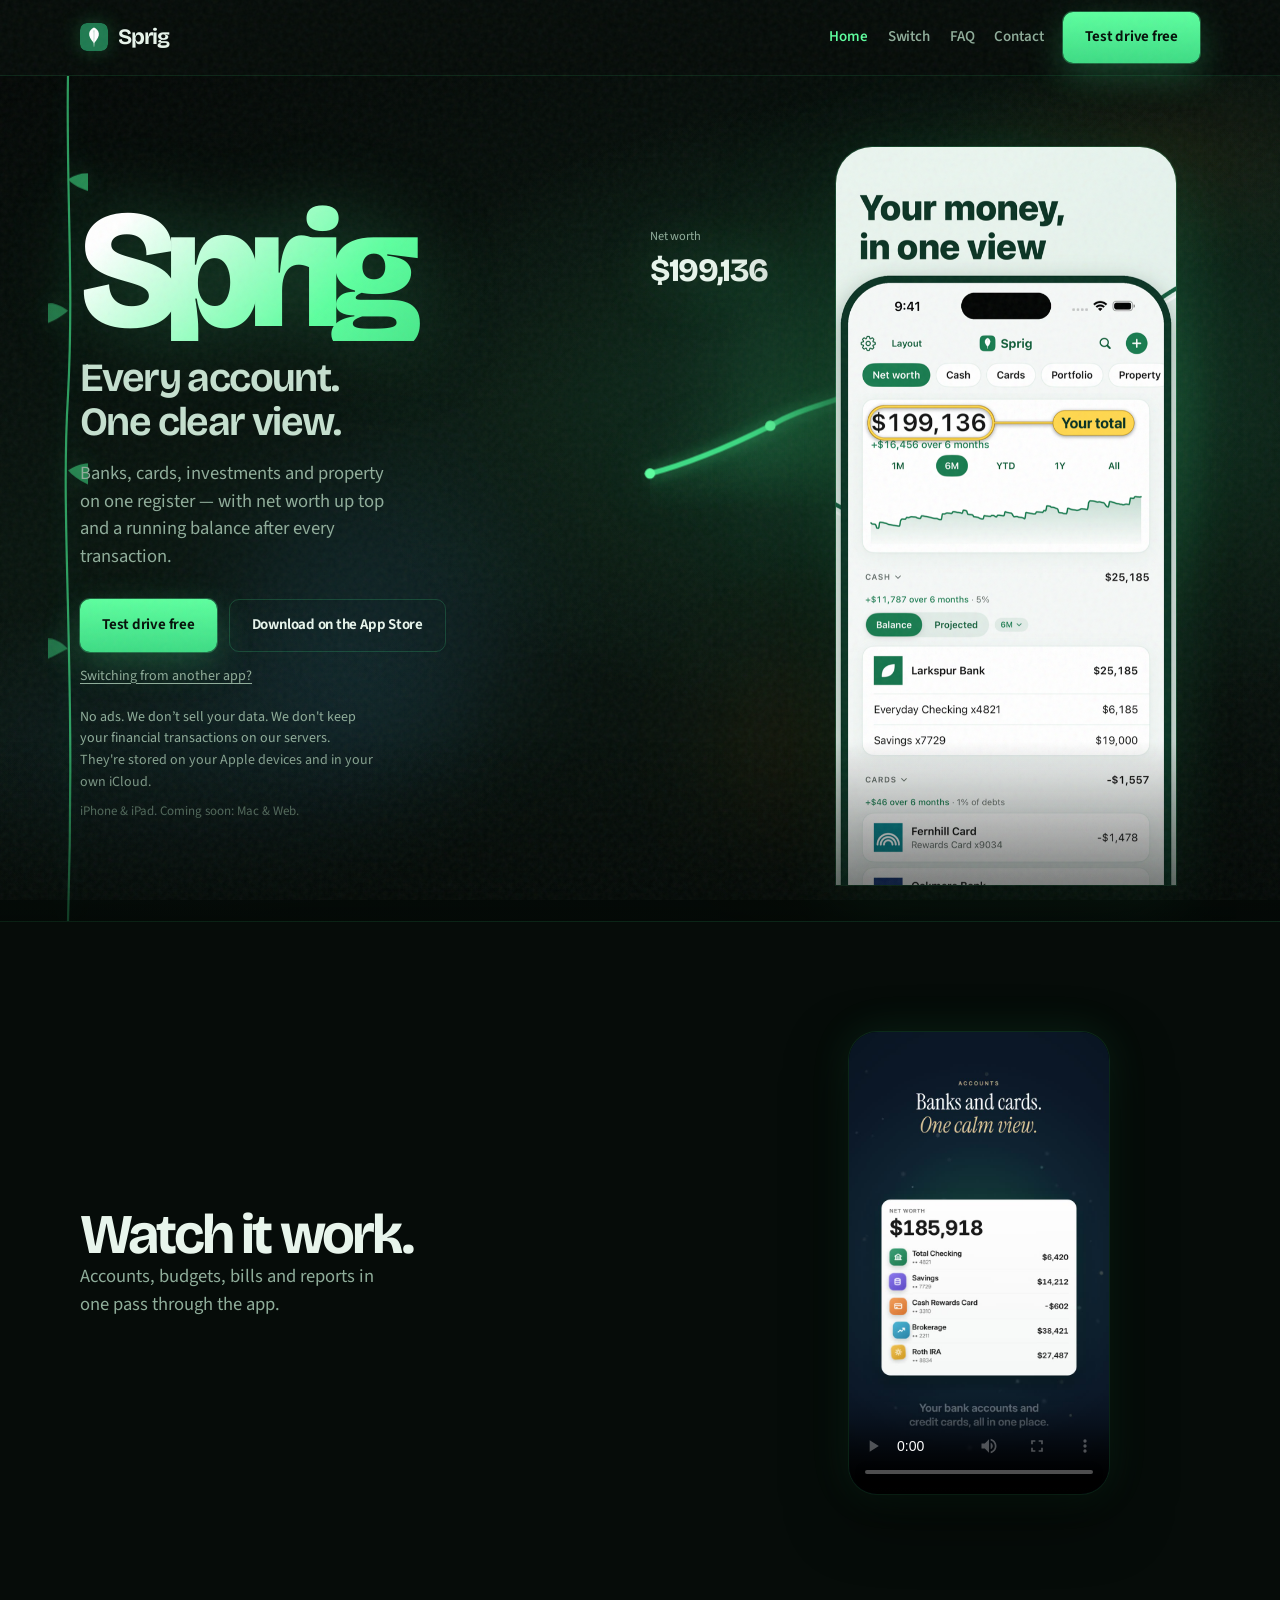
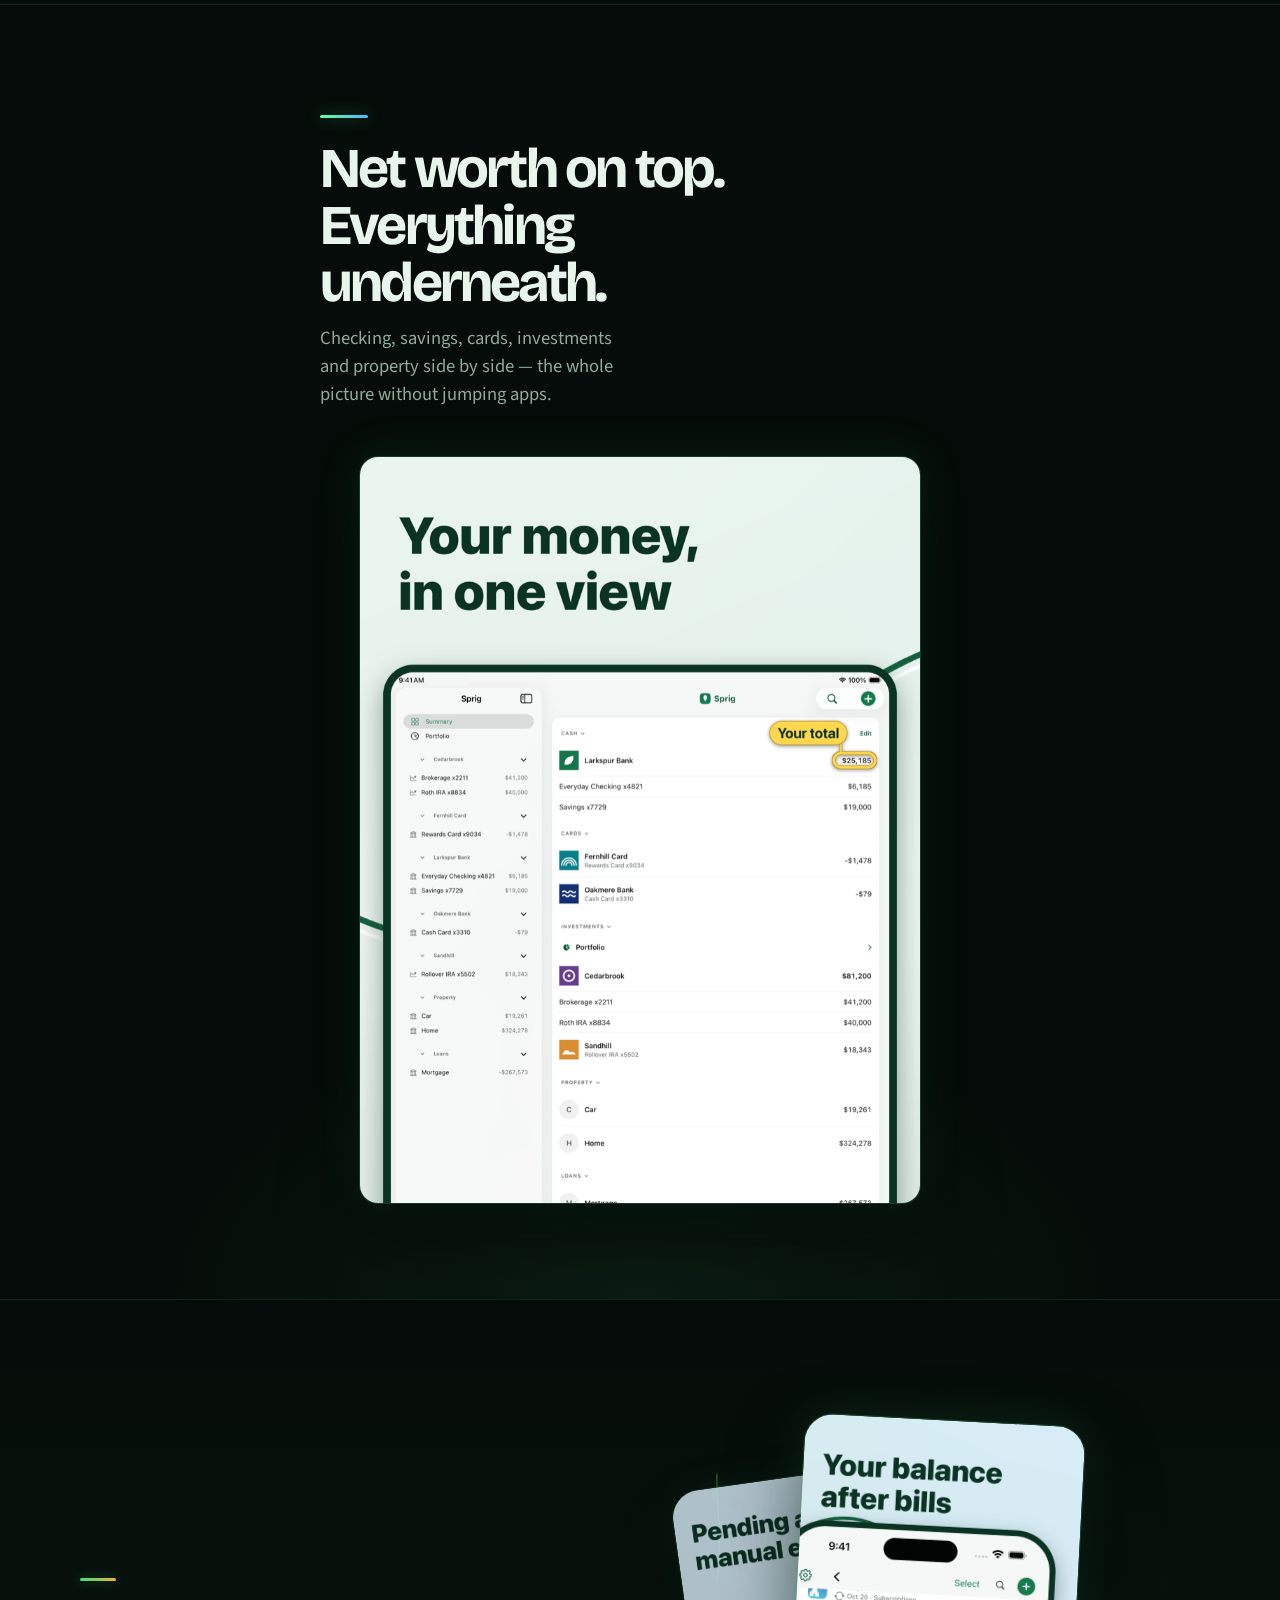
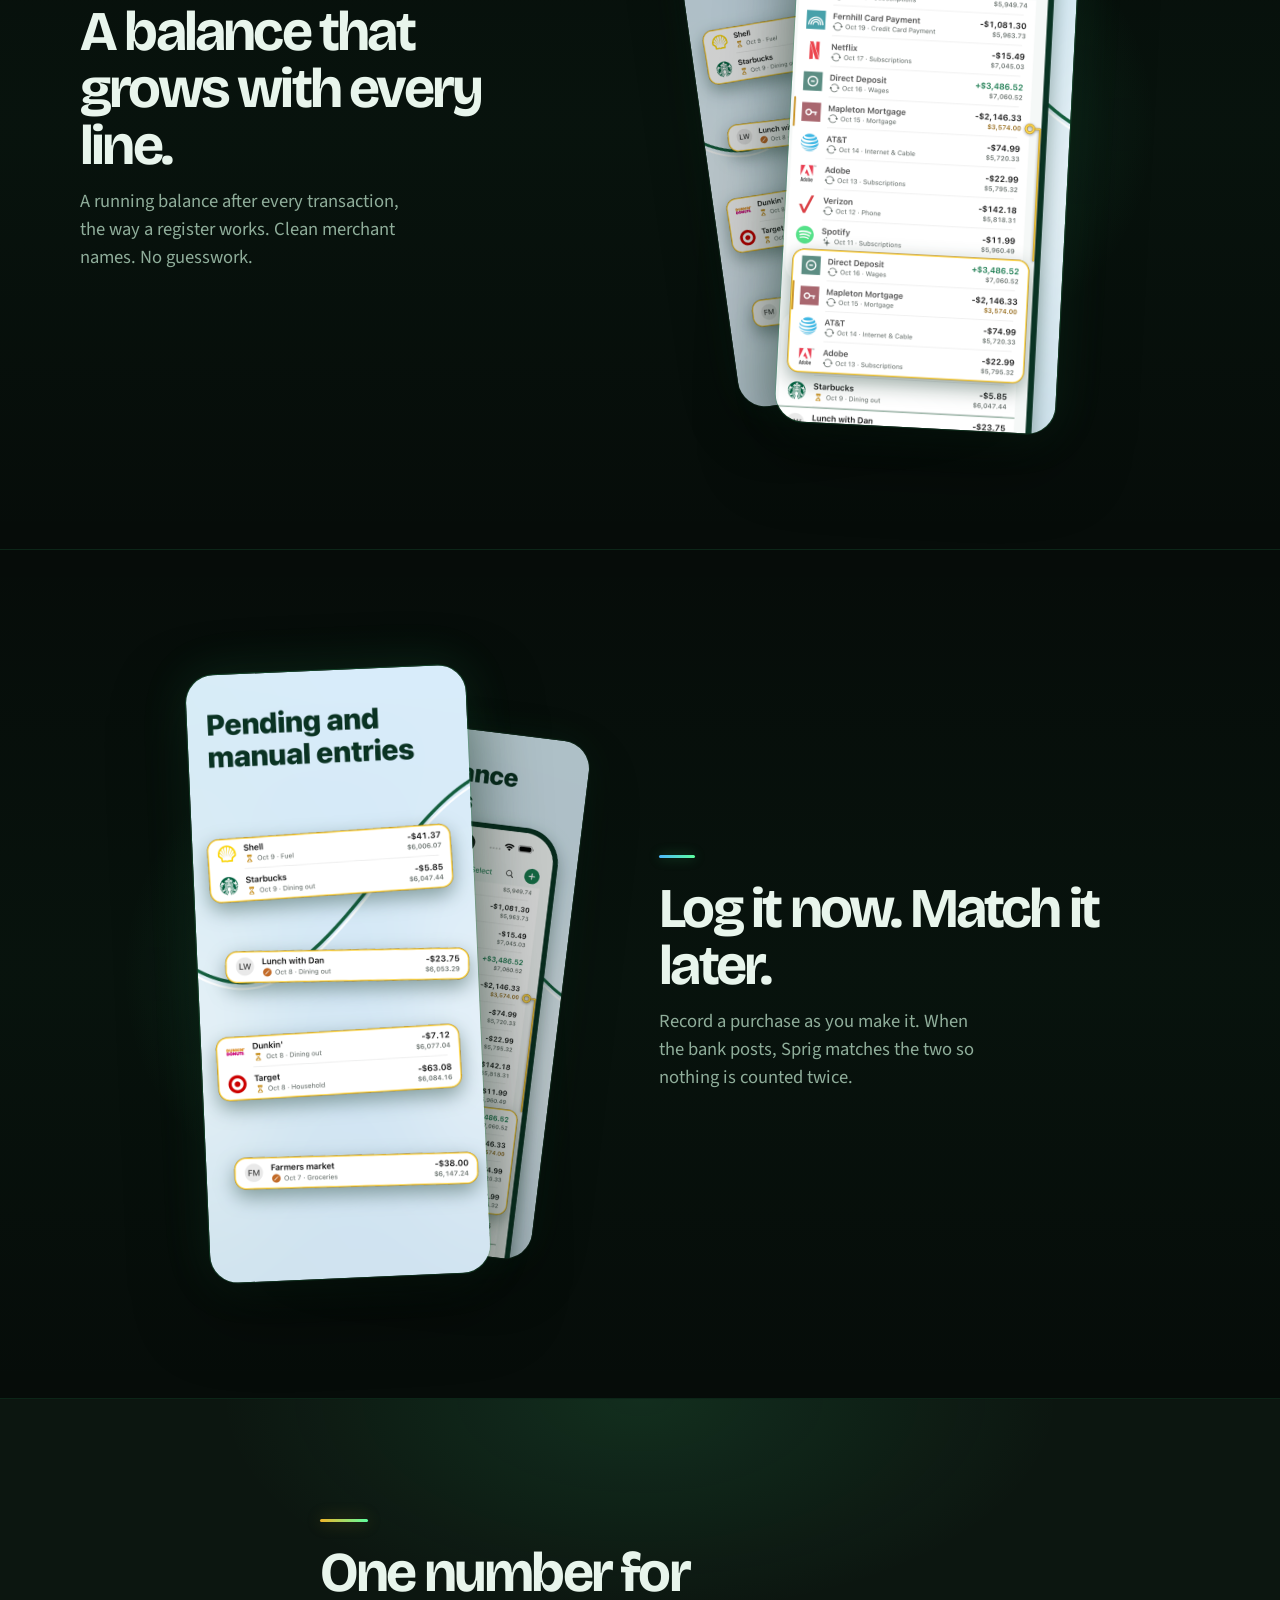
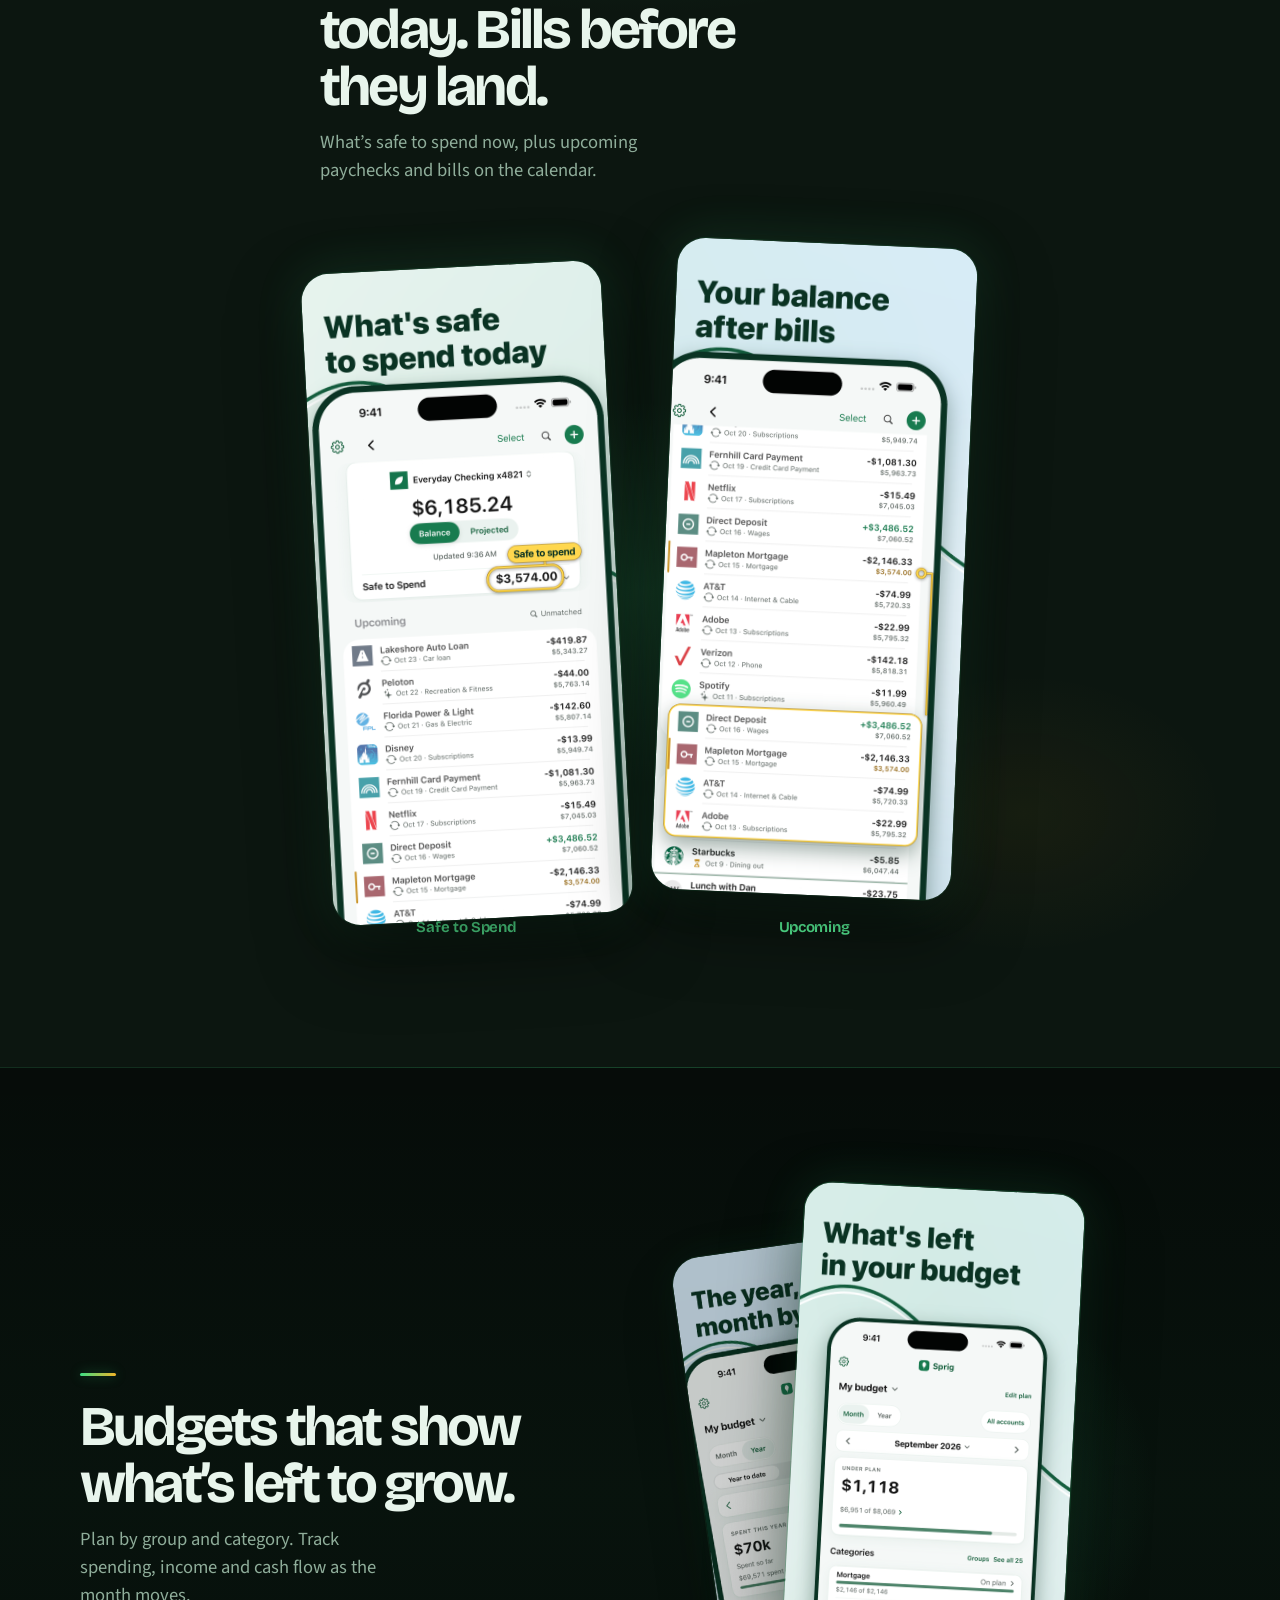
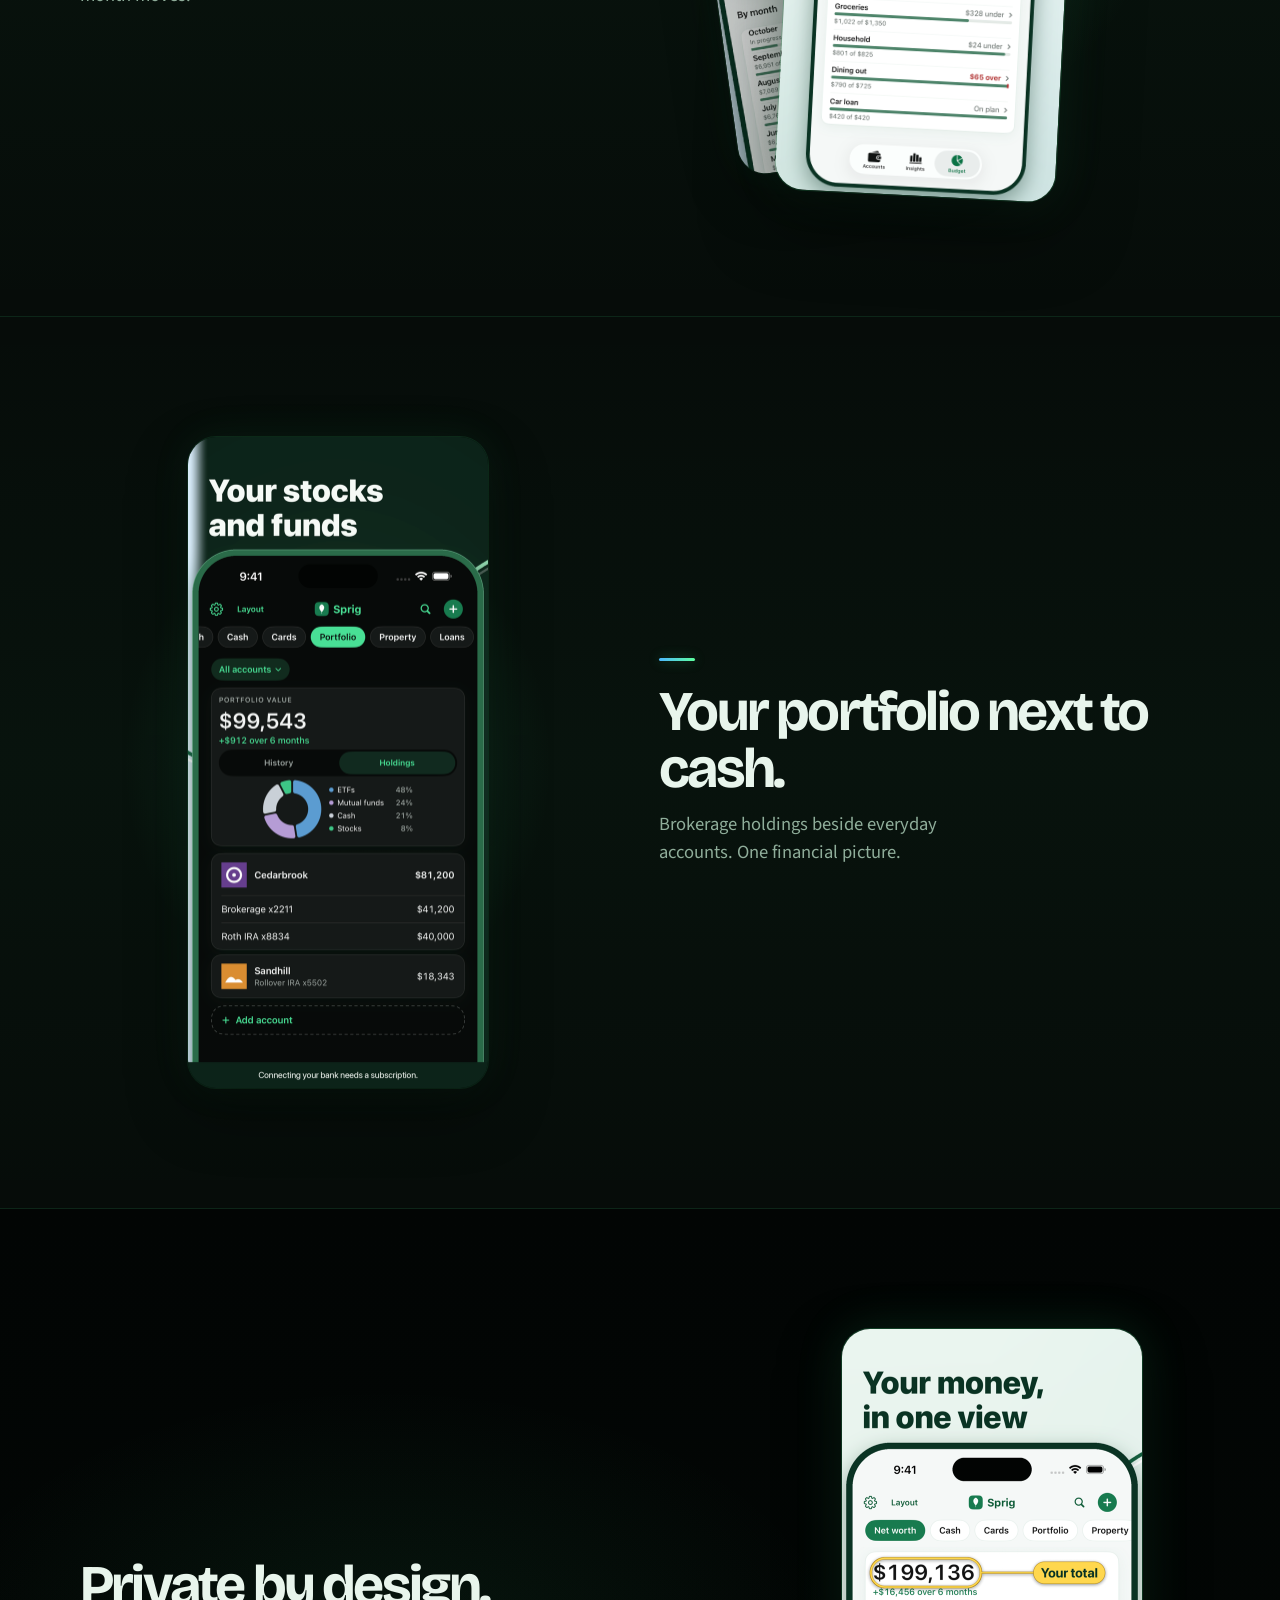
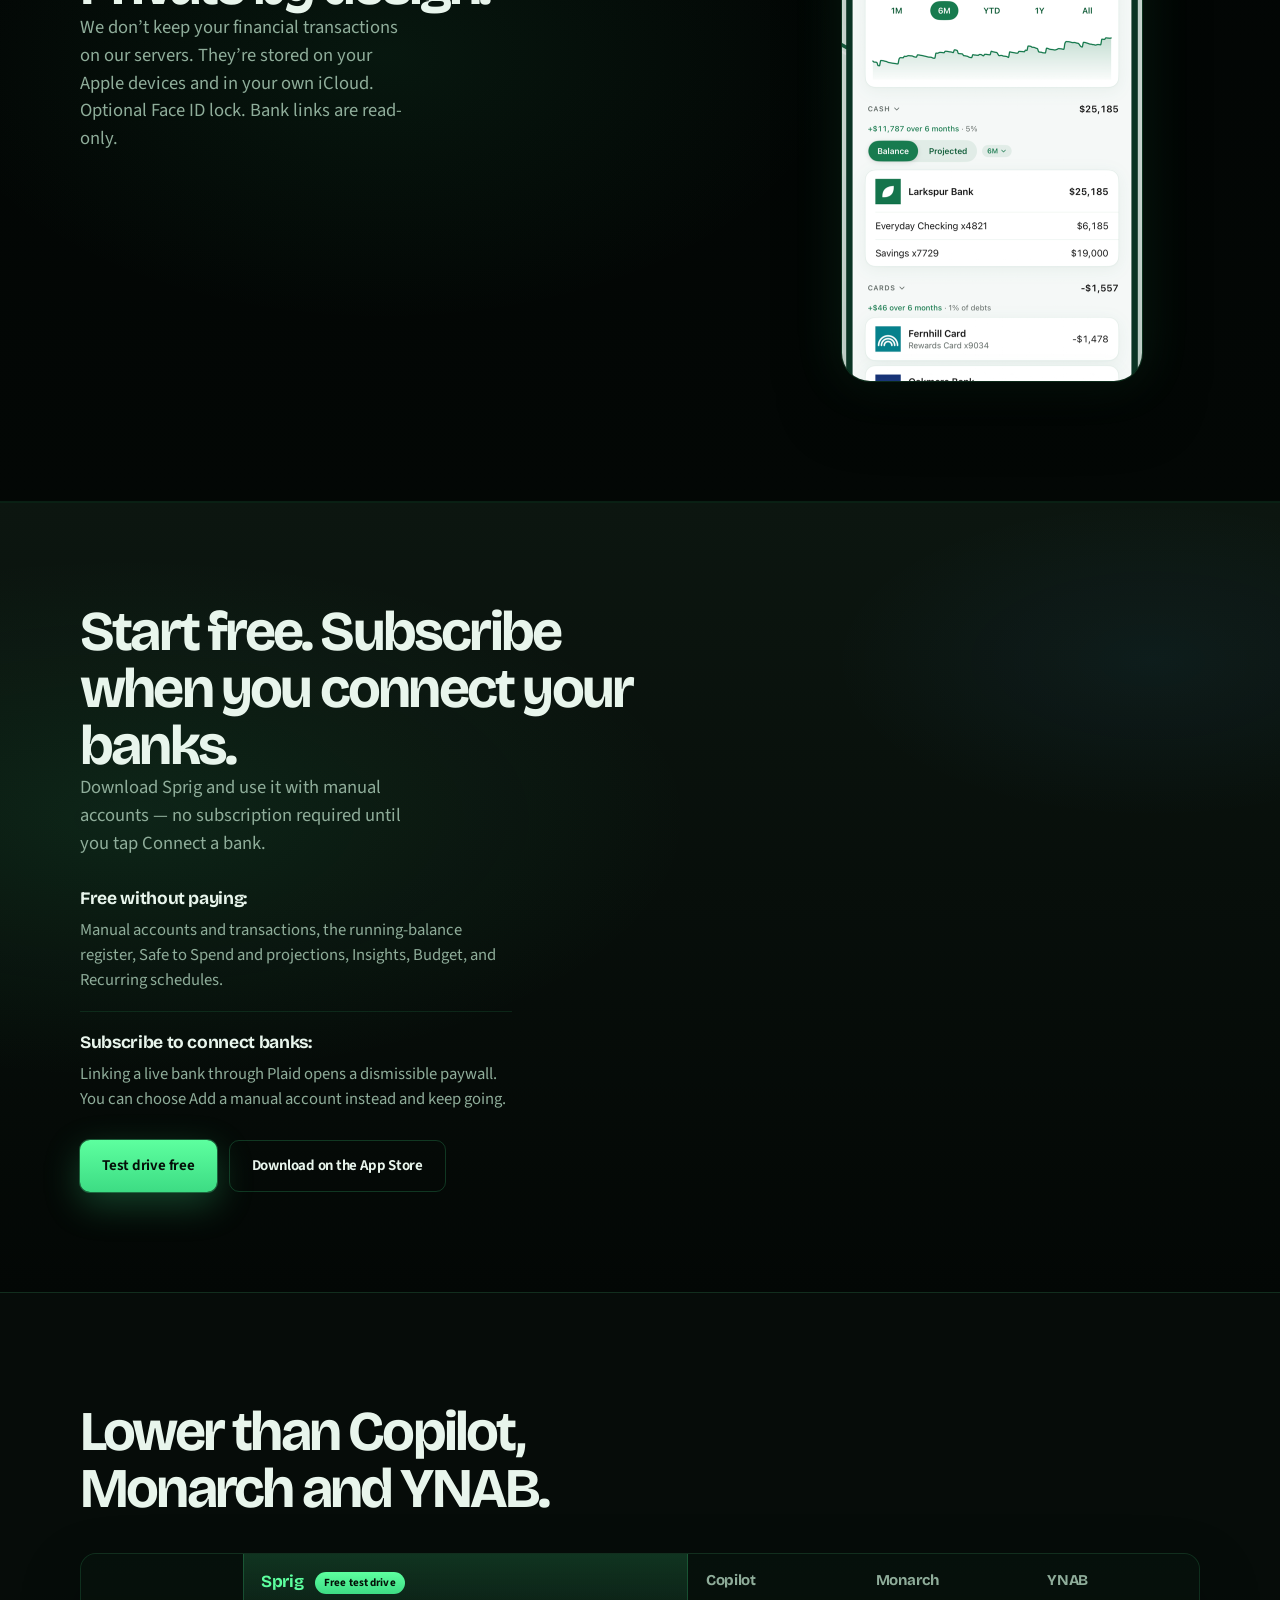
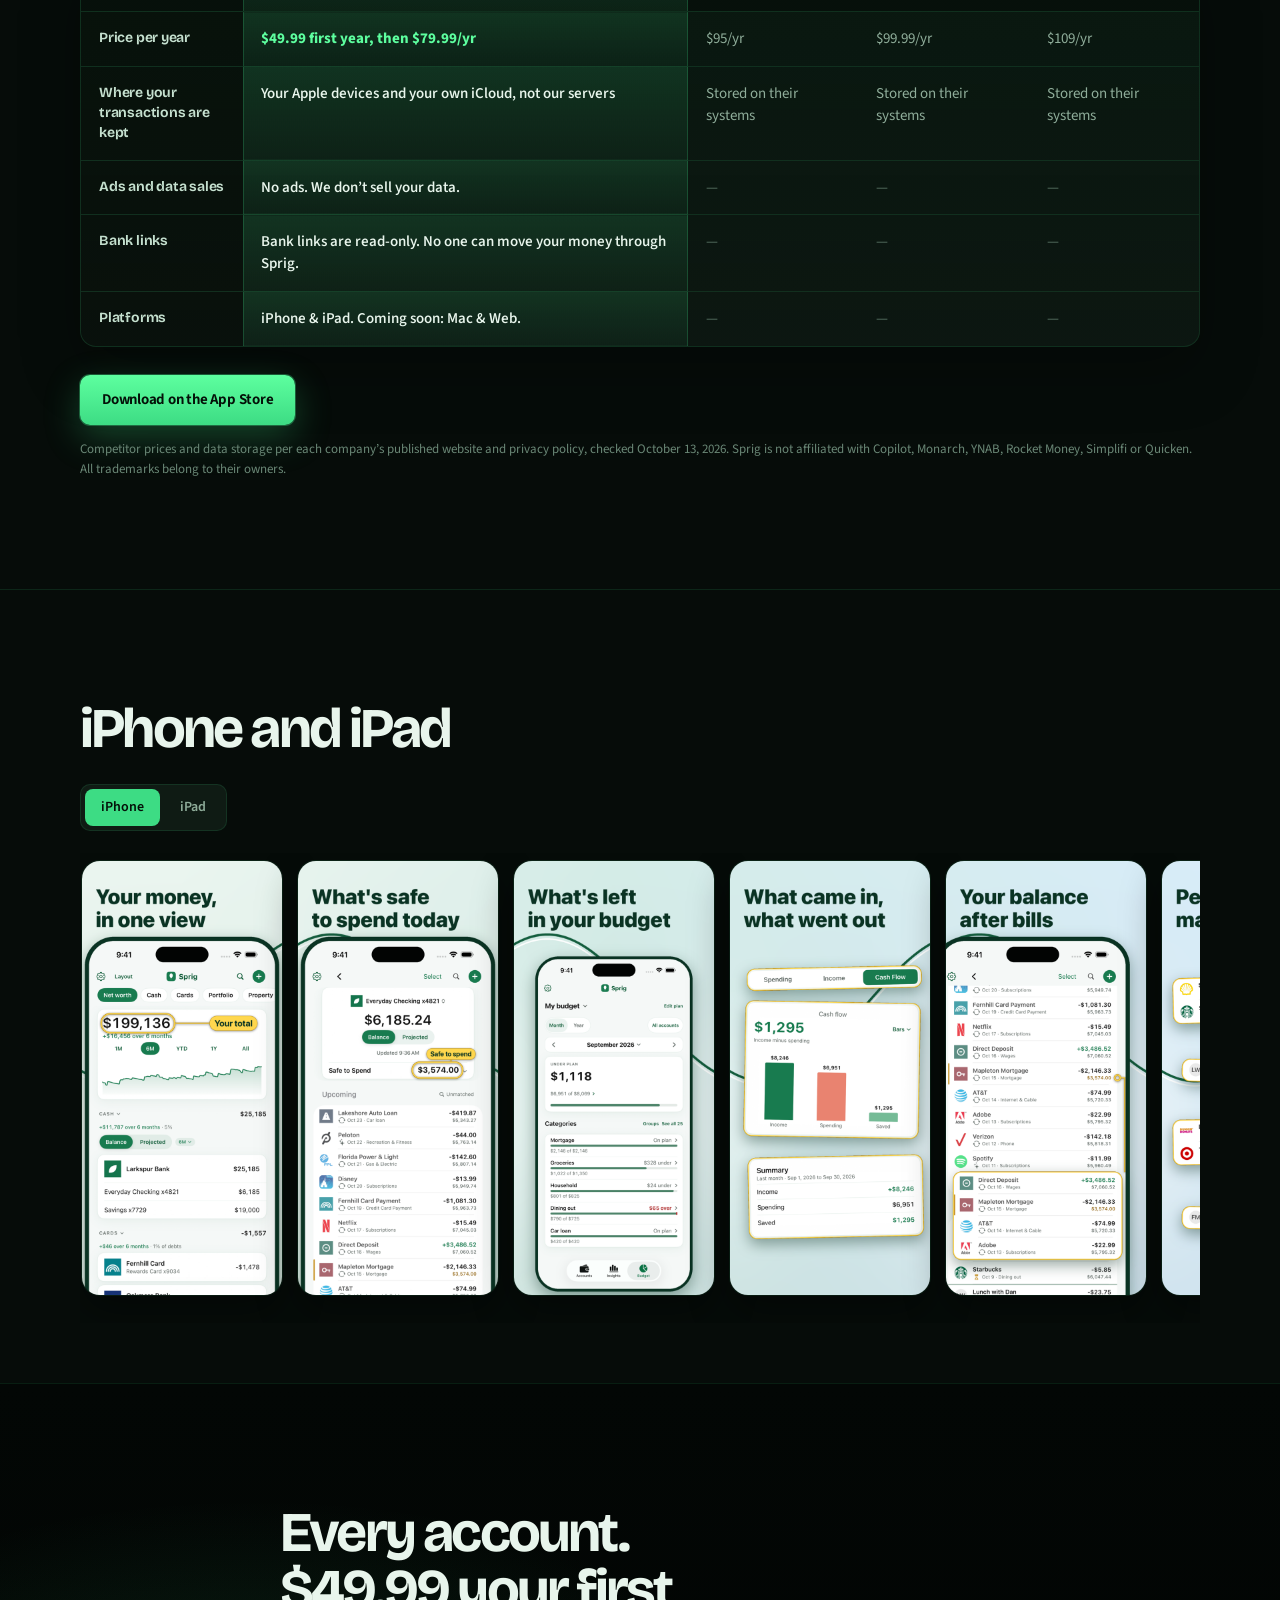
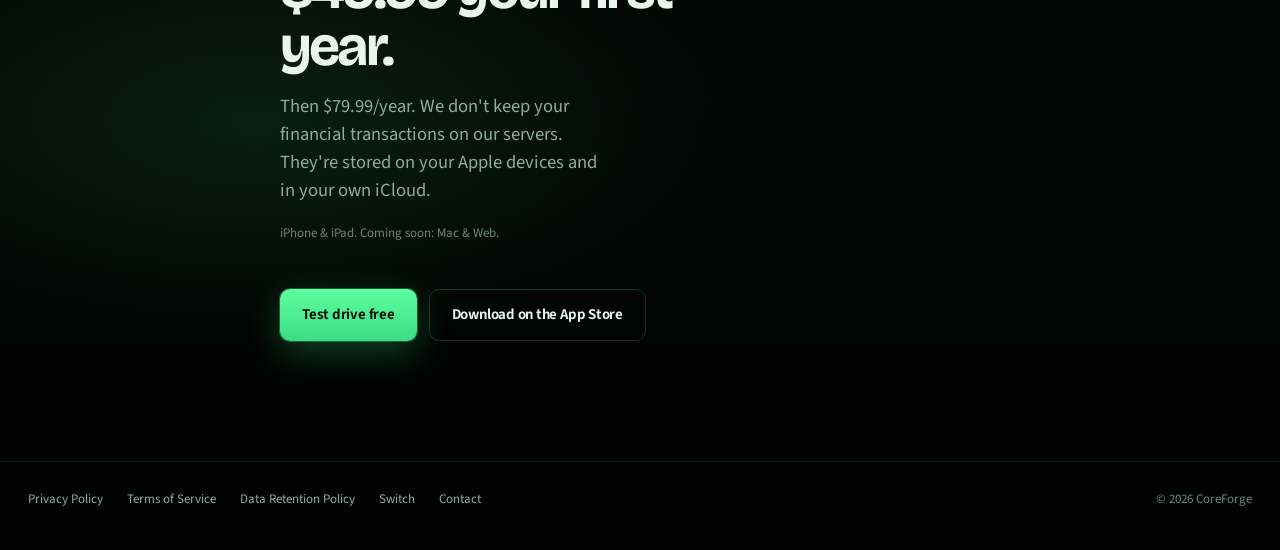
==== index.html @ df00a476 "Remove switch offer code form and sitewide offer CTAs Drop the /switch first-year code section and f" ====
<!DOCTYPE html>
<html lang="en">
<head>
<script>document.documentElement.classList.add("html-js");</script>
<meta charset="UTF-8" />
<meta name="viewport" content="width=device-width, initial-scale=1.0" />
<link rel="icon" type="image/png" href="/favicon.png" />
<title>Sprig: Money &amp; Budget — every account, one clear view</title>
<meta name="description" content="Every bank, card and investment account in one clear view, with a running balance after every transaction. We don't keep your financial transactions on our servers. iPhone &amp; iPad. Coming soon: Mac &amp; Web." />
<link rel="preconnect" href="https://fonts.googleapis.com" />
<link rel="preconnect" href="https://fonts.gstatic.com" crossorigin />
<link href="https://fonts.googleapis.com/css2?family=Bricolage+Grotesque:opsz,wght@12..96,500..800&family=Source+Sans+3:wght@400;500;600;700&display=swap" rel="stylesheet" />
<link rel="stylesheet" href="/css/site.css" />
</head>
<body>
<a class="skip" href="#main">Skip to content</a>

<header class="topbar">
  <div class="wrap topbar-inner">
    <a class="brand" href="/">
      <svg viewBox="0 0 100 100" aria-hidden="true"><rect width="100" height="100" rx="23" fill="#1E7A50"/><g fill="#fff"><path d="M48.6 70 L51.4 70 L50.6 85 L49.4 85 Z"/><path d="M50 16 C69 25 77 44 50 72 C23 44 31 25 50 16 Z"/></g><path d="M49.4 26 L50.6 26 L50.3 68 L49.7 68 Z" fill="#1E7A50"/></svg>
      Sprig
    </a>
    <div class="topbar-right">
      <nav class="nav" aria-label="Primary">
        <a href="/" aria-current="page">Home</a>
        <a href="/switch">Switch</a>
        <a href="/faq">FAQ</a>
        <a href="/contact">Contact</a>
      </nav>
      <a class="btn primary btn-nav" id="nav-cta" href="#testdrive">Test drive free</a>
      <button class="nav-toggle" type="button" aria-expanded="false" aria-controls="nav-panel" aria-label="Open menu">
        <span></span><span></span><span></span>
      </button>
    </div>
  </div>
</header>
<div class="nav-panel" id="nav-panel">
  <a href="/" aria-current="page">Home</a>
  <a href="/switch">Switch</a>
  <a href="/faq">FAQ</a>
  <a href="/contact">Contact</a>
  <a class="btn primary" id="nav-cta-panel" href="#testdrive">Test drive free</a>
  <a class="btn ghost" id="nav-download-panel" href="#gallery">Download on the App Store</a>
</div>

<!-- Growth ledger hero: stem motif + rising register, not a centered dark SaaS hero -->
<section class="grow-hero" aria-label="Sprig">
  <div class="hero-orbs" aria-hidden="true">
    <span class="orb orb-green"></span>
    <span class="orb orb-sky"></span>
    <span class="orb orb-amber"></span>
  </div>
  <div class="stem" aria-hidden="true">
    <svg class="stem-svg" viewBox="0 0 40 900" preserveAspectRatio="none">
      <path class="stem-path" d="M20 0 C18 120, 26 220, 20 340 C12 480, 28 620, 20 900" fill="none" stroke="#3ddc84" stroke-width="2.2"/>
      <g class="stem-leaves" fill="#3ddc84">
        <path d="M20 110 C42 95, 58 108, 62 128 C40 124, 26 118, 20 110Z" opacity=".85"/>
        <path d="M20 250 C-2 232, -16 248, -18 270 C2 264, 14 256, 20 250Z" opacity=".7"/>
        <path d="M20 420 C44 402, 68 418, 72 448 C46 440, 28 430, 20 420Z" opacity=".8"/>
        <path d="M20 610 C0 588, -22 602, -24 632 C0 622, 12 614, 20 610Z" opacity=".65"/>
      </g>
    </svg>
  </div>

  <div class="wrap grow-hero-grid">
    <div class="grow-copy">
      <h1 class="grow-brand">Sprig</h1>
      <p class="grow-line">Every account.<br>One clear view.</p>
      <p class="lead">Banks, cards, investments and property on one register — with net worth up top and a running balance after every transaction.</p>
      <div class="hero-actions">
        <a class="btn primary" id="cta-link" href="#testdrive">Test drive free</a>
        <a class="btn ghost" id="cta-download" href="#gallery">Download on the App Store</a>
      </div>
      <p class="hero-meta-switch"><a href="/switch">Switching from another app?</a></p>
      <p class="hero-meta">No ads. We don’t sell your data. We don't keep your financial transactions on our servers. They're stored on your Apple devices and in your own iCloud.
        <span class="plat">iPhone &amp; iPad. Coming soon: Mac &amp; Web.</span>
      </p>
    </div>

    <div class="growth-viz" aria-hidden="true">
      <svg class="growth-chart" viewBox="0 0 420 360" role="img">
        <defs>
          <linearGradient id="leafFill" x1="0" y1="0" x2="0" y2="1">
            <stop offset="0%" stop-color="#3ddc84" stop-opacity=".45"/>
            <stop offset="100%" stop-color="#3ddc84" stop-opacity="0"/>
          </linearGradient>
        </defs>
        <text x="24" y="36" class="gv-label">Net worth</text>
        <text x="24" y="78" class="gv-value">$199,136</text>
        <path class="gv-area" d="M24 280 C70 268, 110 250, 150 230 C200 200, 240 210, 280 160 C320 110, 360 95, 396 70 L396 320 L24 320 Z" fill="url(#leafFill)"/>
        <path class="gv-line" d="M24 280 C70 268, 110 250, 150 230 C200 200, 240 210, 280 160 C320 110, 360 95, 396 70" fill="none" stroke="#3ddc84" stroke-width="5.5" stroke-linecap="round"/>
        <g class="gv-nodes" fill="#5dff9f">
          <circle cx="24" cy="280" r="5.5"/>
          <circle cx="150" cy="230" r="5.5"/>
          <circle cx="280" cy="160" r="5.5"/>
          <circle cx="396" cy="70" r="7" fill="#3ddc84"/>
        </g>
        <g class="gv-sprig" fill="#5dff9f">
          <path d="M396 70 C410 52, 424 58, 428 74 C414 72, 402 70, 396 70Z"/>
        </g>
      </svg>
      <div class="growth-phone">
        <img src="/screenshots/iphone/1.png" alt="" loading="eager">
      </div>
    </div>
  </div>
</section>

<main id="main">
  <!-- Section order: Video → Register → Match → Safe → Budgets → Portfolio → Private → Price → Gallery -->
  <section class="video-band" id="video">
    <div class="wrap video-shell">
      <div class="reveal">
        <h2>Watch it work.</h2>
        <p class="lead">Accounts, budgets, bills and reports in one pass through the app.</p>
      </div>
      <div class="reveal">
        <div class="video-phone">
          <video controls playsinline preload="metadata" poster="/video/sprig-promo-poster.jpg" aria-label="Sprig promo video">
            <source src="/video/sprig-promo.mp4" type="video/mp4">
            Your browser can’t play this video.
          </video>
        </div>
      </div>
    </div>
  </section>

  <section class="ledger" id="accounts">
    <div class="wrap ledger-head reveal">
      <h2>Net worth on top. Everything underneath.</h2>
      <p class="lead">Checking, savings, cards, investments and property side by side — the whole picture without jumping apps.</p>
    </div>
    <div class="ledger-device reveal">
      <img class="shot ipad" src="/screenshots/ipad/1.png" alt="Sprig accounts and net worth on iPad" loading="lazy">
    </div>
  </section>

  <section class="frond">
    <div class="wrap frond-grid">
      <div class="frond-copy reveal">
        <h2>A balance that grows with every line.</h2>
        <p class="lead">A running balance after every transaction, the way a register works. Clean merchant names. No guesswork.</p>
      </div>
      <div class="frond-visual reveal frond-pair">
        <svg class="frond-mark" viewBox="0 0 120 200" aria-hidden="true">
          <path d="M60 8 C58 60, 70 100, 60 190" fill="none" stroke="currentColor" stroke-width="2"/>
          <path d="M60 48 C88 36, 108 48, 112 72 C84 68, 68 58, 60 48Z"/>
          <path d="M60 96 C32 82, 12 96, 10 122 C36 116, 52 106, 60 96Z"/>
          <path d="M60 148 C90 134, 112 148, 114 176 C86 168, 68 156, 60 148Z"/>
        </svg>
        <img class="shot phone phone-back" src="/screenshots/iphone/7.png" alt="" loading="lazy" aria-hidden="true">
        <img class="shot phone phone-front" src="/screenshots/iphone/6.png" alt="Sprig running balance register on iPhone" loading="lazy">
      </div>
    </div>
  </section>

  <section class="frond invert">
    <div class="wrap frond-grid">
      <div class="frond-copy reveal">
        <h2>Log it now. Match it later.</h2>
        <p class="lead">Record a purchase as you make it. When the bank posts, Sprig matches the two so nothing is counted twice.</p>
      </div>
      <div class="frond-visual reveal frond-pair">
        <img class="shot phone phone-back" src="/screenshots/iphone/6.png" alt="" loading="lazy" aria-hidden="true">
        <img class="shot phone phone-front" src="/screenshots/iphone/7.png" alt="Sprig manual and pending transactions on iPhone" loading="lazy">
      </div>
    </div>
  </section>

  <section class="canopy">
    <div class="wrap canopy-copy reveal">
      <h2>One number for today. Bills before they land.</h2>
      <p class="lead">What’s safe to spend now, plus upcoming paychecks and bills on the calendar.</p>
    </div>
    <div class="canopy-row reveal">
      <figure>
        <img src="/screenshots/iphone/2.png" alt="Sprig Safe to Spend on iPhone" loading="lazy">
        <figcaption>Safe to Spend</figcaption>
      </figure>
      <figure>
        <img src="/screenshots/iphone/6.png" alt="Sprig upcoming bills on the register" loading="lazy">
        <figcaption>Upcoming</figcaption>
      </figure>
    </div>
  </section>

  <section class="frond">
    <div class="wrap frond-grid">
      <div class="frond-copy reveal">
        <h2>Budgets that show what’s left to grow.</h2>
        <p class="lead">Plan by group and category. Track spending, income and cash flow as the month moves.</p>
      </div>
      <div class="frond-visual reveal frond-pair">
        <img class="shot phone phone-back" src="/screenshots/iphone/8.png" alt="" loading="lazy" aria-hidden="true">
        <img class="shot phone phone-front" src="/screenshots/iphone/4.png" alt="Sprig monthly budget on iPhone" loading="lazy">
      </div>
    </div>
  </section>

  <section class="frond invert">
    <div class="wrap frond-grid">
      <div class="frond-copy reveal">
        <h2>Your portfolio next to cash.</h2>
        <p class="lead">Brokerage holdings beside everyday accounts. One financial picture.</p>
      </div>
      <div class="frond-visual reveal">
        <img class="shot phone" src="/screenshots/iphone/9.png" alt="Sprig investment portfolio on iPhone" loading="lazy">
      </div>
    </div>
  </section>

  <section class="soil" id="security">
    <div class="wrap soil-grid reveal">
      <div>
        <h2>Private by design.</h2>
        <p class="lead">We don’t keep your financial transactions on our servers. They’re stored on your Apple devices and in your own iCloud. Optional Face ID lock. Bank links are read-only.</p>
      </div>
      <img class="shot phone" src="/screenshots/iphone/1.png" alt="Sprig accounts on your Apple devices" loading="lazy">
    </div>
  </section>

  <section class="testdrive-band" id="testdrive">
    <div class="wrap reveal">
      <h2>Start free. Subscribe when you connect your banks.</h2>
      <p class="lead">Download Sprig and use it with manual accounts — no subscription required until you tap Connect a bank.</p>
      <ul class="testdrive-list">
        <li><strong>Free without paying:</strong> Manual accounts and transactions, the running-balance register, Safe to Spend and projections, Insights, Budget, and Recurring schedules.</li>
        <li><strong>Subscribe to connect banks:</strong> Linking a live bank through Plaid opens a dismissible paywall. You can choose Add a manual account instead and keep going.</li>
      </ul>
      <div class="hero-actions" style="margin-top:28px">
        <a class="btn primary" id="cta-testdrive" href="#gallery">Test drive free</a>
        <a class="btn ghost" id="cta-download-2" href="#gallery">Download on the App Store</a>
      </div>
    </div>
  </section>

  <section class="price-band" id="compare">
    <div class="wrap reveal">
      <h2>Lower than Copilot, Monarch and YNAB.</h2>
      <div class="compare-scroll" role="region" aria-label="Price and privacy comparison" tabindex="0">
        <table class="compare-table">
          <thead>
            <tr>
              <th scope="col"><span class="sr-only">Feature</span></th>
              <th scope="col" class="col-sprig">Sprig <span class="badge-free">Free test drive</span></th>
              <th scope="col">Copilot</th>
              <th scope="col">Monarch</th>
              <th scope="col">YNAB</th>
            </tr>
          </thead>
          <tbody>
            <tr>
              <th scope="row">Price per year</th>
              <td class="col-sprig"><strong>$49.99 first year, then $79.99/yr</strong></td>
              <td>$95/yr</td>
              <td>$99.99/yr</td>
              <td>$109/yr</td>
            </tr>
            <tr>
              <th scope="row">Where your transactions are kept</th>
              <td class="col-sprig">Your Apple devices and your own iCloud, not our servers</td>
              <td>Stored on their systems</td>
              <td>Stored on their systems</td>
              <td>Stored on their systems</td>
            </tr>
            <tr>
              <th scope="row">Ads and data sales</th>
              <td class="col-sprig">No ads. We don’t sell your data.</td>
              <td class="dash" aria-label="Not compared">—</td>
              <td class="dash" aria-label="Not compared">—</td>
              <td class="dash" aria-label="Not compared">—</td>
            </tr>
            <tr>
              <th scope="row">Bank links</th>
              <td class="col-sprig">Bank links are read-only. No one can move your money through Sprig.</td>
              <td class="dash" aria-label="Not compared">—</td>
              <td class="dash" aria-label="Not compared">—</td>
              <td class="dash" aria-label="Not compared">—</td>
            </tr>
            <tr>
              <th scope="row">Platforms</th>
              <td class="col-sprig">iPhone &amp; iPad. Coming soon: Mac &amp; Web.</td>
              <td class="dash" aria-label="Not compared">—</td>
              <td class="dash" aria-label="Not compared">—</td>
              <td class="dash" aria-label="Not compared">—</td>
            </tr>
          </tbody>
        </table>
      </div>
      <div class="hero-actions" style="margin-top:28px">
        <a class="btn primary" href="#gallery">Download on the App Store</a>
      </div>
      <p class="fine">Competitor prices and data storage per each company’s published website and privacy policy, checked October 13, 2026. Sprig is not affiliated with Copilot, Monarch, YNAB, Rocket Money, Simplifi or Quicken. All trademarks belong to their owners.</p>
    </div>
  </section>

  <section class="gallery-band" id="gallery">
    <div class="wrap">
      <div class="reveal">
        <h2>iPhone and iPad</h2>
      </div>
      <div class="tabs" id="tabs" role="tablist" aria-label="Device screenshots"></div>
      <div class="shot-row" id="row"></div>
    </div>
  </section>
</main>

<section class="closing">
  <div class="wrap">
    <h2>Every account. $49.99 your first year.</h2>
    <p class="lead">Then $79.99/year. We don't keep your financial transactions on our servers. They're stored on your Apple devices and in your own iCloud.</p>
    <p class="fine">iPhone &amp; iPad. Coming soon: Mac &amp; Web.</p>
    <div class="hero-actions">
      <a class="btn primary" id="cta2" href="#testdrive">Test drive free</a>
      <a class="btn ghost" id="cta2-download" href="#gallery">Download on the App Store</a>
    </div>
  </div>
</section>

<footer class="site-footer">
  <a href="/privacy">Privacy Policy</a>
  <a href="/terms">Terms of Service</a>
  <a href="/data-retention">Data Retention Policy</a>
  <a href="/switch">Switch</a>
  <a href="/contact">Contact</a>
  <span>© 2026 CoreForge</span>
</footer>

<script>
var APP_STORE_URL = "";
var SHOTS = {
  iPhone:{dir:"/screenshots/iphone/",cls:"iphone",files:["1.png","2.png","4.png","5.png","6.png","7.png","8.png","9.png"],alt:"Sprig on iPhone"},
  iPad:{dir:"/screenshots/ipad/",cls:"ipad",files:["1.png","2.png","3.png","4.png","5.png","6.png","7.png","8.png"],alt:"Sprig on iPad"},
  Mac:{dir:"/screenshots/mac/",cls:"mac",files:[],alt:"Sprig on Mac"}
};
(function(){
  var names=Object.keys(SHOTS).filter(function(k){return SHOTS[k].files.length});
  var tabs=document.getElementById("tabs"),row=document.getElementById("row");
  function show(n){
    row.innerHTML="";
    row.setAttribute("data-device", n);
    SHOTS[n].files.forEach(function(f,i){
      var card=document.createElement("div");
      card.className="shot-card shot-card--"+SHOTS[n].cls;
      var im=new Image();
      im.src=SHOTS[n].dir+f;
      im.alt=SHOTS[n].alt+" "+(i+1);
      im.loading="lazy";
      im.decoding="async";
      card.appendChild(im);
      row.appendChild(card);
    });
    Array.prototype.forEach.call(tabs.children,function(b){b.setAttribute("aria-selected",b.textContent===n)});
  }
  names.forEach(function(n){
    var b=document.createElement("button");
    b.type="button";b.textContent=n;b.setAttribute("role","tab");
    b.onclick=function(){show(n)};
    tabs.appendChild(b);
  });
  if(names.length) show(names[0]);
})();
if(APP_STORE_URL){
  ["cta-download","cta-download-2","cta2-download","nav-download-panel"].forEach(function(id){
    var l=document.getElementById(id);
    if(!l) return;
    l.href=APP_STORE_URL;
    l.textContent="Download on the App Store";
  });
  ["cta-testdrive","cta-link","cta2","nav-cta","nav-cta-panel"].forEach(function(id){
    var l=document.getElementById(id);
    if(!l) return;
    l.href=APP_STORE_URL;
  });
}
(function(){
  var nodes=document.querySelectorAll(".reveal");
  if(!nodes.length) return;
  if(window.matchMedia("(prefers-reduced-motion: reduce)").matches){
    document.documentElement.classList.remove("html-js");
    return;
  }
  if(!("IntersectionObserver" in window)){
    nodes.forEach(function(n){n.classList.add("in")});
    return;
  }
  var io=new IntersectionObserver(function(entries){
    entries.forEach(function(e){
      if(e.isIntersecting){e.target.classList.add("in");io.unobserve(e.target)}
    });
  },{rootMargin:"0px 0px -10% 0px",threshold:0.1});
  nodes.forEach(function(n){io.observe(n)});
})();
</script>
<script src="/js/nav.js"></script>
</body>
</html>
---- css/site.css ----
/* Sprig — dark growth-ledger identity (near-black + vivid green, not Copilot) */
*,*::before,*::after{box-sizing:border-box;margin:0;padding:0}
:root{
  --bg:#060c09;
  --bg-deep:#030705;
  --bg-lift:#0c1610;
  --ink:#e8f5ec;
  --ink-soft:#c5e0cf;
  --mute:#8fad9a;
  --mute-2:#6a8776;
  --line:rgba(61,220,132,.12);
  --line-2:rgba(61,220,132,.22);
  --green:#3ddc84;
  --green-deep:#1e9e58;
  --green-bright:#5dff9f;
  --leaf:#2ecc71;
  --amber:#f0b429;
  --sky:#4db8ff;
  --coral:#ff7a6e;
  --mint:#0f2a1c;
  --surface:#0e1a13;
  --surface-2:#122018;
  --glow:rgba(61,220,132,.18);
  --wrap:1120px;
  --pad:28px;
  --display:"Bricolage Grotesque","Avenir Next",Arial,sans-serif;
  --body:"Source Sans 3","Segoe UI",Helvetica,Arial,sans-serif;
  --focus:0 0 0 3px rgba(61,220,132,.4);
}
html{scroll-behavior:smooth;overflow-x:clip}
body{
  font-family:var(--body);
  background:var(--bg);
  color:var(--ink);
  -webkit-font-smoothing:antialiased;
  font-size:17px;line-height:1.5;
  min-height:100vh;overflow-x:clip;
}
/* Soft vignette grain on dark soil */
body::before{
  content:"";position:fixed;inset:0;pointer-events:none;z-index:9999;opacity:.055;
  background-image:url("data:image/svg+xml,%3Csvg viewBox='0 0 200 200' xmlns='http://www.w3.org/2000/svg'%3E%3Cfilter id='n'%3E%3CfeTurbulence type='fractalNoise' baseFrequency='0.9' numOctaves='4' stitchTiles='stitch'/%3E%3C/filter%3E%3Crect width='100%25' height='100%25' filter='url(%23n)'/%3E%3C/svg%3E");
}
a{color:inherit}
img,svg,video{display:block;max-width:100%;height:auto}
img{object-fit:contain}
button,input,select,textarea{font:inherit}
:focus-visible{outline:none;box-shadow:var(--focus);border-radius:6px}

.skip{position:absolute;left:-9999px}
.skip:focus{left:16px;top:16px;z-index:100;padding:10px 14px;background:var(--green);color:#041008;border-radius:8px;font-weight:600}

.wrap{width:min(100% - (var(--pad) * 2),var(--wrap));margin-inline:auto}

/* Sticky nav */
.topbar{
  position:sticky;top:0;z-index:50;
  background:rgba(6,12,9,.88);
  backdrop-filter:blur(16px) saturate(140%);
  -webkit-backdrop-filter:blur(16px) saturate(140%);
  border-bottom:1px solid var(--line);
}
.topbar-inner{
  display:flex;align-items:center;justify-content:space-between;gap:16px;
  min-height:64px;padding:12px 0;
}
.brand{
  display:inline-flex;align-items:center;gap:10px;
  font-family:var(--display);font-weight:700;font-size:22px;
  letter-spacing:-.04em;text-decoration:none;flex:none;color:var(--ink);
}
.brand svg{width:28px;height:28px;border-radius:7px;box-shadow:0 0 20px rgba(61,220,132,.25)}
.topbar-right{display:flex;align-items:center;gap:8px 20px;justify-content:flex-end}
.nav{display:flex;align-items:center;gap:4px 20px}
.nav a{
  color:var(--mute);text-decoration:none;font-size:15px;font-weight:560;
  letter-spacing:-.01em;transition:color .15s;white-space:nowrap;
}
.nav a:hover,.nav a[aria-current="page"]{color:var(--green-bright)}
.btn-nav{padding:11px 18px;font-size:14px;white-space:nowrap}
.nav-toggle{
  display:none;width:44px;height:44px;border:1px solid var(--line);border-radius:10px;
  background:rgba(18,32,24,.7);cursor:pointer;place-items:center;padding:0;position:relative;z-index:60;
}
.nav-toggle span{
  display:block;width:18px;height:1.5px;background:var(--ink);border-radius:2px;
  transition:transform .28s ease,opacity .2s ease;position:absolute;left:13px;
}
.nav-toggle span:nth-child(1){top:16px}
.nav-toggle span:nth-child(2){top:21px}
.nav-toggle span:nth-child(3){top:26px}
.nav-toggle[aria-expanded="true"] span:nth-child(1){transform:translateY(5px) rotate(45deg)}
.nav-toggle[aria-expanded="true"] span:nth-child(2){opacity:0}
.nav-toggle[aria-expanded="true"] span:nth-child(3){transform:translateY(-5px) rotate(-45deg)}
.nav-panel{display:none}
html.nav-open{overflow:hidden}

.btn{
  display:inline-flex;align-items:center;justify-content:center;gap:8px;
  padding:14px 22px;border-radius:10px;font-weight:650;font-size:15px;
  letter-spacing:-.015em;text-decoration:none;border:0;cursor:pointer;
  transition:transform .18s ease,background .18s ease,box-shadow .18s ease;
}
.btn:hover{transform:translateY(-1px)}
.btn.primary{
  background:linear-gradient(180deg,var(--green-bright),var(--green));
  color:#041008;
  box-shadow:0 0 0 1px rgba(61,220,132,.35),0 12px 36px rgba(61,220,132,.28);
}
.btn.primary:hover{background:linear-gradient(180deg,#7dffb0,var(--green-bright));box-shadow:0 0 0 1px rgba(93,255,159,.45),0 14px 40px rgba(61,220,132,.38)}
.btn.ghost{background:transparent;border:1px solid var(--line-2);color:var(--ink)}
.btn.ghost:hover{background:rgba(61,220,132,.08);border-color:var(--green)}
.btn.full{width:100%}

h1,h2,h3{font-family:var(--display);font-weight:700;letter-spacing:-.045em;line-height:1.02;color:var(--ink)}
h1{font-size:clamp(48px,7.5vw,92px);font-weight:780;letter-spacing:-.055em}
h2{font-size:clamp(34px,4.8vw,56px);max-width:14ch;letter-spacing:-.05em}
h3{font-size:clamp(22px,2.4vw,30px);letter-spacing:-.03em}
.lead{color:var(--mute);font-size:clamp(17px,1.45vw,20px);line-height:1.5;max-width:36ch}
.fine{color:var(--mute-2);font-size:13px;line-height:1.55;margin-top:14px}
.hero-actions{display:flex;flex-wrap:wrap;gap:12px;margin-top:28px}
.hero-meta{margin-top:20px;color:var(--mute);font-size:14px;max-width:42ch;line-height:1.55}
.hero-meta .plat{display:block;margin-top:8px;color:var(--mute-2);font-size:13px}
.hero-meta-switch{margin-top:14px;font-size:14px}
.hero-meta-switch a{color:var(--mute);text-decoration:underline;text-underline-offset:3px}
.hero-meta-switch a:hover{color:var(--green-bright)}

/* Test drive band */
.testdrive-band{
  padding:clamp(64px,9vw,100px) 0;
  background:
    radial-gradient(ellipse 80% 60% at 10% 40%,rgba(61,220,132,.1),transparent 55%),
    radial-gradient(ellipse 50% 40% at 90% 20%,rgba(77,184,255,.06),transparent 50%),
    linear-gradient(180deg,var(--bg-lift),var(--bg-deep));
  border-block:1px solid var(--line);
}
.testdrive-band h2{max-width:16ch}
.testdrive-list{
  list-style:none;margin-top:28px;display:grid;gap:18px;max-width:54ch;
}
.testdrive-list li{
  padding:18px 0 0;border-top:1px solid var(--line);
  color:var(--mute);font-size:clamp(16px,1.3vw,18px);line-height:1.5;
}
.testdrive-list li:first-child{border-top:0;padding-top:0}
.testdrive-list strong{display:block;color:var(--ink);font-family:var(--display);font-weight:700;letter-spacing:-.02em;margin-bottom:6px;font-size:1.05em}

/* ========== GROWTH LEDGER HERO ========== */
.grow-hero{
  position:relative;overflow:clip;
  border-bottom:1px solid var(--line);
  background:
    radial-gradient(ellipse 90% 70% at 75% 40%,rgba(61,220,132,.16),transparent 55%),
    radial-gradient(ellipse 50% 40% at 15% 80%,rgba(77,184,255,.07),transparent 50%),
    radial-gradient(ellipse 40% 30% at 90% 10%,rgba(240,180,41,.06),transparent 45%),
    linear-gradient(165deg,var(--bg-deep) 0%,#08140e 40%,var(--bg) 100%);
  min-height:min(94vh,980px);
  padding:36px 0 0;
}
.grow-hero::after{
  content:"";position:absolute;inset:auto 0 0;height:180px;pointer-events:none;
  background:linear-gradient(180deg,transparent,rgba(3,7,5,.65));
  z-index:2;
}
.hero-orbs{position:absolute;inset:0;pointer-events:none;z-index:0;overflow:hidden}
.orb{position:absolute;border-radius:50%;filter:blur(60px);opacity:.55;animation:orbDrift 12s ease-in-out infinite}
.orb-green{width:420px;height:420px;right:8%;top:12%;background:rgba(61,220,132,.35)}
.orb-sky{width:280px;height:280px;left:18%;bottom:18%;background:rgba(77,184,255,.18);animation-delay:-4s}
.orb-amber{width:200px;height:200px;right:28%;bottom:8%;background:rgba(240,180,41,.14);animation-delay:-7s}
@keyframes orbDrift{
  0%,100%{transform:translate(0,0) scale(1)}
  50%{transform:translate(12px,-18px) scale(1.06)}
}
.stem{
  position:absolute;left:clamp(12px,4vw,48px);top:0;bottom:0;width:40px;
  pointer-events:none;z-index:0;opacity:.7;
  filter:drop-shadow(0 0 12px rgba(61,220,132,.35));
}
.stem-svg{width:40px;height:100%}
.stem-path{
  stroke-dasharray:1200;stroke-dashoffset:1200;
  animation:drawStem 1.6s cubic-bezier(.22,1,.36,1) .15s forwards;
}
.stem-leaves{opacity:0;animation:leafIn .8s ease .9s forwards}
@keyframes drawStem{to{stroke-dashoffset:0}}
@keyframes leafIn{to{opacity:1}}

.grow-hero-grid{
  position:relative;z-index:1;
  display:grid;grid-template-columns:minmax(0,1fr) minmax(0,1.15fr);
  gap:clamp(20px,4vw,48px);align-items:end;
  min-height:min(86vh,900px);
}
.grow-copy{padding:24px 0 64px;text-align:left}
.grow-brand{
  font-size:clamp(84px,14vw,168px);font-weight:800;letter-spacing:-.075em;
  line-height:.84;margin:0 0 16px;
  background:linear-gradient(135deg,#fff 10%,var(--green-bright) 55%,var(--leaf) 100%);
  -webkit-background-clip:text;background-clip:text;color:transparent;
  filter:drop-shadow(0 0 40px rgba(61,220,132,.25));
  animation:riseSoft .85s .05s both;
}
.grow-line{
  font-family:var(--display);font-size:clamp(26px,3.2vw,40px);
  font-weight:650;letter-spacing:-.04em;line-height:1.08;
  color:var(--ink-soft);margin:0 0 16px;
  animation:riseSoft .85s .1s both;
}
.grow-copy .lead{animation:riseSoft .85s .16s both}
.grow-copy .hero-actions{animation:riseSoft .85s .22s both}
.grow-copy .hero-meta,.grow-copy .hero-meta-switch{animation:riseSoft .85s .28s both}
@keyframes riseSoft{
  from{opacity:0;transform:translateY(16px)}
  to{opacity:1;transform:none}
}

/* Green-forward growth chart + rising phone */
.growth-viz{
  position:relative;display:grid;align-items:end;justify-items:end;
  min-height:min(78vh,820px);padding-bottom:0;
}
.growth-chart{
  position:absolute;left:0;top:8%;width:min(420px,70%);
  z-index:1;opacity:.92;
  filter:drop-shadow(0 0 28px rgba(61,220,132,.28));
  animation:riseSoft 1s .2s both;
  mix-blend-mode:screen;
}
.gv-label{fill:var(--mute);font-size:13px;font-family:var(--body)}
.gv-value{fill:var(--ink);font-size:34px;font-weight:750;font-family:var(--display);letter-spacing:-.04em}
.gv-line{
  stroke-dasharray:700;stroke-dashoffset:700;
  animation:drawStem 1.4s cubic-bezier(.22,1,.36,1) .4s forwards;
  filter:drop-shadow(0 0 8px rgba(61,220,132,.6));
}
.gv-area{opacity:0;animation:leafIn .9s ease .9s forwards}
.gv-nodes,.gv-sprig{opacity:0;animation:leafIn .6s ease 1.1s forwards}
.growth-phone{
  position:relative;z-index:2;
  width:min(340px,78%);
  margin-right:clamp(0px,2vw,24px);
  animation:sproutUp 1.1s cubic-bezier(.22,1,.36,1) .25s both;
}
.growth-phone::before{
  content:"";position:absolute;inset:-8% -18% 10%;z-index:-1;border-radius:50%;
  background:radial-gradient(ellipse at center,rgba(61,220,132,.28),transparent 65%);
  animation:pulseGlow 4.5s ease-in-out infinite;
}
.growth-phone img{
  width:100%;height:auto;object-fit:contain;
  border-radius:36px 36px 0 0;
  box-shadow:
    0 0 0 1px rgba(61,220,132,.2),
    -28px 8px 80px rgba(0,0,0,.55),
    0 24px 64px rgba(61,220,132,.18);
}
@keyframes sproutUp{
  from{opacity:0;transform:translateY(64px) scale(.96)}
  to{opacity:1;transform:none}
}
@keyframes pulseGlow{
  0%,100%{opacity:.7;transform:scale(1)}
  50%{opacity:1;transform:scale(1.05)}
}
@media (prefers-reduced-motion:no-preference){
  .growth-phone{animation:sproutUp 1.1s cubic-bezier(.22,1,.36,1) .25s both, sway 8s 1.4s ease-in-out infinite}
}
@keyframes sway{
  0%,100%{transform:translateY(0)}
  50%{transform:translateY(-7px)}
}

/* Ledger strip */
.ledger{
  padding:clamp(64px,9vw,110px) 0 0;border-bottom:1px solid var(--line);
  background:
    radial-gradient(ellipse 70% 40% at 50% 100%,rgba(61,220,132,.08),transparent 55%),
    transparent;
}
.ledger-head{max-width:640px;margin-bottom:36px;position:relative}
.ledger-head::before{
  content:"";display:block;width:48px;height:3px;border-radius:2px;margin-bottom:22px;
  background:linear-gradient(90deg,var(--green-bright),var(--sky));
  box-shadow:0 0 16px rgba(61,220,132,.45);
}
.ledger-head .lead{margin-top:14px}
.ledger-device{
  display:flex;justify-content:center;align-items:flex-start;
  padding:12px 0 clamp(56px,8vw,96px);
  background:transparent;
}
.ledger-device img,
.shot.ipad{
  width:min(560px,86vw);
  max-width:100%;
  height:auto;
  object-fit:contain;
  border-radius:18px;
  background:transparent;
  box-shadow:
    0 0 0 1px rgba(61,220,132,.22),
    0 28px 70px rgba(0,0,0,.55),
    0 0 48px rgba(61,220,132,.12);
}

/* Frond chapters */
.frond{
  padding:clamp(72px,10vw,120px) 0;
  border-bottom:1px solid var(--line);
  background:linear-gradient(180deg,transparent,rgba(61,220,132,.03) 50%,transparent);
}
.frond-grid{
  display:grid;grid-template-columns:1fr 1.05fr;gap:clamp(28px,5vw,64px);
  align-items:center;
}
.frond.invert .frond-copy{order:2}
.frond.invert .frond-visual{order:1}
.frond-copy{position:relative}
.frond-copy::before{
  content:"";display:block;width:36px;height:3px;border-radius:2px;margin-bottom:22px;
  background:linear-gradient(90deg,var(--green),var(--amber));
  box-shadow:0 0 12px rgba(61,220,132,.35);
}
.frond.invert .frond-copy::before{background:linear-gradient(90deg,var(--sky),var(--green-bright))}
.frond-copy .lead{margin-top:14px}
.frond-visual{position:relative;display:grid;place-items:center}
.frond-visual::after{
  content:"";position:absolute;inset:12% 8%;z-index:-1;border-radius:40%;
  background:radial-gradient(ellipse at center,rgba(61,220,132,.16),transparent 70%);
  pointer-events:none;
}
.frond-mark{
  position:absolute;left:4%;top:8%;width:72px;height:auto;
  color:var(--green);opacity:.45;pointer-events:none;
  filter:drop-shadow(0 0 10px rgba(61,220,132,.4));
}
.shot{
  width:auto;max-width:100%;height:auto;object-fit:contain;
  border-radius:18px;background:transparent;
  box-shadow:0 24px 60px rgba(0,0,0,.4),0 0 0 1px var(--line),0 0 40px rgba(61,220,132,.08);
}
.shot.phone{
  width:min(300px,72%);height:auto;
  margin-inline:auto;border-radius:28px;object-fit:contain;
}
.shot.wide,
.shot.ipad{
  width:min(560px,100%);height:auto;
  margin-inline:auto;border-radius:18px;object-fit:contain;
}
.frond-pair{
  min-height:min(520px,70vw);width:100%;
  place-items:center;
}
.frond-pair .phone-back{
  position:absolute;width:min(240px,58%);height:auto;object-fit:contain;
  left:8%;top:6%;
  transform:rotate(-8deg) translateY(18px);opacity:.88;z-index:1;
  filter:brightness(.92);
}
.frond-pair .phone-front{
  position:relative;z-index:2;width:min(280px,66%);height:auto;object-fit:contain;
  transform:rotate(3deg);
  box-shadow:0 28px 70px rgba(0,0,0,.55),0 0 0 1px rgba(61,220,132,.25),0 0 48px rgba(61,220,132,.14);
}
.frond.invert .frond-pair .phone-back{left:auto;right:6%;transform:rotate(7deg) translateY(22px)}
.frond.invert .frond-pair .phone-front{transform:rotate(-2.5deg)}

/* Canopy */
.canopy{
  padding:clamp(72px,10vw,120px) 0;
  border-bottom:1px solid var(--line);
  background:
    radial-gradient(700px 360px at 50% 0%,rgba(61,220,132,.12),transparent 60%),
    radial-gradient(400px 280px at 80% 80%,rgba(240,180,41,.05),transparent 50%),
    var(--bg-lift);
}
.canopy-copy{max-width:640px;margin-bottom:40px;position:relative}
.canopy-copy::before{
  content:"";display:block;width:48px;height:3px;border-radius:2px;margin-bottom:22px;
  background:linear-gradient(90deg,var(--amber),var(--green-bright));
  box-shadow:0 0 16px rgba(240,180,41,.35);
}
.canopy-copy .lead{margin-top:14px}
.canopy-row{
  display:flex;justify-content:center;align-items:flex-end;
  gap:clamp(20px,4vw,48px);padding:24px var(--pad) 8px;
  position:relative;
}
.canopy-row::before{
  content:"";position:absolute;left:50%;top:40%;width:min(640px,90%);height:55%;
  transform:translate(-50%,-30%);border-radius:50%;pointer-events:none;
  background:radial-gradient(ellipse at center,rgba(61,220,132,.14),transparent 68%);
}
.canopy-row figure{margin:0;text-align:center;position:relative;z-index:1}
.canopy-row img{
  width:min(300px,44vw);height:auto;object-fit:contain;
  border-radius:28px;
  box-shadow:0 28px 70px rgba(0,0,0,.55),0 0 0 1px var(--line),0 0 48px rgba(61,220,132,.16);
  background:transparent;
}
.canopy-row figure:first-child img{transform:rotate(-3deg) translateY(18px)}
.canopy-row figure:last-child img{transform:rotate(2.5deg) translateY(-6px)}
.canopy-row figcaption{
  margin-top:16px;font-family:var(--display);font-size:15px;font-weight:650;
  letter-spacing:-.02em;color:var(--green-bright);
}

/* Soil / privacy — deeper black-green */
.soil{
  padding:clamp(72px,10vw,120px) 0;
  border-bottom:1px solid var(--line);
  background:
    radial-gradient(ellipse 60% 50% at 30% 50%,rgba(61,220,132,.08),transparent 60%),
    linear-gradient(180deg,#020504,var(--bg-deep));
  color:var(--ink);
}
.soil h2{color:var(--ink)}
.soil .lead{color:var(--mute)}
.soil-grid{display:grid;grid-template-columns:1.1fr .7fr;gap:48px;align-items:center}
.soil .shot.phone{box-shadow:0 24px 60px rgba(0,0,0,.55),0 0 0 1px rgba(61,220,132,.25),0 0 48px rgba(61,220,132,.15)}

.video-band{padding:clamp(72px,10vw,110px) 0;border-bottom:1px solid var(--line)}
.video-shell{display:grid;grid-template-columns:1fr .7fr;gap:48px;align-items:center}
.video-phone{
  width:min(260px,70vw);margin-inline:auto;aspect-ratio:9/16;border-radius:28px;
  overflow:hidden;background:#020504;
  box-shadow:0 24px 60px rgba(0,0,0,.5),0 0 0 1px var(--line),0 0 40px rgba(61,220,132,.12);
}

.price-band{padding:clamp(72px,10vw,110px) 0;border-bottom:1px solid var(--line)}
.price-band h2{max-width:18ch}
.price-band .lead{margin-top:16px;max-width:42ch}
.price-line{
  margin-top:28px;display:flex;flex-wrap:wrap;gap:12px 28px;align-items:baseline;
  font-family:var(--display);font-size:clamp(22px,3vw,32px);letter-spacing:-.03em;
  color:var(--green-bright);
}
.price-line span{color:var(--mute);font-family:var(--body);font-size:15px;letter-spacing:0}

.sr-only{
  position:absolute;width:1px;height:1px;padding:0;margin:-1px;overflow:hidden;
  clip:rect(0,0,0,0);white-space:nowrap;border:0;
}
.compare-scroll{
  margin-top:36px;overflow-x:auto;-webkit-overflow-scrolling:touch;
  border:1px solid var(--line);border-radius:16px;
  background:linear-gradient(180deg,rgba(61,220,132,.06),rgba(18,32,24,.55));
  box-shadow:0 24px 60px rgba(0,0,0,.28);
}
.compare-table{
  width:100%;min-width:720px;border-collapse:collapse;font-size:15px;line-height:1.45;
}
.compare-table th,.compare-table td{
  padding:16px 18px;text-align:left;vertical-align:top;
  border-bottom:1px solid var(--line);
}
.compare-table thead th{
  font-family:var(--display);font-size:15px;font-weight:700;letter-spacing:-.02em;
  color:var(--mute);background:rgba(3,7,5,.45);
  position:sticky;top:0;z-index:1;
}
.compare-table thead th.col-sprig,
.compare-table td.col-sprig{
  background:linear-gradient(180deg,rgba(61,220,132,.14),rgba(61,220,132,.05));
  color:var(--ink);
  box-shadow:inset 1px 0 0 rgba(61,220,132,.22),inset -1px 0 0 rgba(61,220,132,.22);
}
.compare-table thead th.col-sprig{
  color:var(--green-bright);font-size:17px;
}
.compare-table tbody th[scope="row"]{
  font-family:var(--display);font-weight:650;font-size:14px;letter-spacing:-.015em;
  color:var(--ink-soft);width:18ch;min-width:9.5rem;
  background:rgba(3,7,5,.35);
  position:sticky;left:0;z-index:2;
}
.compare-table tbody td{color:var(--mute)}
.compare-table tbody td.col-sprig{color:var(--ink);font-weight:560}
.compare-table tbody td.col-sprig strong{color:var(--green-bright);font-weight:750}
.compare-table .dash{color:var(--mute-2);opacity:.7;font-weight:500}
.compare-table tbody tr:last-child th,
.compare-table tbody tr:last-child td{border-bottom:0}
.badge-free{
  display:inline-block;margin-left:8px;padding:3px 9px;border-radius:999px;
  font-family:var(--body);font-size:11px;font-weight:700;letter-spacing:.01em;
  color:#041008;background:linear-gradient(180deg,var(--green-bright),var(--green));
  vertical-align:middle;white-space:nowrap;
}
@media (max-width:700px){
  .compare-scroll{margin-top:28px;border-radius:14px}
  .compare-table{min-width:640px;font-size:14px}
  .compare-table th,.compare-table td{padding:14px 12px}
  .compare-table tbody th[scope="row"]{width:7.5rem;min-width:7.5rem;font-size:13px}
  .badge-free{display:block;margin:8px 0 0;width:fit-content}
}

.gallery-band{padding:clamp(72px,10vw,110px) 0 60px}
.gallery-band .reveal h2{margin-bottom:0}
.tabs{
  display:inline-flex;gap:4px;padding:4px;margin:26px 0 22px;border-radius:10px;
  background:rgba(18,32,24,.8);border:1px solid var(--line);
}
.tabs button{
  font:inherit;font-size:14px;font-weight:600;color:var(--mute);background:none;border:0;
  border-radius:8px;padding:8px 16px;cursor:pointer;
}
.tabs button[aria-selected="true"]{background:var(--green);color:#041008}
.shot-row{
  display:flex;gap:16px;overflow-x:auto;padding:8px 2px 28px;
  scroll-snap-type:x mandatory;scroll-padding-inline:2px;
  -webkit-overflow-scrolling:touch;align-items:stretch;
}
.shot-card{
  flex:0 0 auto;scroll-snap-align:center;scroll-snap-stop:normal;
  border-radius:18px;overflow:hidden;
  background:#0a120e;
  box-shadow:0 16px 40px rgba(0,0,0,.4),0 0 0 1px var(--line);
  transition:transform .2s ease,box-shadow .2s ease;
}
.shot-card:hover{
  transform:translateY(-3px);
  box-shadow:0 20px 48px rgba(0,0,0,.5),0 0 24px rgba(61,220,132,.15);
}
.shot-card img{
  display:block;width:100%;height:100%;
  object-fit:cover;object-position:center top;
  border-radius:0;box-shadow:none;background:#0a120e;
}
.shot-card--iphone{
  width:200px;aspect-ratio:600/1303;
}
.shot-card--ipad{
  width:min(300px,78vw);aspect-ratio:800/1067;
}
.shot-card--mac{
  width:min(520px,85vw);aspect-ratio:16/10;
}

.closing{
  padding:clamp(80px,12vw,120px) 24px;text-align:left;
  background:
    radial-gradient(ellipse 70% 60% at 20% 50%,rgba(61,220,132,.12),transparent 55%),
    linear-gradient(180deg,var(--bg-deep),#010302);
  color:var(--ink);
  border-top:1px solid var(--line);
}
.closing .wrap{display:grid;gap:18px;max-width:720px}
.closing h2{color:var(--ink);max-width:14ch}
.closing .lead{color:var(--mute)}
.closing .fine{color:var(--mute-2);margin-top:0}
.closing .btn.ghost{border-color:var(--line-2);color:var(--ink)}

.site-footer{
  display:flex;flex-wrap:wrap;gap:14px 24px;justify-content:flex-start;align-items:center;
  padding:28px var(--pad) 40px;font-size:13px;color:var(--mute);
  background:#010302;border-top:1px solid var(--line);
}
.site-footer a{text-decoration:none;color:var(--mute)}
.site-footer a:hover{color:var(--green-bright)}
.site-footer span{color:var(--mute-2);margin-left:auto}

.html-js .reveal{opacity:0;transform:translateY(22px);transition:opacity .75s cubic-bezier(.22,1,.36,1),transform .75s cubic-bezier(.22,1,.36,1)}
.html-js .reveal.in{opacity:1;transform:none}

/* FAQ + inner pages */
.faq-page{padding:48px 0 96px;max-width:760px}
.faq-page h1{font-size:clamp(40px,6vw,64px);margin-bottom:12px}
.faq-page .lead{color:var(--mute);font-size:18px;line-height:1.5;max-width:42ch}
.faq-section{margin-top:44px}
.faq-section h2{
  font-size:1.15rem;font-weight:700;letter-spacing:-.02em;
  max-width:none;margin:0 0 4px;padding-bottom:12px;border-bottom:1px solid var(--line);
  color:var(--green-bright);font-family:var(--display);
}
.faq-list{margin-top:0}
.faq-list details{border-bottom:1px solid var(--line)}
.faq-list summary{
  list-style:none;cursor:pointer;padding:20px 36px 20px 0;font-size:18px;font-weight:650;
  letter-spacing:-.025em;position:relative;line-height:1.3;font-family:var(--display);
}
.faq-list summary::-webkit-details-marker{display:none}
.faq-list summary::after{
  content:"";position:absolute;right:4px;top:50%;width:10px;height:10px;
  border-right:2px solid var(--mute);border-bottom:2px solid var(--mute);
  transform:translateY(-70%) rotate(45deg);transition:transform .2s ease;
}
.faq-list details[open] summary::after{transform:translateY(-30%) rotate(225deg)}
.faq-list .ans{color:var(--mute);font-size:16px;line-height:1.55;padding:0 8px 20px 0;max-width:58ch}
.faq-list .ans a{color:var(--green-bright);text-decoration:none}
.faq-list .ans a:hover{text-decoration:underline}

.page-hero{padding:48px 0 12px}
.page-hero .lead{margin-top:8px}
.prose{max-width:720px;padding:12px 0 72px}
.prose h2{font-size:1.15rem;margin:2.1rem 0 .7rem;max-width:none;letter-spacing:-.025em}
.prose p,.prose li{color:var(--mute);font-size:15.5px;line-height:1.75;margin-bottom:.75rem}
.prose ul{padding-left:1.25rem;margin-bottom:.75rem}
.prose a{color:var(--green-bright);text-decoration:none}
.prose a:hover{text-decoration:underline}
.prose .updated{color:var(--mute-2);font-size:13px;margin-bottom:2rem}
.prose table{width:100%;border-collapse:collapse;margin:1rem 0 1.5rem;font-size:14px}
.prose th,.prose td{text-align:left;padding:.75rem .8rem;border-bottom:1px solid var(--line);vertical-align:top}
.prose th{color:var(--green-bright);font-weight:600;font-size:13px;letter-spacing:-.01em}

.form-card{
  background:var(--surface);border:1px solid var(--line);border-radius:14px;
  padding:26px;display:grid;gap:14px;box-shadow:0 16px 40px rgba(0,0,0,.35),0 0 32px rgba(61,220,132,.06);
}
.form-card label{display:grid;gap:7px;font-size:12.5px;color:var(--mute);font-weight:600}
.form-card input,.form-card select,.form-card textarea{
  width:100%;color:var(--ink);background:var(--bg-deep);border:1px solid var(--line-2);
  border-radius:10px;padding:12px 14px;
}
.form-card input:focus,.form-card select:focus,.form-card textarea:focus{outline:none;border-color:var(--green);box-shadow:var(--focus)}
.form-card textarea{min-height:130px;resize:vertical;line-height:1.5}
.form-card option{background:var(--bg-deep);color:var(--ink)}
.checkbox-row{display:flex;align-items:center;gap:8px;font-size:14px;color:var(--mute);font-weight:400}
.checkbox-row input{width:16px;height:16px}
.status{font-size:14px;color:var(--mute);min-height:20px}
.status.success{color:var(--green-bright);font-weight:600}
.status.error{color:var(--coral)}
.cards{display:grid;grid-template-columns:repeat(4,1fr);gap:12px;margin-top:28px}
.card{background:var(--surface);border:1px solid var(--line);border-radius:12px;padding:18px}
.card.me{border-color:rgba(61,220,132,.4);background:linear-gradient(180deg,rgba(61,220,132,.12),var(--surface));box-shadow:0 0 32px rgba(61,220,132,.08)}
.card.me h3{color:var(--green-bright)}
.card dl{margin:0}
.card dt{color:var(--mute);font-size:12px;margin-top:10px}
.card dd{margin:0;font-size:14.5px;font-weight:600;color:var(--ink)}
.hero-center{text-align:left;padding:40px 0 20px}
.hero-center h1{max-width:14ch}
.hero-center em{font-style:normal;color:var(--green-bright)}
.hero-band{
  background:
    radial-gradient(800px 420px at 90% -10%,rgba(61,220,132,.16),transparent 55%),
    radial-gradient(500px 300px at 10% 80%,rgba(77,184,255,.06),transparent 50%),
    transparent;
  border-bottom:1px solid var(--line);
}
.pill-row{display:flex;flex-wrap:wrap;gap:10px;margin-top:26px}
.pill{
  background:rgba(18,32,24,.85);border:1px solid var(--line);padding:9px 14px;border-radius:8px;font-size:13px;color:var(--mute);
}
.pill b{color:var(--green-bright)}
.site-header{display:flex;align-items:center;justify-content:space-between;gap:16px;padding:18px 0}
.sub{color:var(--mute);font-size:clamp(17px,1.4vw,19px);line-height:1.55;max-width:42ch}

/* Legacy .kicker hidden — Kevin banned uppercase eyebrows */
.kicker,.grow-kicker,.chapter-kicker{display:none!important}

[hidden]{display:none!important}

@media (max-width:980px){
  .grow-hero-grid,.frond-grid,.video-shell,.soil-grid{grid-template-columns:1fr}
  .frond.invert .frond-copy,.frond.invert .frond-visual{order:unset}
  .grow-hero{min-height:0;padding-top:12px}
  .grow-hero-grid{
    min-height:0;display:flex;flex-direction:column;gap:8px;align-items:stretch;
  }
  /* Brand first, then product phone in first viewport, then supporting copy */
  .grow-copy{display:contents;padding:0}
  .grow-brand{order:1;margin-bottom:4px}
  .growth-viz{order:2;min-height:0;justify-items:center;margin:4px 0 8px}
  .grow-line{order:3}
  .grow-copy .lead{order:4;max-width:42ch}
  .grow-copy .hero-actions{order:5;margin-top:18px}
  .grow-copy .hero-meta-switch{order:6}
  .grow-copy .hero-meta{order:7;margin-top:12px}
  .growth-chart{
    position:absolute;width:min(300px,78%);top:4%;left:4%;margin:0;opacity:.75;z-index:0;
  }
  .growth-phone{width:min(260px,68%);margin-right:0;z-index:2}
  .growth-phone img{border-radius:28px;box-shadow:0 0 0 1px rgba(61,220,132,.25),0 20px 50px rgba(0,0,0,.55),0 0 40px rgba(61,220,132,.2)}
  .stem{opacity:.35}
  .canopy-row{gap:16px}
  .canopy-row img{width:min(220px,46vw);border-radius:22px}
  .cards{grid-template-columns:1fr 1fr}
}
@media (max-width:800px){
  .nav-toggle{display:grid}
  .topbar-right .nav,
  .topbar-right .btn-nav{display:none}
  .nav-panel{
    display:flex;flex-direction:column;gap:8px;
    position:fixed;inset:0;z-index:55;padding:88px 24px 40px;
    background:rgba(6,12,9,.97);
    backdrop-filter:blur(20px);
    opacity:0;visibility:hidden;pointer-events:none;
    transform:translateY(-8px);
    transition:opacity .28s ease,transform .28s ease,visibility .28s;
  }
  .nav-panel.is-open{opacity:1;visibility:visible;pointer-events:auto;transform:none}
  .nav-panel a{
    color:var(--ink);text-decoration:none;font-family:var(--display);
    font-size:28px;font-weight:700;letter-spacing:-.035em;padding:10px 0;
    border-bottom:1px solid var(--line);
  }
  .nav-panel a.btn{
    margin-top:18px;font-size:15px;font-family:var(--body);letter-spacing:-.015em;
    border-bottom:0;justify-content:center;width:100%;
  }
}
@media (max-width:700px){
  :root{--pad:18px}
  .topbar-inner{min-height:56px}
  .grow-brand{font-size:clamp(72px,20vw,96px)}
  .growth-viz{min-height:380px}
  .shot.phone{width:min(240px,72vw);height:auto}
  .shot.ipad,.ledger-device img{width:min(320px,82vw);height:auto}
  .cards{grid-template-columns:1fr}
  .btn{width:100%;max-width:360px}
  .hero-actions{flex-direction:column;align-items:flex-start}
  .shot-card--iphone{width:180px}
  .shot-card--ipad{width:min(260px,82vw)}
  .site-footer span{margin-left:0;width:100%}
}
@media (prefers-reduced-motion:reduce){
  html{scroll-behavior:auto}
  .btn,.shot-card,.stem-path,.gv-line,.growth-phone,.growth-phone::before,.orb{transition:none;animation:none!important}
  .stem-leaves,.gv-area,.gv-nodes,.gv-sprig{opacity:1;animation:none!important}
  .btn:hover,.shot-card:hover{transform:none}
  .html-js .reveal{opacity:1;transform:none;transition:none}
  .canopy-row figure:first-child img,.canopy-row figure:last-child img{transform:none}
}
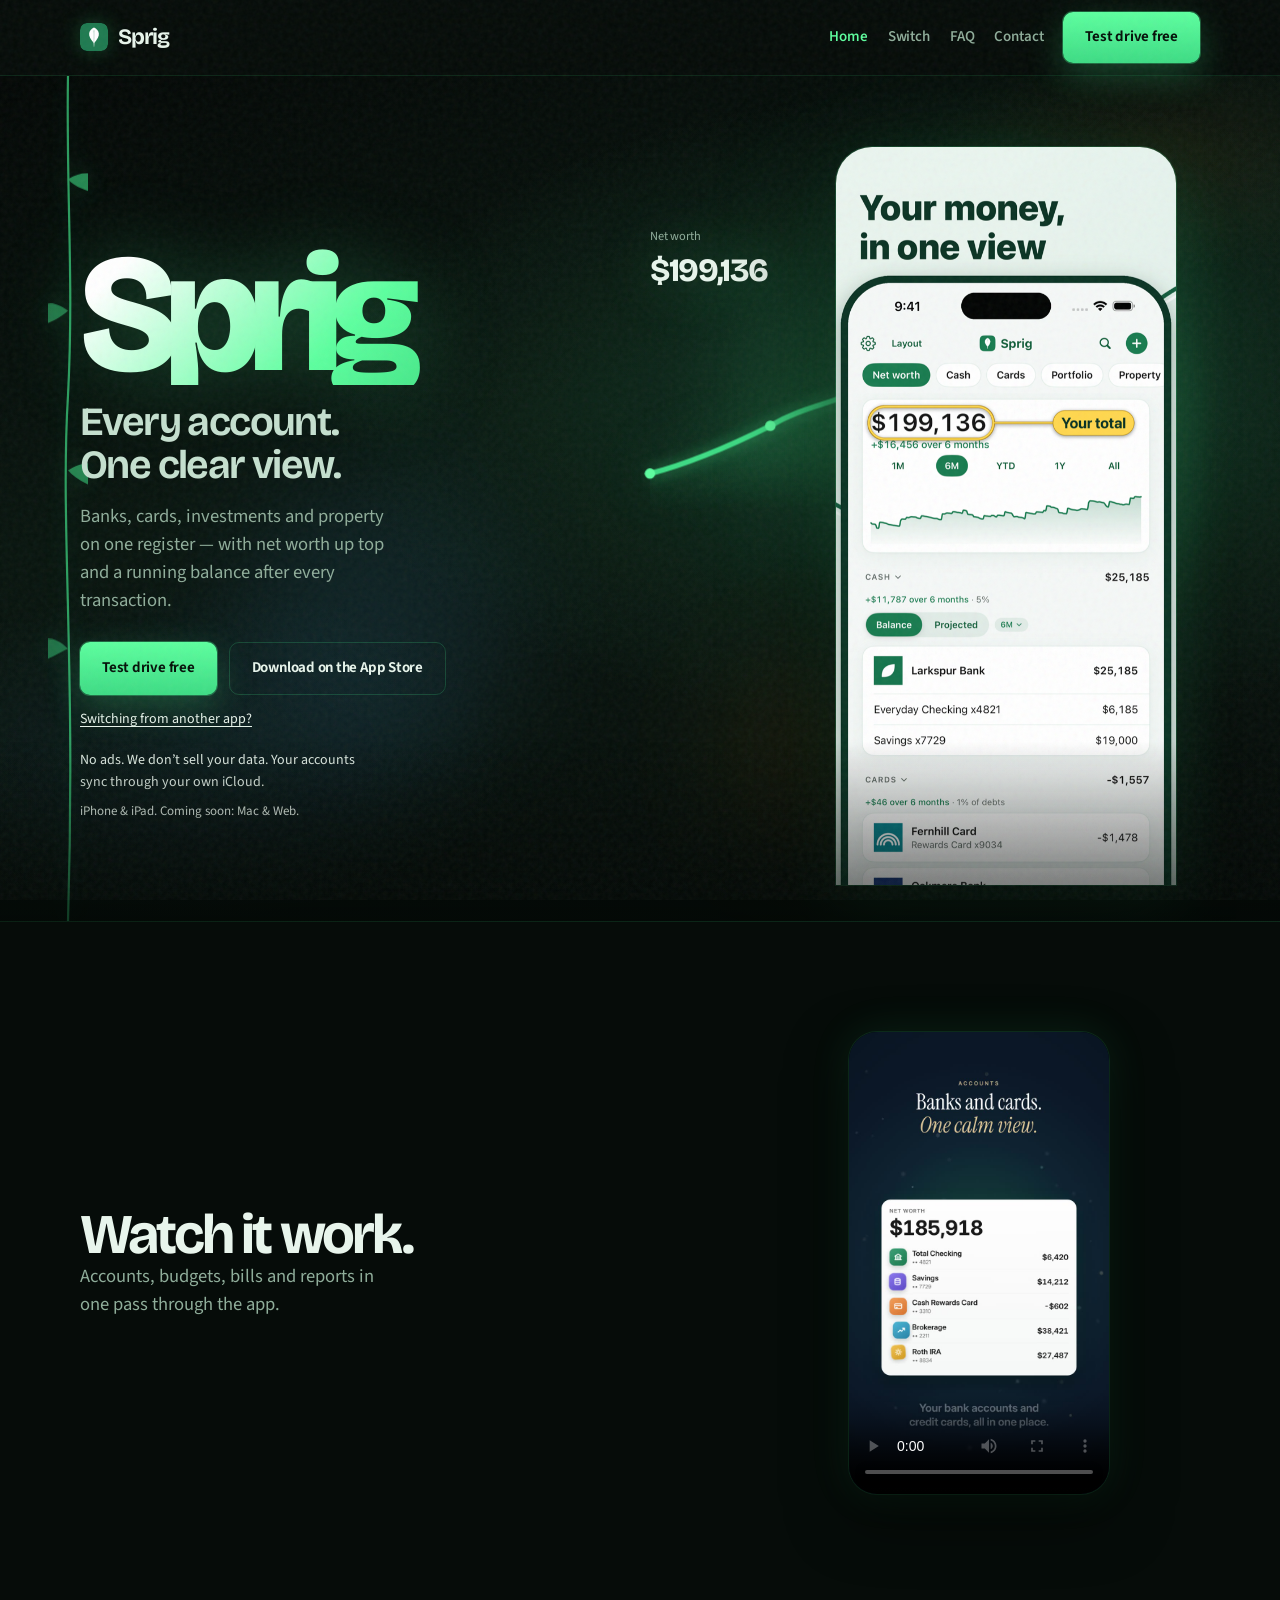
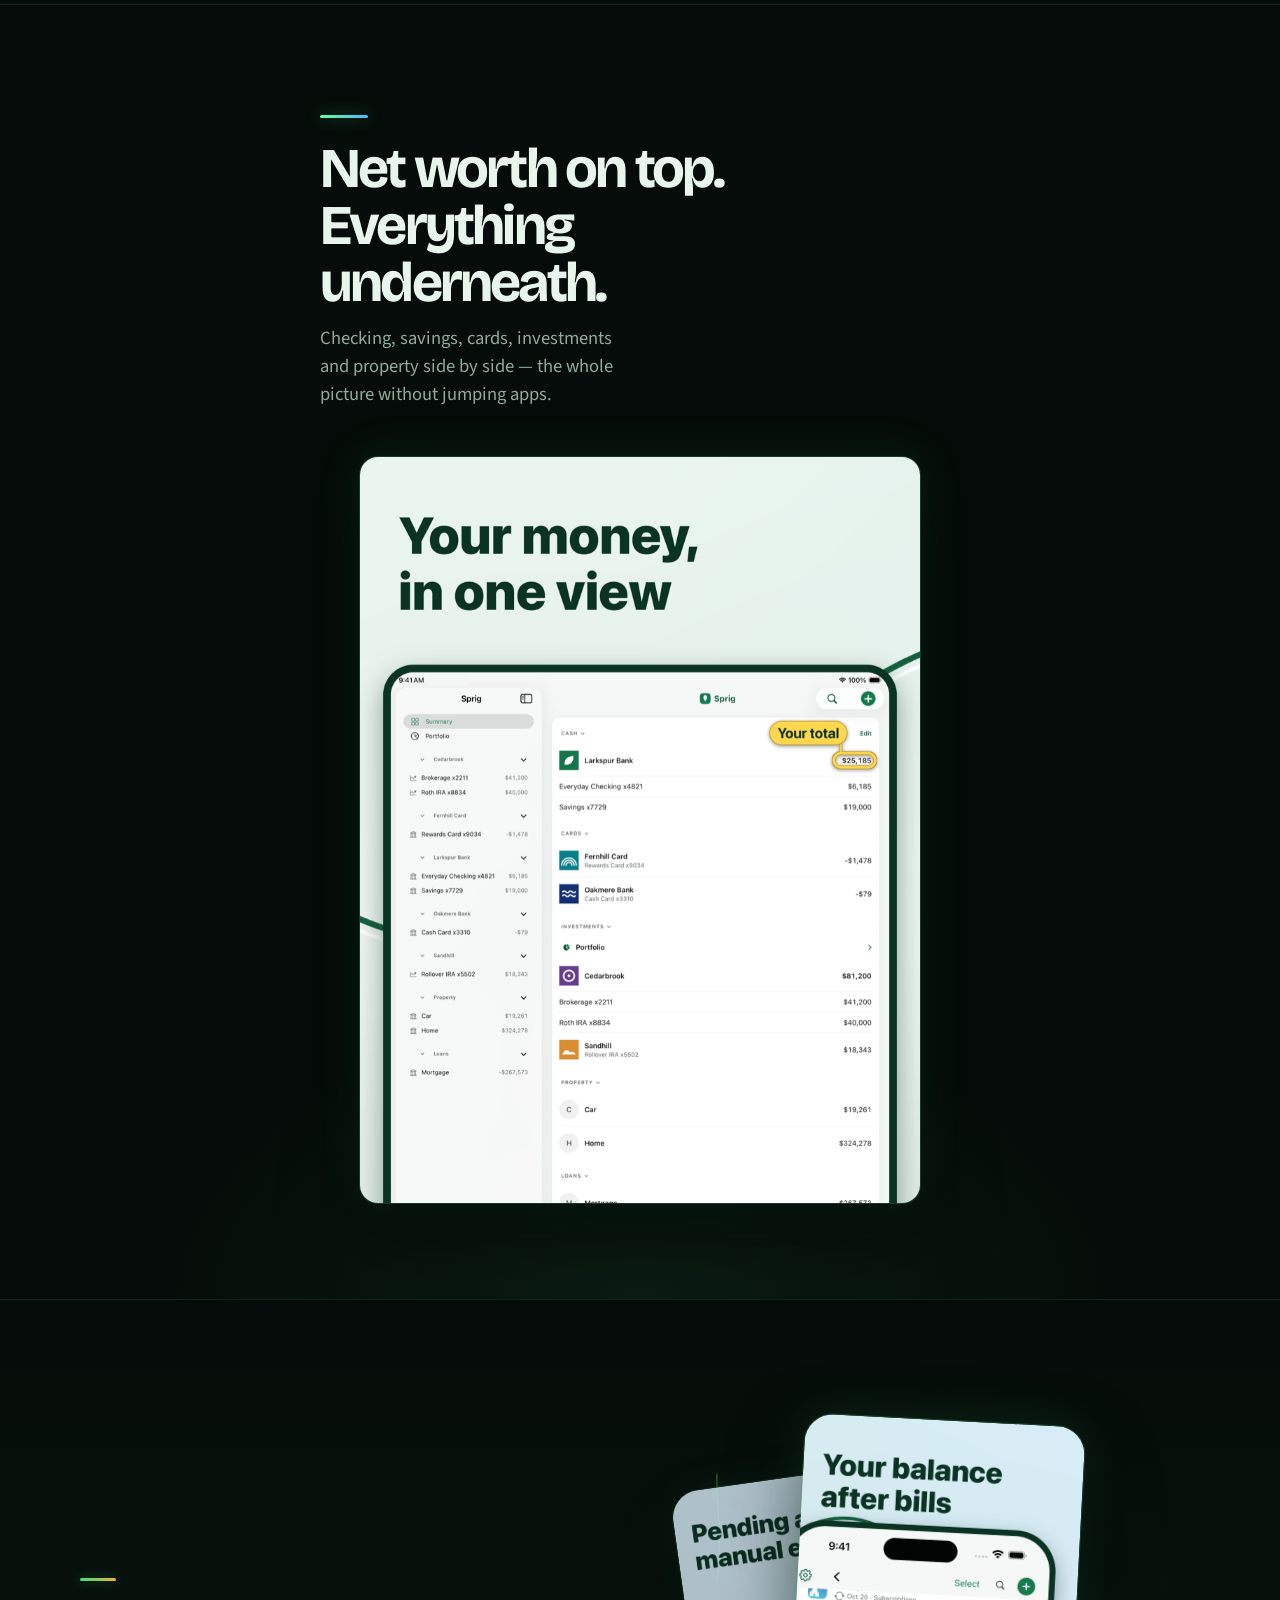
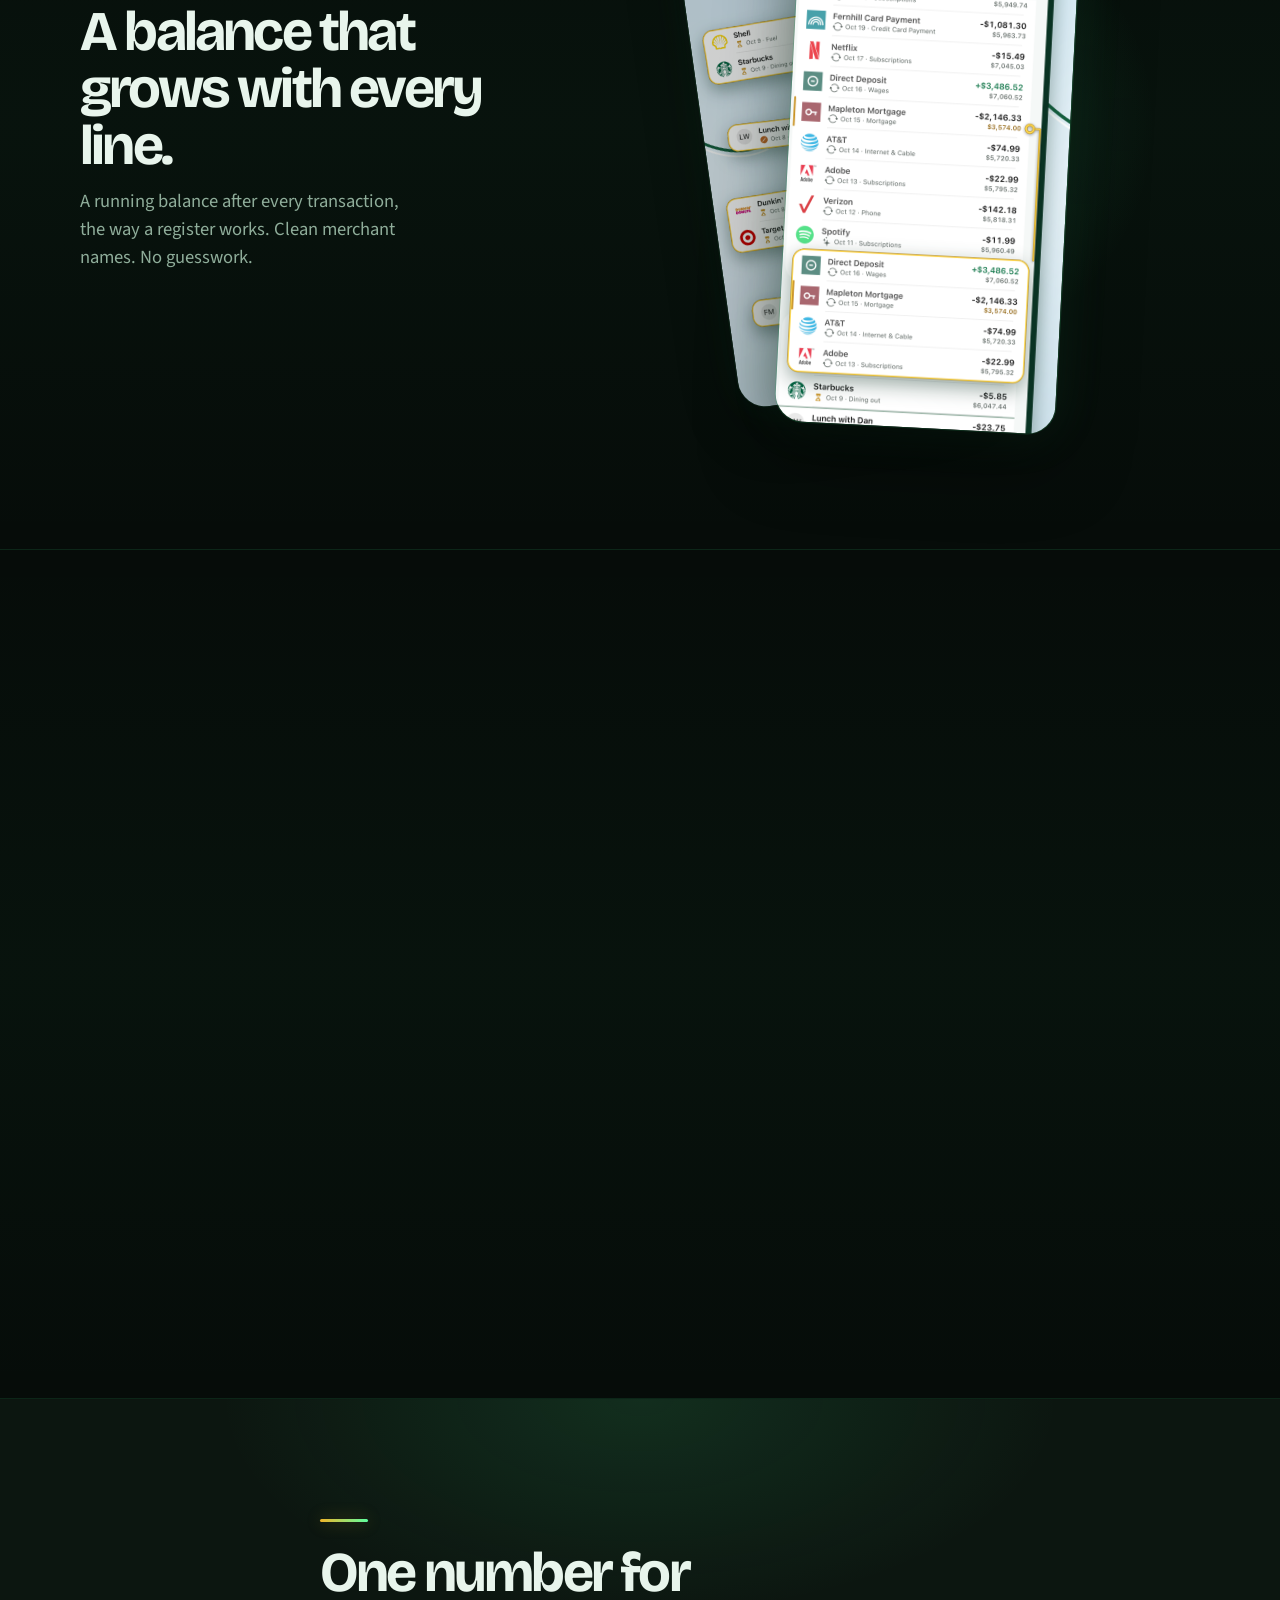
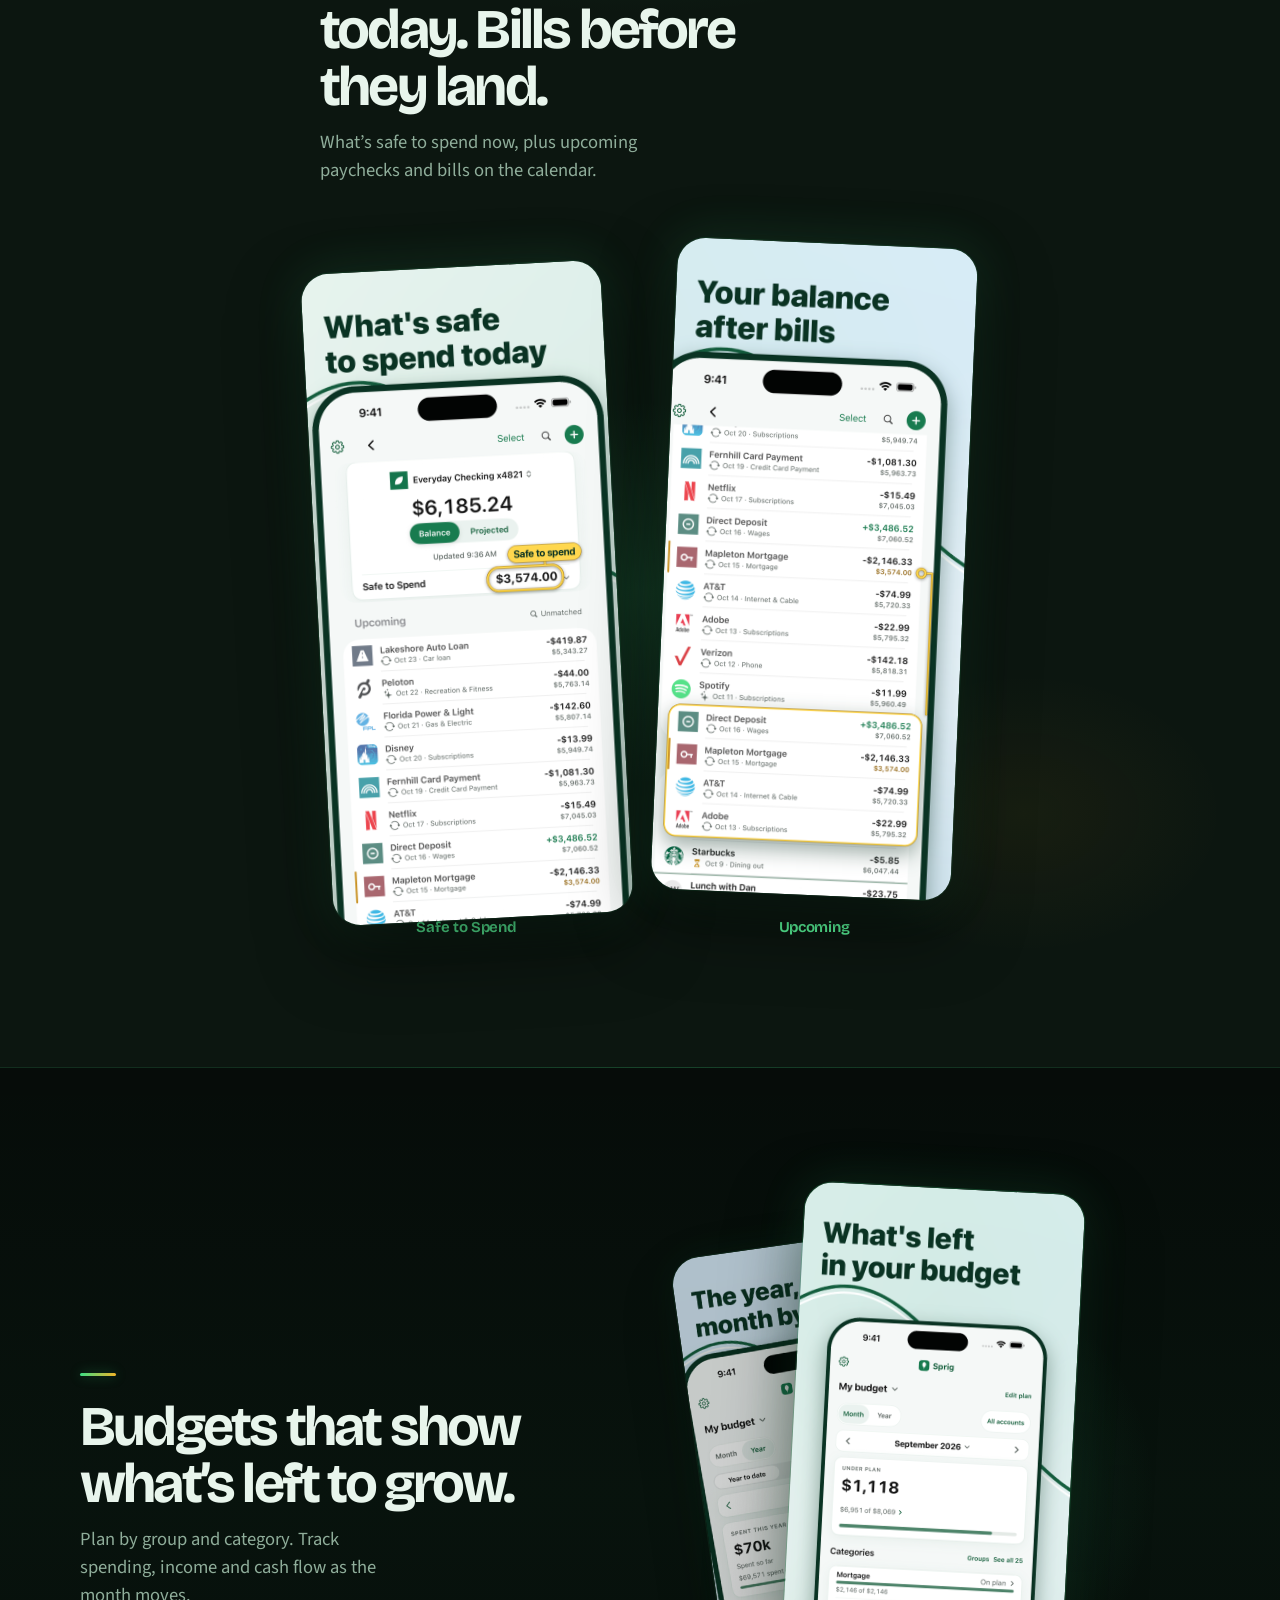
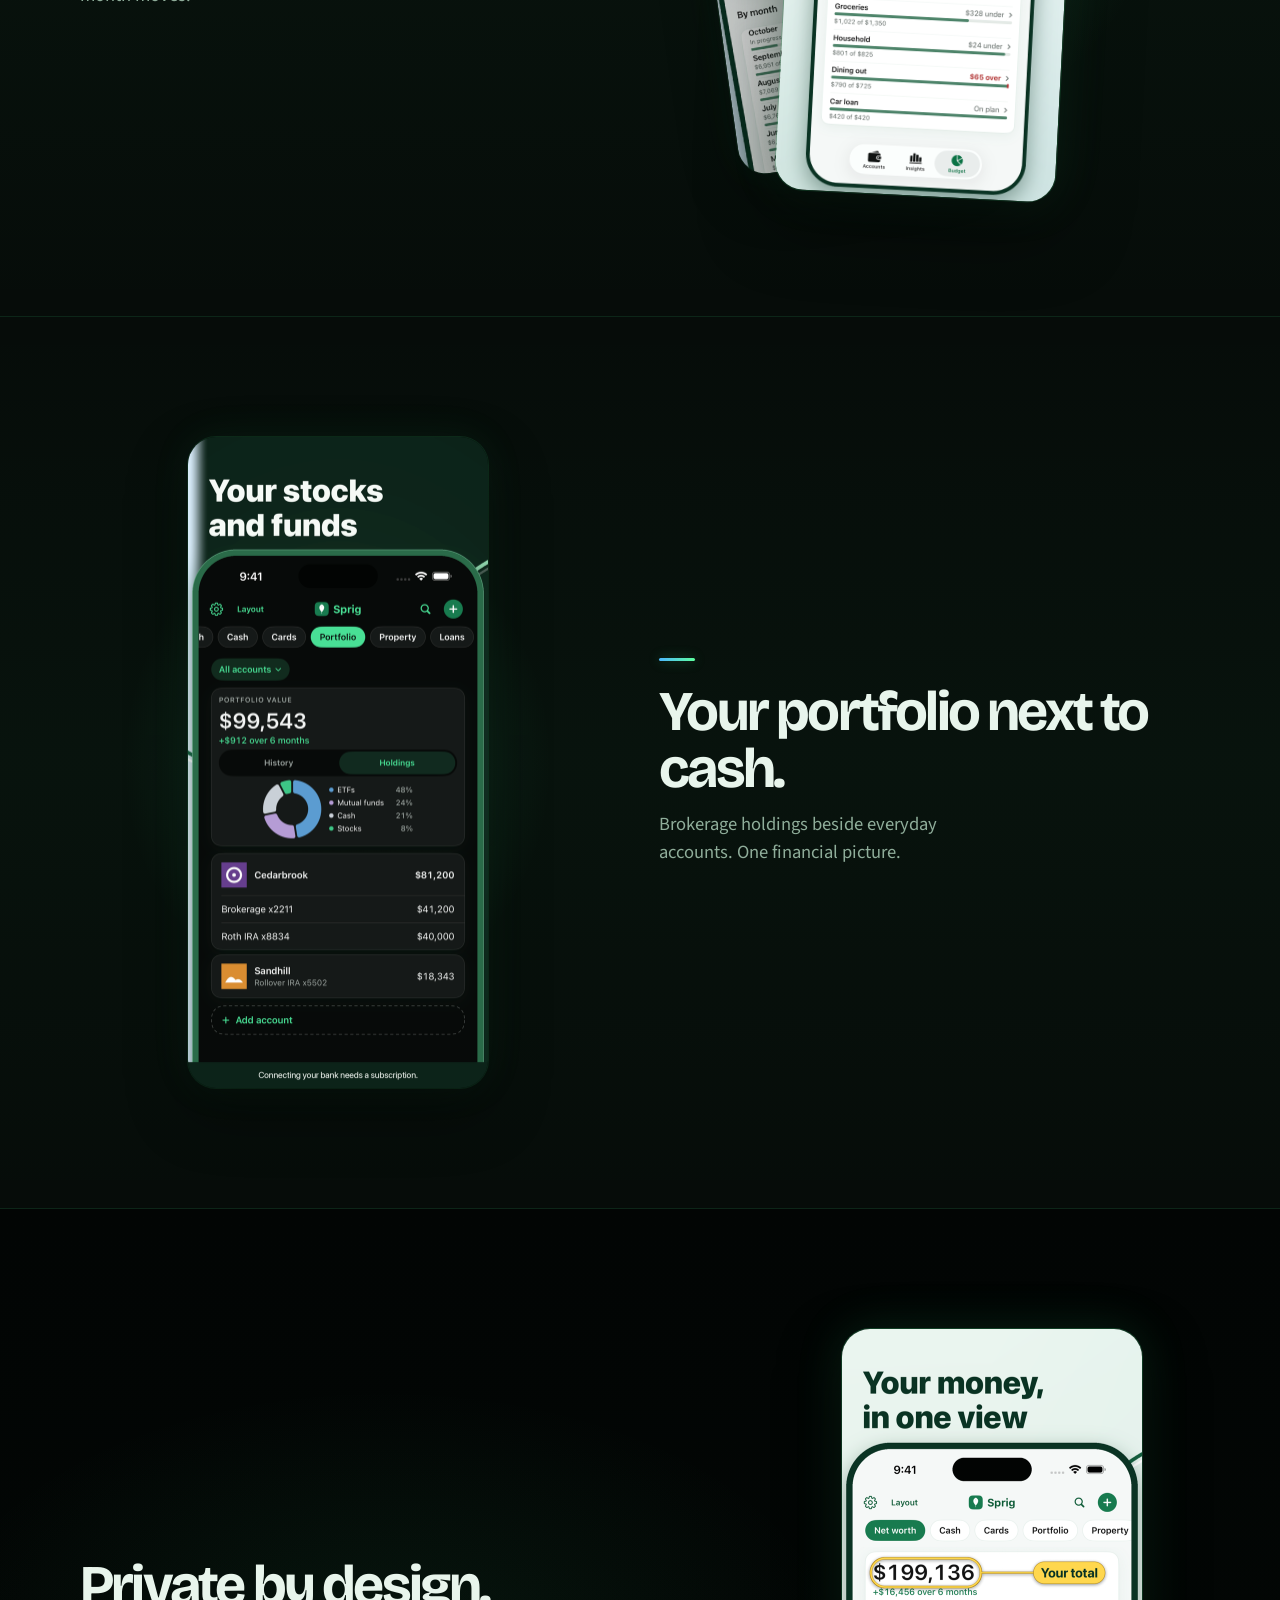
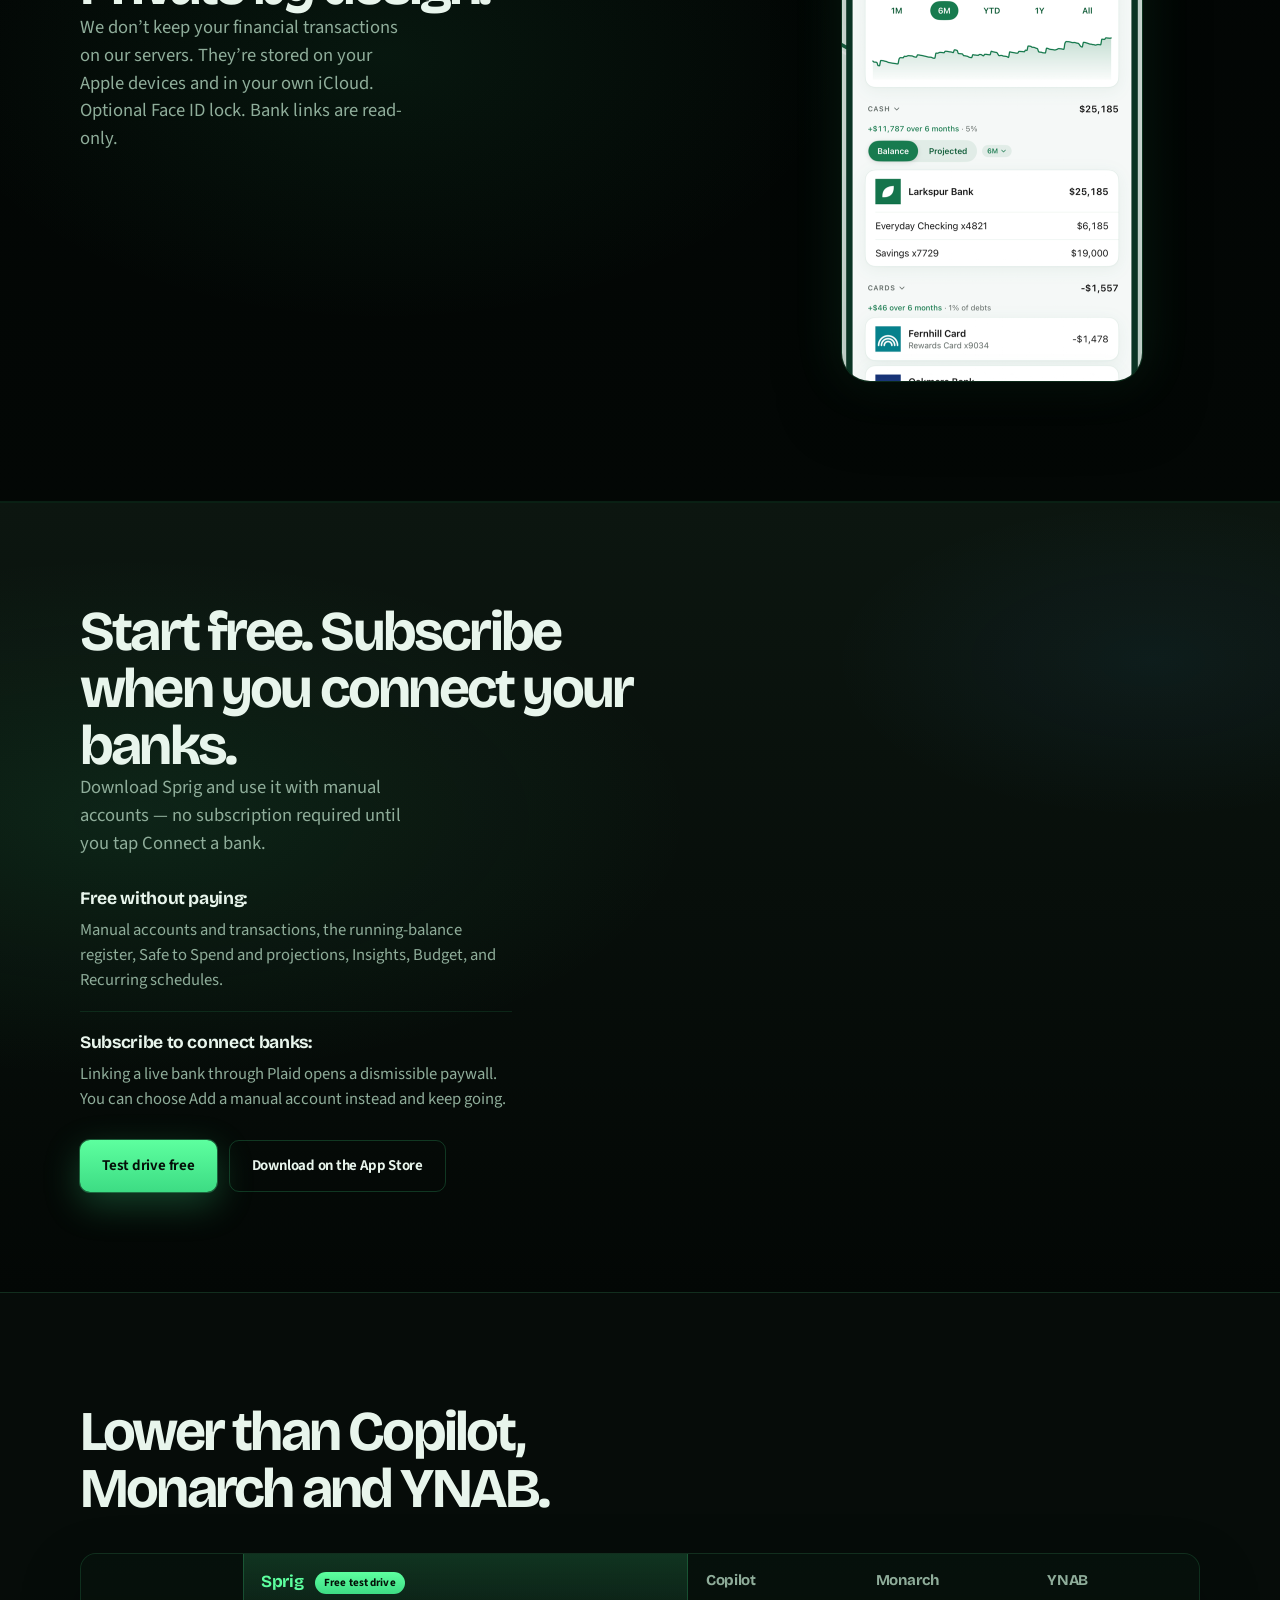
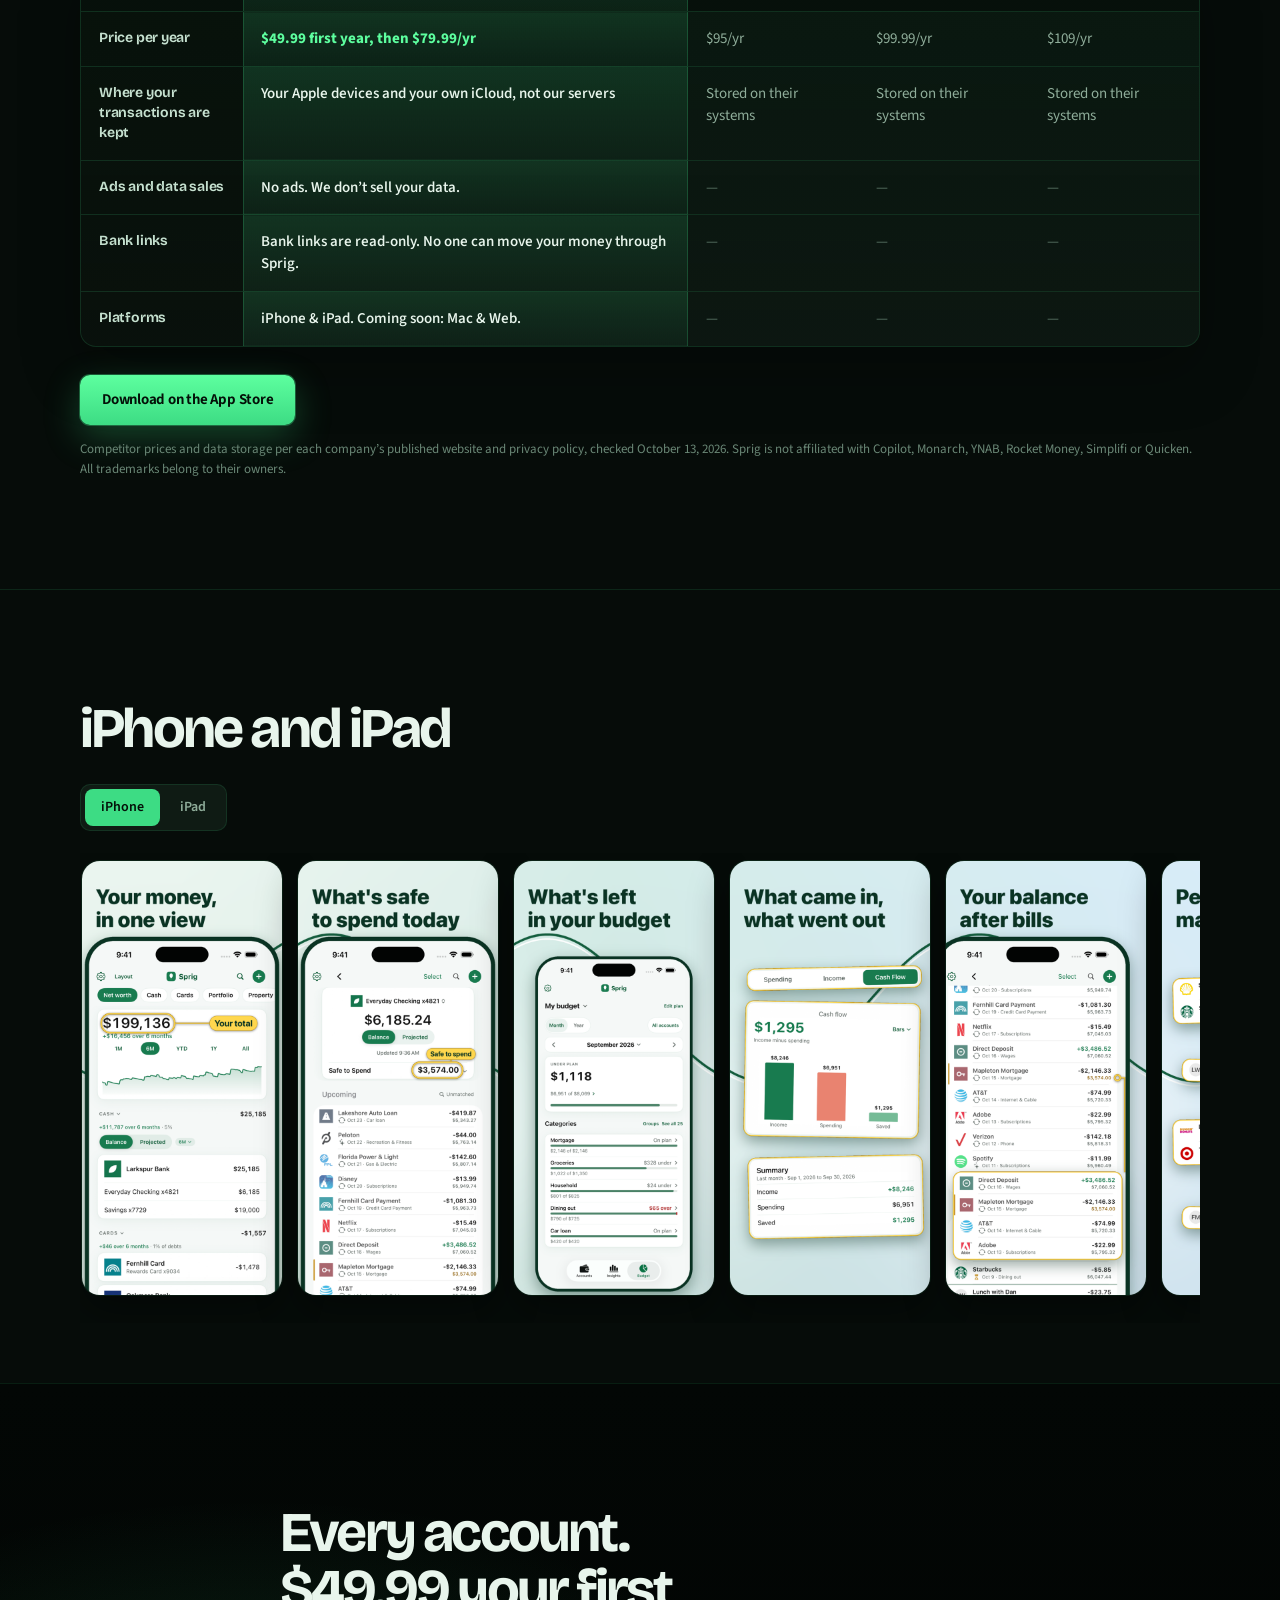
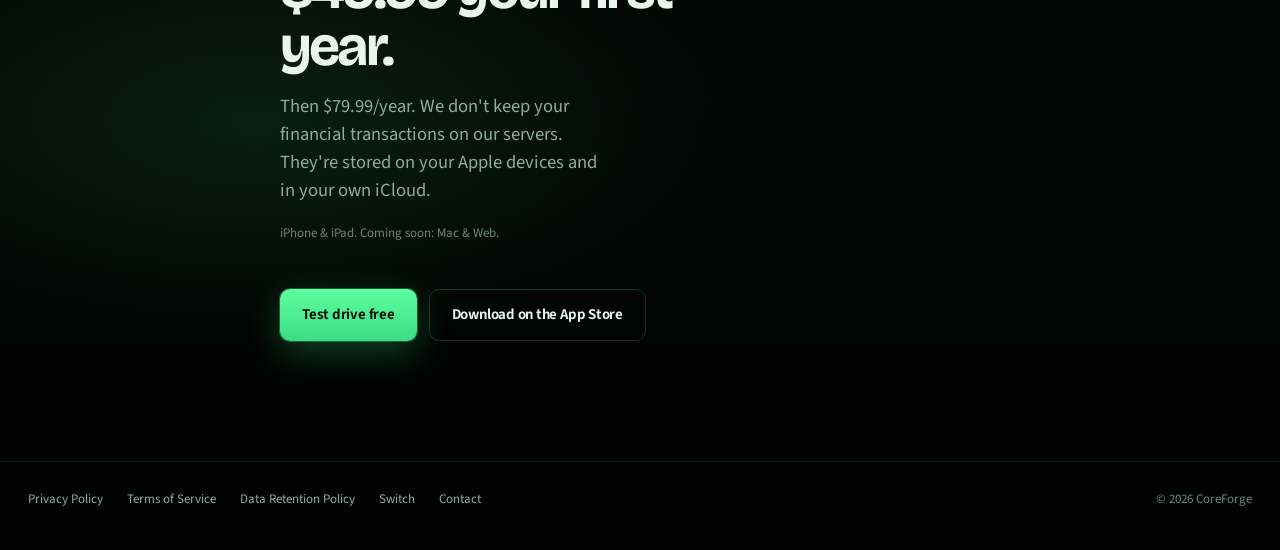
==== commit 28288ac6: "Homepage hero: drop the servers claim Co-Authored-By: Claude Sonnet 5.5 <noreply@anthropic.com>" ====
--- a/index.html
+++ b/index.html
@@ -73,7 +73,7 @@
         <a class="btn ghost" id="cta-download" href="#gallery">Download on the App Store</a>
       </div>
       <p class="hero-meta-switch"><a href="/switch">Switching from another app?</a></p>
-      <p class="hero-meta">No ads. We don’t sell your data. We don't keep your financial transactions on our servers. They're stored on your Apple devices and in your own iCloud.
+      <p class="hero-meta">No ads. We don’t sell your data. Your accounts sync through your own iCloud.
         <span class="plat">iPhone &amp; iPad. Coming soon: Mac &amp; Web.</span>
       </p>
     </div>
--- a/css/site.css
+++ b/css/site.css
@@ -119,10 +119,10 @@
 .lead{color:var(--mute);font-size:clamp(17px,1.45vw,20px);line-height:1.5;max-width:36ch}
 .fine{color:var(--mute-2);font-size:13px;line-height:1.55;margin-top:14px}
 .hero-actions{display:flex;flex-wrap:wrap;gap:12px;margin-top:28px}
-.hero-meta{margin-top:20px;color:var(--mute);font-size:14px;max-width:42ch;line-height:1.55}
-.hero-meta .plat{display:block;margin-top:8px;color:var(--mute-2);font-size:13px}
-.hero-meta-switch{margin-top:14px;font-size:14px}
-.hero-meta-switch a{color:var(--mute);text-decoration:underline;text-underline-offset:3px}
+.hero-meta{position:relative;z-index:2;margin-top:20px;color:var(--ink);font-size:14px;max-width:42ch;line-height:1.55}
+.hero-meta .plat{display:block;margin-top:8px;color:var(--ink);font-size:13px}
+.hero-meta-switch{position:relative;z-index:2;margin-top:14px;font-size:14px}
+.hero-meta-switch a{color:var(--ink);text-decoration:underline;text-underline-offset:3px}
 .hero-meta-switch a:hover{color:var(--green-bright)}
 
 /* Test drive band */
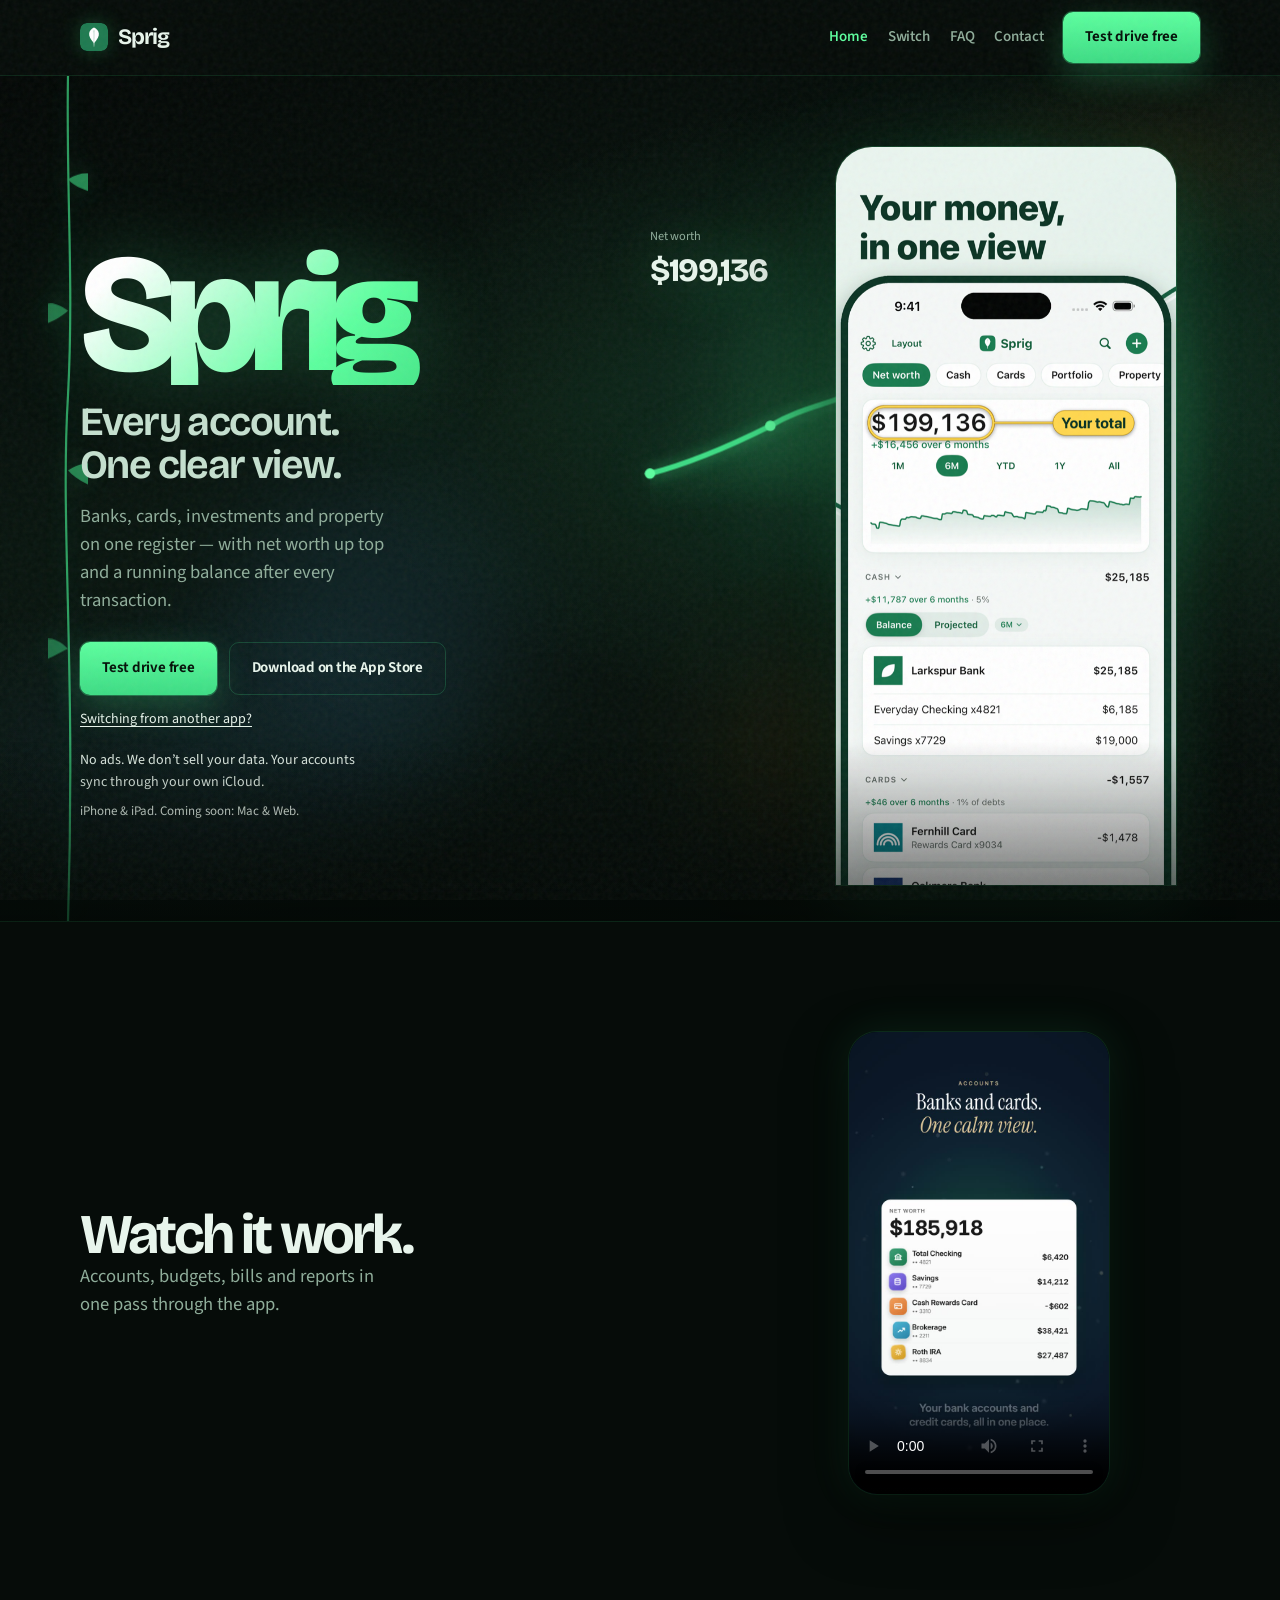
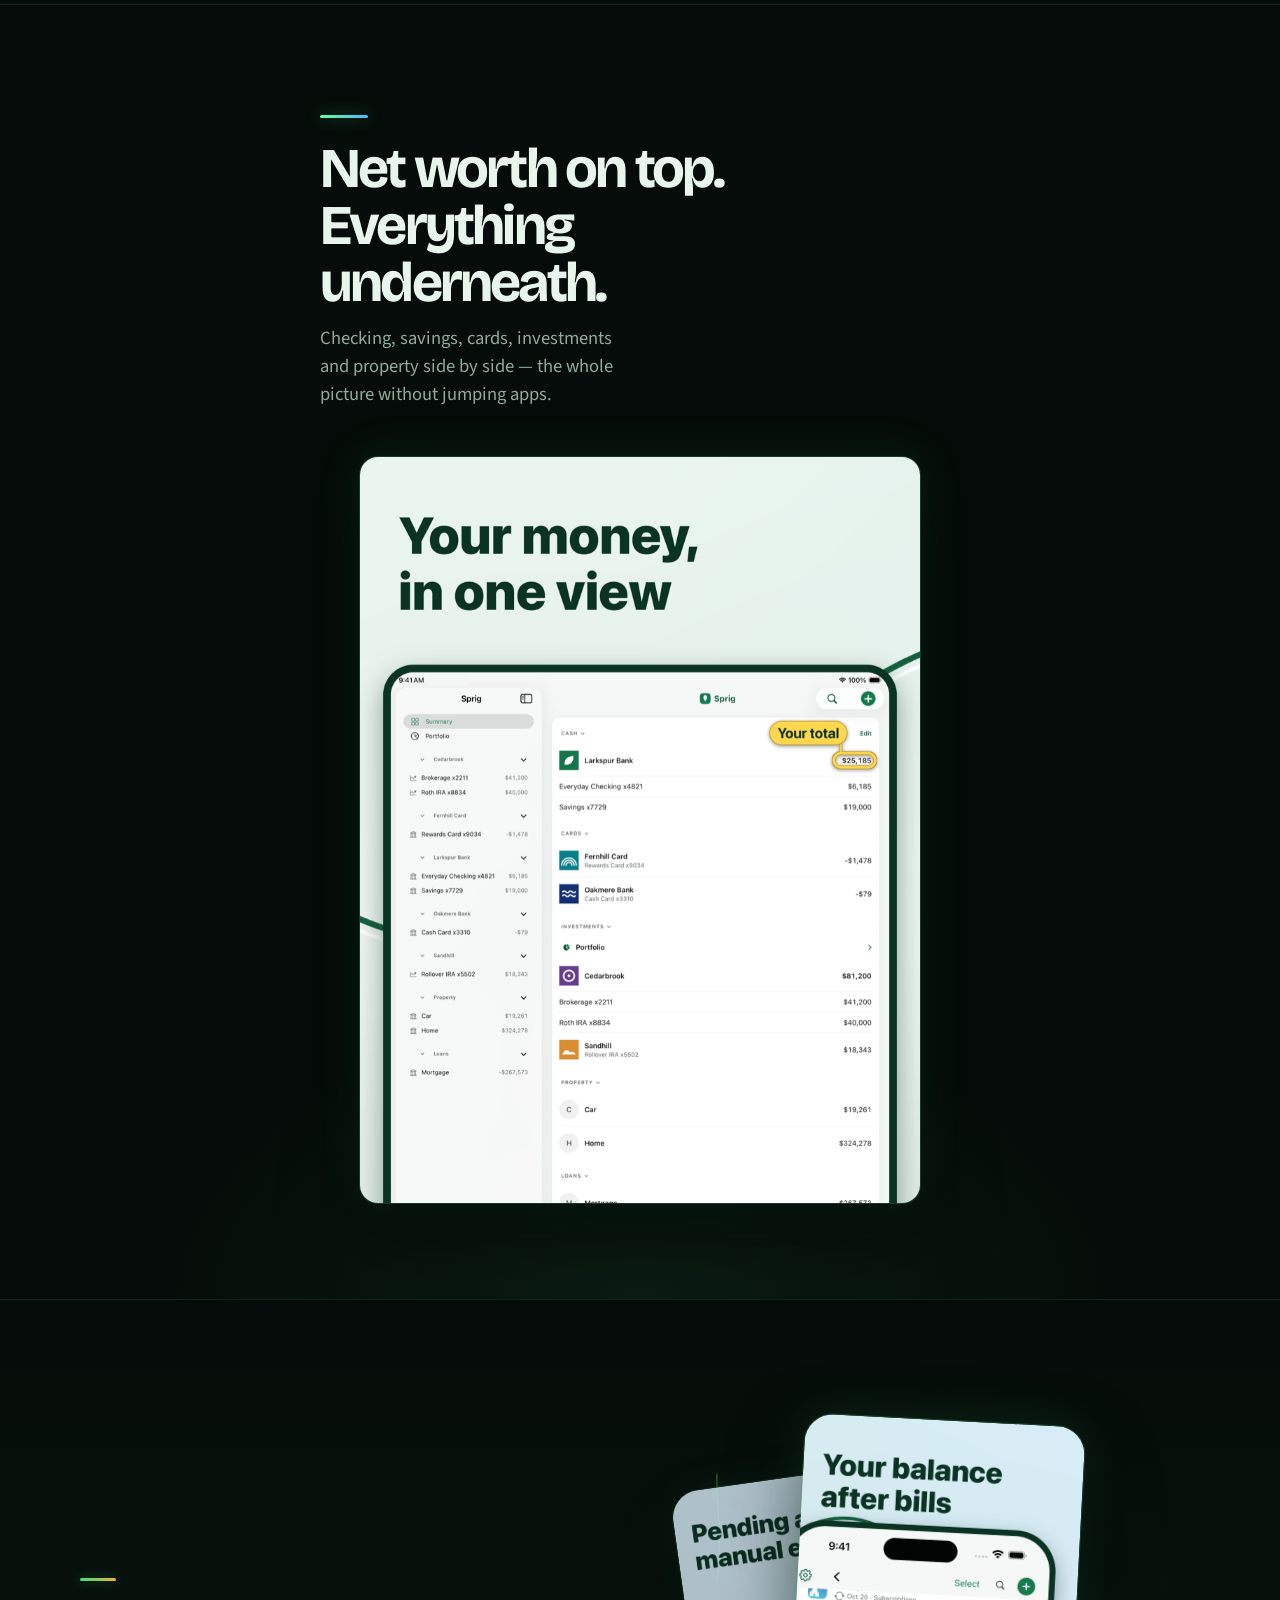
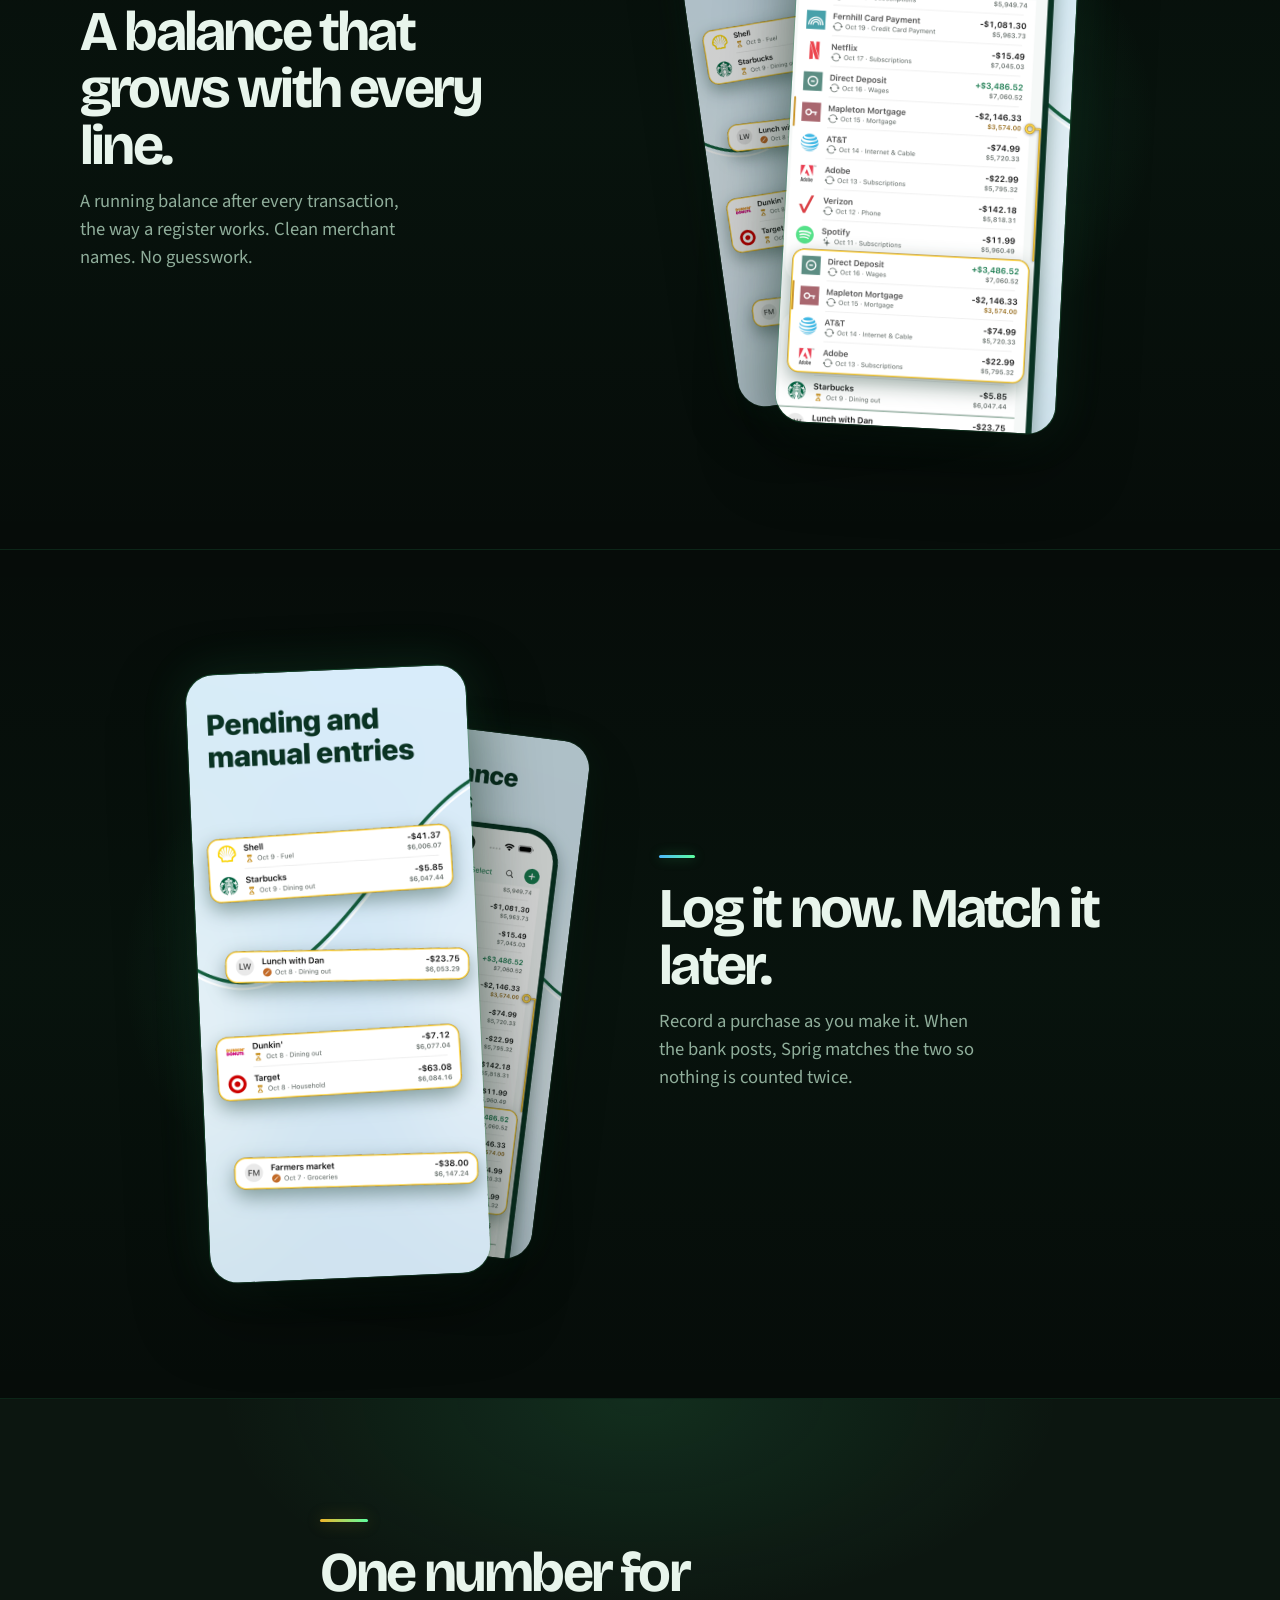
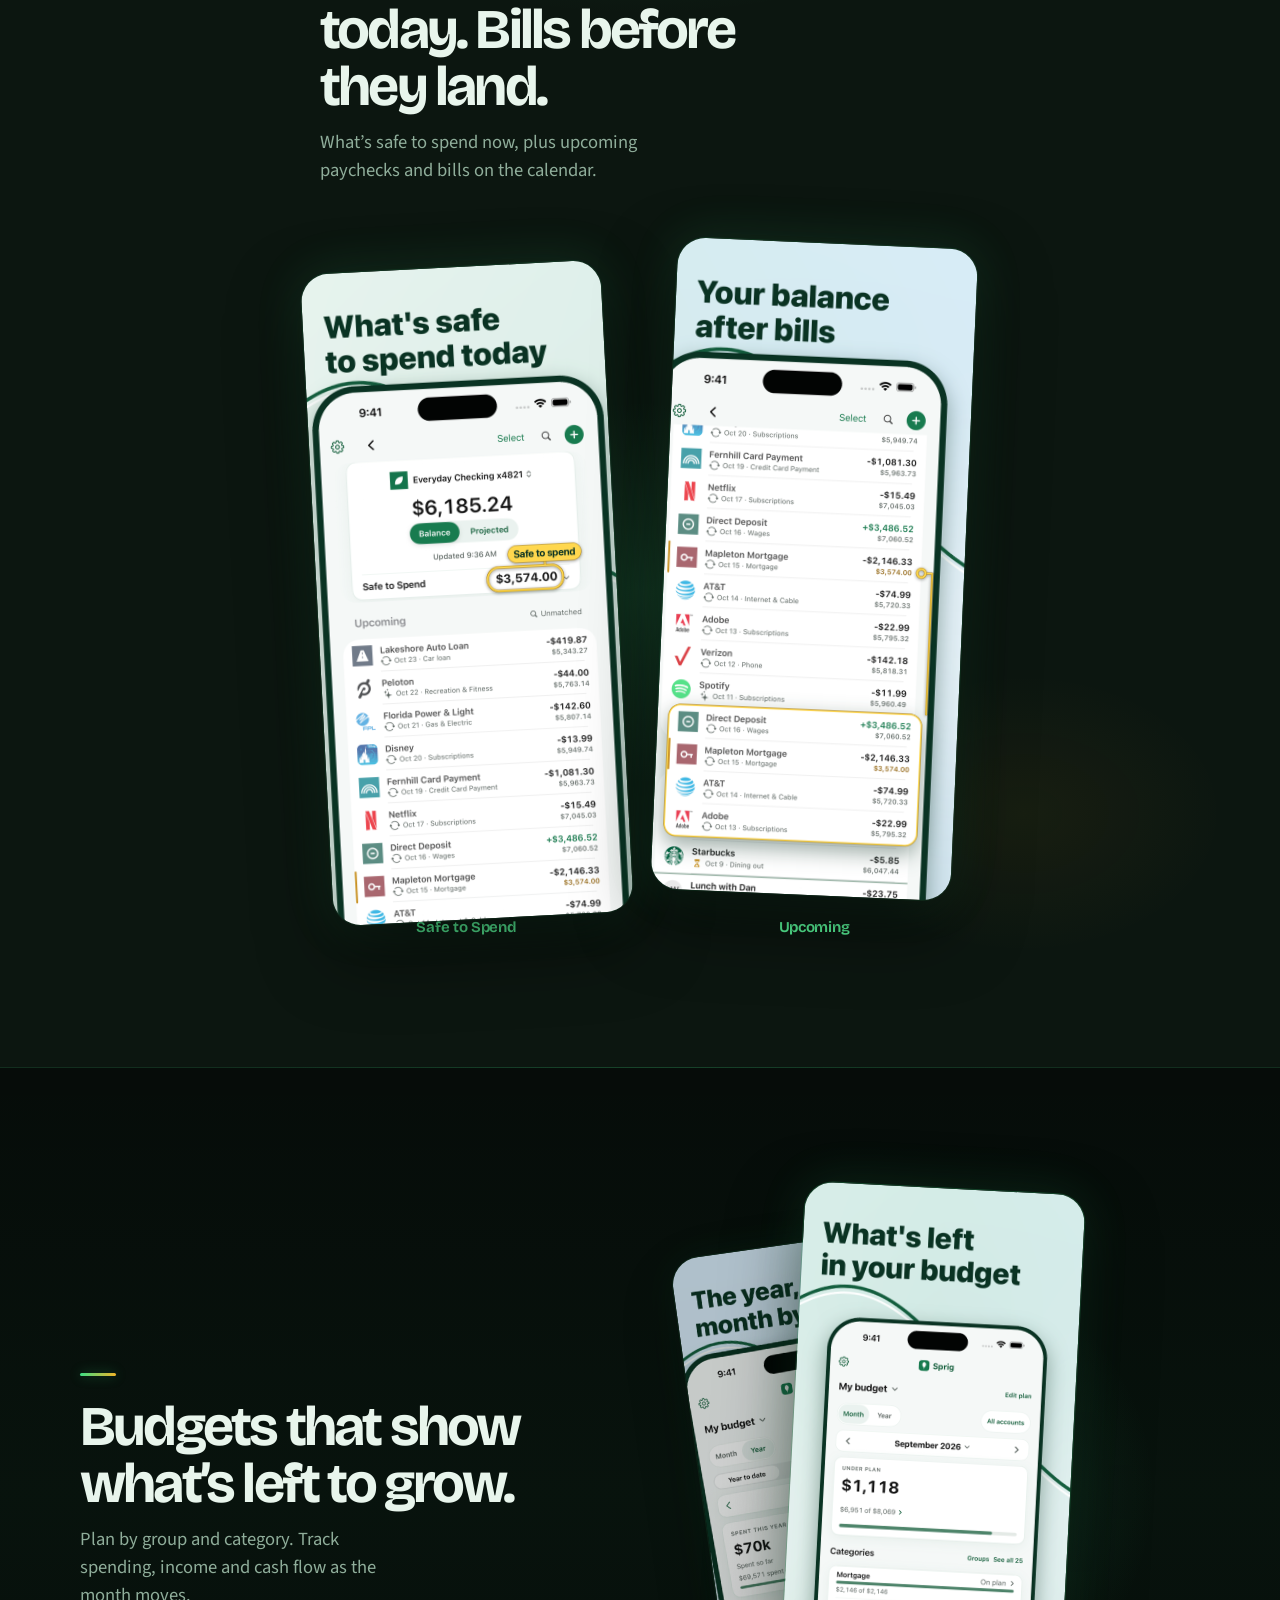
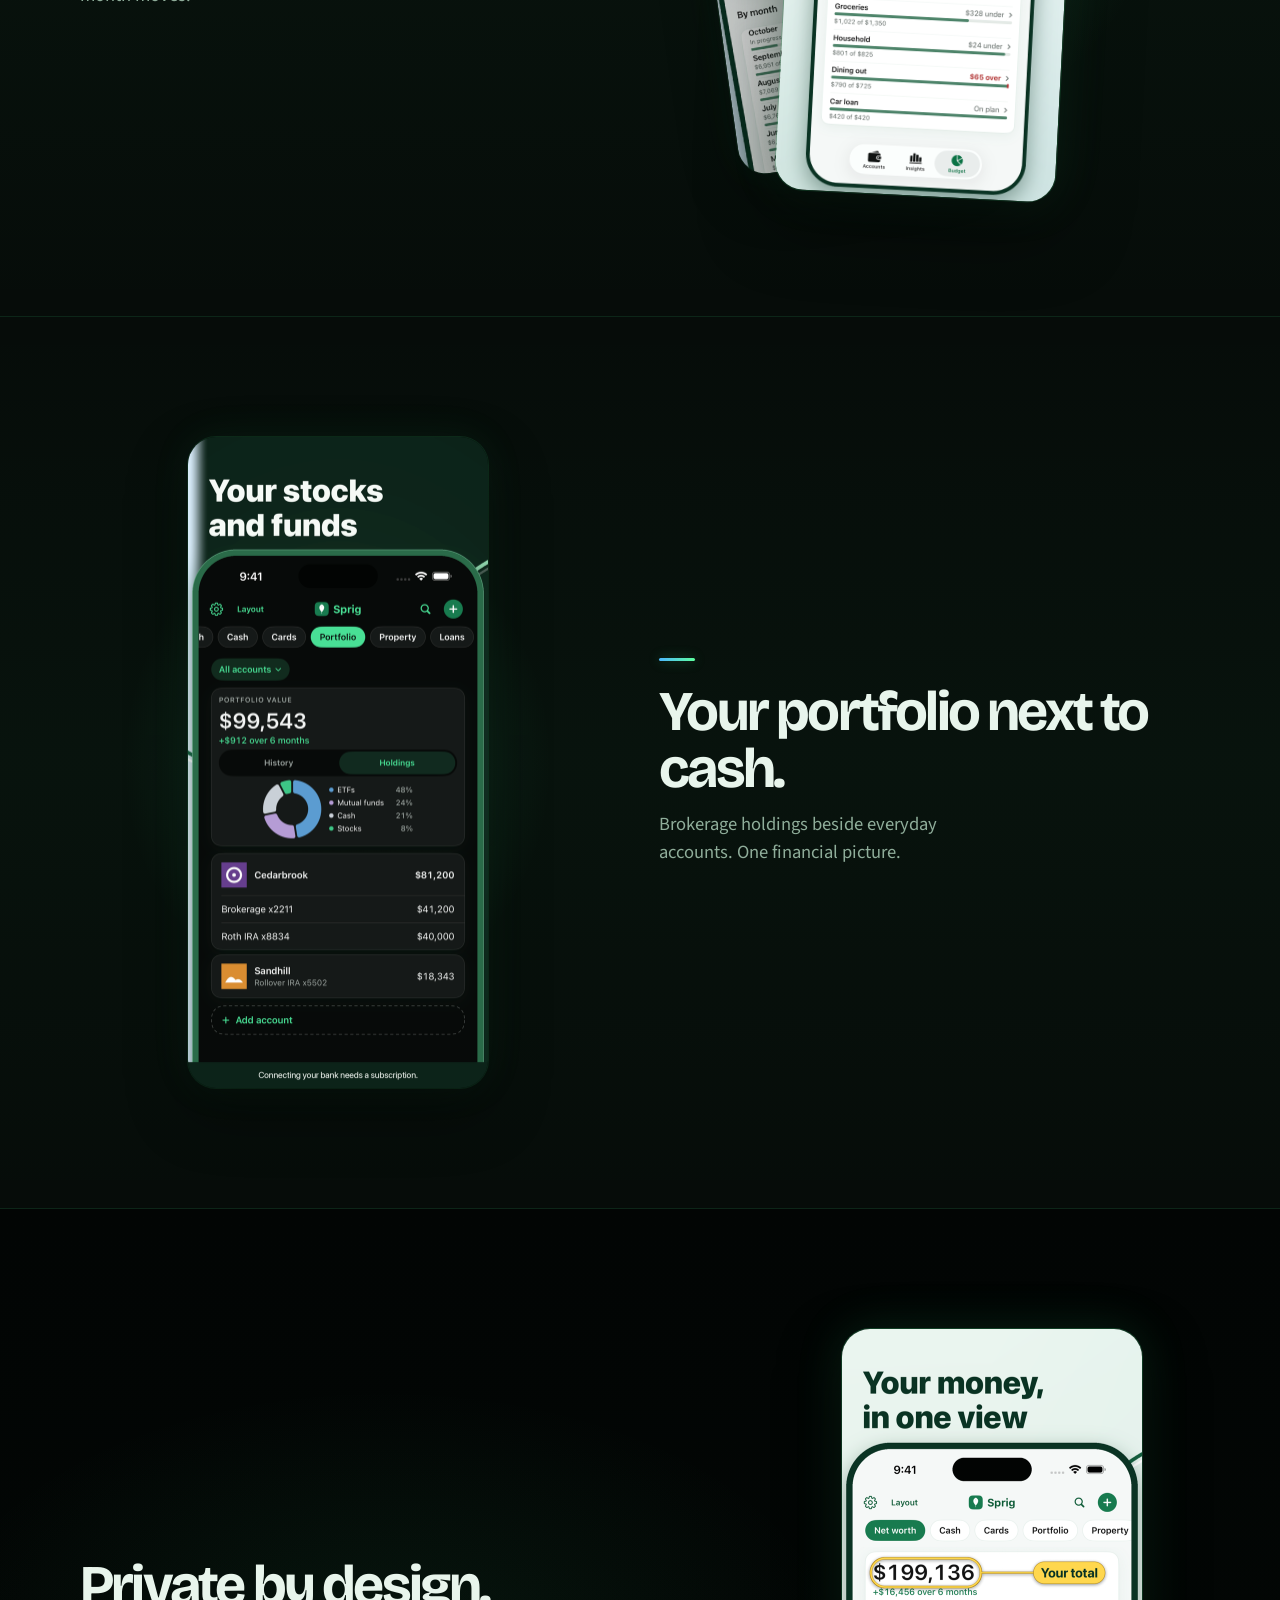
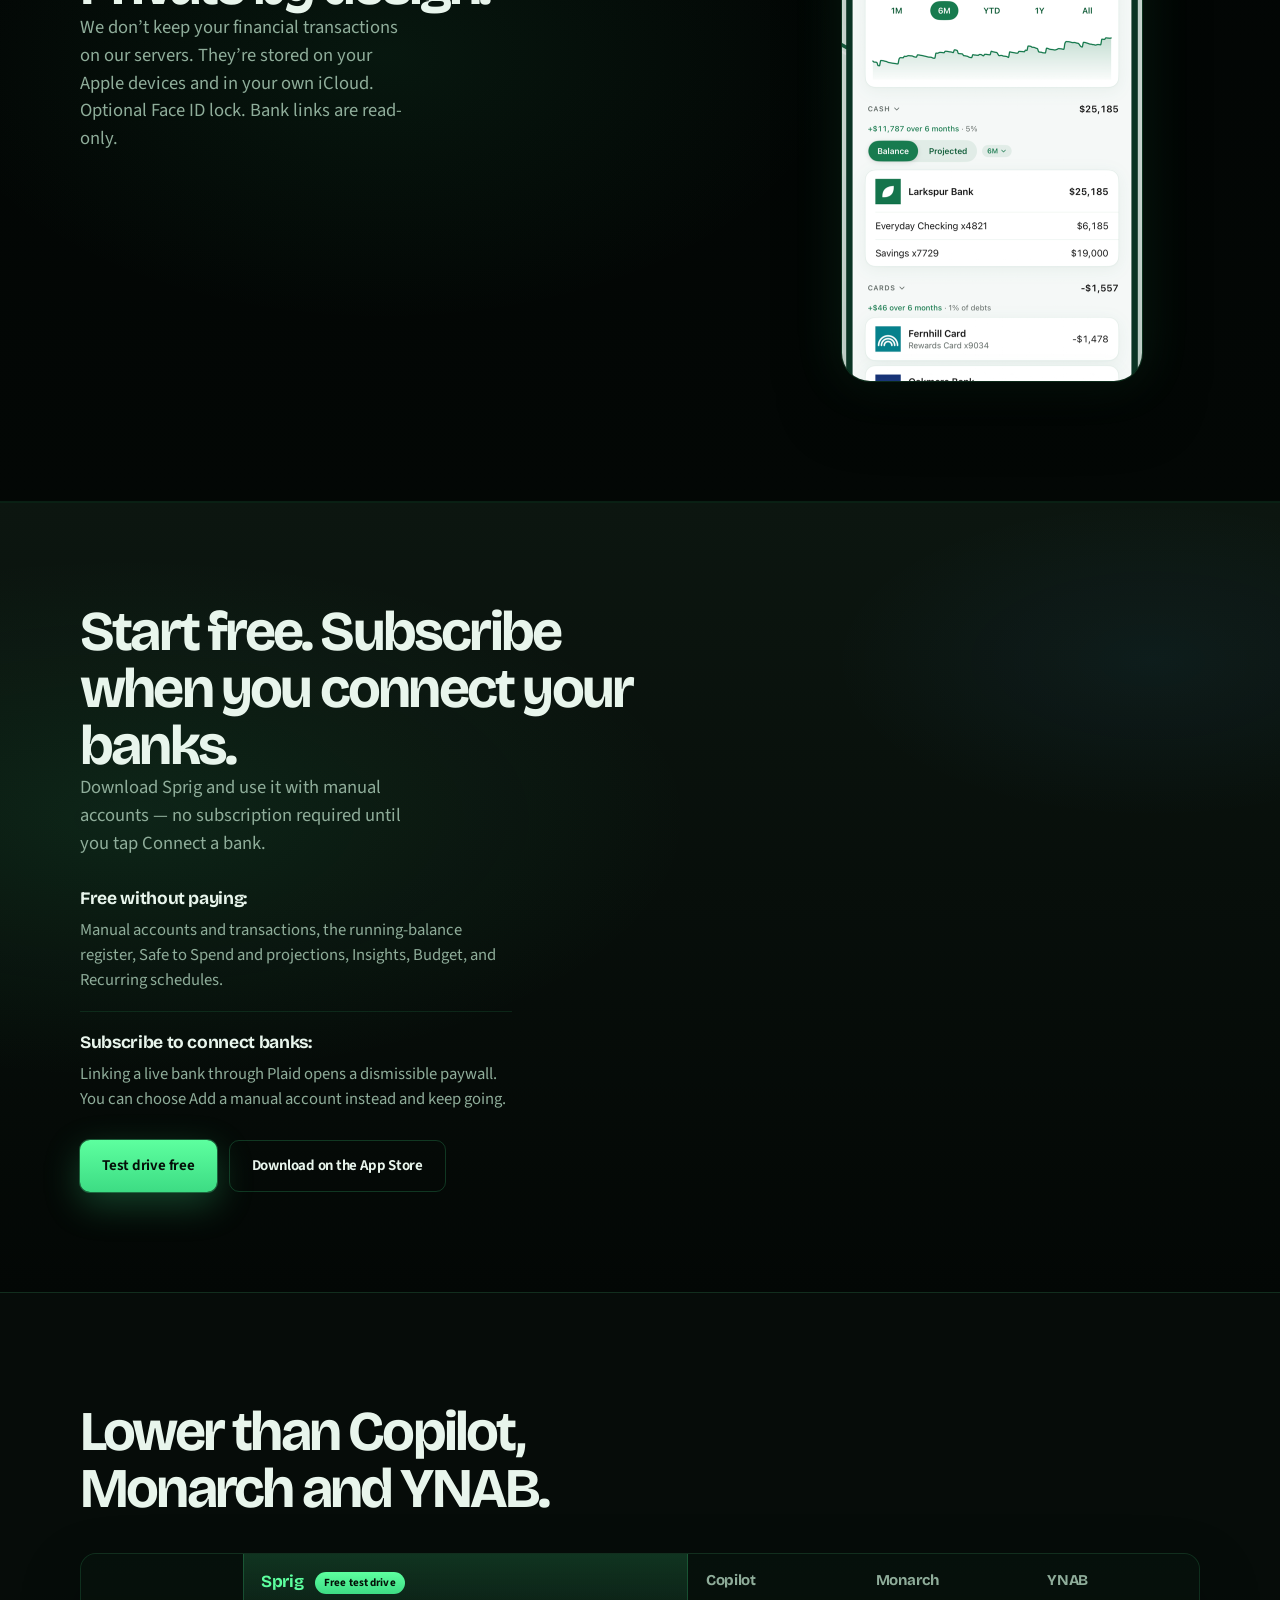
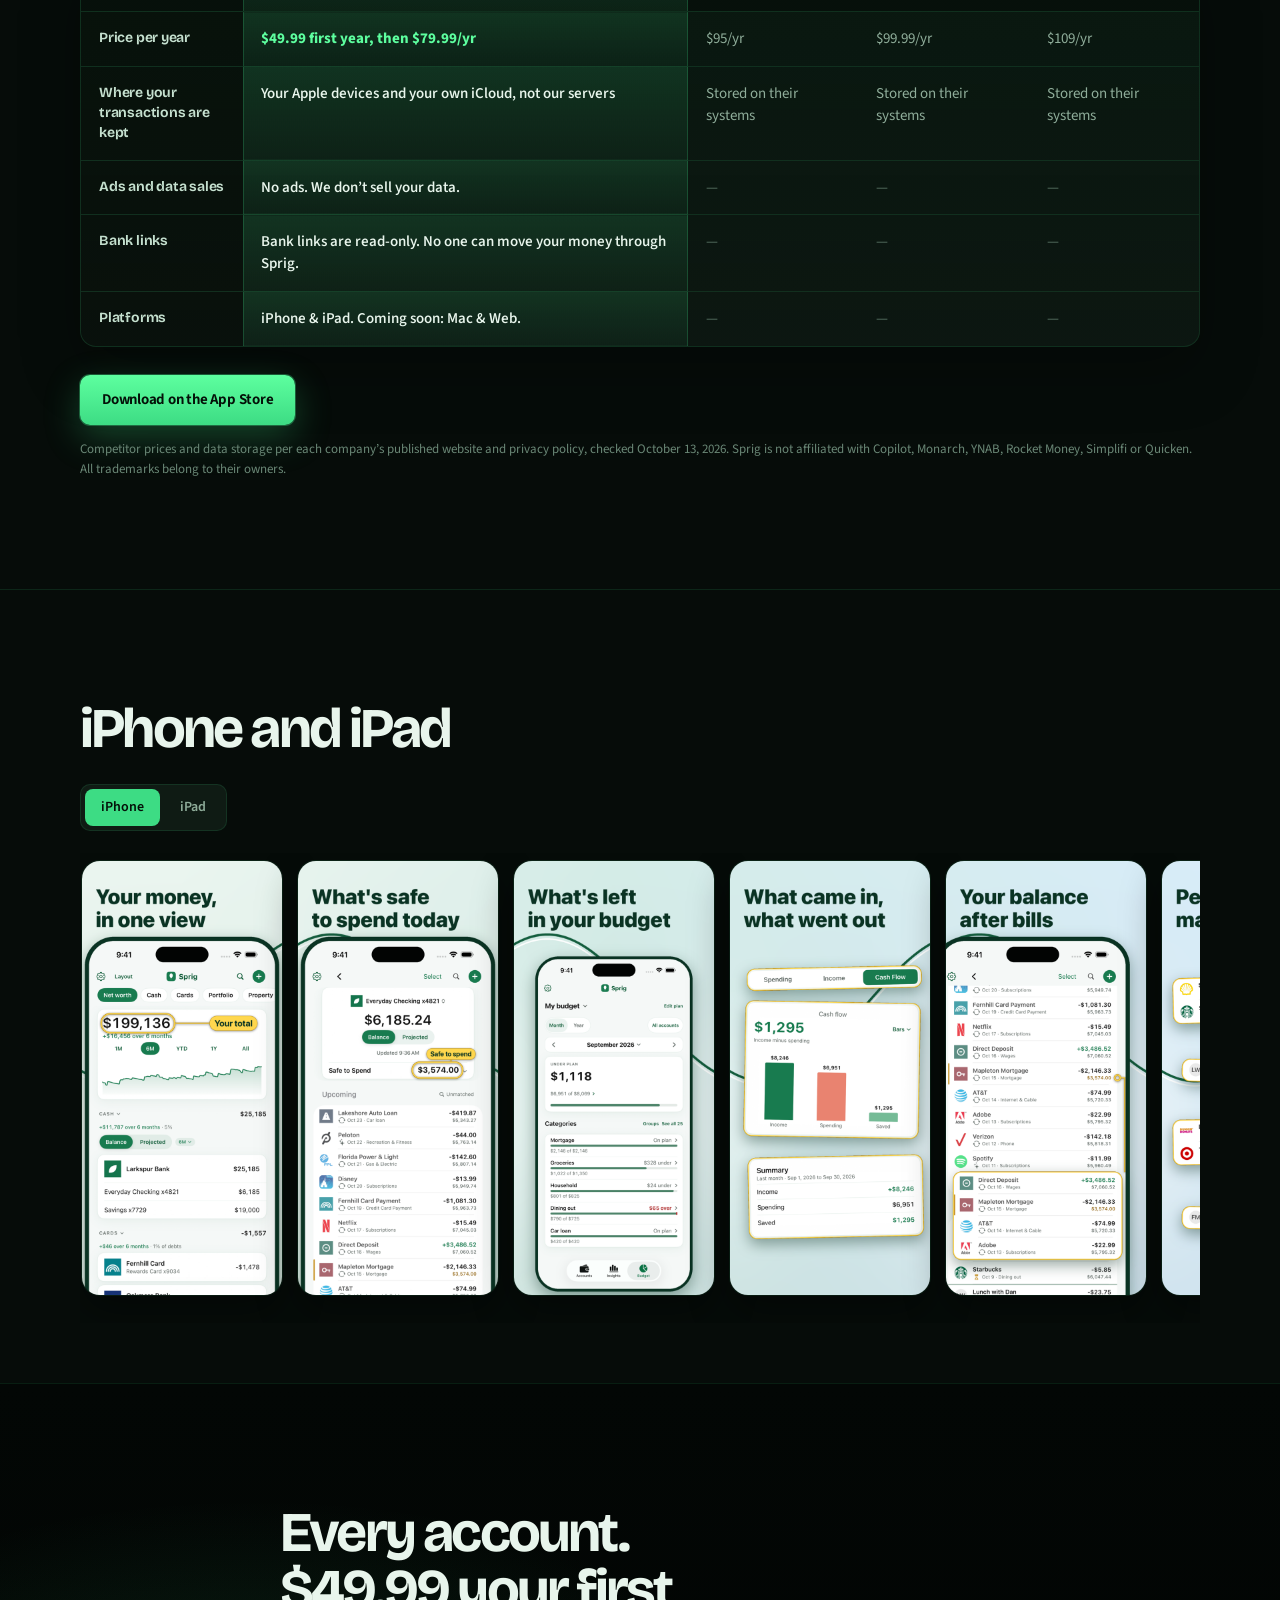
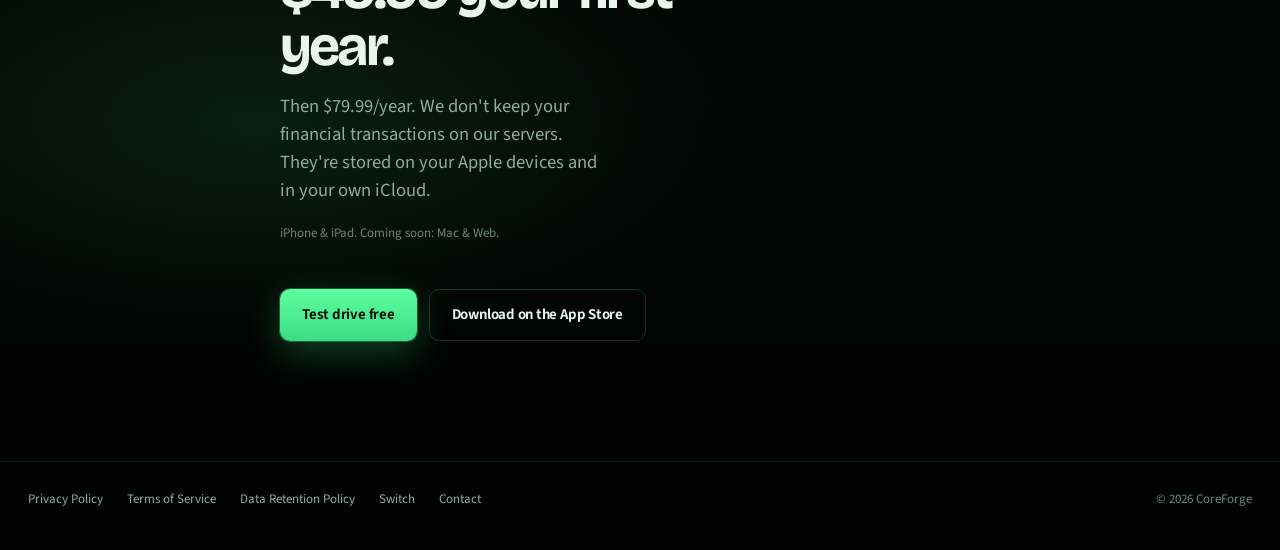
==== commit 942c7292: "Homepage hero fine print: lift it above the bottom fade, slightly larger Co-Authored-By: Claude Sonn" ====
--- a/index.html
+++ b/index.html
@@ -10,7 +10,7 @@
 <link rel="preconnect" href="https://fonts.googleapis.com" />
 <link rel="preconnect" href="https://fonts.gstatic.com" crossorigin />
 <link href="https://fonts.googleapis.com/css2?family=Bricolage+Grotesque:opsz,wght@12..96,500..800&family=Source+Sans+3:wght@400;500;600;700&display=swap" rel="stylesheet" />
-<link rel="stylesheet" href="/css/site.css" />
+<link rel="stylesheet" href="/css/site.css?v=20261013b" />
 </head>
 <body>
 <a class="skip" href="#main">Skip to content</a>
--- a/css/site.css
+++ b/css/site.css
@@ -654,6 +654,10 @@
   .grow-hero-grid,.frond-grid,.video-shell,.soil-grid{grid-template-columns:1fr}
   .frond.invert .frond-copy,.frond.invert .frond-visual{order:unset}
   .grow-hero{min-height:0;padding-top:12px}
+  .grow-hero::after{z-index:0}
+  .grow-copy .hero-meta-switch{font-size:16px}
+  .grow-copy .hero-meta{font-size:15px;line-height:1.6;margin-bottom:22px}
+  .grow-copy .hero-meta .plat{font-size:14px;color:var(--ink-soft)}
   .grow-hero-grid{
     min-height:0;display:flex;flex-direction:column;gap:8px;align-items:stretch;
   }
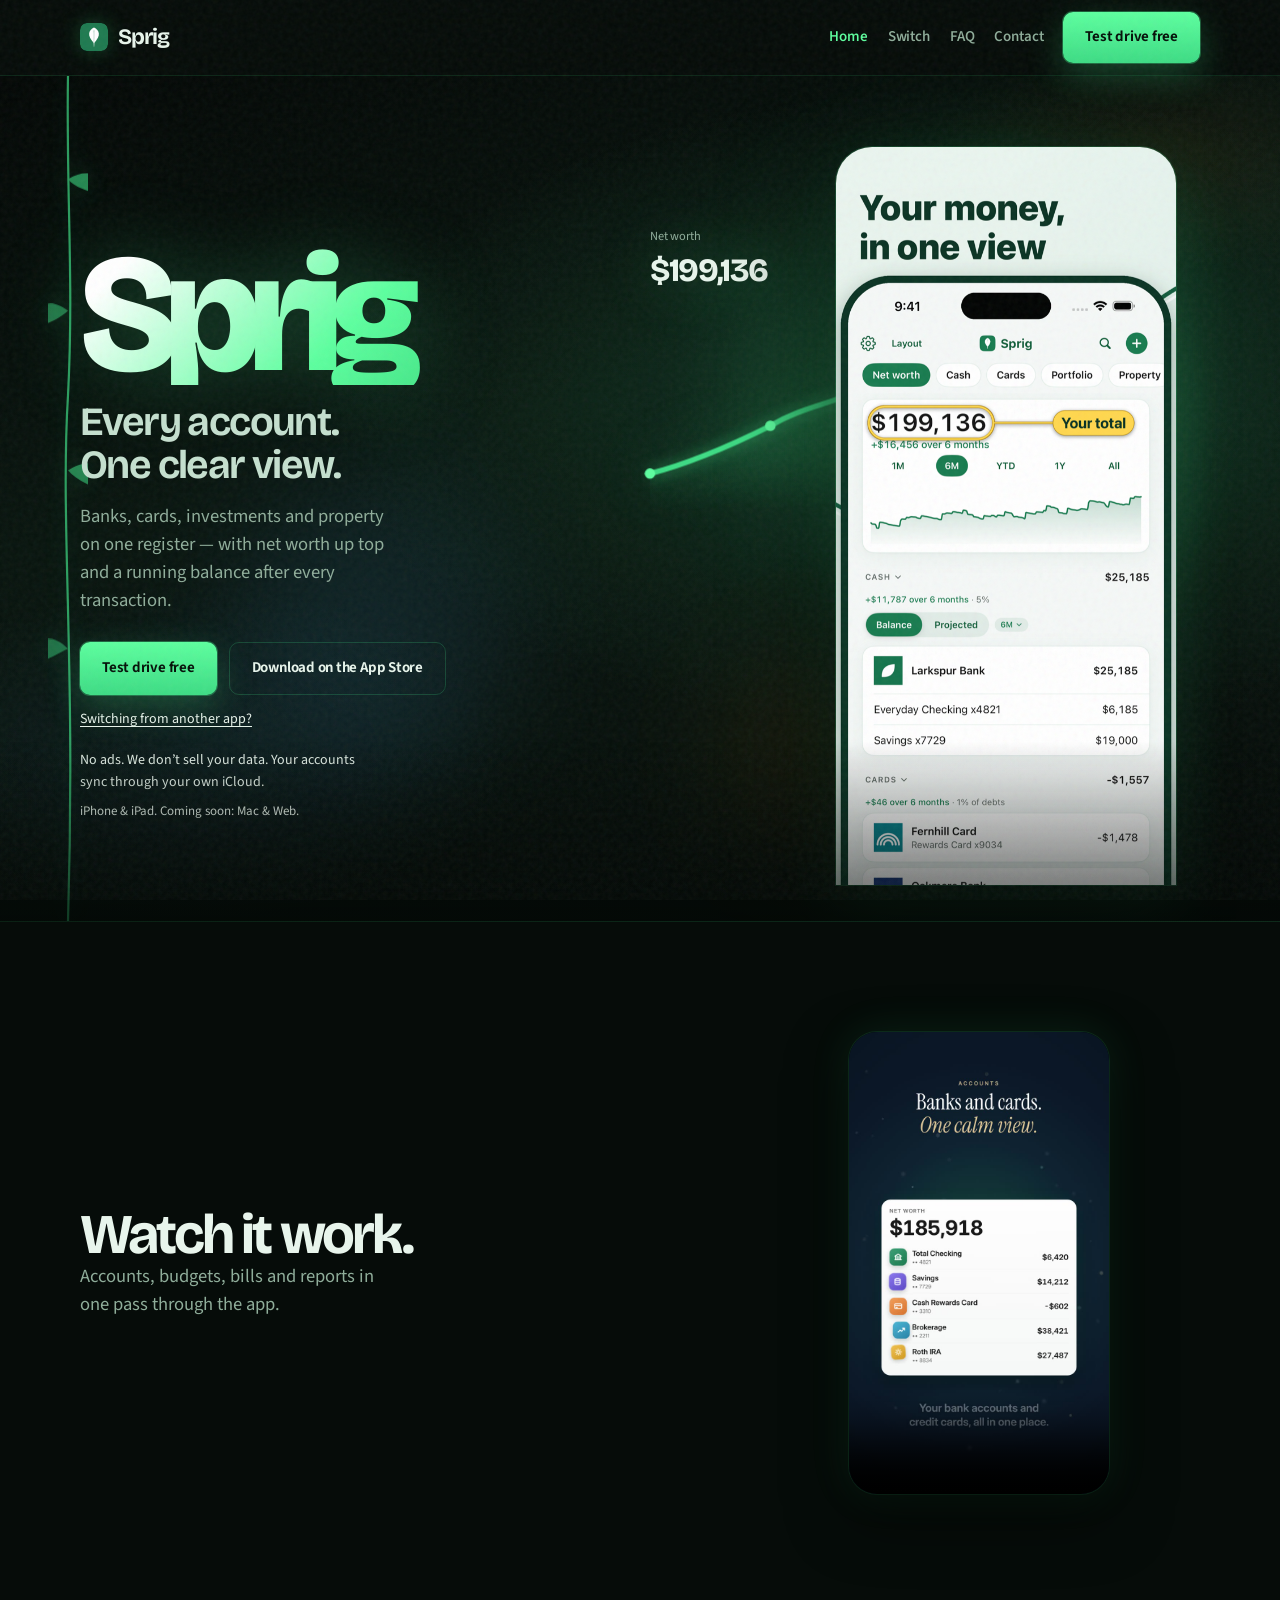
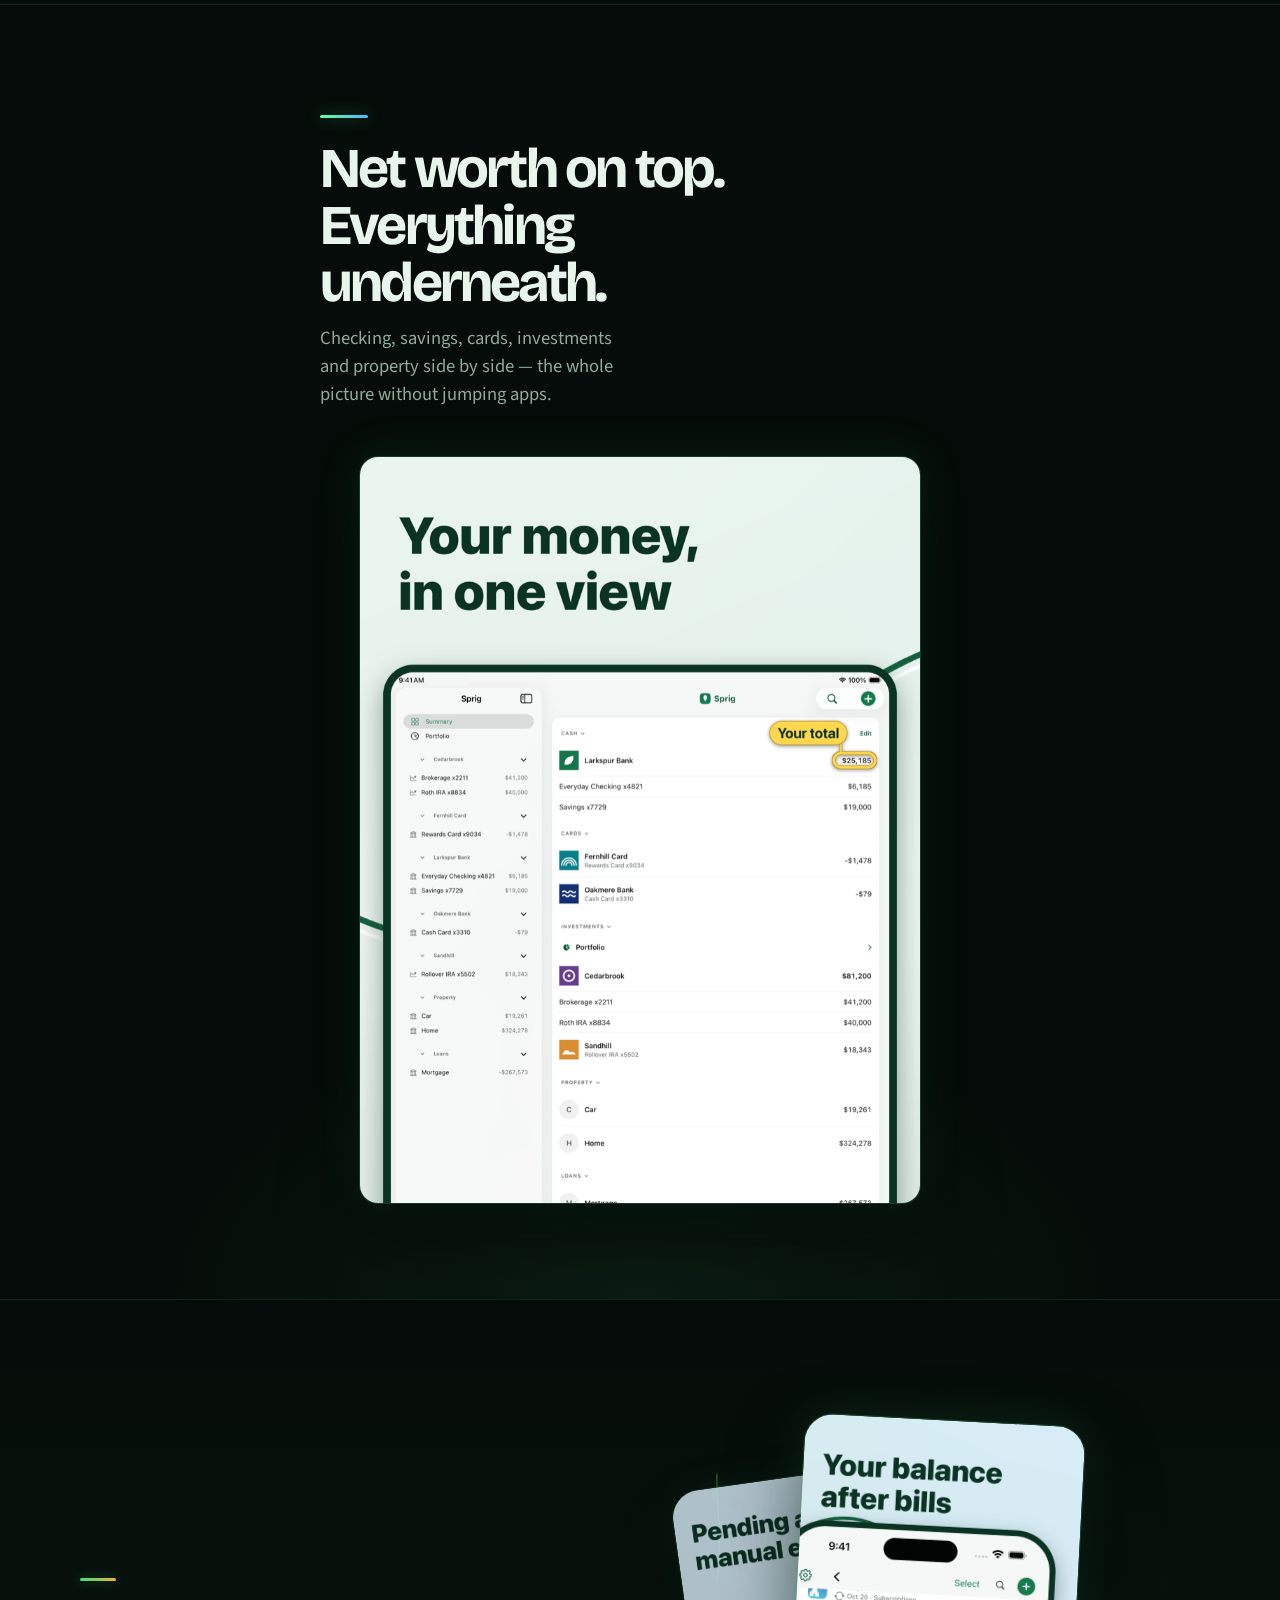
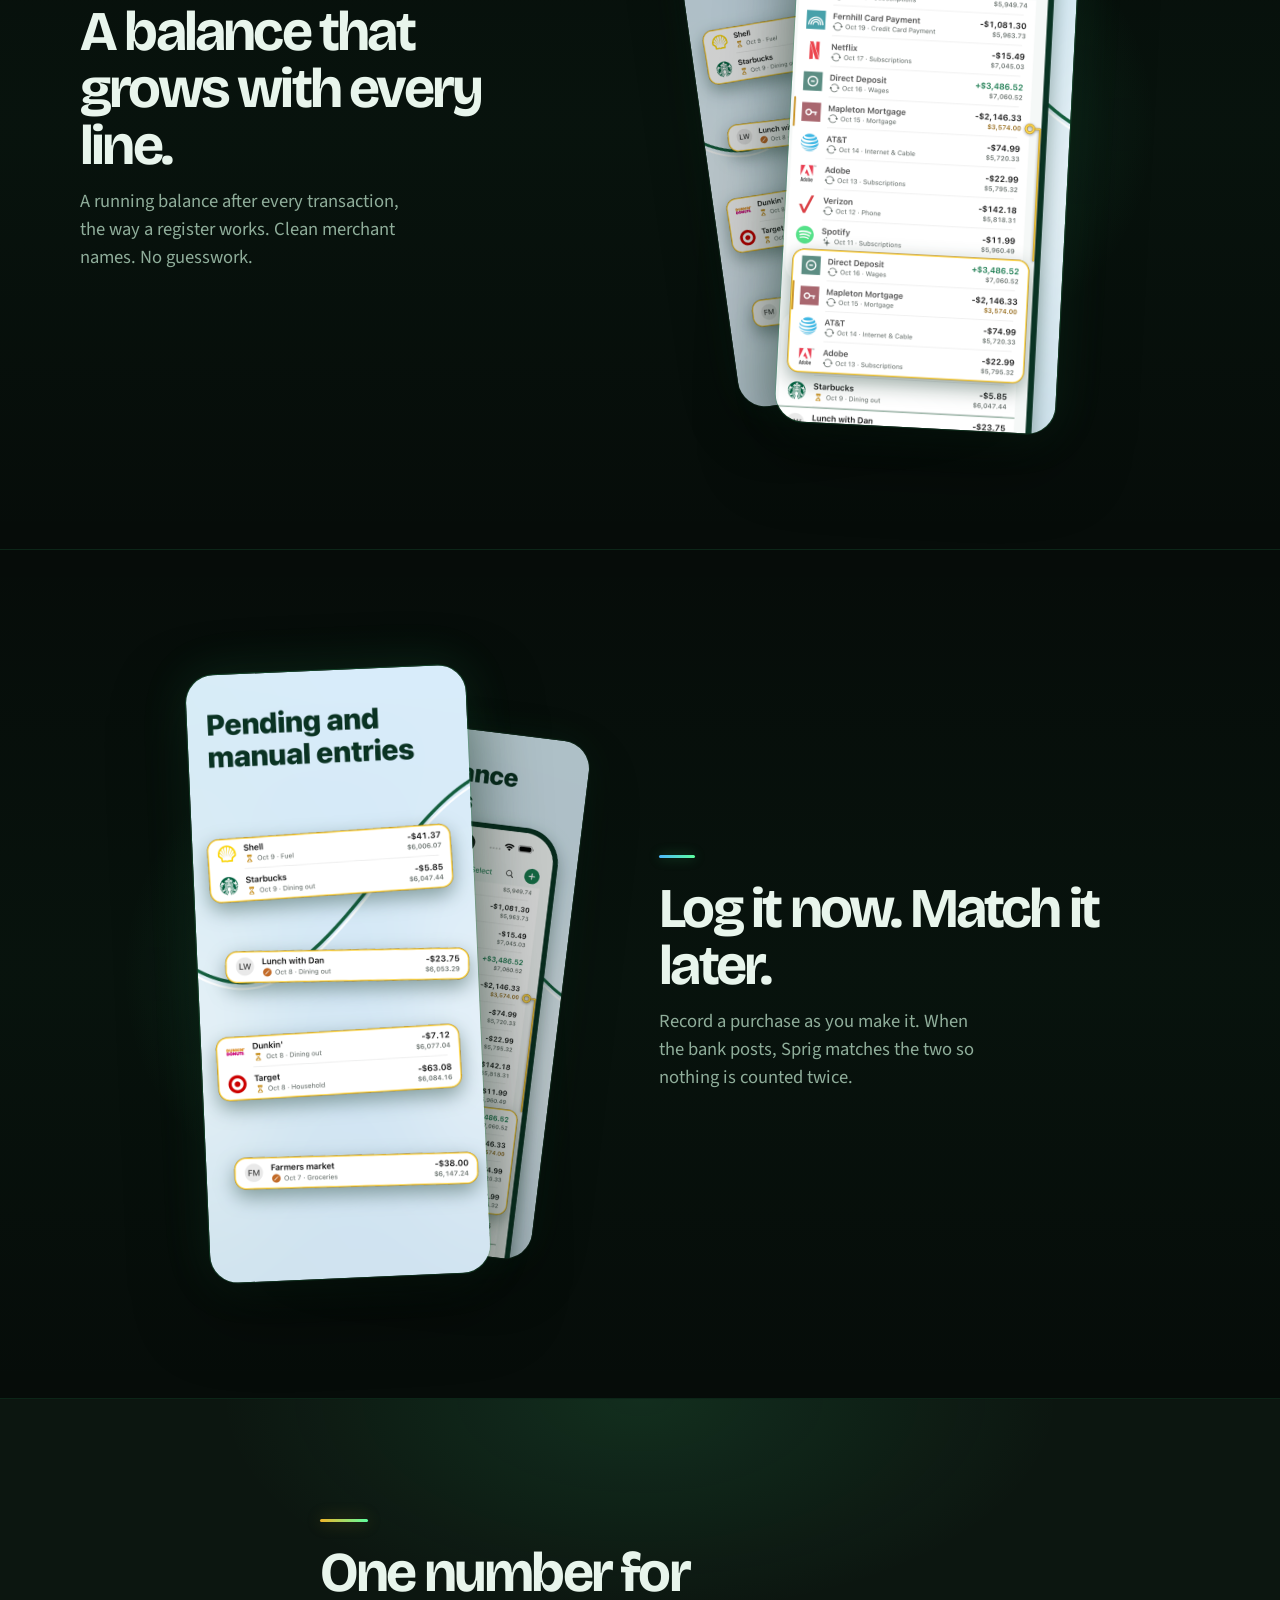
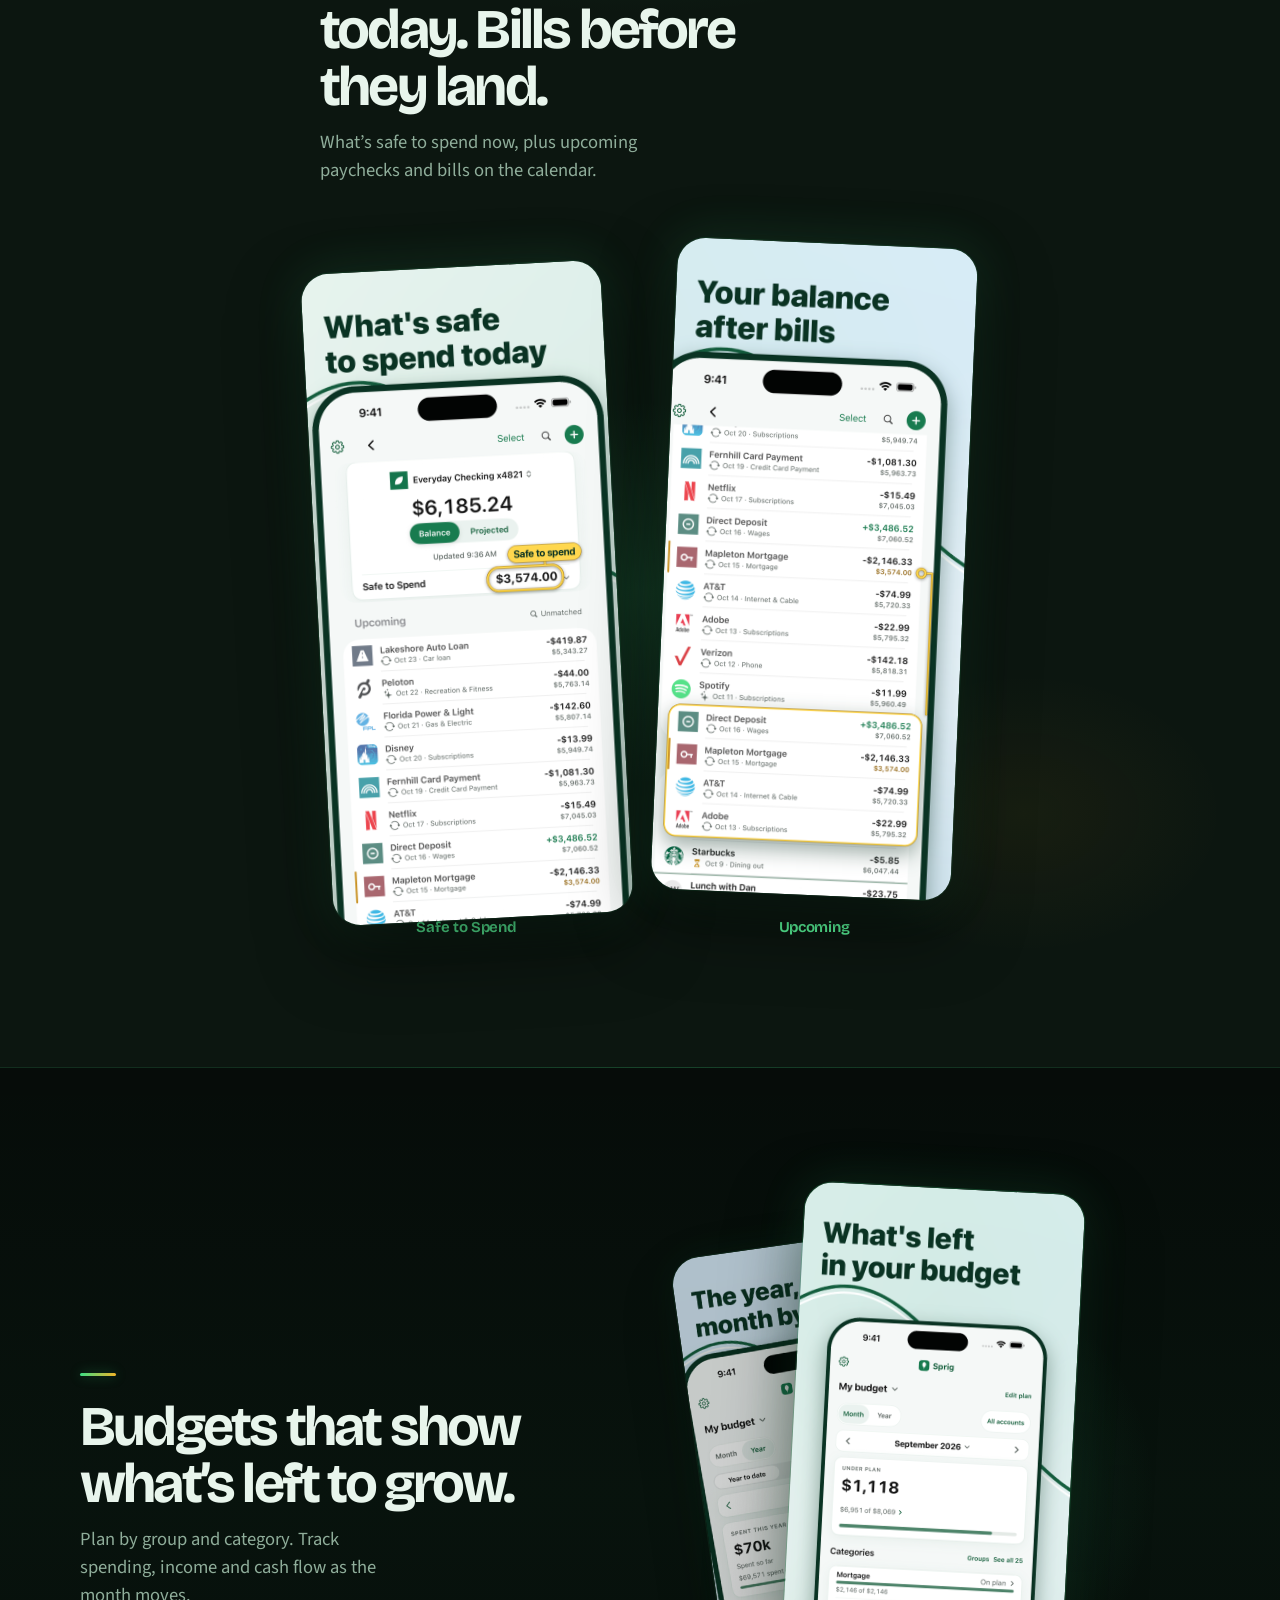
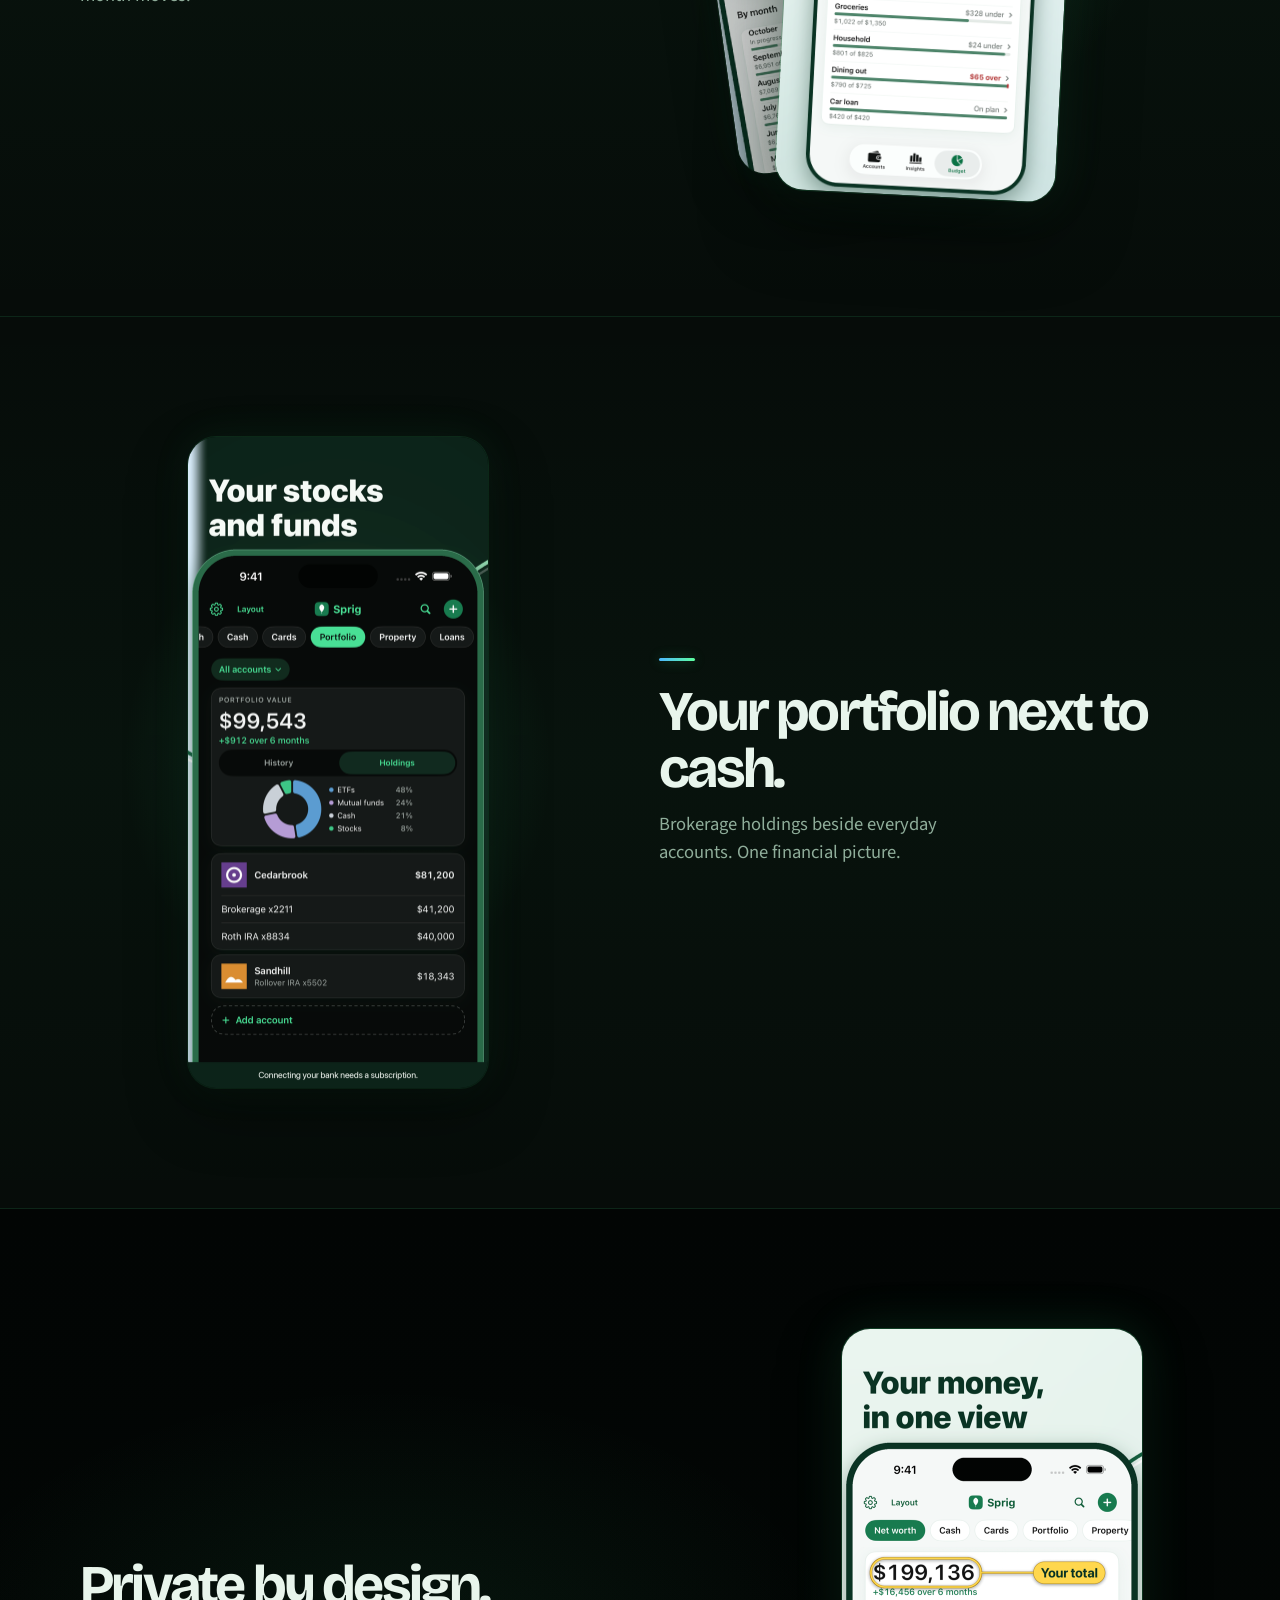
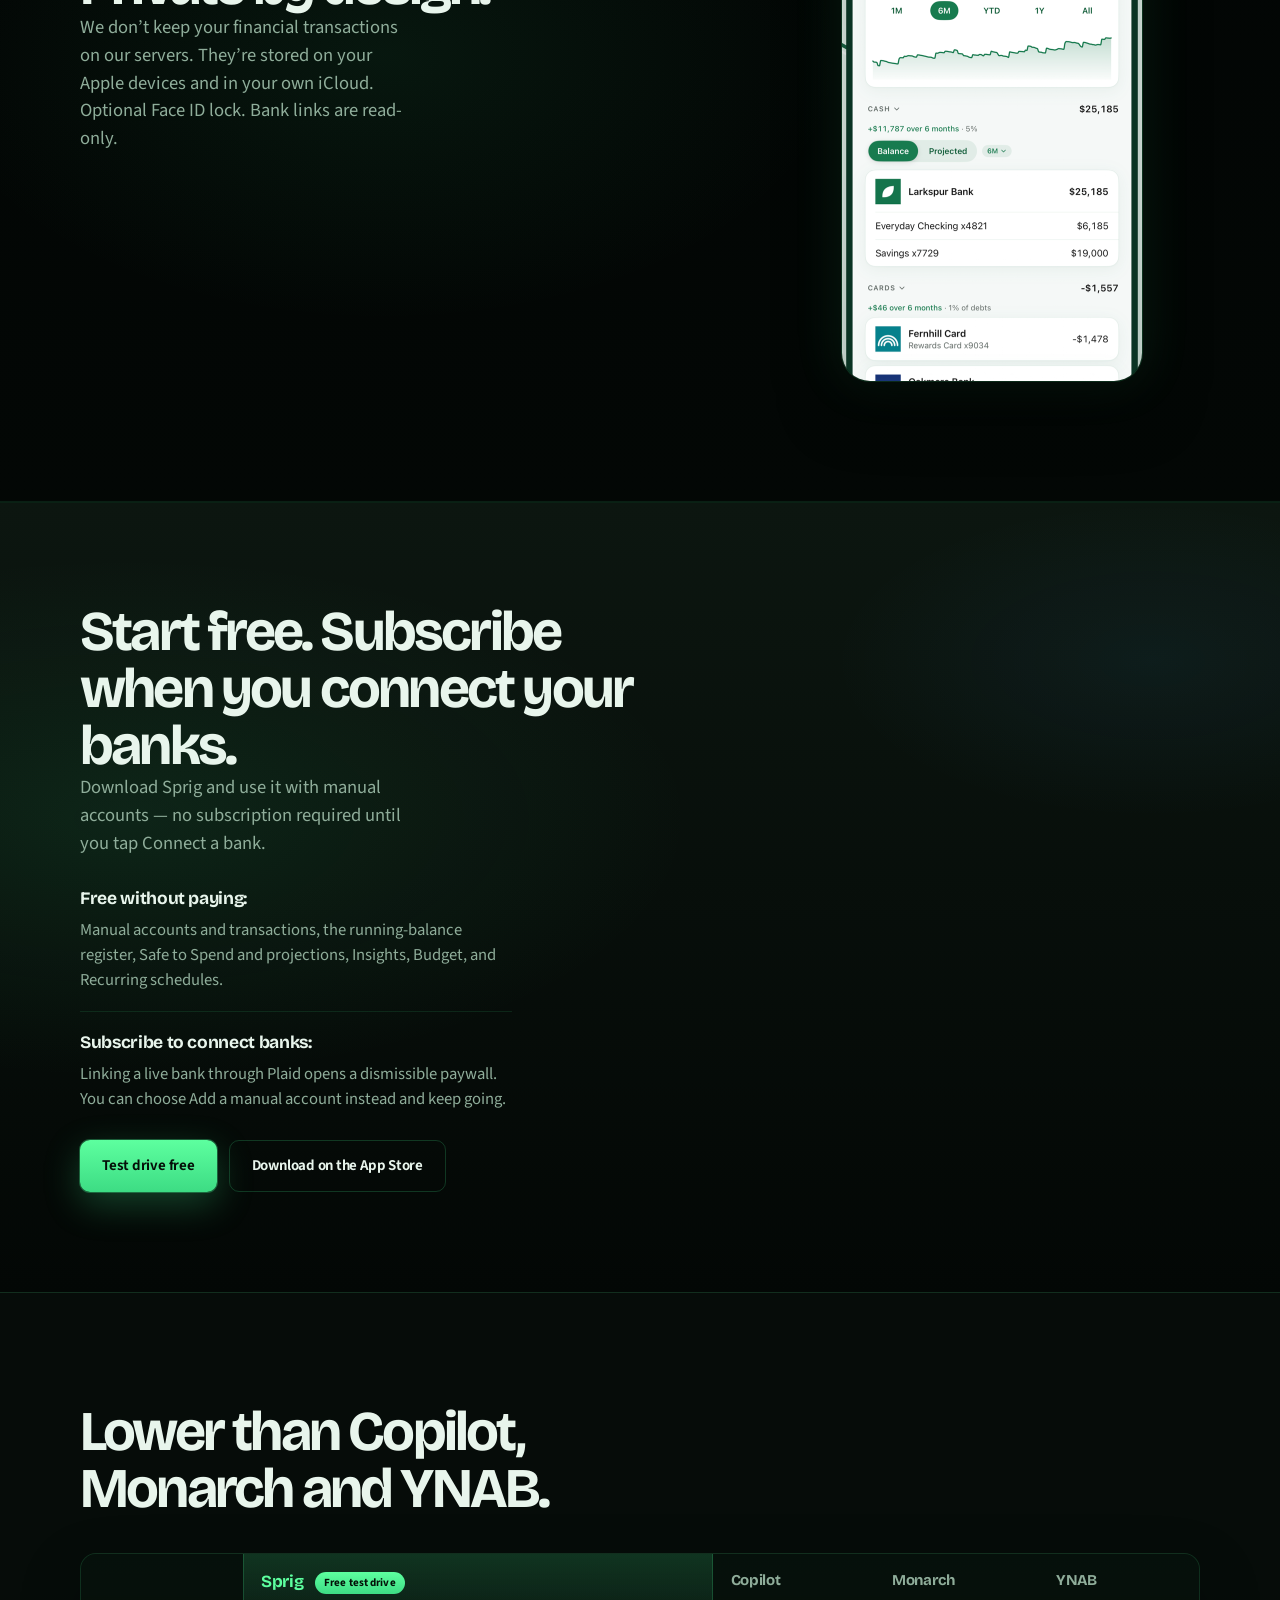
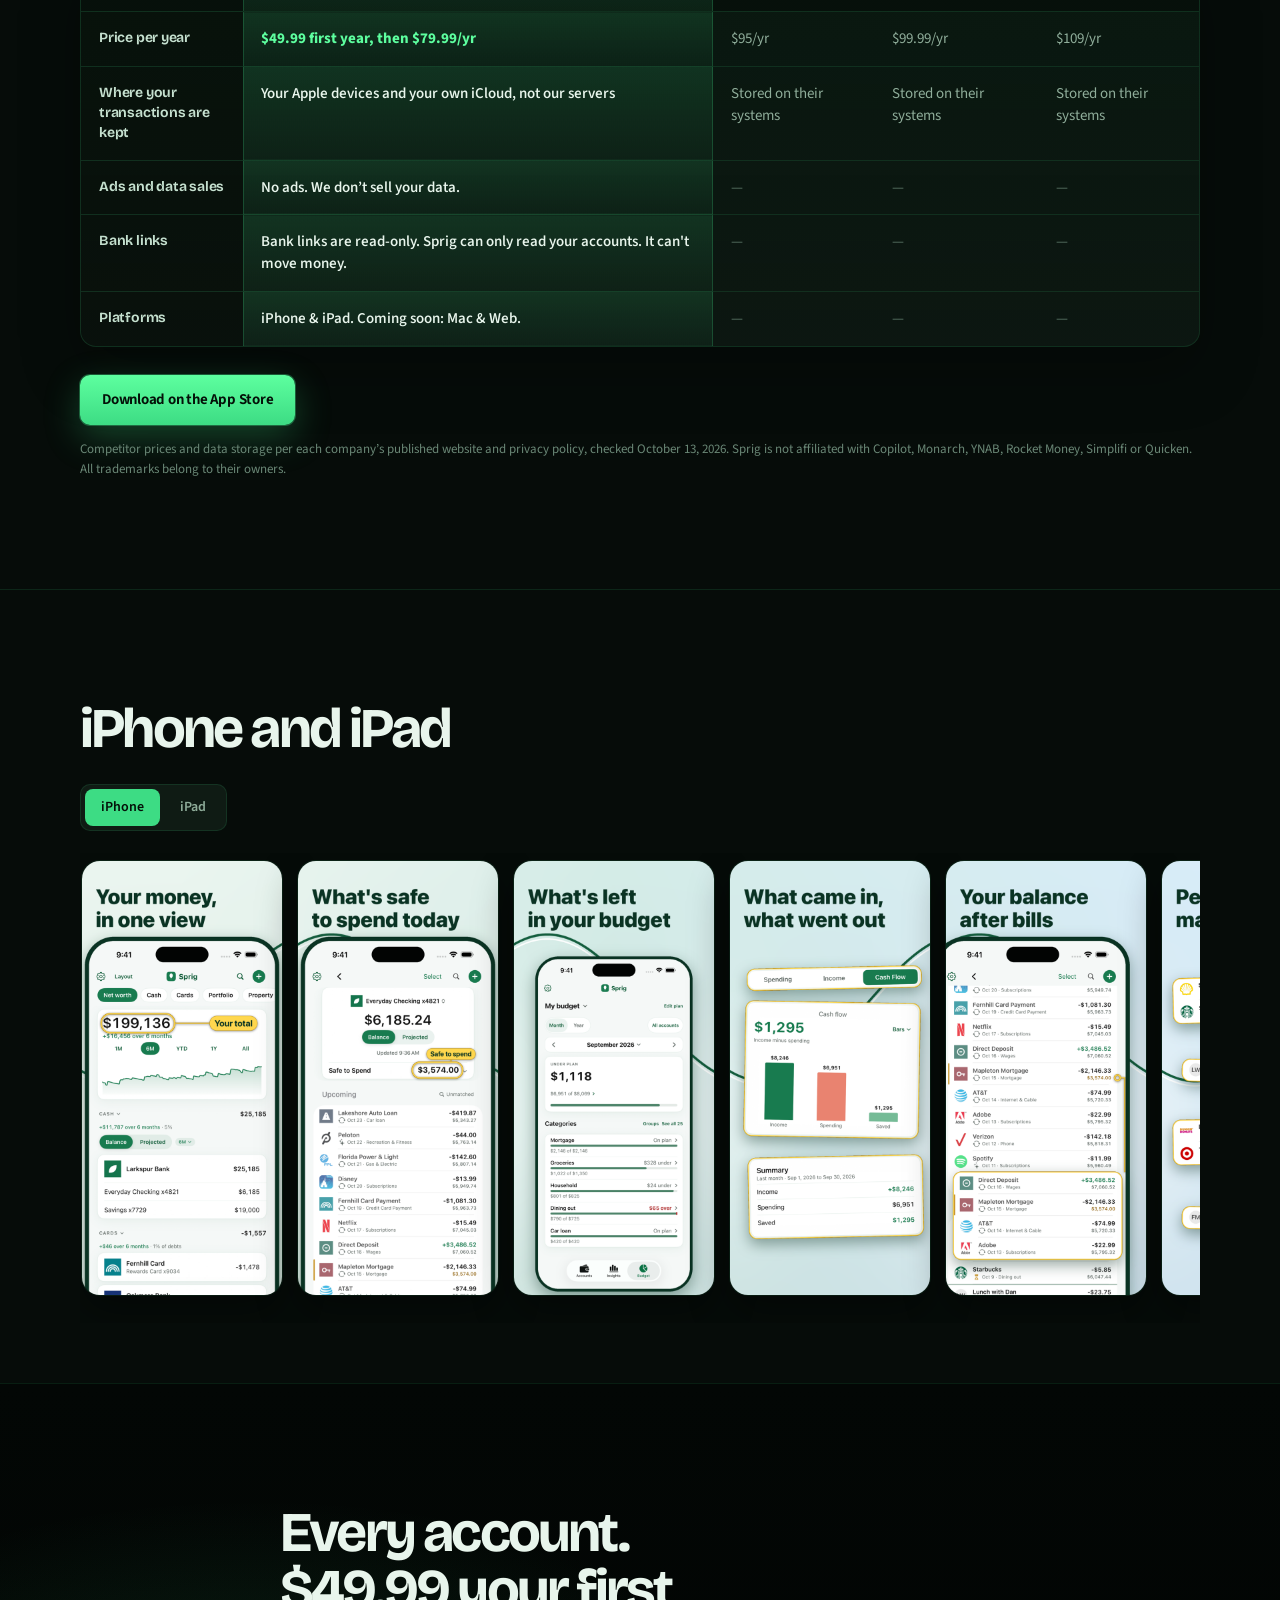
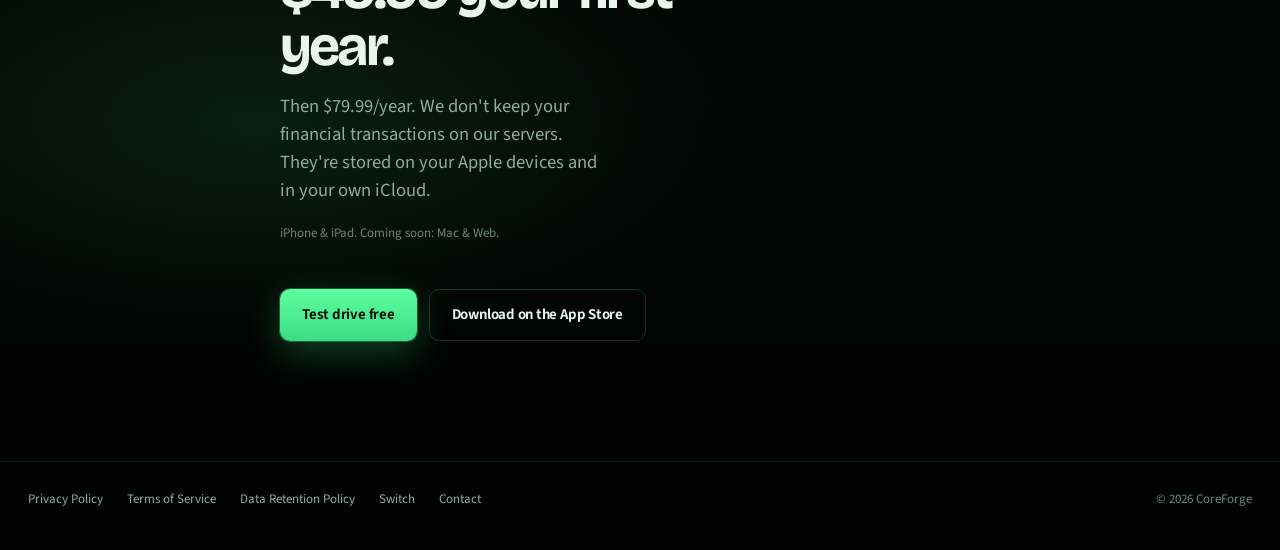
==== commit 988dacdc: "Clarify bank links can only read, not move money Replace the No one can move your money through Spri" ====
--- a/index.html
+++ b/index.html
@@ -273,7 +273,7 @@
             </tr>
             <tr>
               <th scope="row">Bank links</th>
-              <td class="col-sprig">Bank links are read-only. No one can move your money through Sprig.</td>
+              <td class="col-sprig">Bank links are read-only. Sprig can only read your accounts. It can't move money.</td>
               <td class="dash" aria-label="Not compared">—</td>
               <td class="dash" aria-label="Not compared">—</td>
               <td class="dash" aria-label="Not compared">—</td>
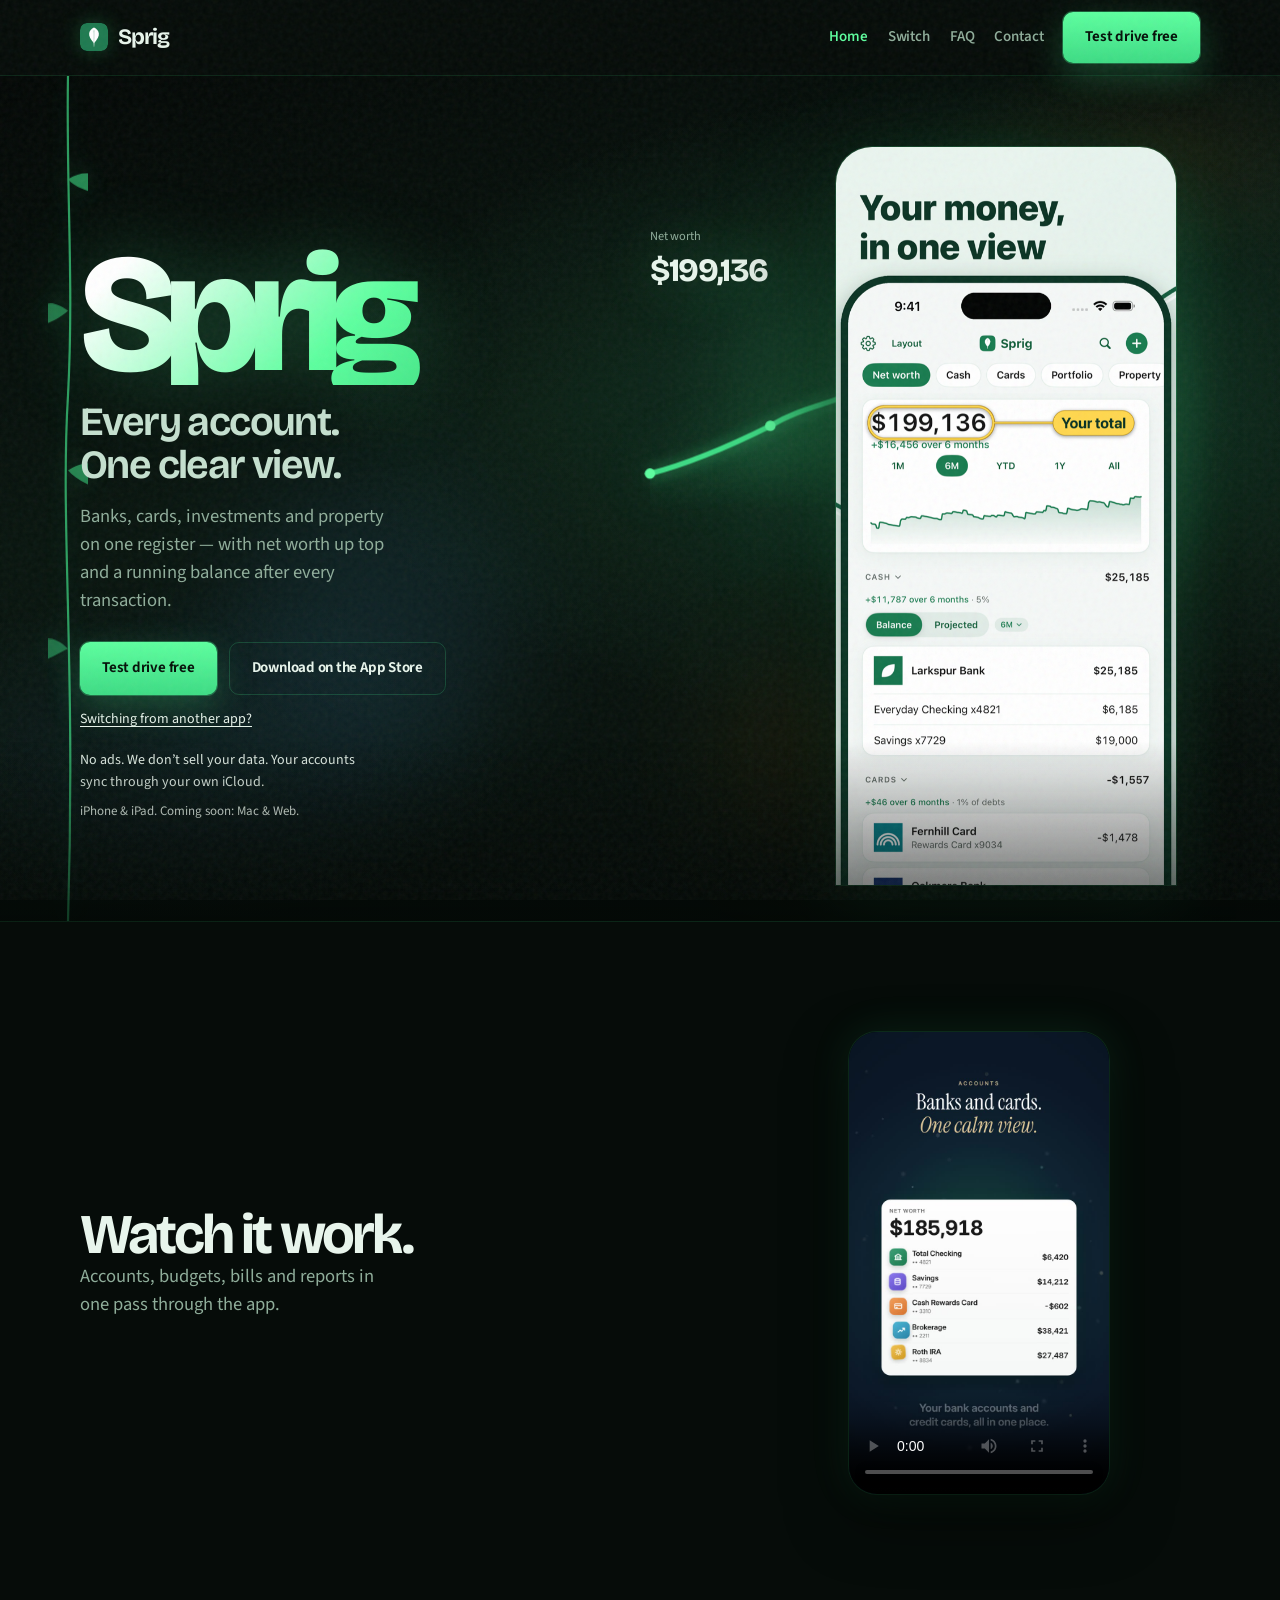
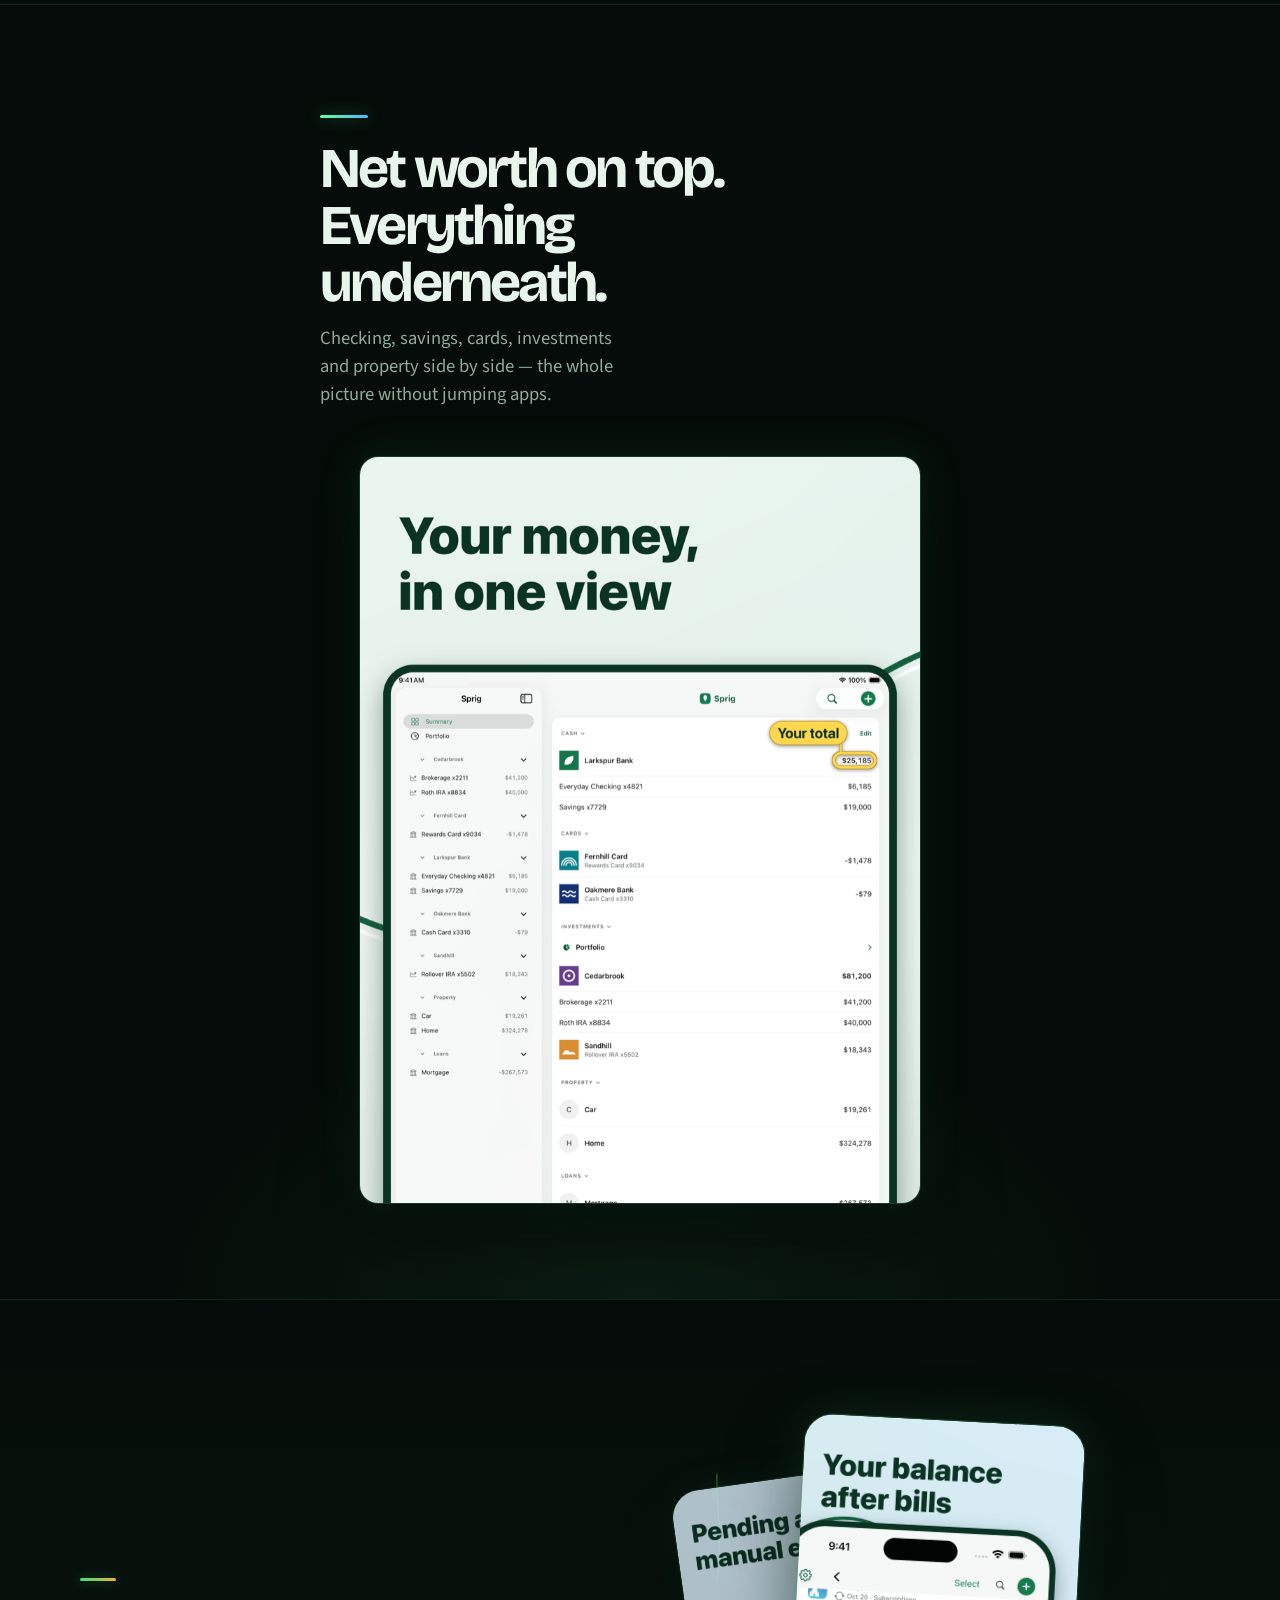
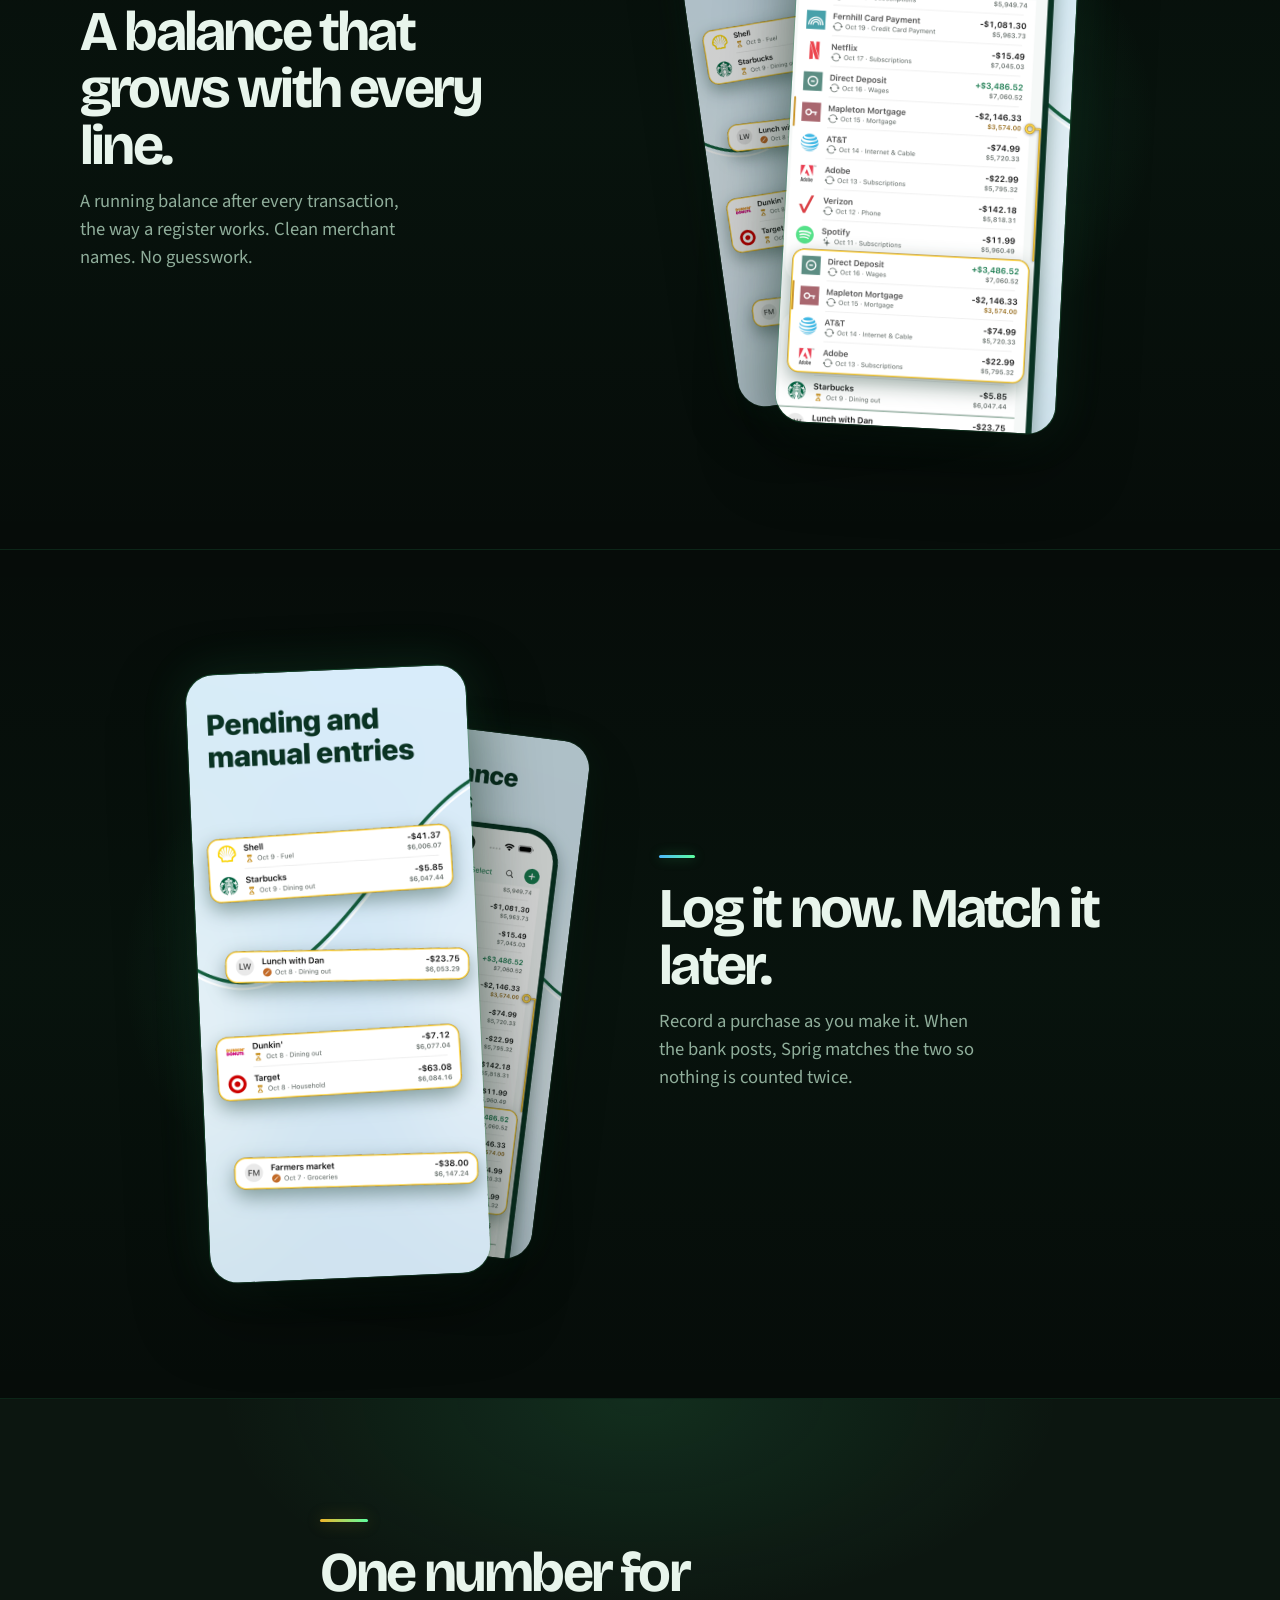
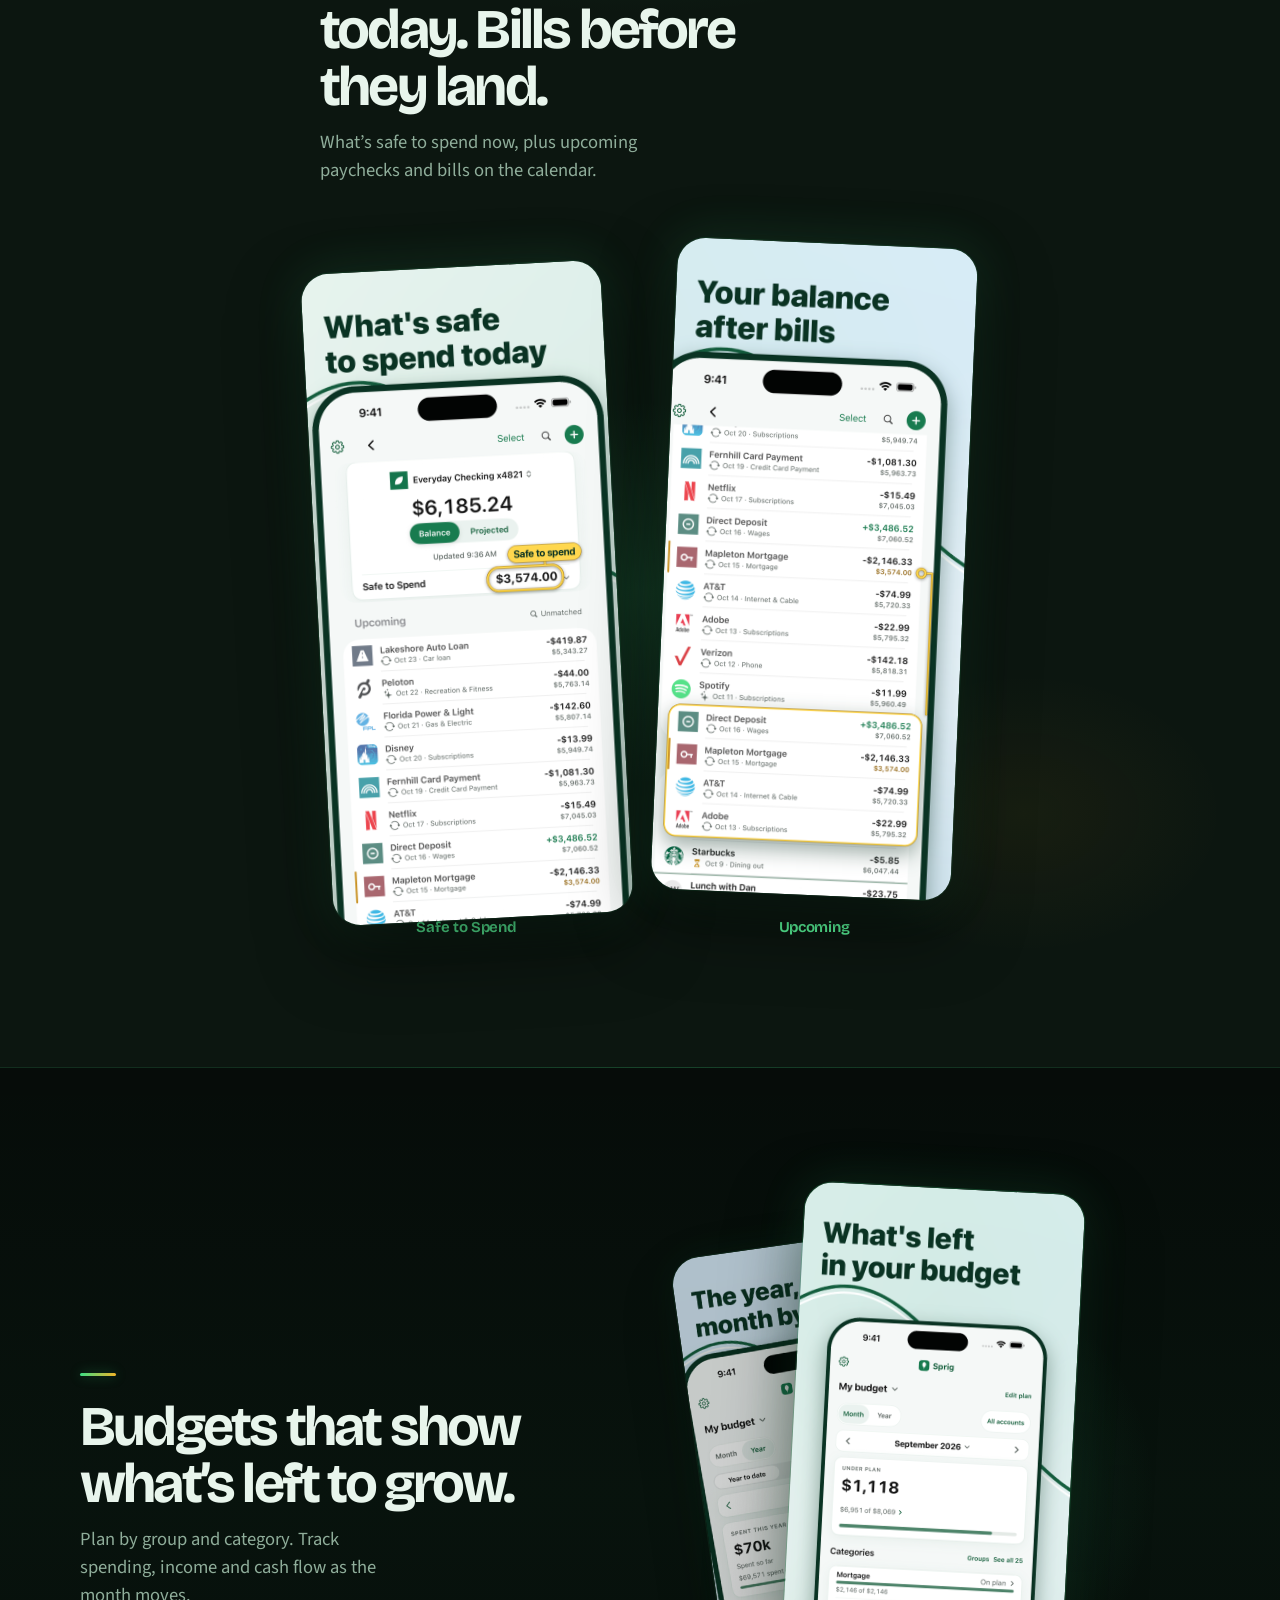
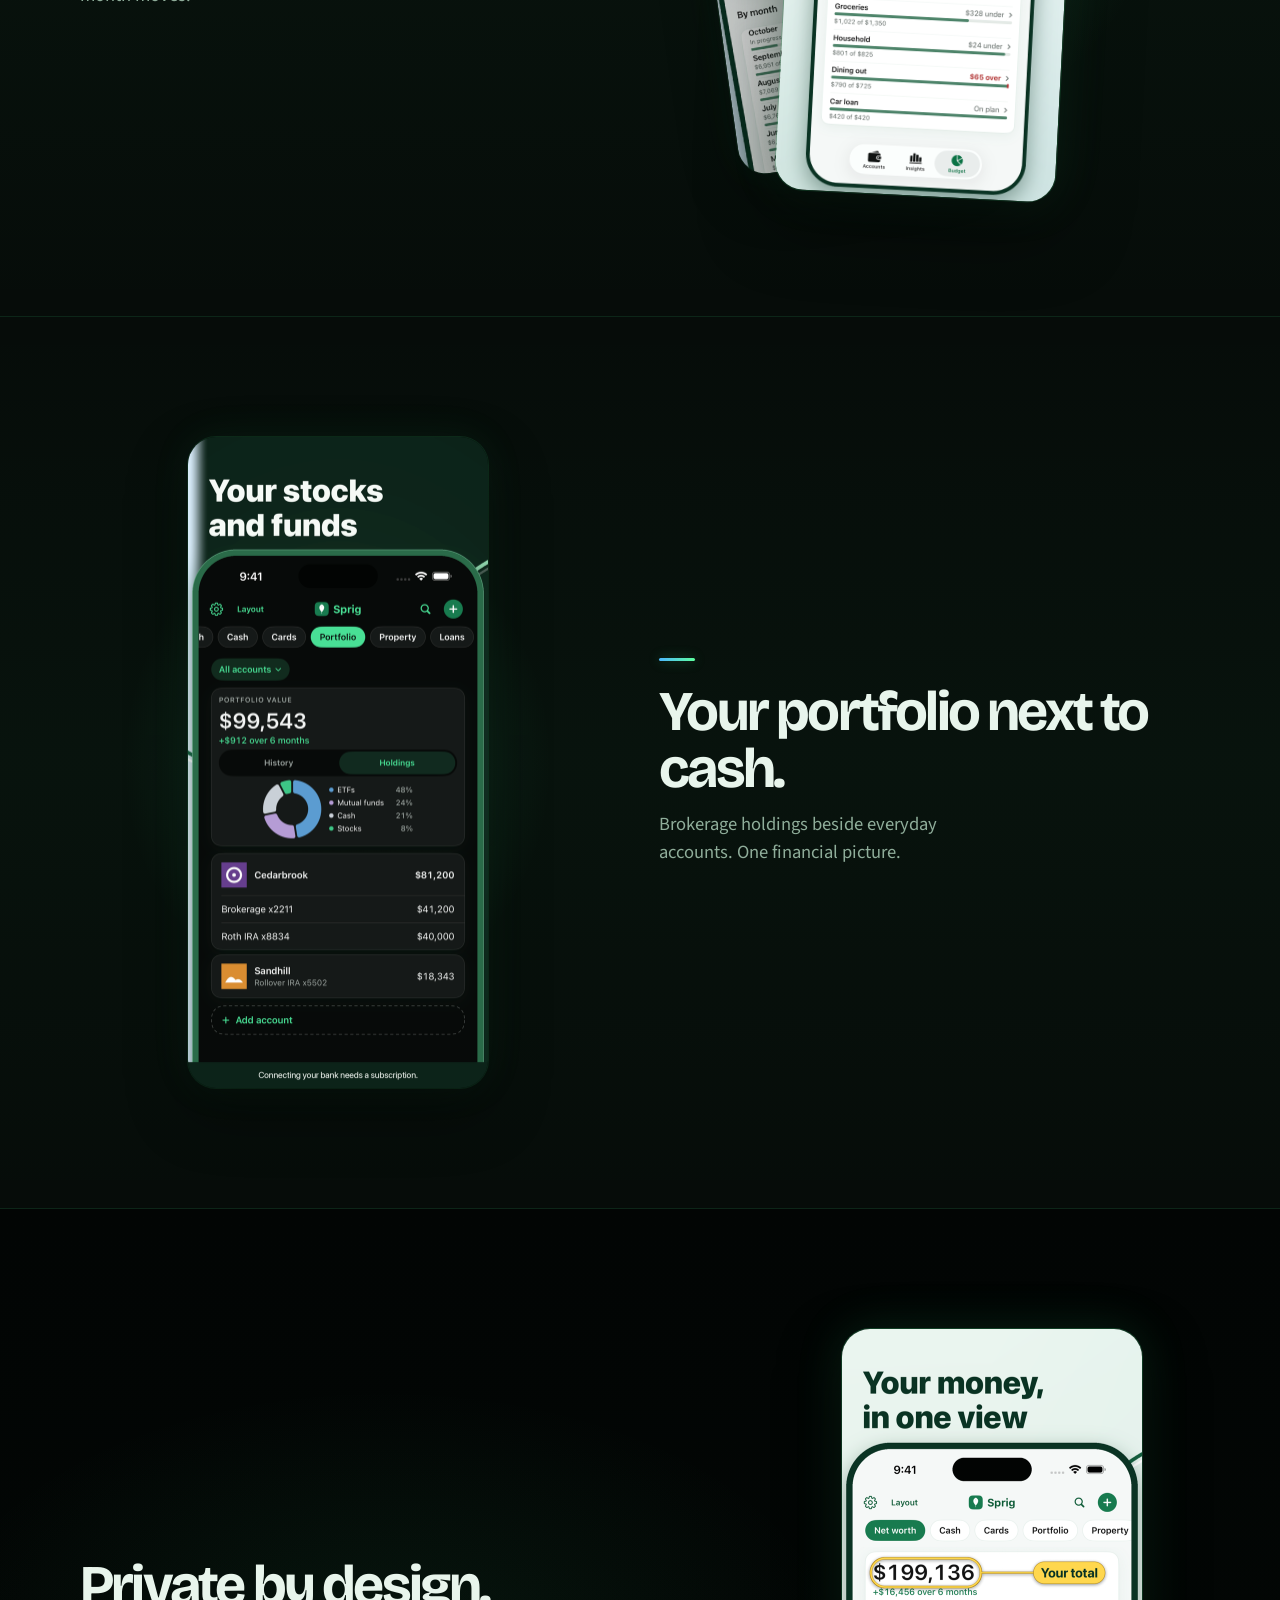
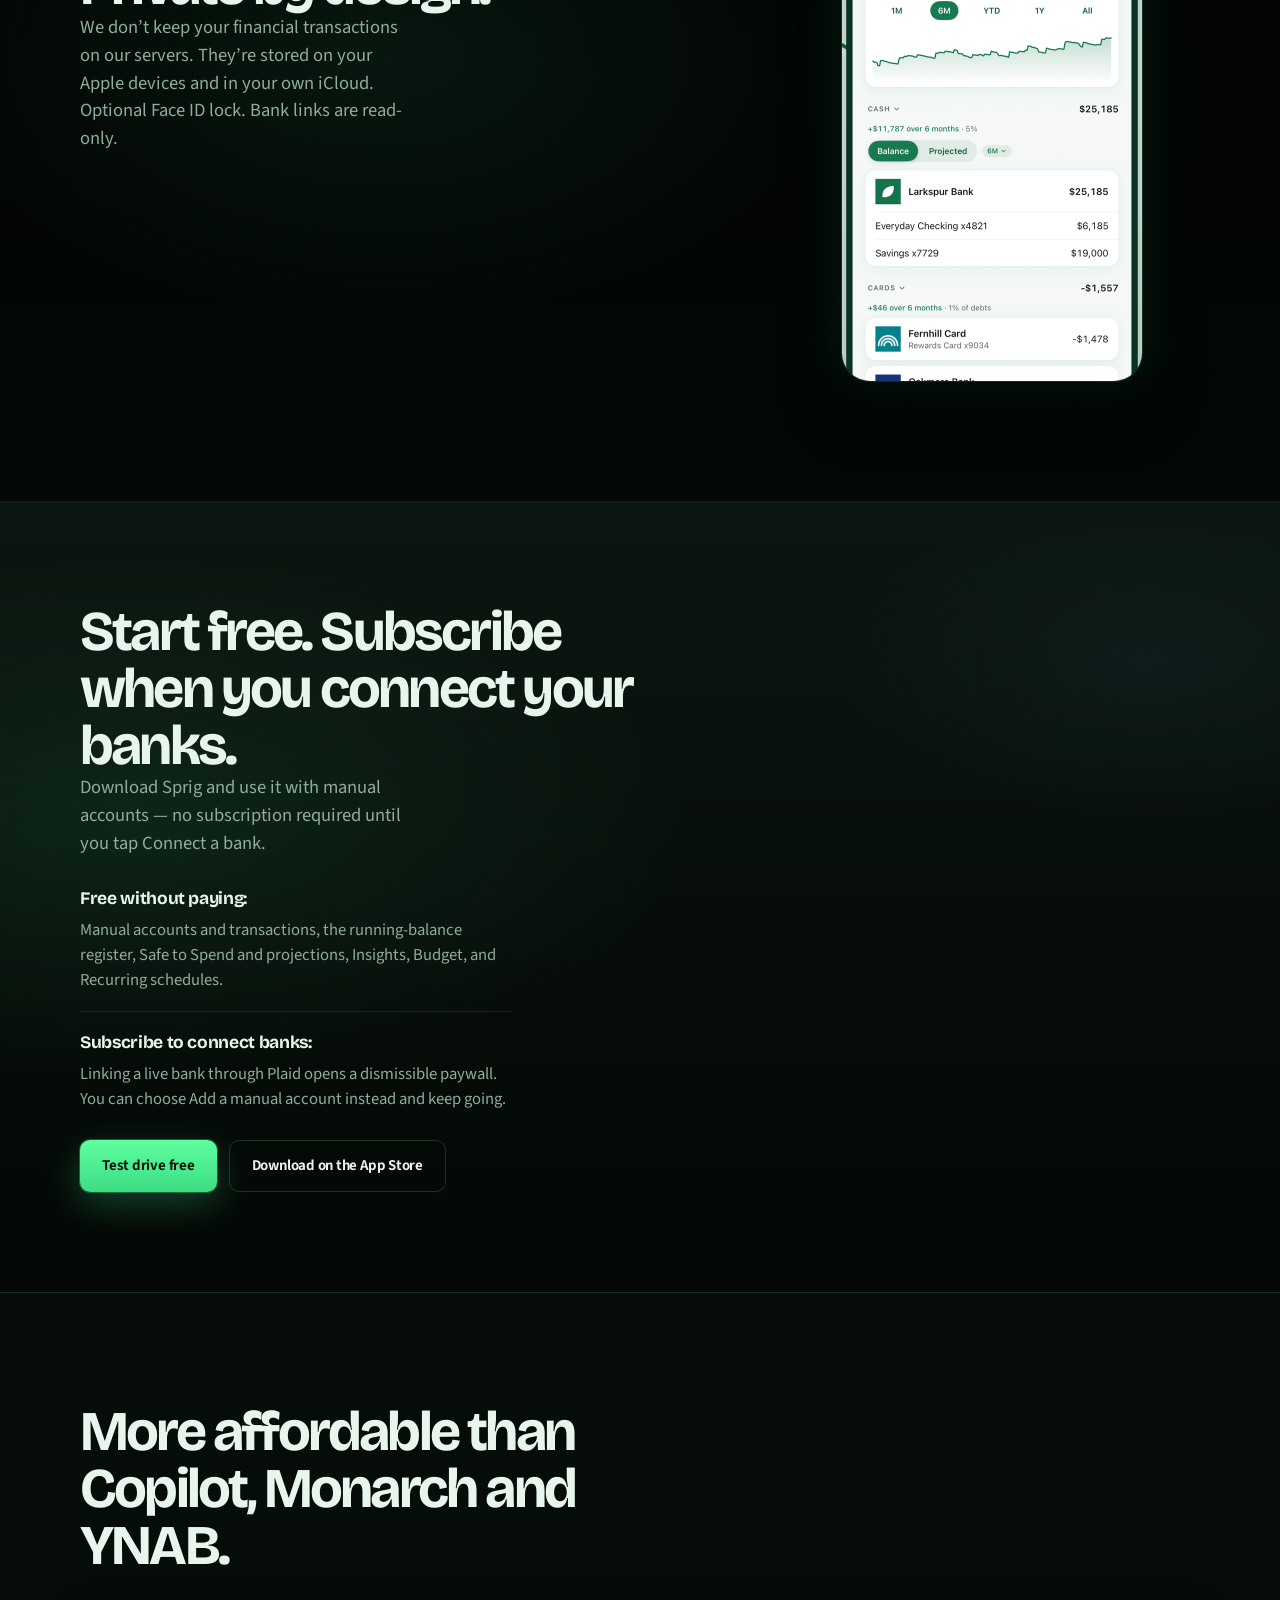
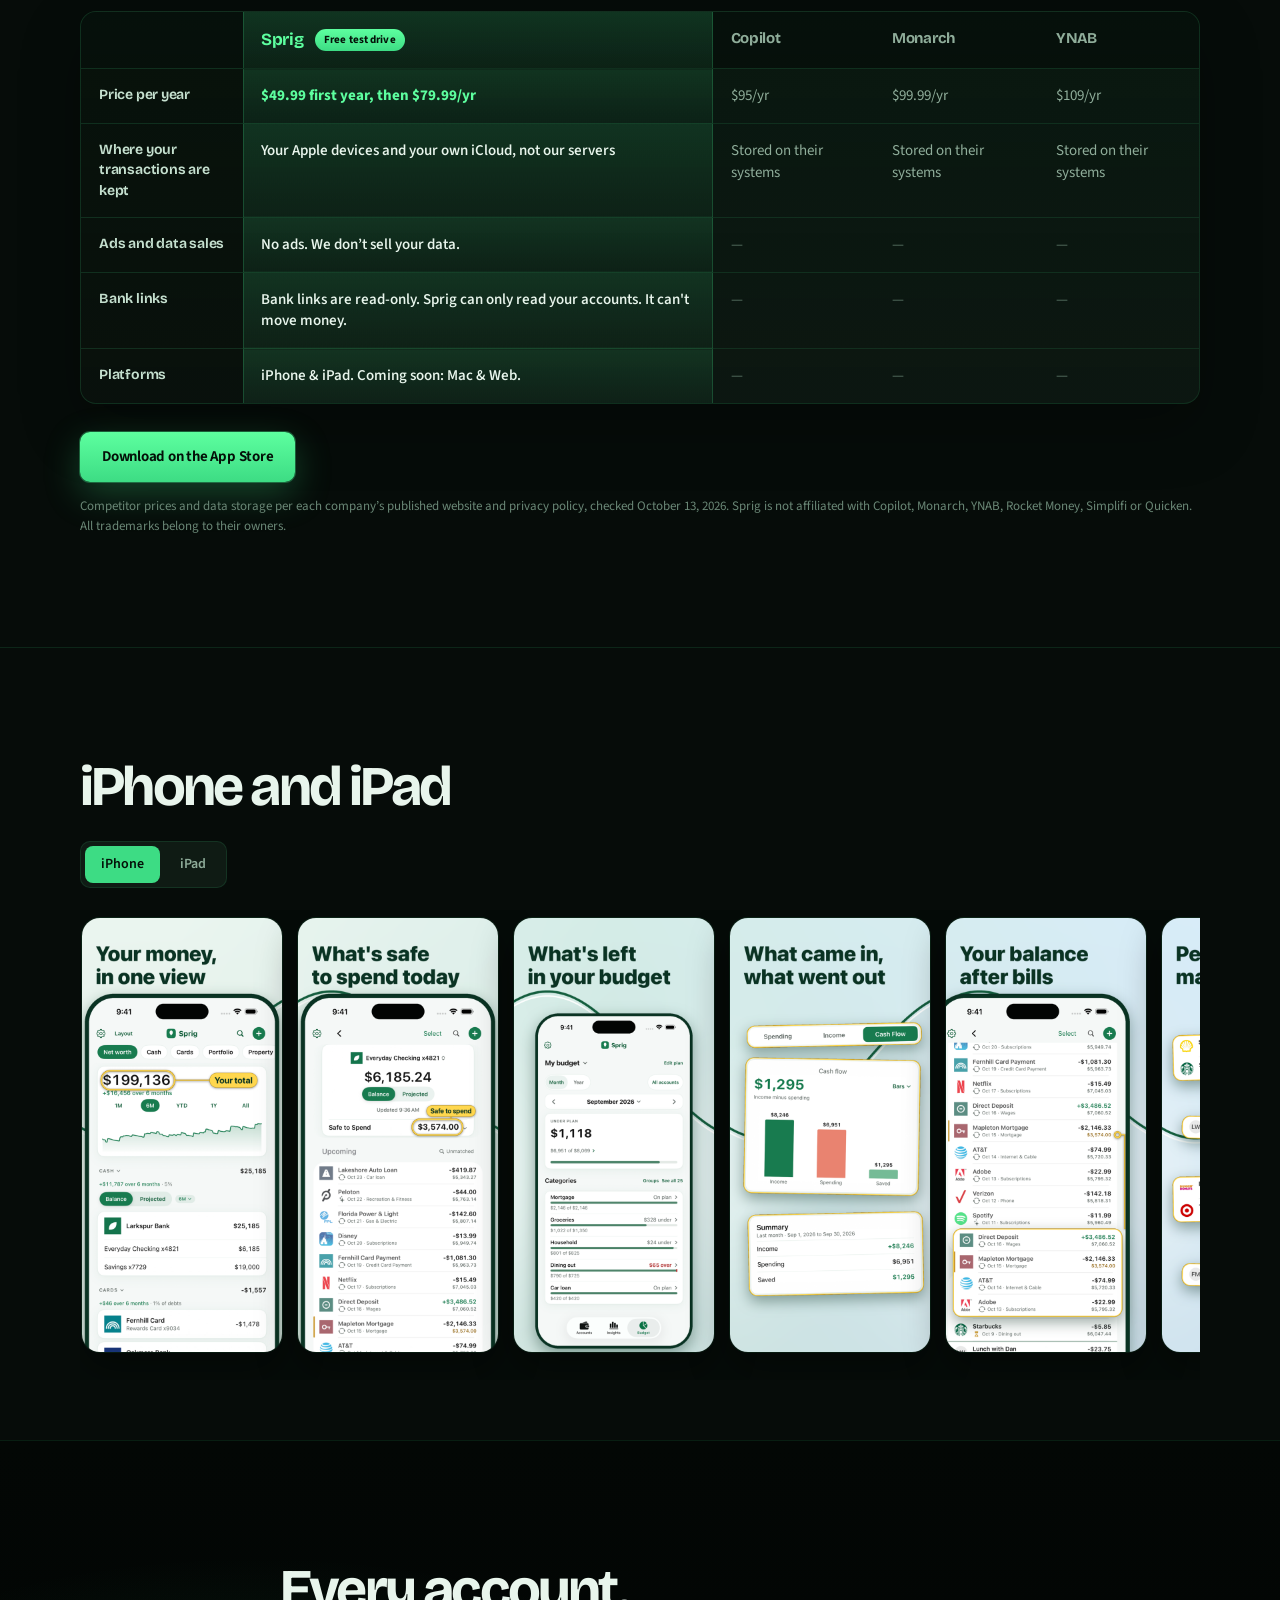
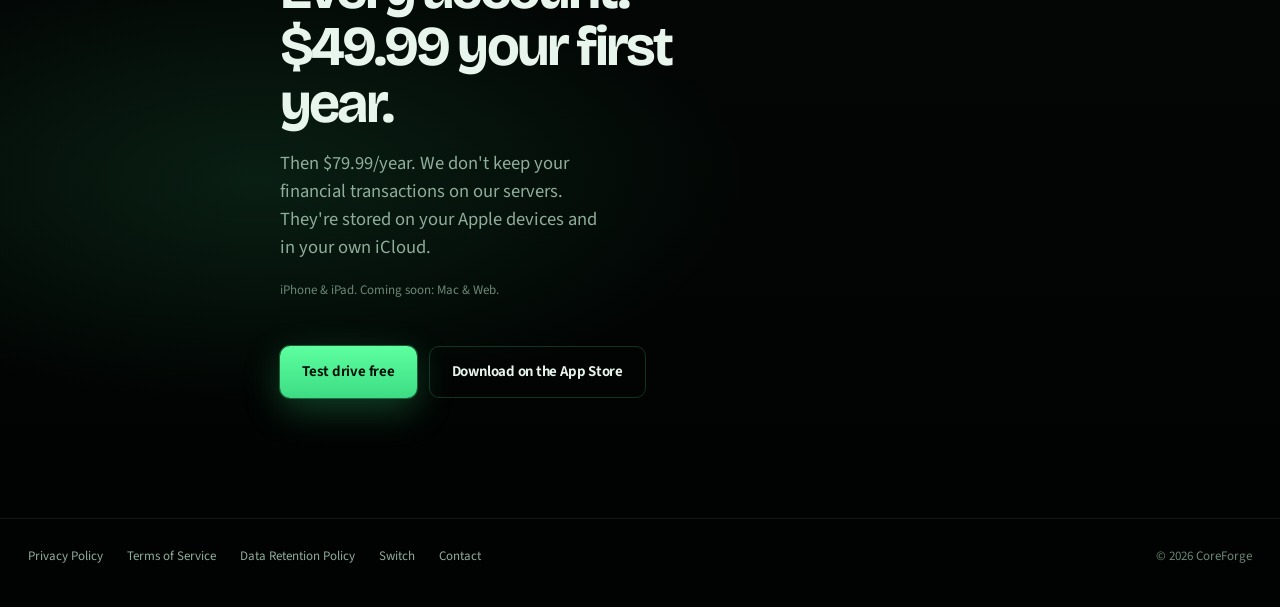
==== commit a501bd7f: "Legal-approved pricing copy: More affordable than Copilot, Monarch and YNAB Co-authored-by: topshopn" ====
--- a/index.html
+++ b/index.html
@@ -237,7 +237,7 @@
 
   <section class="price-band" id="compare">
     <div class="wrap reveal">
-      <h2>Lower than Copilot, Monarch and YNAB.</h2>
+      <h2>More affordable than Copilot, Monarch and YNAB.</h2>
       <div class="compare-scroll" role="region" aria-label="Price and privacy comparison" tabindex="0">
         <table class="compare-table">
           <thead>
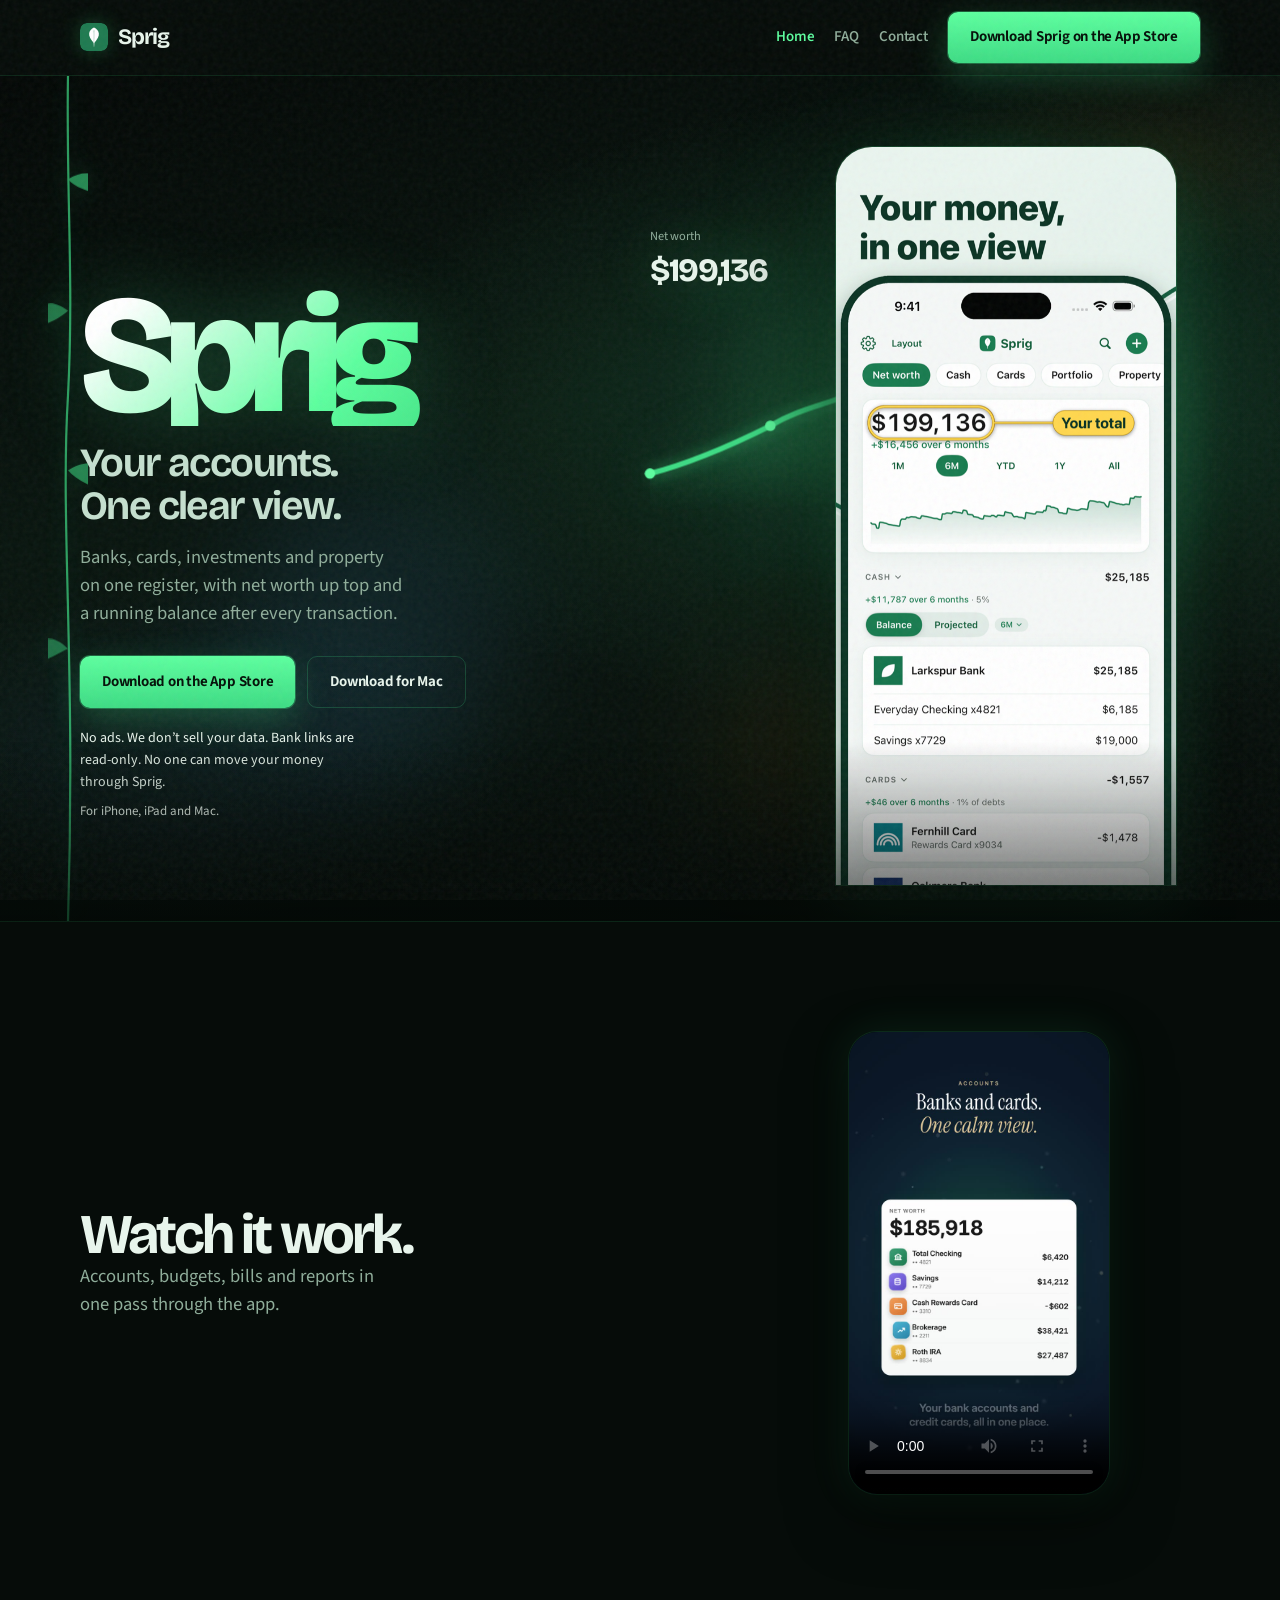
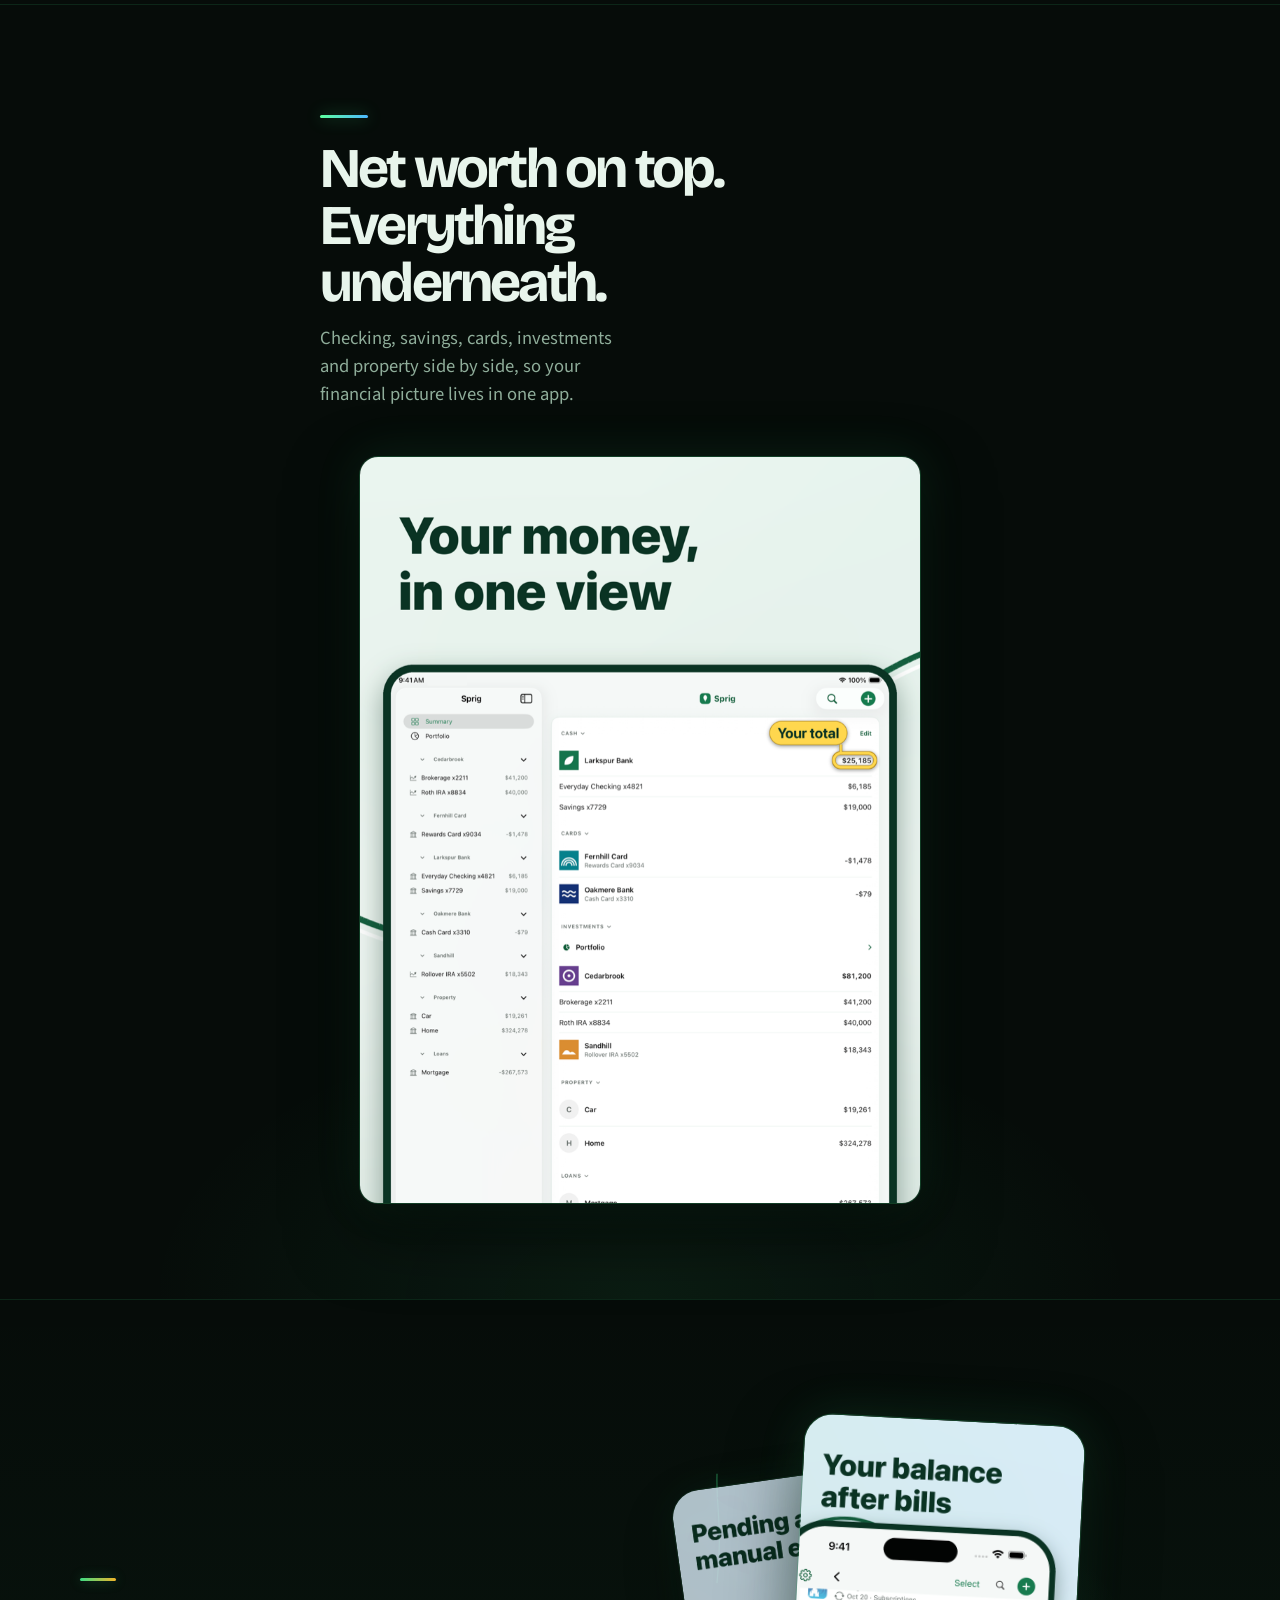
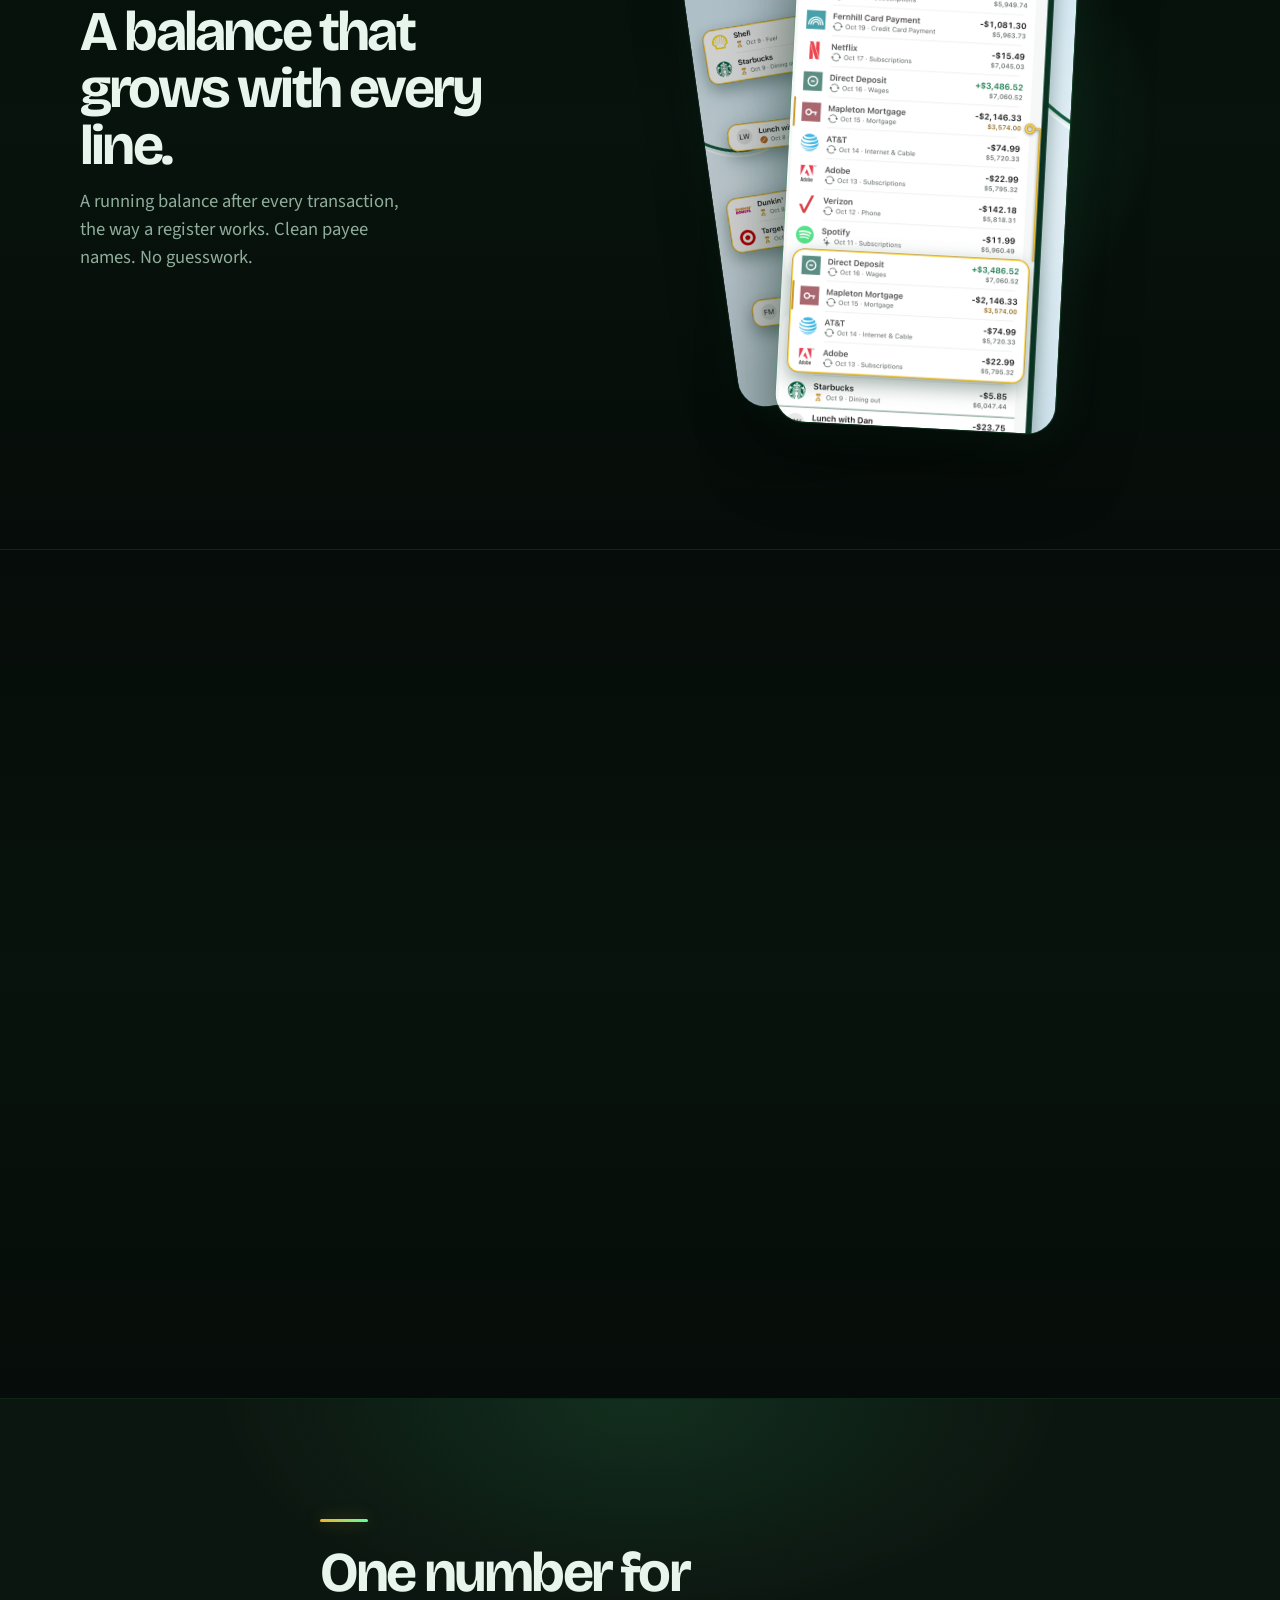
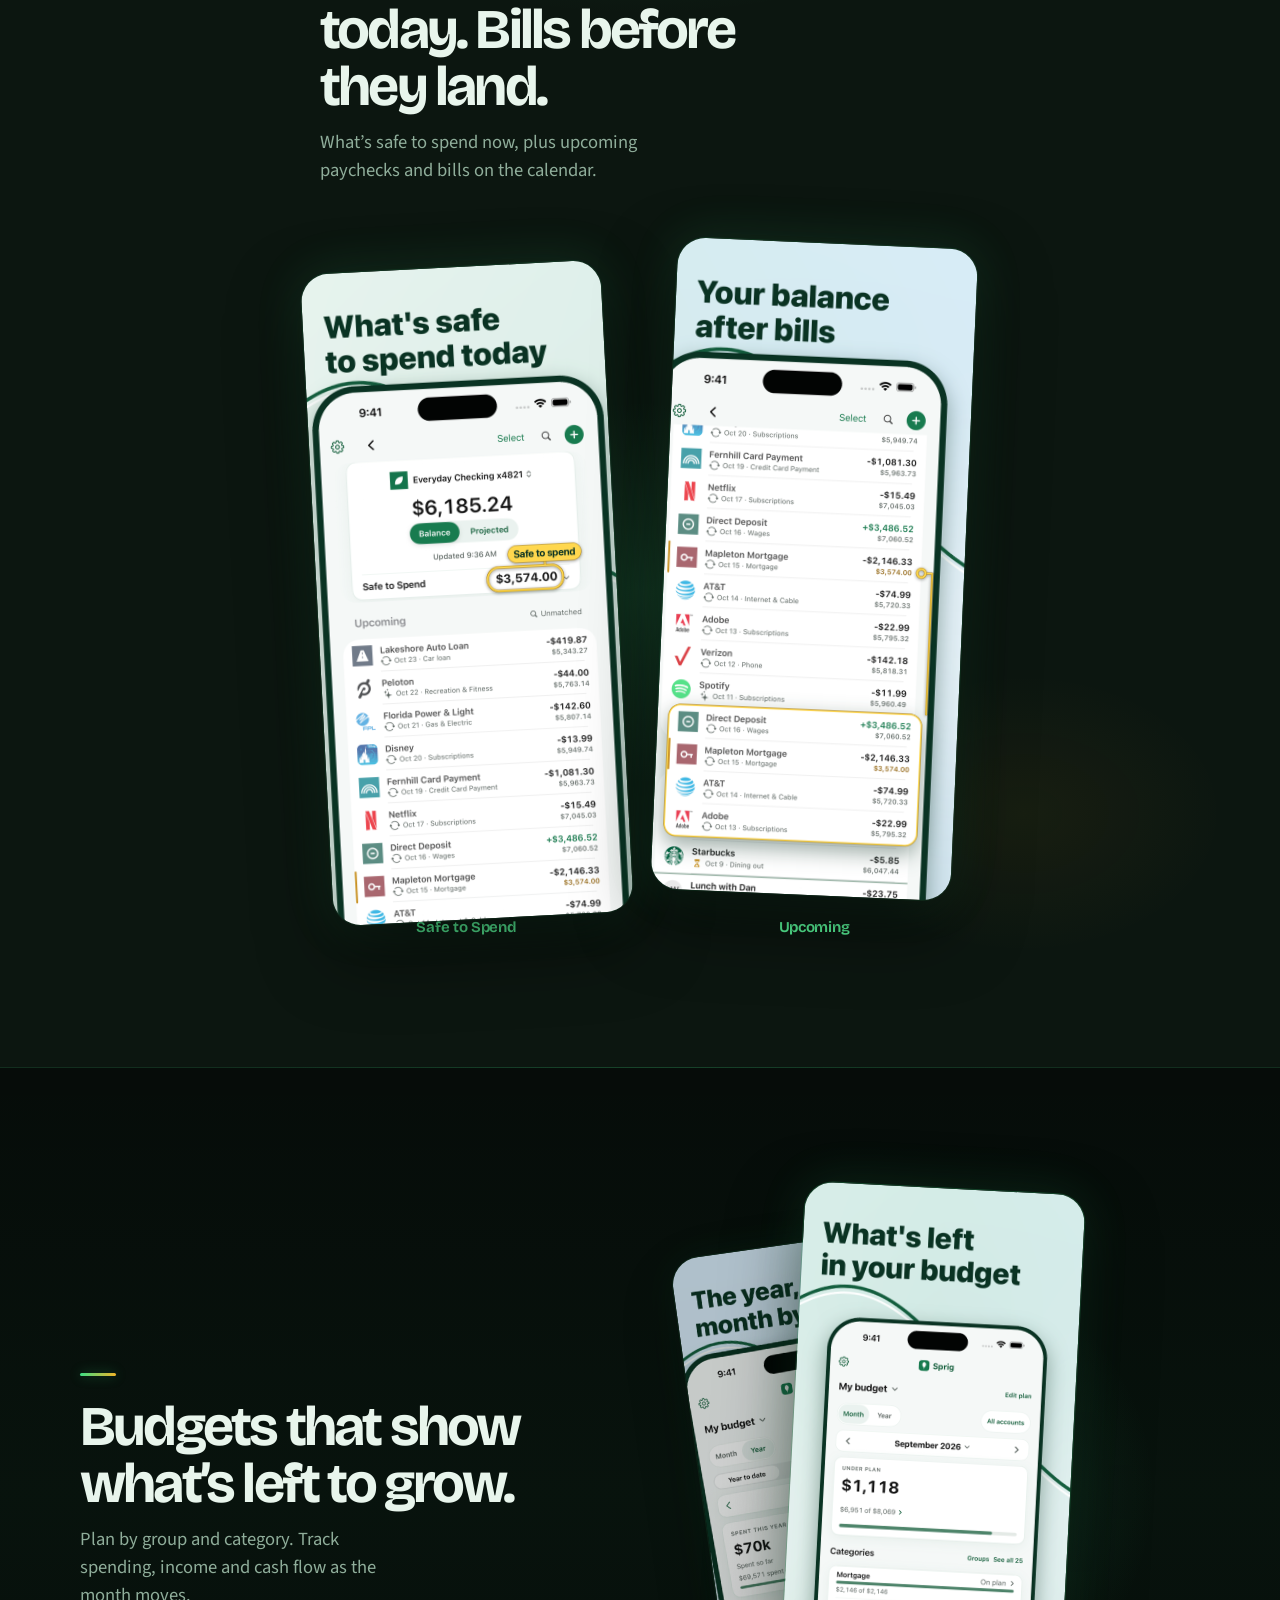
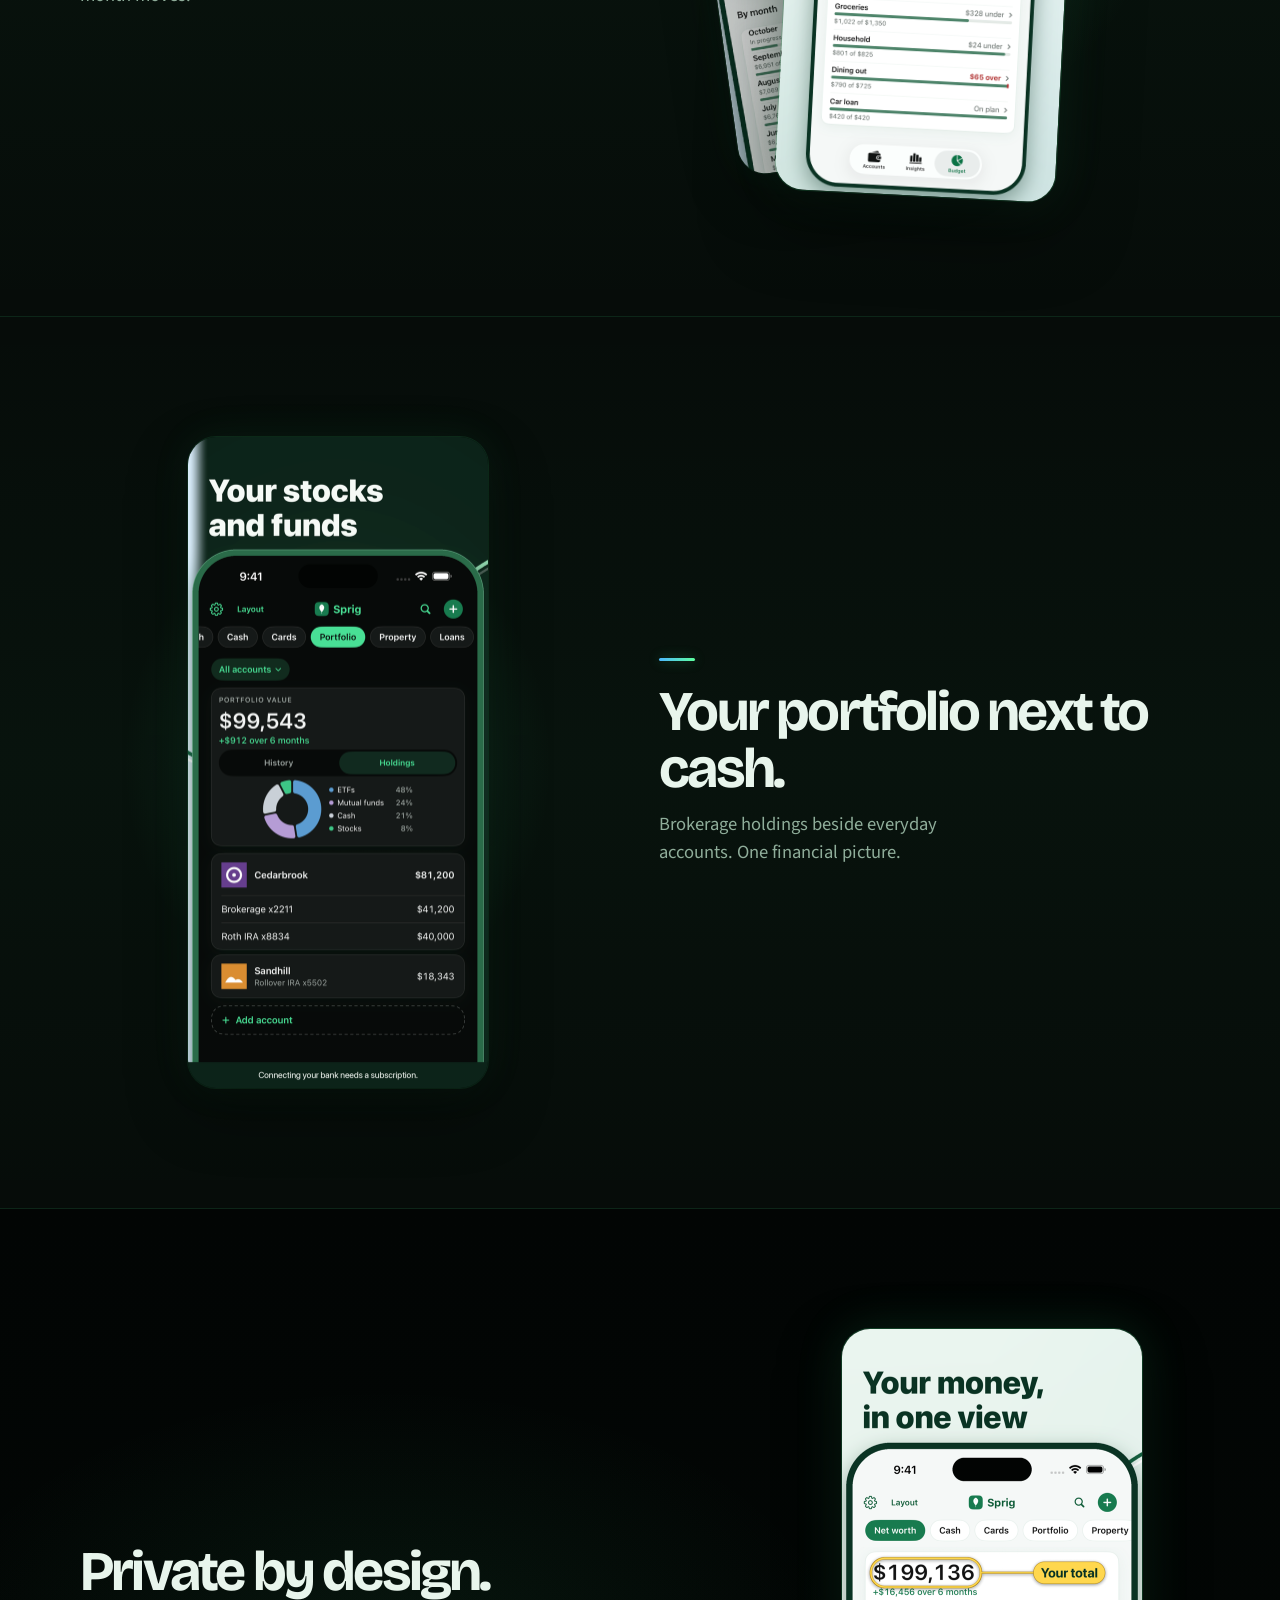
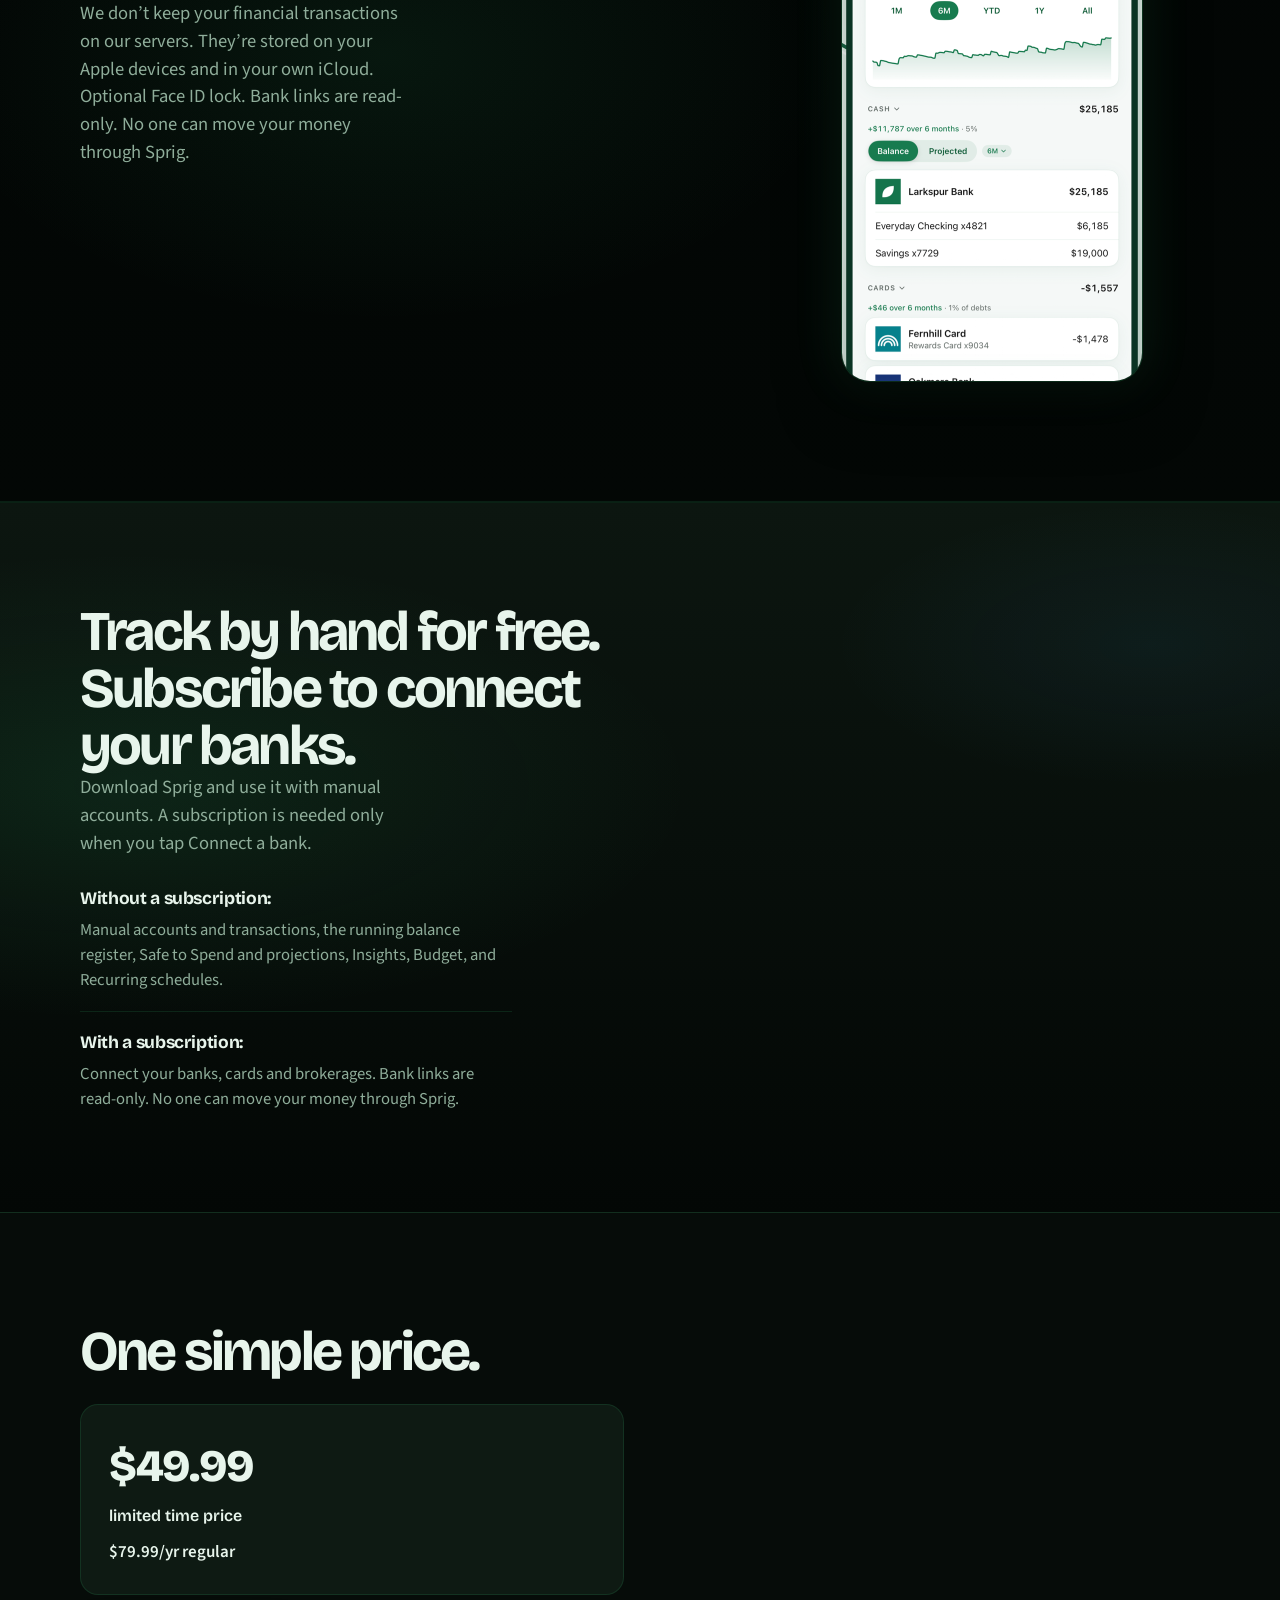
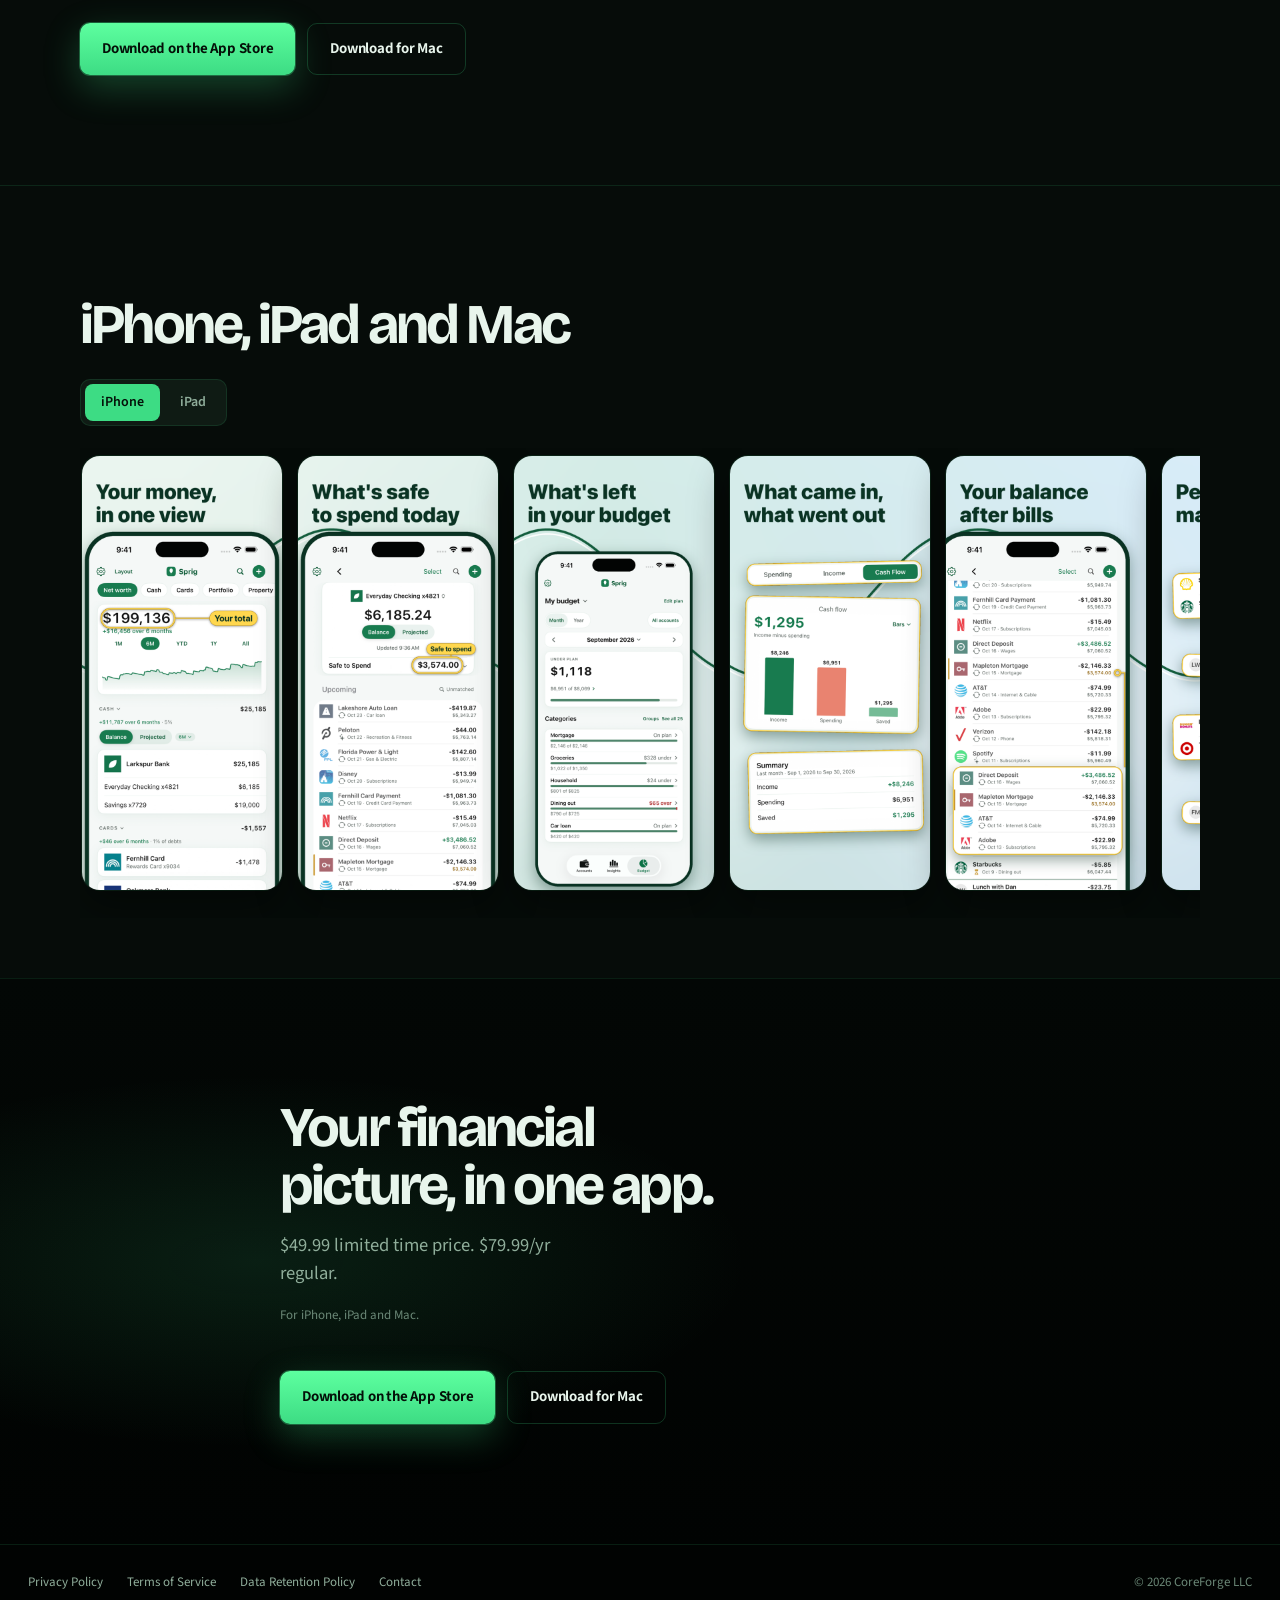
==== commit fcbb7ec7: "DRAFT: live App Store CTA, plain price block, FAQ quick answers + FAQPage JSON-LD, /support and /swi" ====
--- a/index.html
+++ b/index.html
@@ -5,12 +5,26 @@
 <meta charset="UTF-8" />
 <meta name="viewport" content="width=device-width, initial-scale=1.0" />
 <link rel="icon" type="image/png" href="/favicon.png" />
-<title>Sprig: Money &amp; Budget — every account, one clear view</title>
-<meta name="description" content="Every bank, card and investment account in one clear view, with a running balance after every transaction. We don't keep your financial transactions on our servers. iPhone &amp; iPad. Coming soon: Mac &amp; Web." />
+<title>Sprig Finance: Money &amp; Budget | Your accounts in one clear view</title>
+<meta name="description" content="Your bank, card and investment accounts in one clear view, with a running balance after every transaction. Budgets, Safe to Spend and net worth for iPhone, iPad and Mac." />
+<link rel="canonical" href="https://heysprig.com/" />
+<meta name="apple-itunes-app" content="app-id=6784408208" />
+<meta property="og:title" content="Sprig Finance: Money &amp; Budget" />
+<meta property="og:description" content="Your accounts, investments and budgets in one simple view. For iPhone, iPad and Mac." />
+<meta property="og:url" content="https://heysprig.com/" />
+<meta property="og:type" content="website" />
+<meta property="og:image" content="https://heysprig.com/video/sprig-promo-poster.jpg" />
 <link rel="preconnect" href="https://fonts.googleapis.com" />
 <link rel="preconnect" href="https://fonts.gstatic.com" crossorigin />
 <link href="https://fonts.googleapis.com/css2?family=Bricolage+Grotesque:opsz,wght@12..96,500..800&family=Source+Sans+3:wght@400;500;600;700&display=swap" rel="stylesheet" />
 <link rel="stylesheet" href="/css/site.css?v=20261013b" />
+<style>
+.price-block{margin-top:24px;max-width:34rem;padding:28px;border:1px solid var(--line);border-radius:18px;background:var(--surface);color:var(--ink)}
+.price-main{margin:0;font-family:var(--display);font-size:clamp(2rem,5vw,2.8rem);font-weight:800;letter-spacing:-.03em;color:var(--ink)}
+.price-main span{display:block;font-size:1rem;font-weight:600;letter-spacing:0;margin-top:4px}
+.price-regular{margin:12px 0 0;font-weight:600}
+.price-block .fine{margin-top:12px}
+</style>
 </head>
 <body>
 <a class="skip" href="#main">Skip to content</a>
@@ -24,11 +38,10 @@
     <div class="topbar-right">
       <nav class="nav" aria-label="Primary">
         <a href="/" aria-current="page">Home</a>
-        <a href="/switch">Switch</a>
         <a href="/faq">FAQ</a>
         <a href="/contact">Contact</a>
       </nav>
-      <a class="btn primary btn-nav" id="nav-cta" href="#testdrive">Test drive free</a>
+      <a class="btn primary btn-nav" id="nav-cta" href="https://apps.apple.com/us/app/sprig-finance-money-budget/id6784408208" target="_blank" rel="noopener">Download Sprig on the App Store</a>
       <button class="nav-toggle" type="button" aria-expanded="false" aria-controls="nav-panel" aria-label="Open menu">
         <span></span><span></span><span></span>
       </button>
@@ -37,11 +50,10 @@
 </header>
 <div class="nav-panel" id="nav-panel">
   <a href="/" aria-current="page">Home</a>
-  <a href="/switch">Switch</a>
   <a href="/faq">FAQ</a>
   <a href="/contact">Contact</a>
-  <a class="btn primary" id="nav-cta-panel" href="#testdrive">Test drive free</a>
-  <a class="btn ghost" id="nav-download-panel" href="#gallery">Download on the App Store</a>
+  <a class="btn primary" id="nav-download-panel" href="https://apps.apple.com/us/app/sprig-finance-money-budget/id6784408208" target="_blank" rel="noopener">Download on the App Store</a>
+        <a class="btn ghost" id="nav-download-panel-mac" href="https://apps.apple.com/us/app/sprig-finance-money-budget/id6784408208?platform=mac" target="_blank" rel="noopener">Download for Mac</a>
 </div>
 
 <!-- Growth ledger hero: stem motif + rising register, not a centered dark SaaS hero -->
@@ -66,15 +78,14 @@
   <div class="wrap grow-hero-grid">
     <div class="grow-copy">
       <h1 class="grow-brand">Sprig</h1>
-      <p class="grow-line">Every account.<br>One clear view.</p>
-      <p class="lead">Banks, cards, investments and property on one register — with net worth up top and a running balance after every transaction.</p>
+      <p class="grow-line">Your accounts.<br>One clear view.</p>
+      <p class="lead">Banks, cards, investments and property on one register, with net worth up top and a running balance after every transaction.</p>
       <div class="hero-actions">
-        <a class="btn primary" id="cta-link" href="#testdrive">Test drive free</a>
-        <a class="btn ghost" id="cta-download" href="#gallery">Download on the App Store</a>
-      </div>
-      <p class="hero-meta-switch"><a href="/switch">Switching from another app?</a></p>
-      <p class="hero-meta">No ads. We don’t sell your data. Your accounts sync through your own iCloud.
-        <span class="plat">iPhone &amp; iPad. Coming soon: Mac &amp; Web.</span>
+        <a class="btn primary" id="cta-download" href="https://apps.apple.com/us/app/sprig-finance-money-budget/id6784408208" target="_blank" rel="noopener">Download on the App Store</a>
+        <a class="btn ghost" id="cta-download-mac" href="https://apps.apple.com/us/app/sprig-finance-money-budget/id6784408208?platform=mac" target="_blank" rel="noopener">Download for Mac</a>
+      </div>
+      <p class="hero-meta">No ads. We don’t sell your data. Bank links are read-only. No one can move your money through Sprig.
+        <span class="plat">For iPhone, iPad and Mac.</span>
       </p>
     </div>
 
@@ -129,7 +140,7 @@
   <section class="ledger" id="accounts">
     <div class="wrap ledger-head reveal">
       <h2>Net worth on top. Everything underneath.</h2>
-      <p class="lead">Checking, savings, cards, investments and property side by side — the whole picture without jumping apps.</p>
+      <p class="lead">Checking, savings, cards, investments and property side by side, so your financial picture lives in one app.</p>
     </div>
     <div class="ledger-device reveal">
       <img class="shot ipad" src="/screenshots/ipad/1.png" alt="Sprig accounts and net worth on iPad" loading="lazy">
@@ -140,7 +151,7 @@
     <div class="wrap frond-grid">
       <div class="frond-copy reveal">
         <h2>A balance that grows with every line.</h2>
-        <p class="lead">A running balance after every transaction, the way a register works. Clean merchant names. No guesswork.</p>
+        <p class="lead">A running balance after every transaction, the way a register works. Clean payee names. No guesswork.</p>
       </div>
       <div class="frond-visual reveal frond-pair">
         <svg class="frond-mark" viewBox="0 0 120 200" aria-hidden="true">
@@ -214,91 +225,41 @@
     <div class="wrap soil-grid reveal">
       <div>
         <h2>Private by design.</h2>
-        <p class="lead">We don’t keep your financial transactions on our servers. They’re stored on your Apple devices and in your own iCloud. Optional Face ID lock. Bank links are read-only.</p>
+        <p class="lead">We don’t keep your financial transactions on our servers. They’re stored on your Apple devices and in your own iCloud. Optional Face ID lock. Bank links are read-only. No one can move your money through Sprig.</p>
       </div>
       <img class="shot phone" src="/screenshots/iphone/1.png" alt="Sprig accounts on your Apple devices" loading="lazy">
     </div>
   </section>
 
-  <section class="testdrive-band" id="testdrive">
+  <section class="testdrive-band" id="start">
     <div class="wrap reveal">
-      <h2>Start free. Subscribe when you connect your banks.</h2>
-      <p class="lead">Download Sprig and use it with manual accounts — no subscription required until you tap Connect a bank.</p>
+      <h2>Track by hand for free. Subscribe to connect your banks.</h2>
+      <p class="lead">Download Sprig and use it with manual accounts. A subscription is needed only when you tap Connect a bank.</p>
       <ul class="testdrive-list">
-        <li><strong>Free without paying:</strong> Manual accounts and transactions, the running-balance register, Safe to Spend and projections, Insights, Budget, and Recurring schedules.</li>
-        <li><strong>Subscribe to connect banks:</strong> Linking a live bank through Plaid opens a dismissible paywall. You can choose Add a manual account instead and keep going.</li>
+        <li><strong>Without a subscription:</strong> Manual accounts and transactions, the running balance register, Safe to Spend and projections, Insights, Budget, and Recurring schedules.</li>
+        <li><strong>With a subscription:</strong> Connect your banks, cards and brokerages. Bank links are read-only. No one can move your money through Sprig.</li>
       </ul>
+    </div>
+  </section>
+
+  <section class="price-band" id="price">
+    <div class="wrap reveal">
+      <h2>One simple price.</h2>
+      <div class="price-block">
+        <p class="price-main">$49.99<span>limited time price</span></p>
+        <p class="price-regular">$79.99/yr regular</p>
+      </div>
       <div class="hero-actions" style="margin-top:28px">
-        <a class="btn primary" id="cta-testdrive" href="#gallery">Test drive free</a>
-        <a class="btn ghost" id="cta-download-2" href="#gallery">Download on the App Store</a>
-      </div>
-    </div>
-  </section>
-
-  <section class="price-band" id="compare">
-    <div class="wrap reveal">
-      <h2>More affordable than Copilot, Monarch and YNAB.</h2>
-      <div class="compare-scroll" role="region" aria-label="Price and privacy comparison" tabindex="0">
-        <table class="compare-table">
-          <thead>
-            <tr>
-              <th scope="col"><span class="sr-only">Feature</span></th>
-              <th scope="col" class="col-sprig">Sprig <span class="badge-free">Free test drive</span></th>
-              <th scope="col">Copilot</th>
-              <th scope="col">Monarch</th>
-              <th scope="col">YNAB</th>
-            </tr>
-          </thead>
-          <tbody>
-            <tr>
-              <th scope="row">Price per year</th>
-              <td class="col-sprig"><strong>$49.99 first year, then $79.99/yr</strong></td>
-              <td>$95/yr</td>
-              <td>$99.99/yr</td>
-              <td>$109/yr</td>
-            </tr>
-            <tr>
-              <th scope="row">Where your transactions are kept</th>
-              <td class="col-sprig">Your Apple devices and your own iCloud, not our servers</td>
-              <td>Stored on their systems</td>
-              <td>Stored on their systems</td>
-              <td>Stored on their systems</td>
-            </tr>
-            <tr>
-              <th scope="row">Ads and data sales</th>
-              <td class="col-sprig">No ads. We don’t sell your data.</td>
-              <td class="dash" aria-label="Not compared">—</td>
-              <td class="dash" aria-label="Not compared">—</td>
-              <td class="dash" aria-label="Not compared">—</td>
-            </tr>
-            <tr>
-              <th scope="row">Bank links</th>
-              <td class="col-sprig">Bank links are read-only. Sprig can only read your accounts. It can't move money.</td>
-              <td class="dash" aria-label="Not compared">—</td>
-              <td class="dash" aria-label="Not compared">—</td>
-              <td class="dash" aria-label="Not compared">—</td>
-            </tr>
-            <tr>
-              <th scope="row">Platforms</th>
-              <td class="col-sprig">iPhone &amp; iPad. Coming soon: Mac &amp; Web.</td>
-              <td class="dash" aria-label="Not compared">—</td>
-              <td class="dash" aria-label="Not compared">—</td>
-              <td class="dash" aria-label="Not compared">—</td>
-            </tr>
-          </tbody>
-        </table>
-      </div>
-      <div class="hero-actions" style="margin-top:28px">
-        <a class="btn primary" href="#gallery">Download on the App Store</a>
-      </div>
-      <p class="fine">Competitor prices and data storage per each company’s published website and privacy policy, checked October 13, 2026. Sprig is not affiliated with Copilot, Monarch, YNAB, Rocket Money, Simplifi or Quicken. All trademarks belong to their owners.</p>
+        <a class="btn primary" id="cta-download-2" href="https://apps.apple.com/us/app/sprig-finance-money-budget/id6784408208" target="_blank" rel="noopener">Download on the App Store</a>
+        <a class="btn ghost" id="cta-download-2-mac" href="https://apps.apple.com/us/app/sprig-finance-money-budget/id6784408208?platform=mac" target="_blank" rel="noopener">Download for Mac</a>
+      </div>
     </div>
   </section>
 
   <section class="gallery-band" id="gallery">
     <div class="wrap">
       <div class="reveal">
-        <h2>iPhone and iPad</h2>
+        <h2>iPhone, iPad and Mac</h2>
       </div>
       <div class="tabs" id="tabs" role="tablist" aria-label="Device screenshots"></div>
       <div class="shot-row" id="row"></div>
@@ -308,12 +269,12 @@
 
 <section class="closing">
   <div class="wrap">
-    <h2>Every account. $49.99 your first year.</h2>
-    <p class="lead">Then $79.99/year. We don't keep your financial transactions on our servers. They're stored on your Apple devices and in your own iCloud.</p>
-    <p class="fine">iPhone &amp; iPad. Coming soon: Mac &amp; Web.</p>
+    <h2>Your financial picture, in one app.</h2>
+    <p class="lead">$49.99 limited time price. $79.99/yr regular.</p>
+    <p class="fine">For iPhone, iPad and Mac.</p>
     <div class="hero-actions">
-      <a class="btn primary" id="cta2" href="#testdrive">Test drive free</a>
-      <a class="btn ghost" id="cta2-download" href="#gallery">Download on the App Store</a>
+      <a class="btn primary" id="cta2-download" href="https://apps.apple.com/us/app/sprig-finance-money-budget/id6784408208" target="_blank" rel="noopener">Download on the App Store</a>
+        <a class="btn ghost" id="cta2-download-mac" href="https://apps.apple.com/us/app/sprig-finance-money-budget/id6784408208?platform=mac" target="_blank" rel="noopener">Download for Mac</a>
     </div>
   </div>
 </section>
@@ -322,17 +283,15 @@
   <a href="/privacy">Privacy Policy</a>
   <a href="/terms">Terms of Service</a>
   <a href="/data-retention">Data Retention Policy</a>
-  <a href="/switch">Switch</a>
   <a href="/contact">Contact</a>
-  <span>© 2026 CoreForge</span>
+  <span>© 2026 CoreForge LLC</span>
 </footer>
 
 <script>
-var APP_STORE_URL = "";
+var APP_STORE_URL = "https://apps.apple.com/us/app/sprig-finance-money-budget/id6784408208";
 var SHOTS = {
   iPhone:{dir:"/screenshots/iphone/",cls:"iphone",files:["1.png","2.png","4.png","5.png","6.png","7.png","8.png","9.png"],alt:"Sprig on iPhone"},
-  iPad:{dir:"/screenshots/ipad/",cls:"ipad",files:["1.png","2.png","3.png","4.png","5.png","6.png","7.png","8.png"],alt:"Sprig on iPad"},
-  Mac:{dir:"/screenshots/mac/",cls:"mac",files:[],alt:"Sprig on Mac"}
+  iPad:{dir:"/screenshots/ipad/",cls:"ipad",files:["1.png","2.png","3.png","4.png","5.png","6.png","7.png","8.png"],alt:"Sprig on iPad"}
 };
 (function(){
   var names=Object.keys(SHOTS).filter(function(k){return SHOTS[k].files.length});
@@ -362,16 +321,9 @@
   if(names.length) show(names[0]);
 })();
 if(APP_STORE_URL){
-  ["cta-download","cta-download-2","cta2-download","nav-download-panel"].forEach(function(id){
+  ["nav-cta","nav-download-panel","cta-download","cta-download-2","cta2-download"].forEach(function(id){
     var l=document.getElementById(id);
-    if(!l) return;
-    l.href=APP_STORE_URL;
-    l.textContent="Download on the App Store";
-  });
-  ["cta-testdrive","cta-link","cta2","nav-cta","nav-cta-panel"].forEach(function(id){
-    var l=document.getElementById(id);
-    if(!l) return;
-    l.href=APP_STORE_URL;
+    if(l) l.href=APP_STORE_URL;
   });
 }
 (function(){
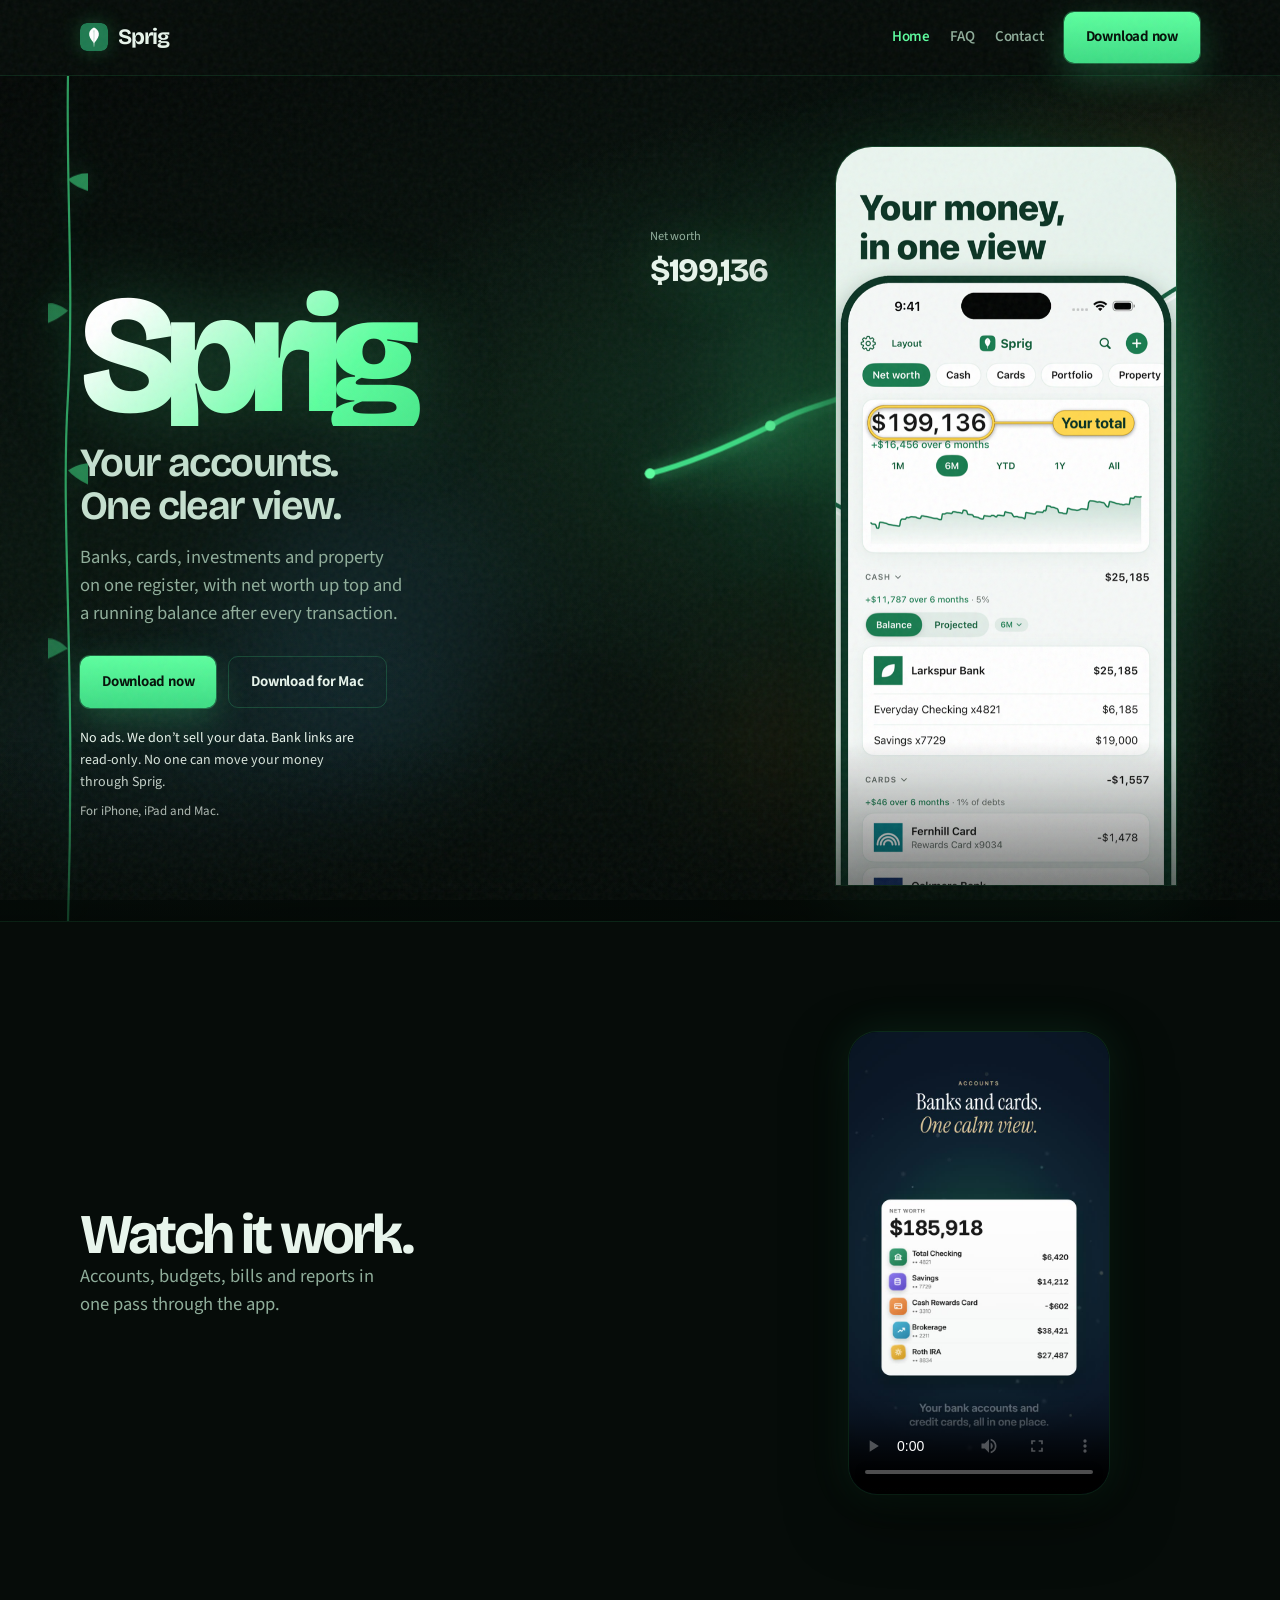
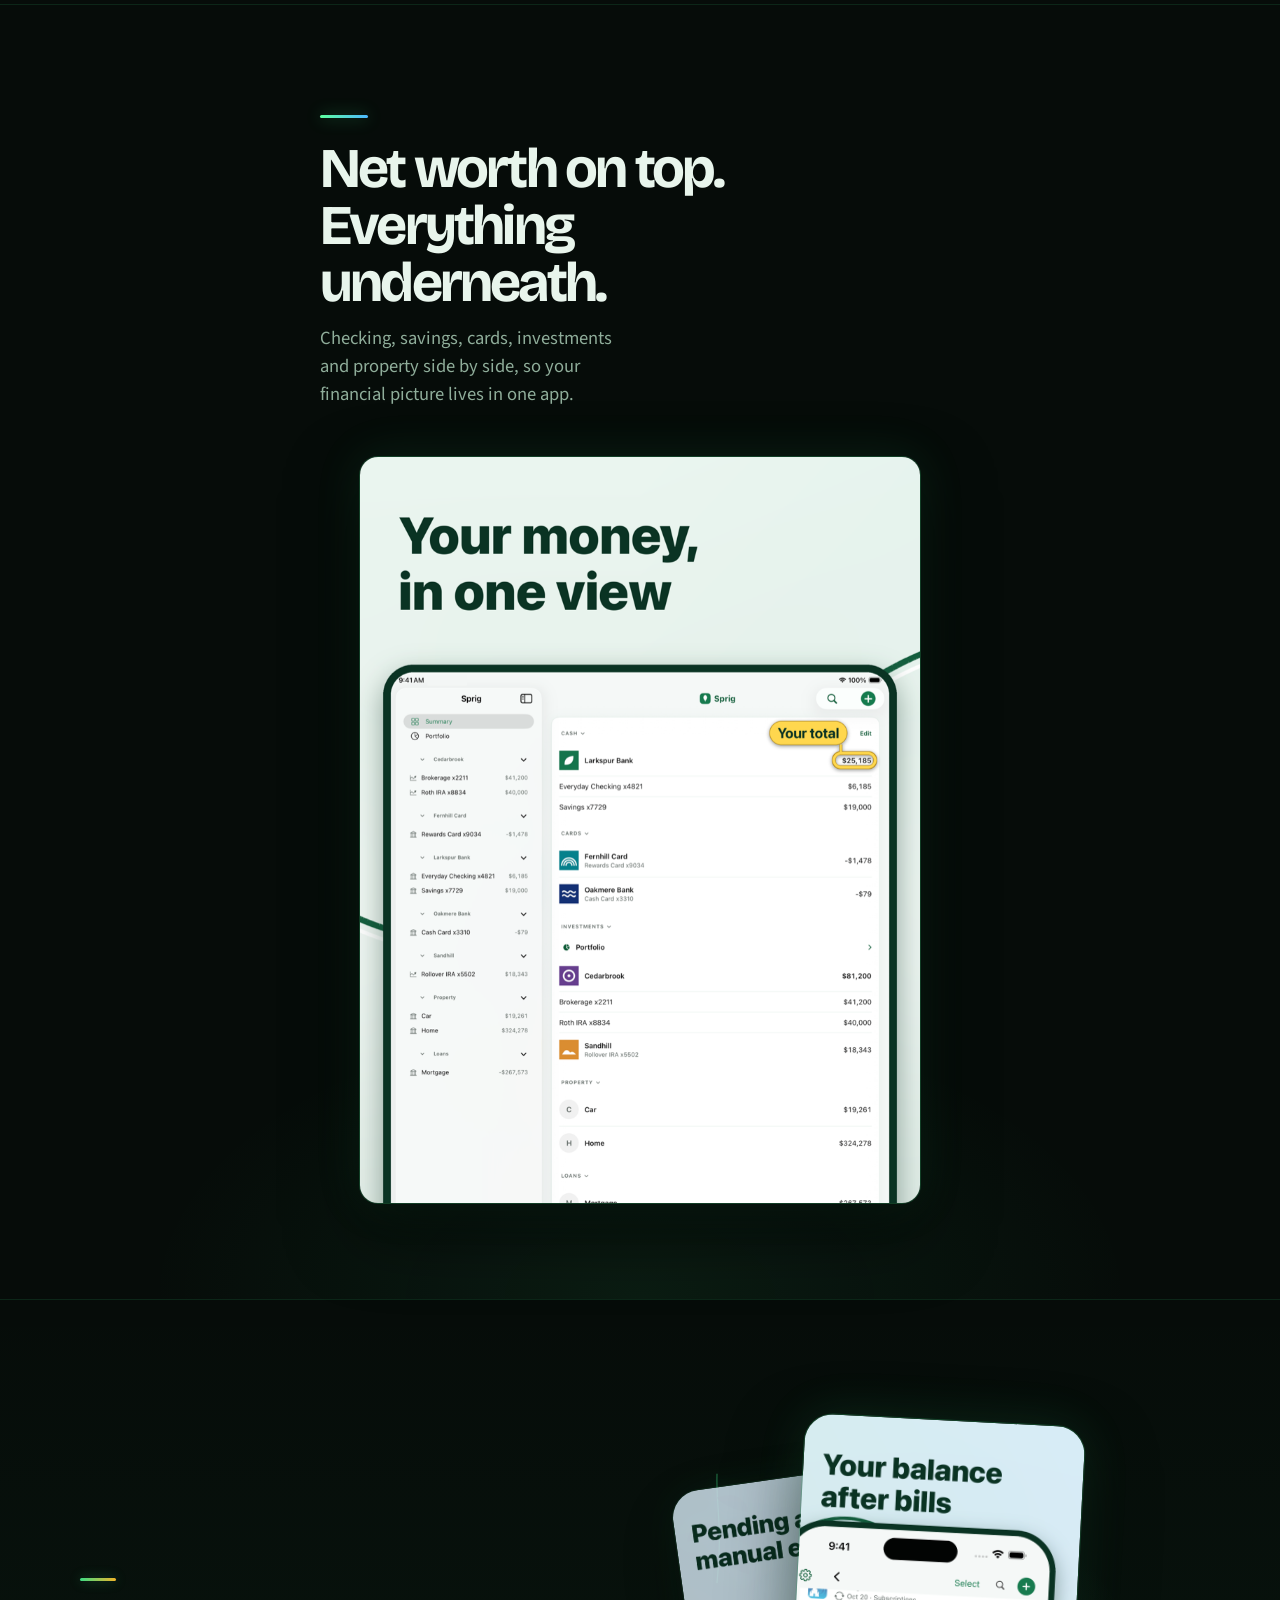
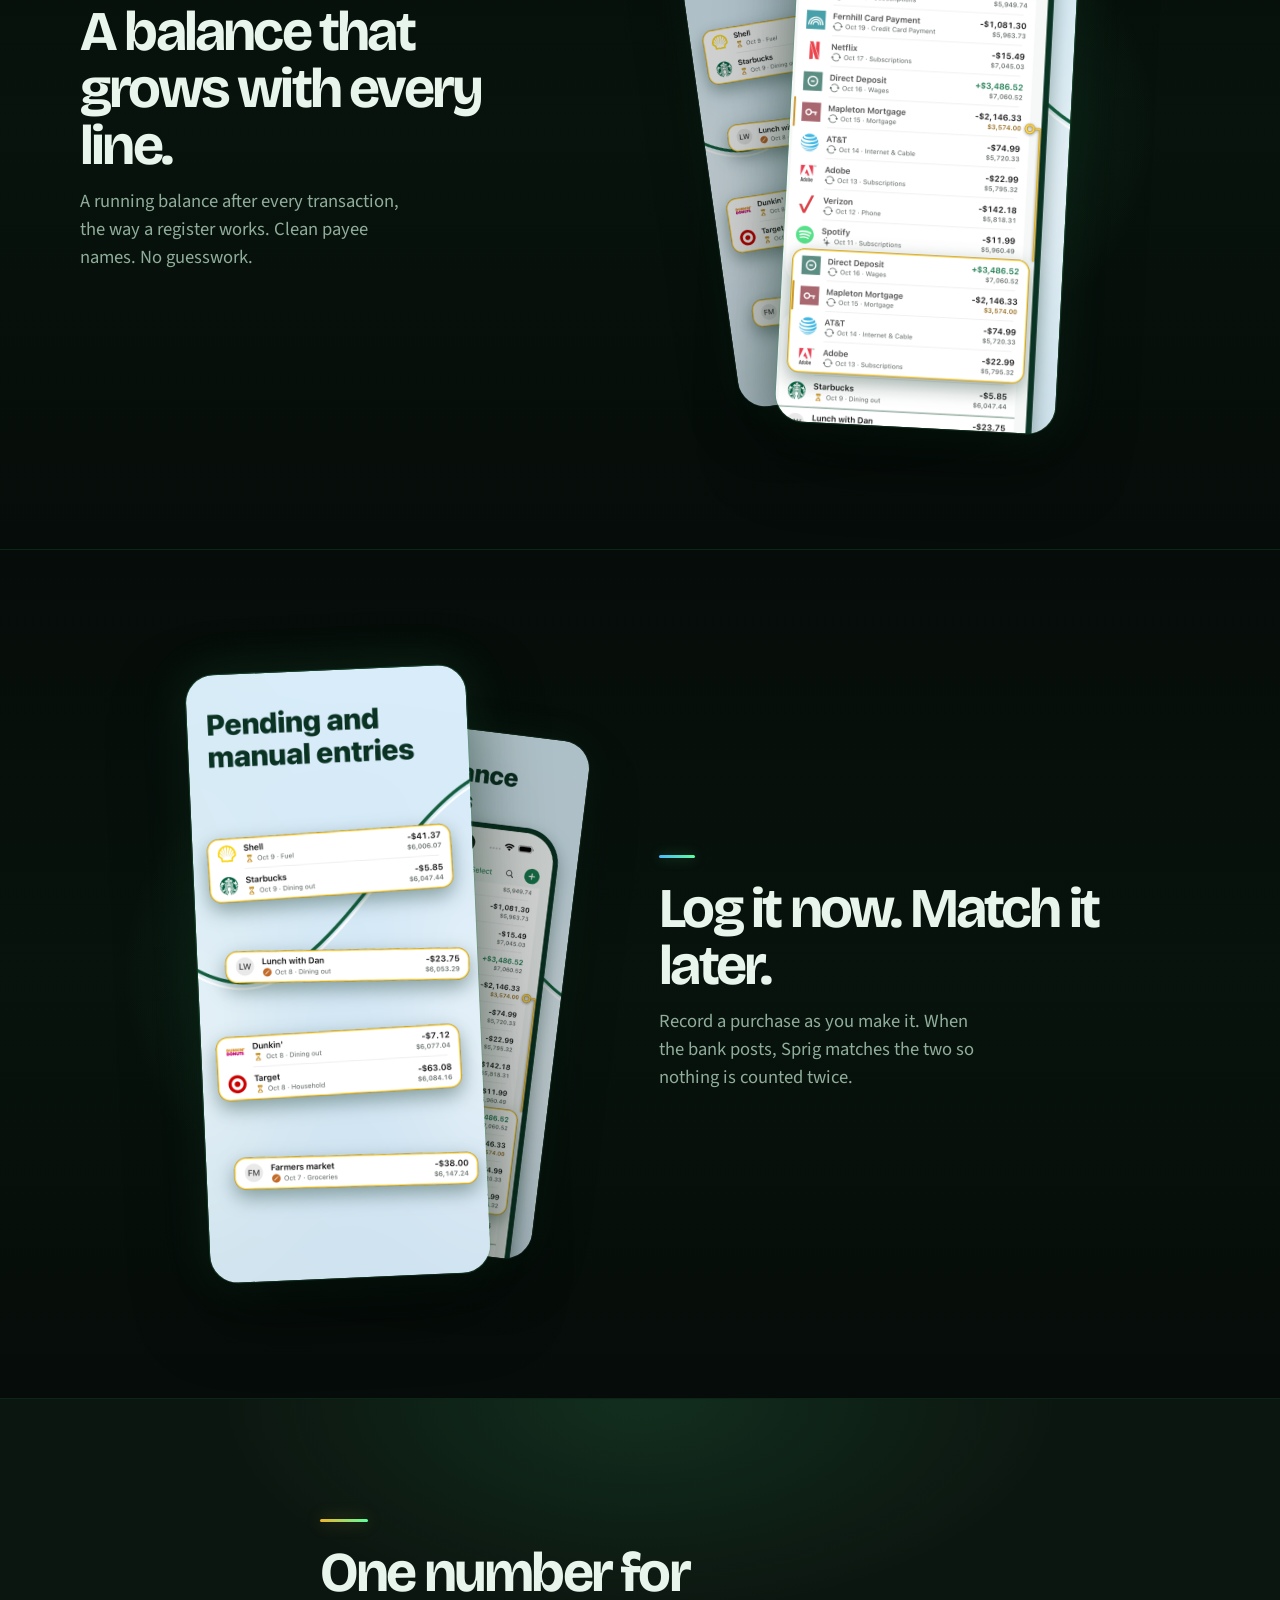
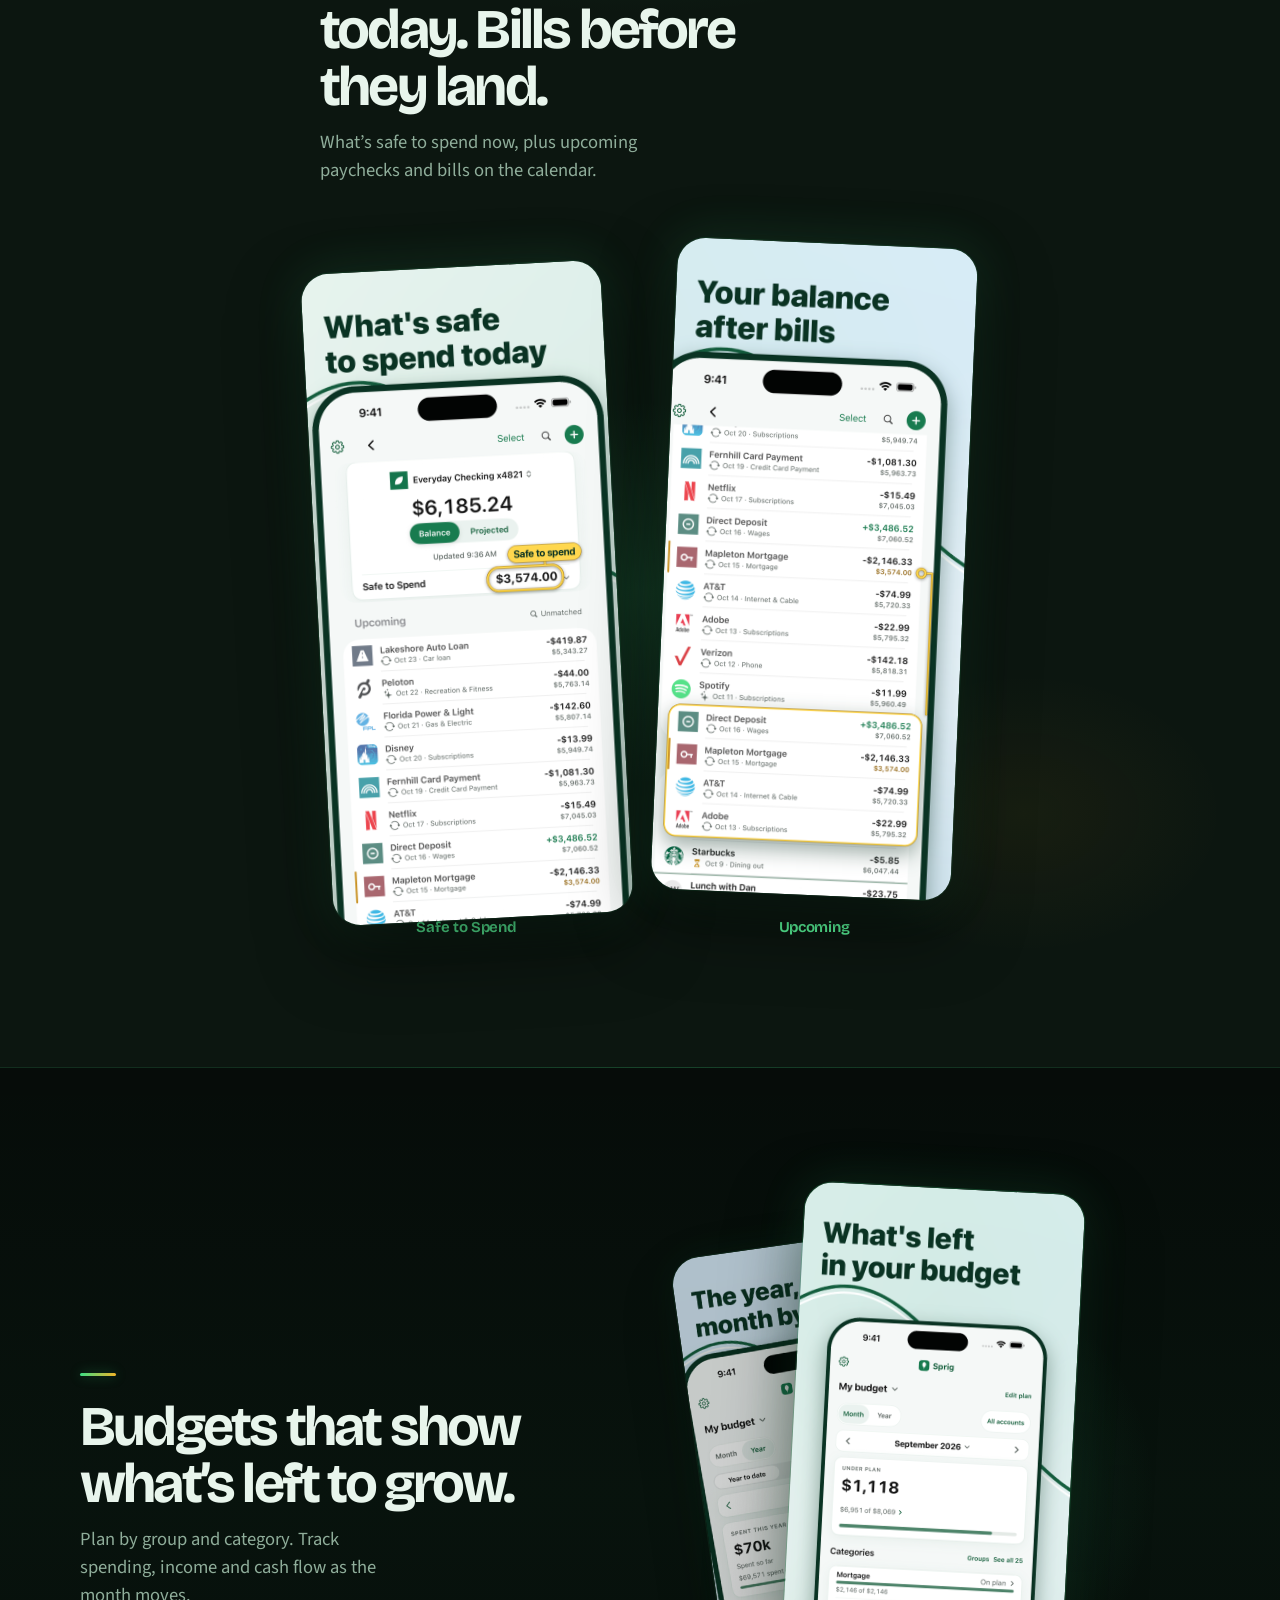
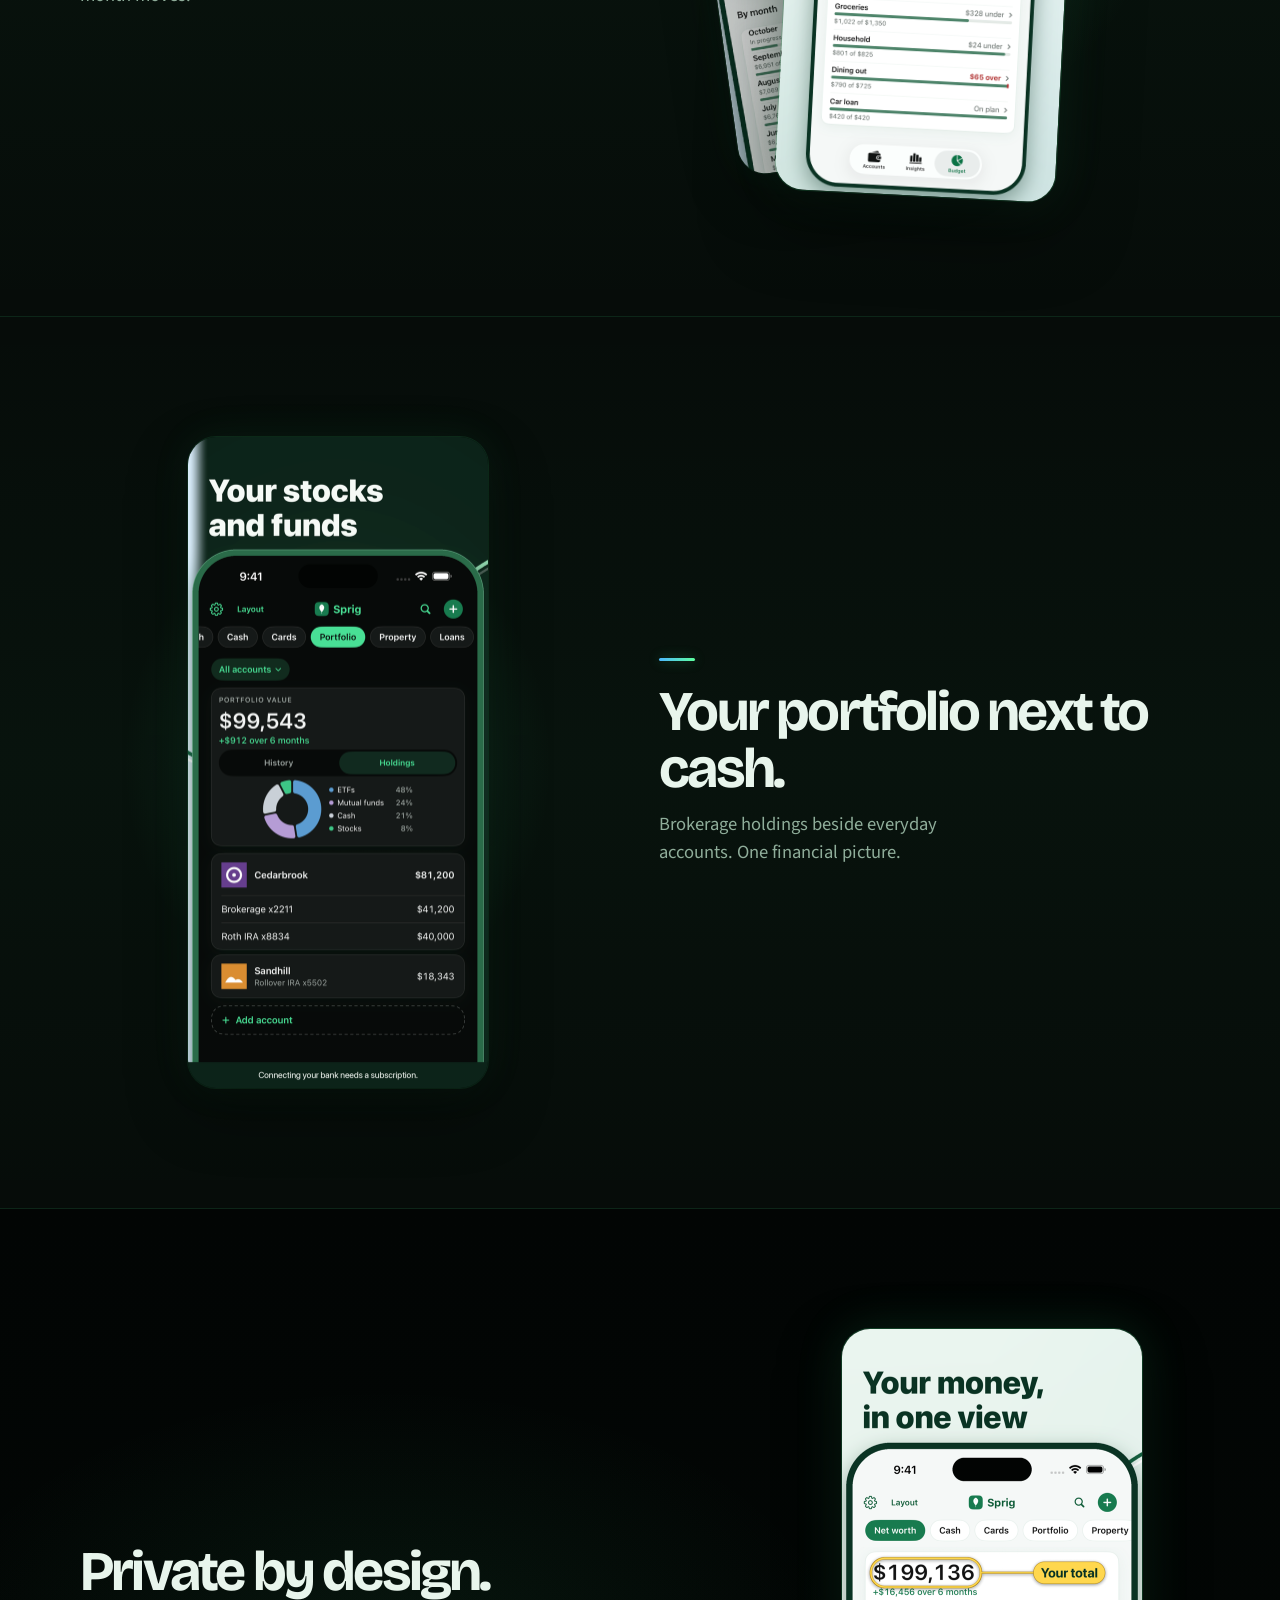
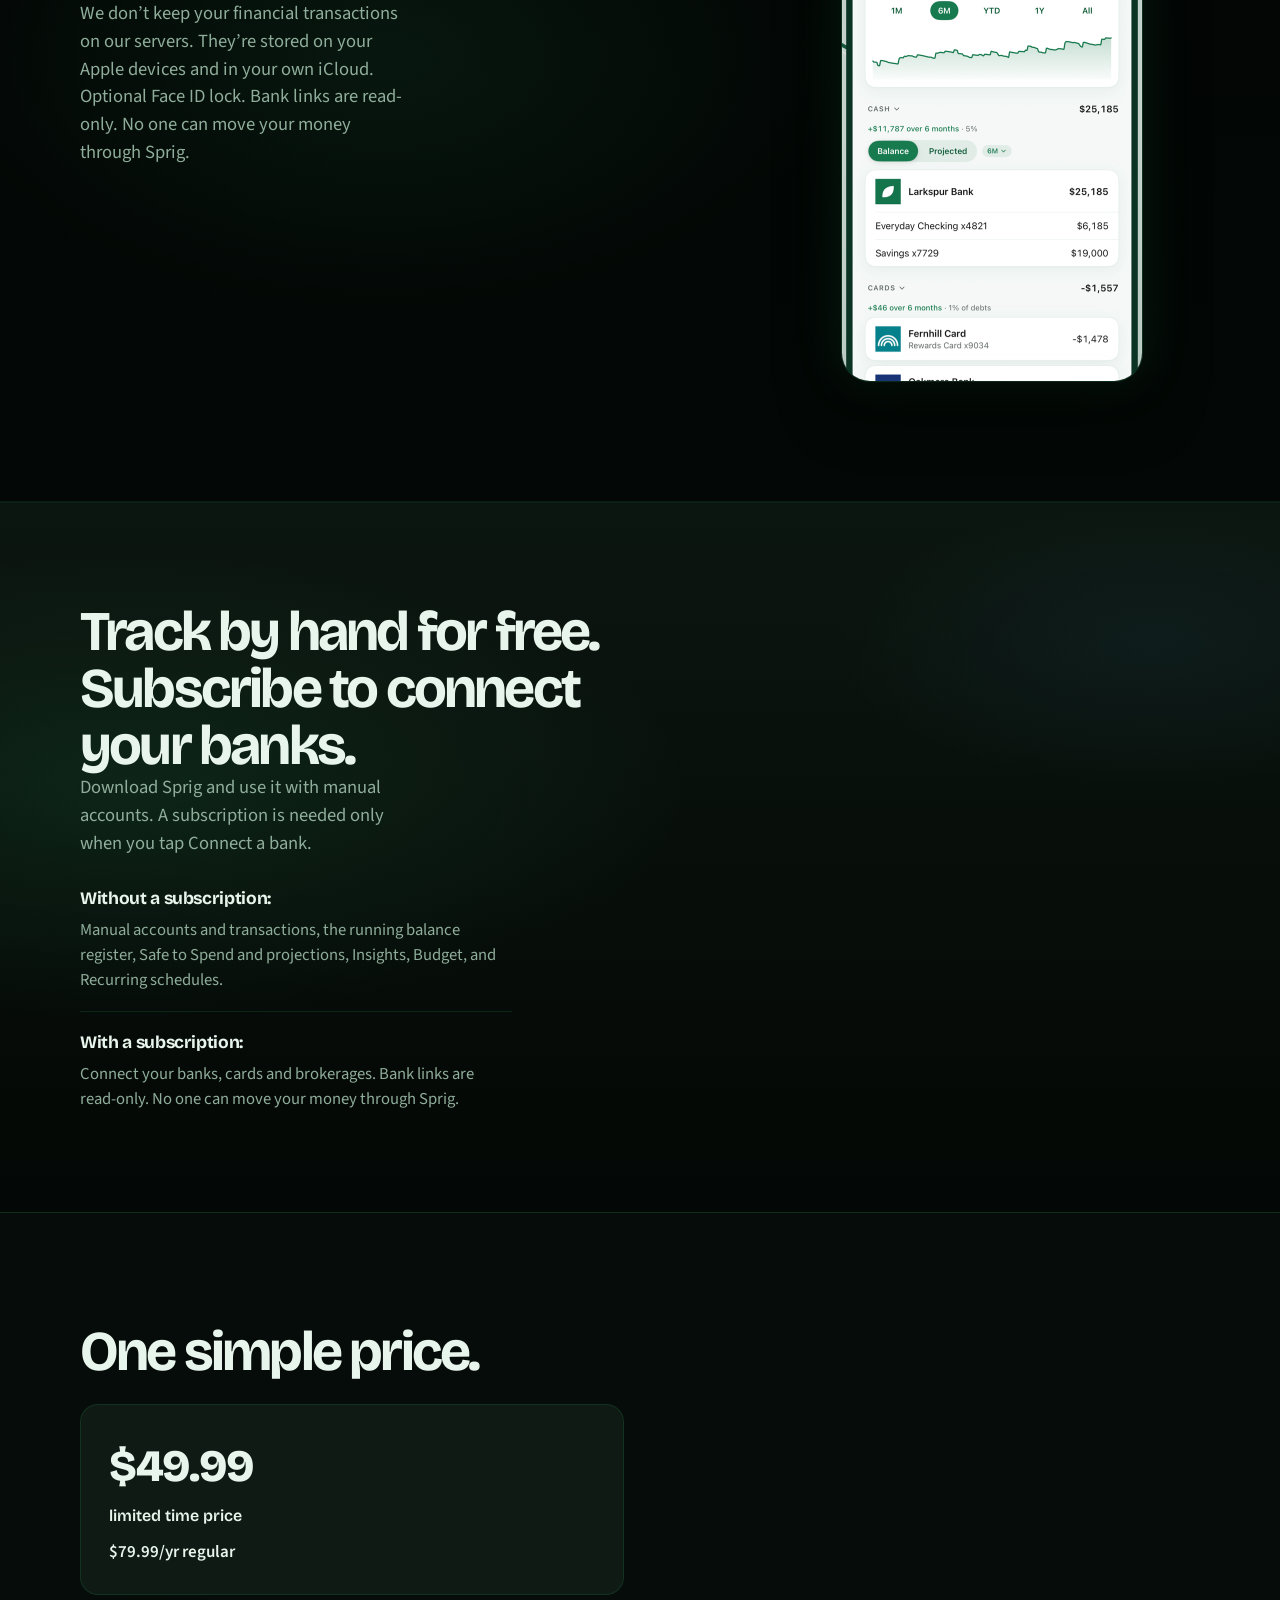
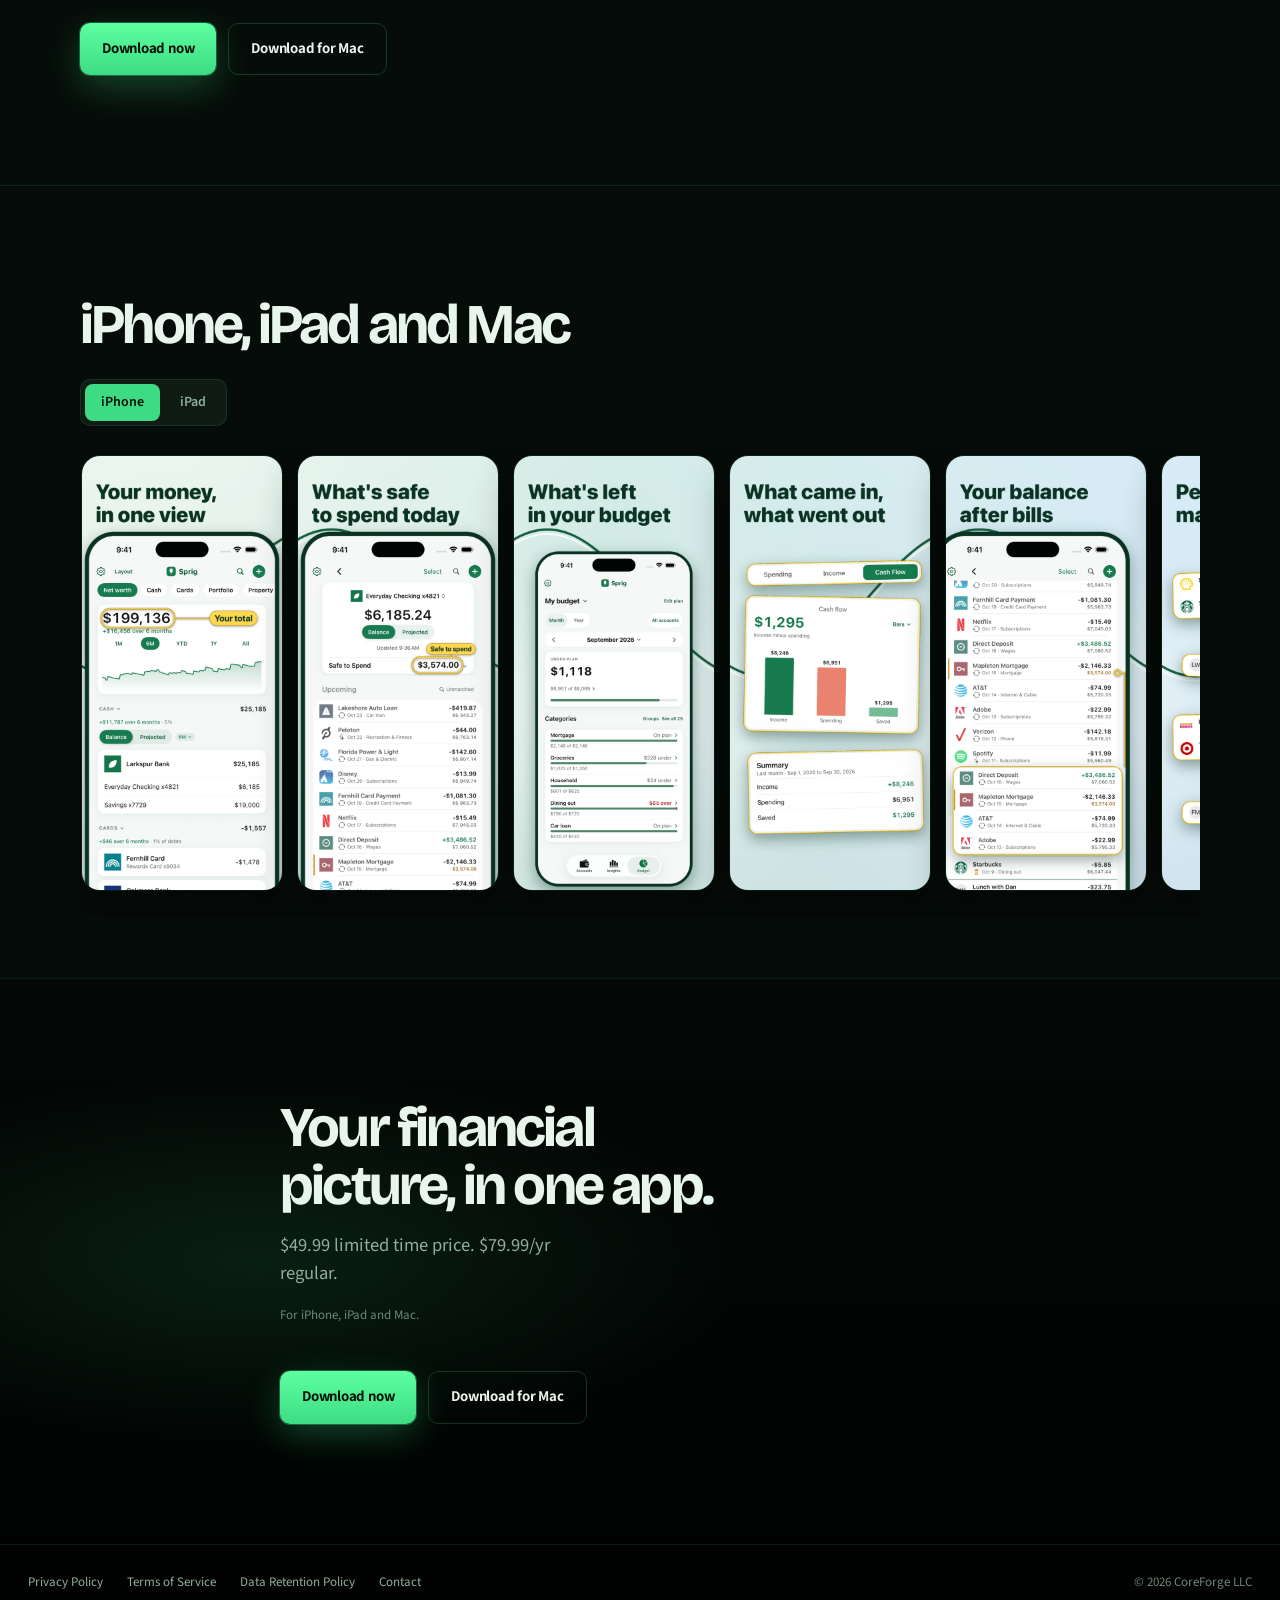
==== commit 0c2f69ad: "Shorten iOS download button text to 'Download now' sitewide Co-authored-by: coreforgeapps <coreforge" ====
--- a/index.html
+++ b/index.html
@@ -41,7 +41,7 @@
         <a href="/faq">FAQ</a>
         <a href="/contact">Contact</a>
       </nav>
-      <a class="btn primary btn-nav" id="nav-cta" href="https://apps.apple.com/us/app/sprig-finance-money-budget/id6784408208" target="_blank" rel="noopener">Download Sprig on the App Store</a>
+      <a class="btn primary btn-nav" id="nav-cta" href="https://apps.apple.com/us/app/sprig-finance-money-budget/id6784408208" target="_blank" rel="noopener">Download now</a>
       <button class="nav-toggle" type="button" aria-expanded="false" aria-controls="nav-panel" aria-label="Open menu">
         <span></span><span></span><span></span>
       </button>
@@ -52,7 +52,7 @@
   <a href="/" aria-current="page">Home</a>
   <a href="/faq">FAQ</a>
   <a href="/contact">Contact</a>
-  <a class="btn primary" id="nav-download-panel" href="https://apps.apple.com/us/app/sprig-finance-money-budget/id6784408208" target="_blank" rel="noopener">Download on the App Store</a>
+  <a class="btn primary" id="nav-download-panel" href="https://apps.apple.com/us/app/sprig-finance-money-budget/id6784408208" target="_blank" rel="noopener">Download now</a>
         <a class="btn ghost" id="nav-download-panel-mac" href="https://apps.apple.com/us/app/sprig-finance-money-budget/id6784408208?platform=mac" target="_blank" rel="noopener">Download for Mac</a>
 </div>
 
@@ -81,7 +81,7 @@
       <p class="grow-line">Your accounts.<br>One clear view.</p>
       <p class="lead">Banks, cards, investments and property on one register, with net worth up top and a running balance after every transaction.</p>
       <div class="hero-actions">
-        <a class="btn primary" id="cta-download" href="https://apps.apple.com/us/app/sprig-finance-money-budget/id6784408208" target="_blank" rel="noopener">Download on the App Store</a>
+        <a class="btn primary" id="cta-download" href="https://apps.apple.com/us/app/sprig-finance-money-budget/id6784408208" target="_blank" rel="noopener">Download now</a>
         <a class="btn ghost" id="cta-download-mac" href="https://apps.apple.com/us/app/sprig-finance-money-budget/id6784408208?platform=mac" target="_blank" rel="noopener">Download for Mac</a>
       </div>
       <p class="hero-meta">No ads. We don’t sell your data. Bank links are read-only. No one can move your money through Sprig.
@@ -250,7 +250,7 @@
         <p class="price-regular">$79.99/yr regular</p>
       </div>
       <div class="hero-actions" style="margin-top:28px">
-        <a class="btn primary" id="cta-download-2" href="https://apps.apple.com/us/app/sprig-finance-money-budget/id6784408208" target="_blank" rel="noopener">Download on the App Store</a>
+        <a class="btn primary" id="cta-download-2" href="https://apps.apple.com/us/app/sprig-finance-money-budget/id6784408208" target="_blank" rel="noopener">Download now</a>
         <a class="btn ghost" id="cta-download-2-mac" href="https://apps.apple.com/us/app/sprig-finance-money-budget/id6784408208?platform=mac" target="_blank" rel="noopener">Download for Mac</a>
       </div>
     </div>
@@ -273,7 +273,7 @@
     <p class="lead">$49.99 limited time price. $79.99/yr regular.</p>
     <p class="fine">For iPhone, iPad and Mac.</p>
     <div class="hero-actions">
-      <a class="btn primary" id="cta2-download" href="https://apps.apple.com/us/app/sprig-finance-money-budget/id6784408208" target="_blank" rel="noopener">Download on the App Store</a>
+      <a class="btn primary" id="cta2-download" href="https://apps.apple.com/us/app/sprig-finance-money-budget/id6784408208" target="_blank" rel="noopener">Download now</a>
         <a class="btn ghost" id="cta2-download-mac" href="https://apps.apple.com/us/app/sprig-finance-money-budget/id6784408208?platform=mac" target="_blank" rel="noopener">Download for Mac</a>
     </div>
   </div>
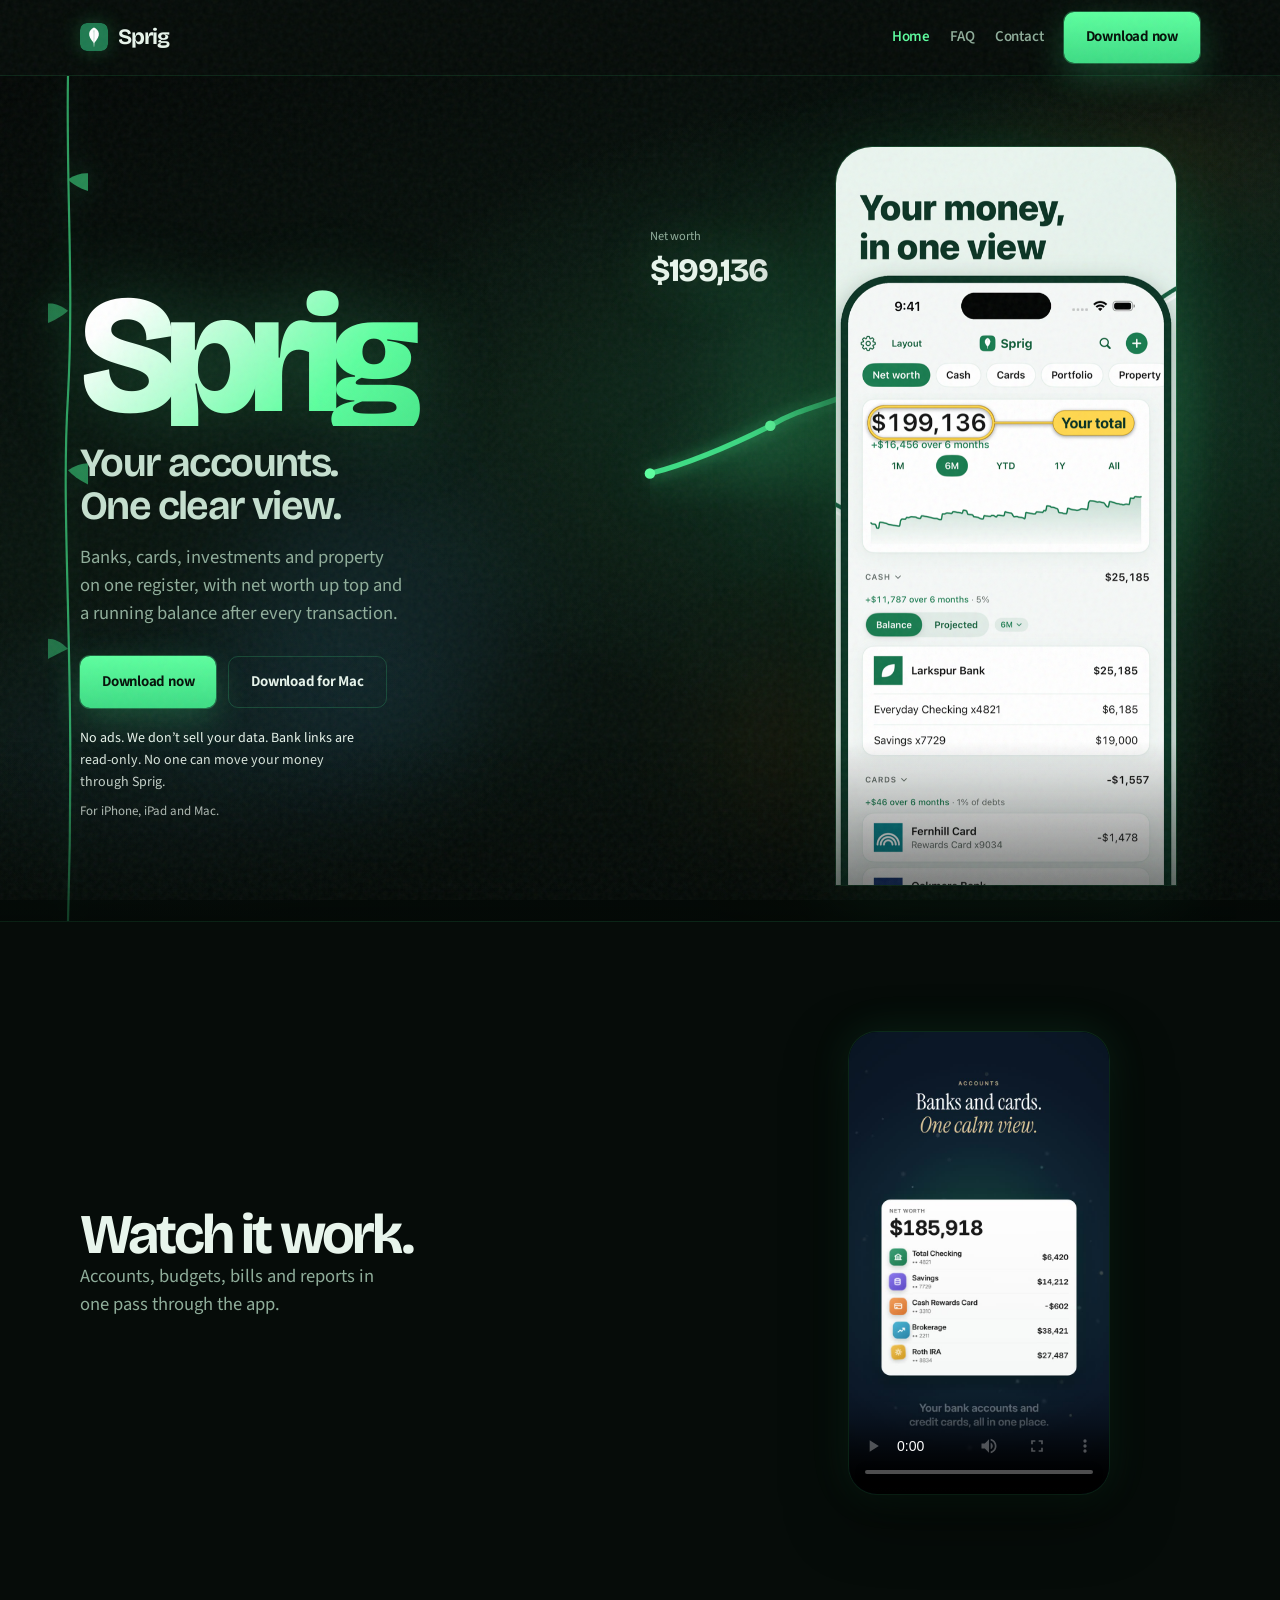
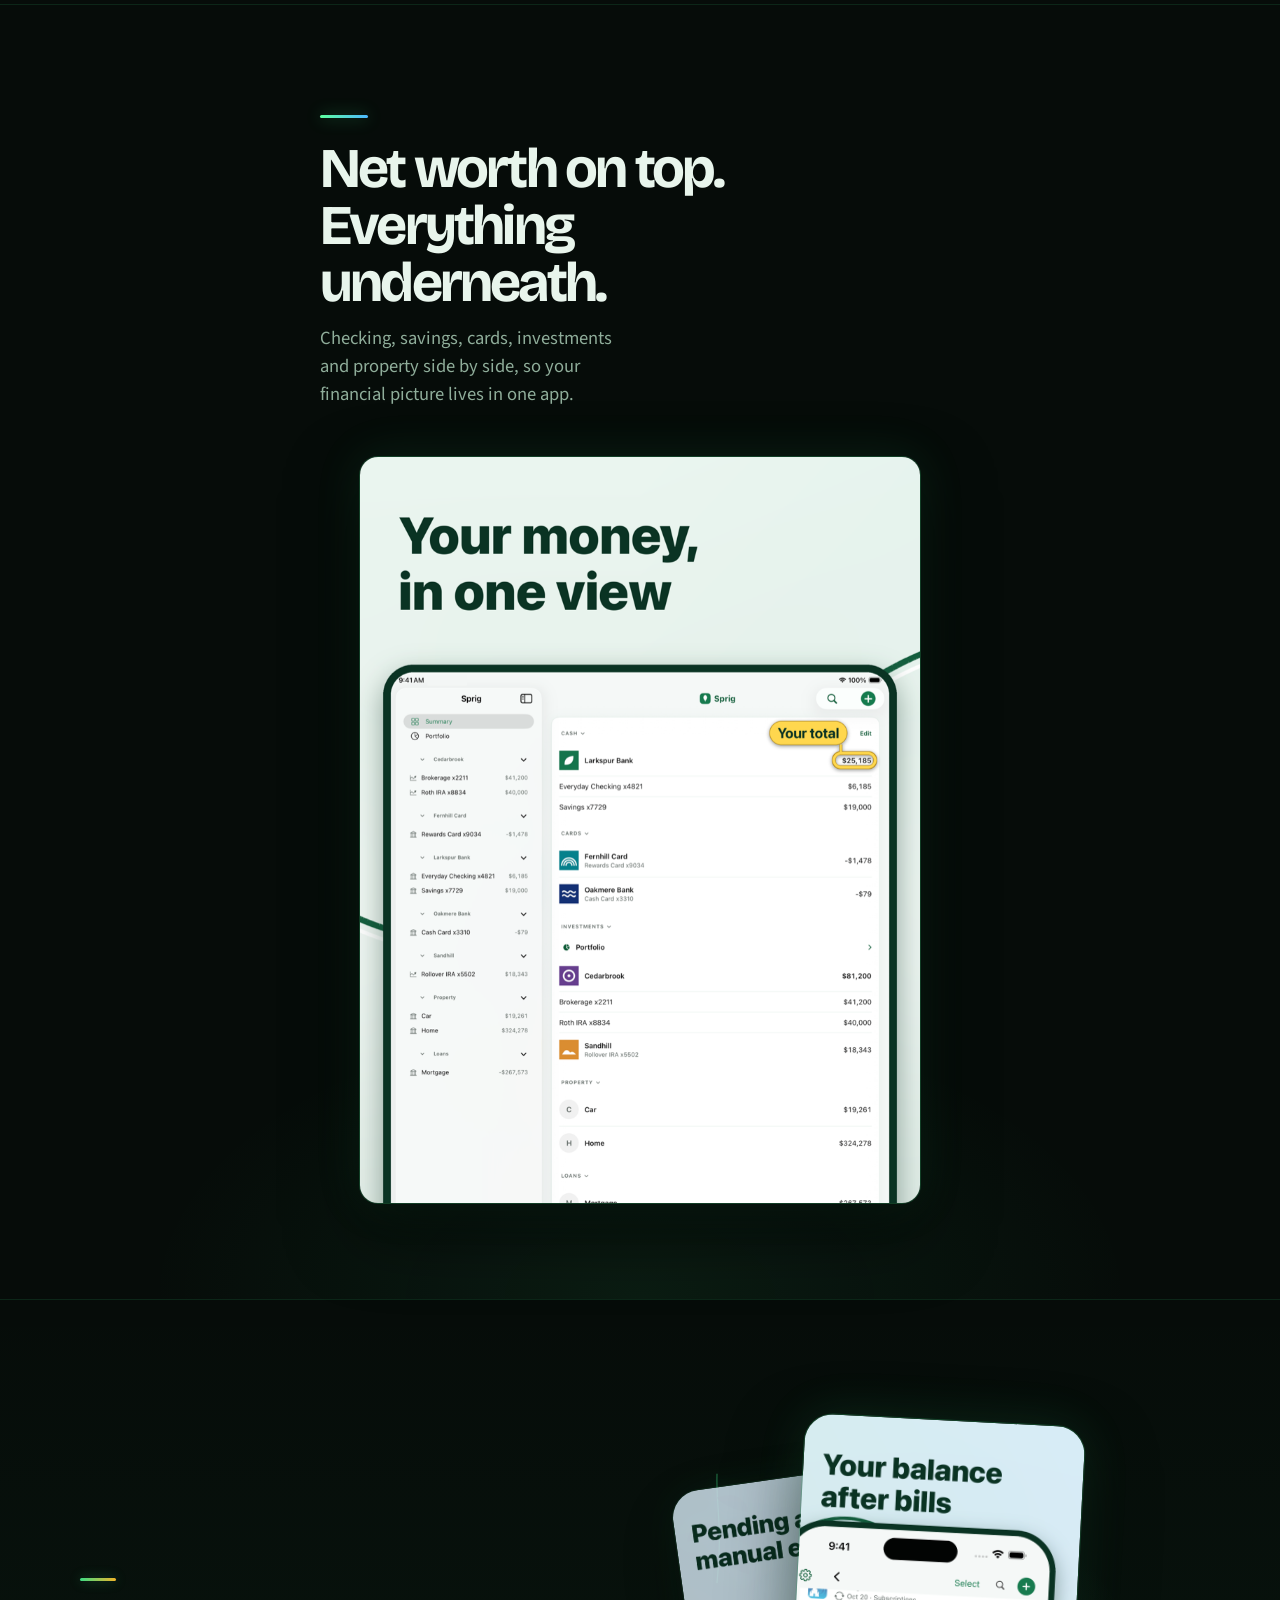
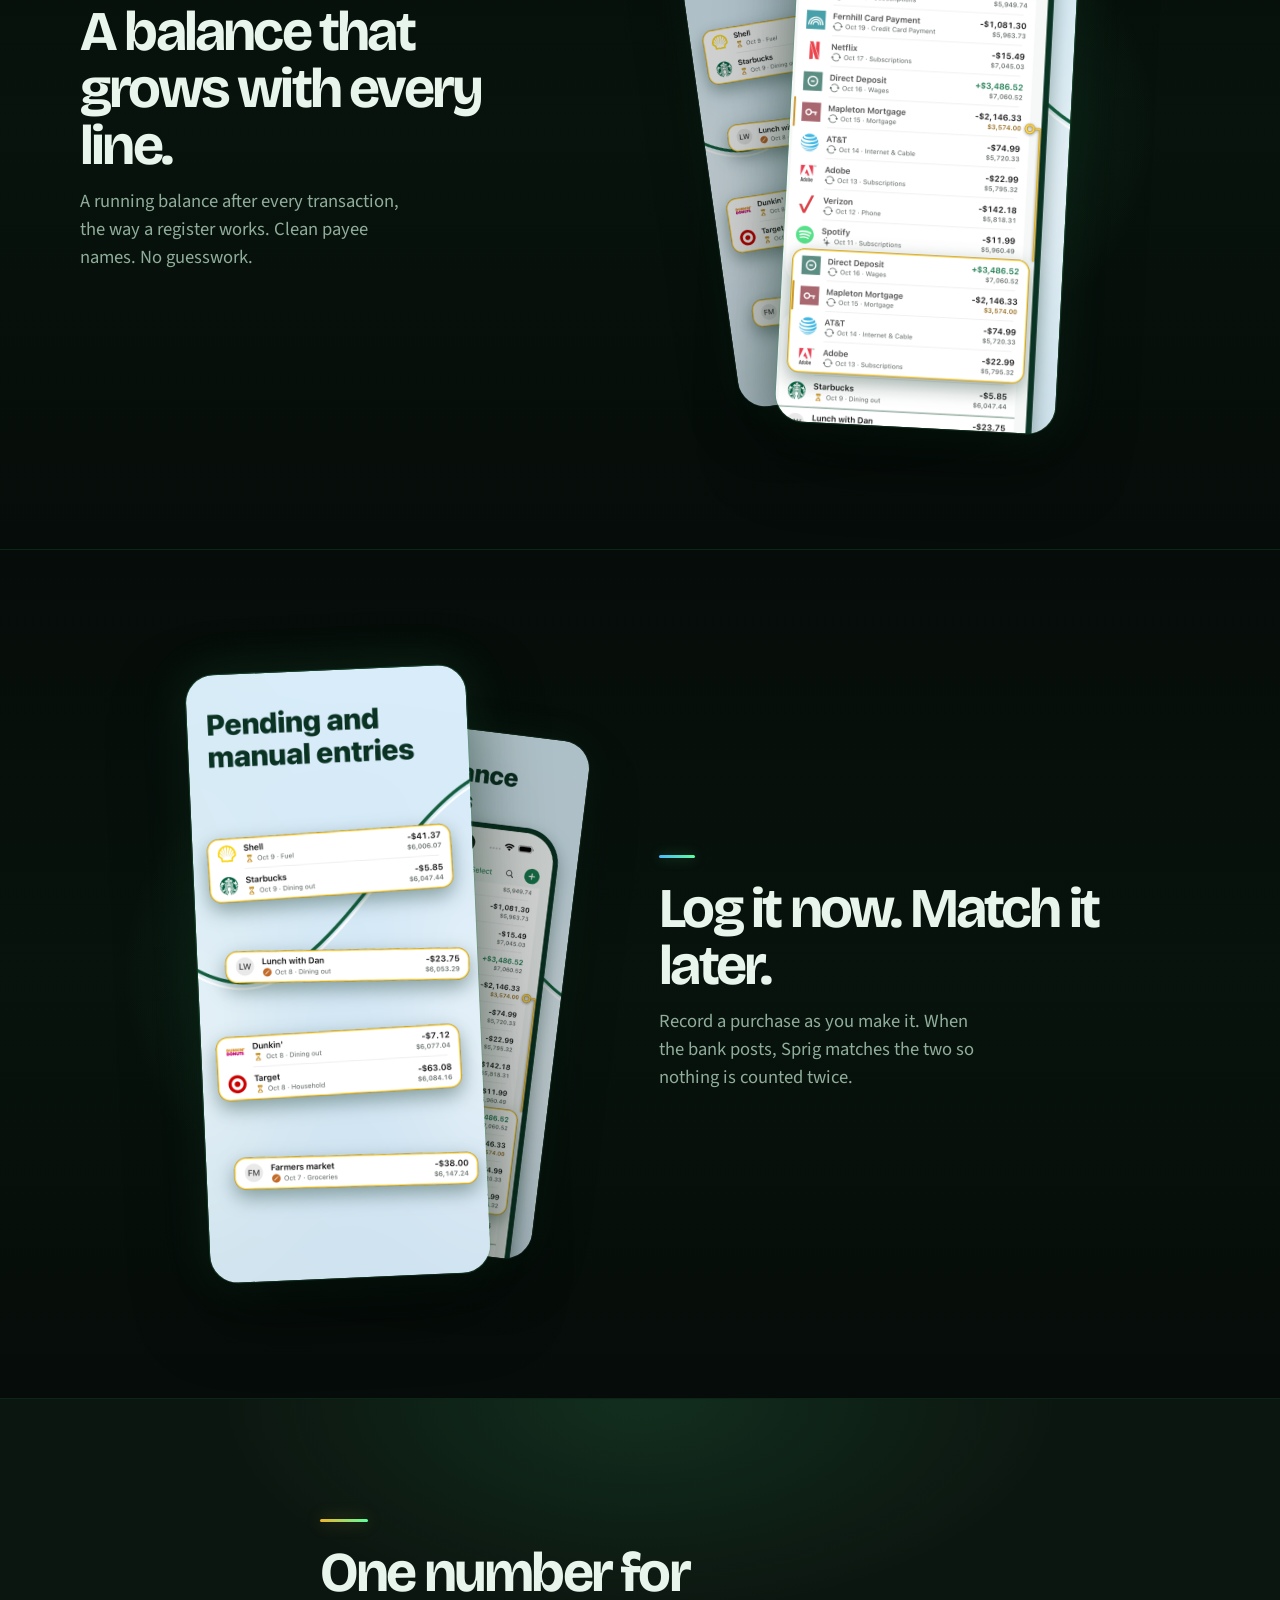
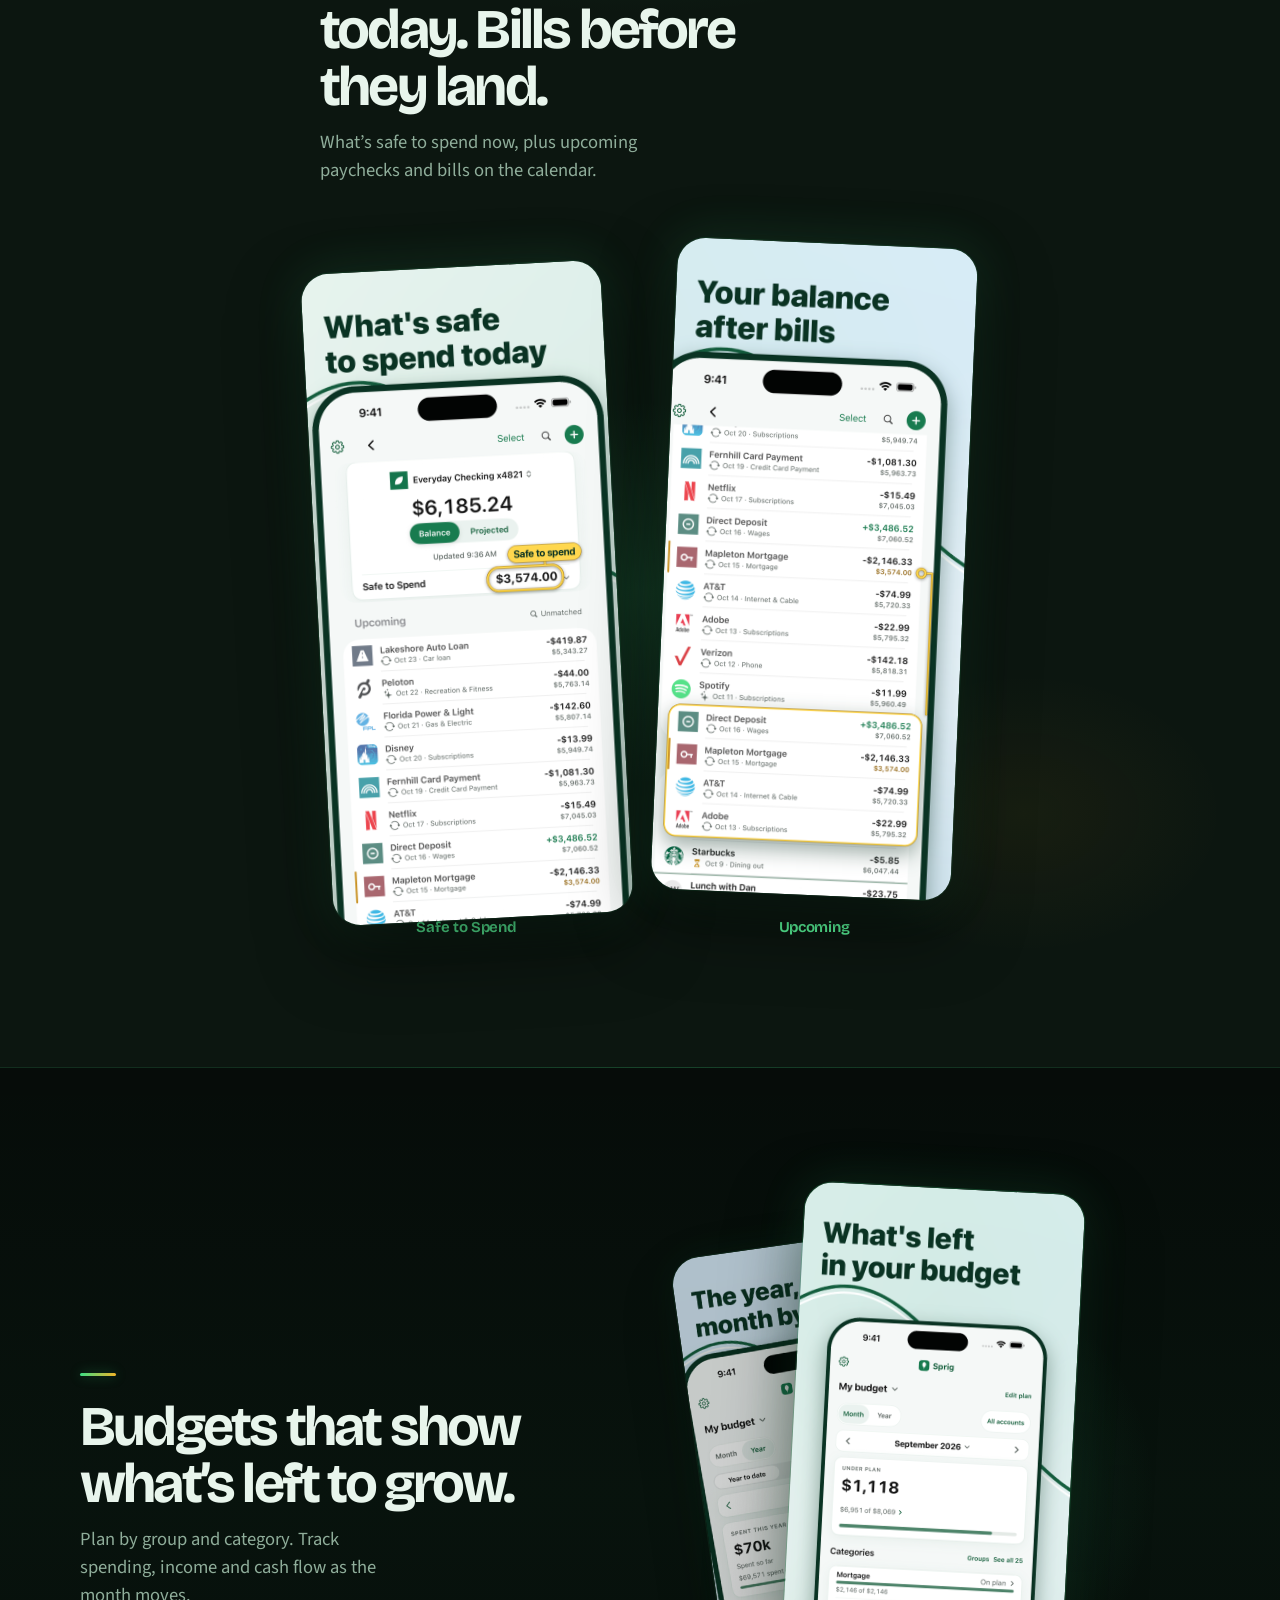
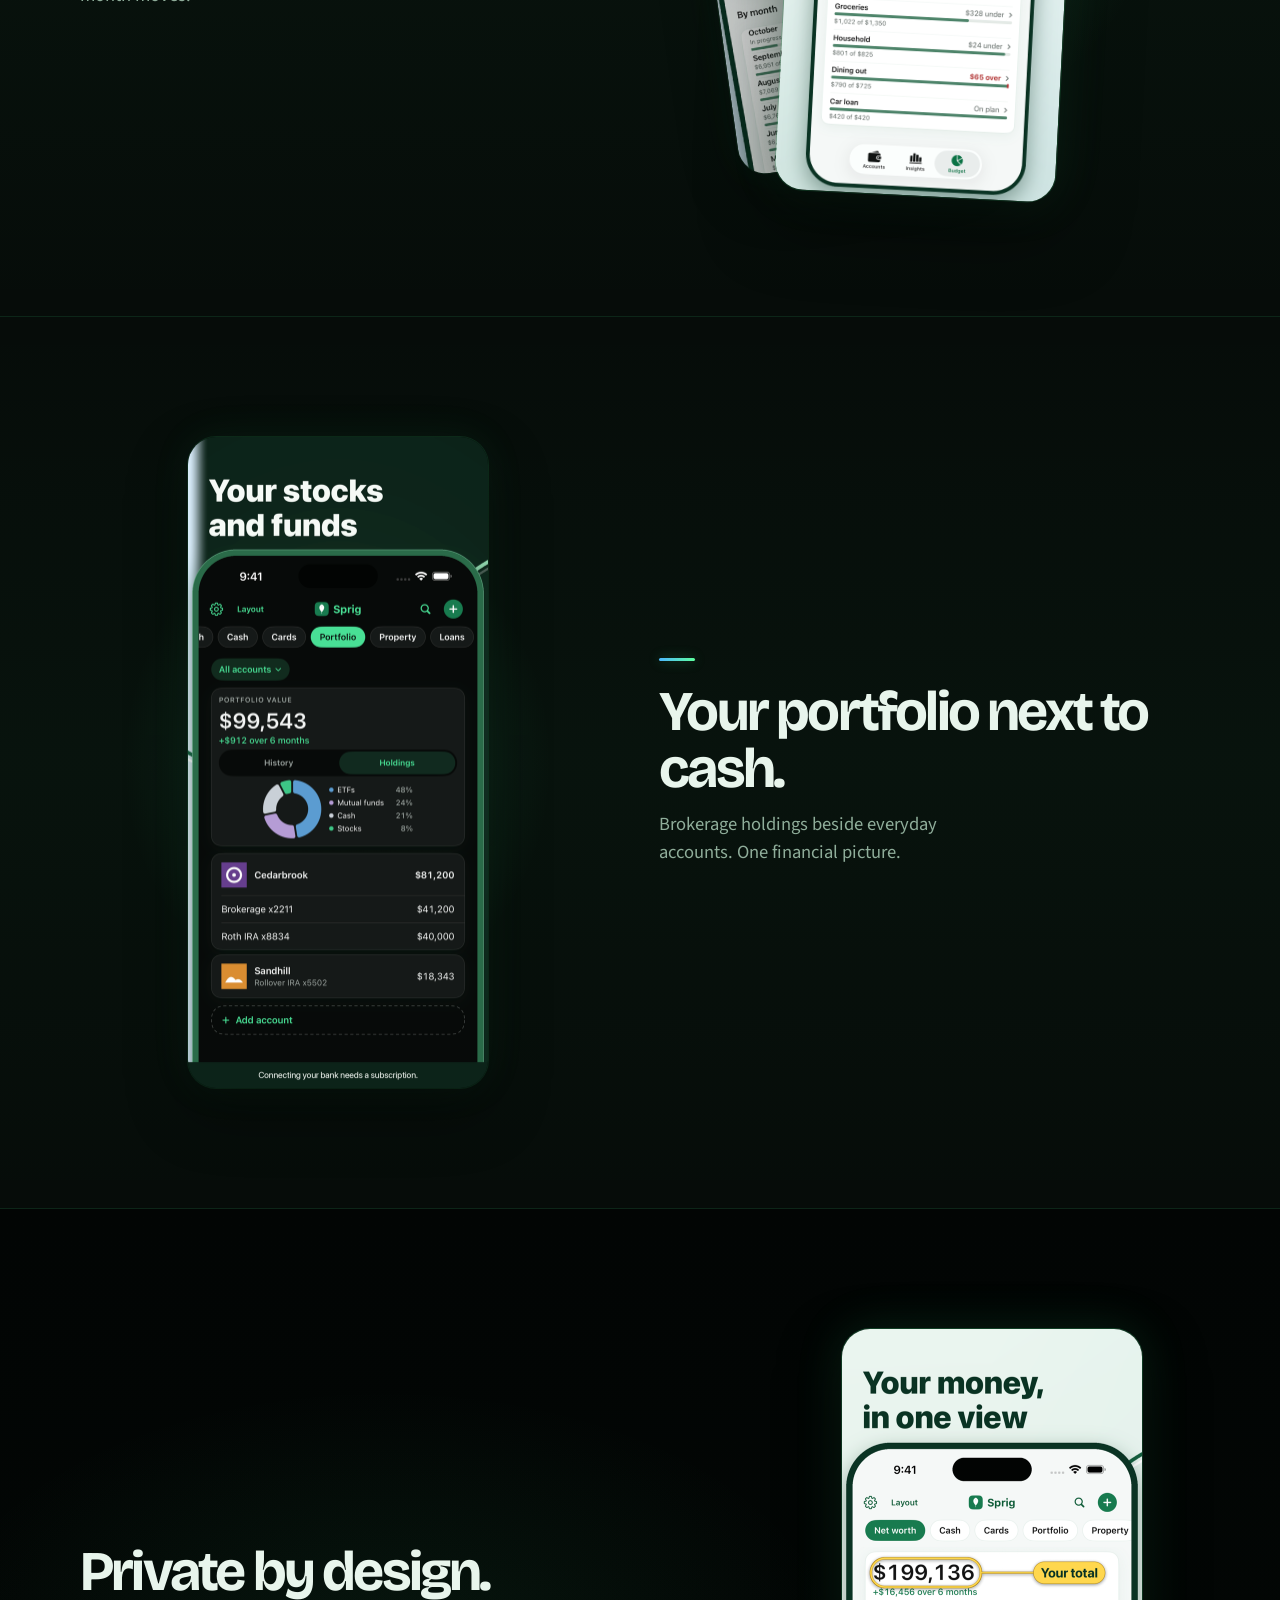
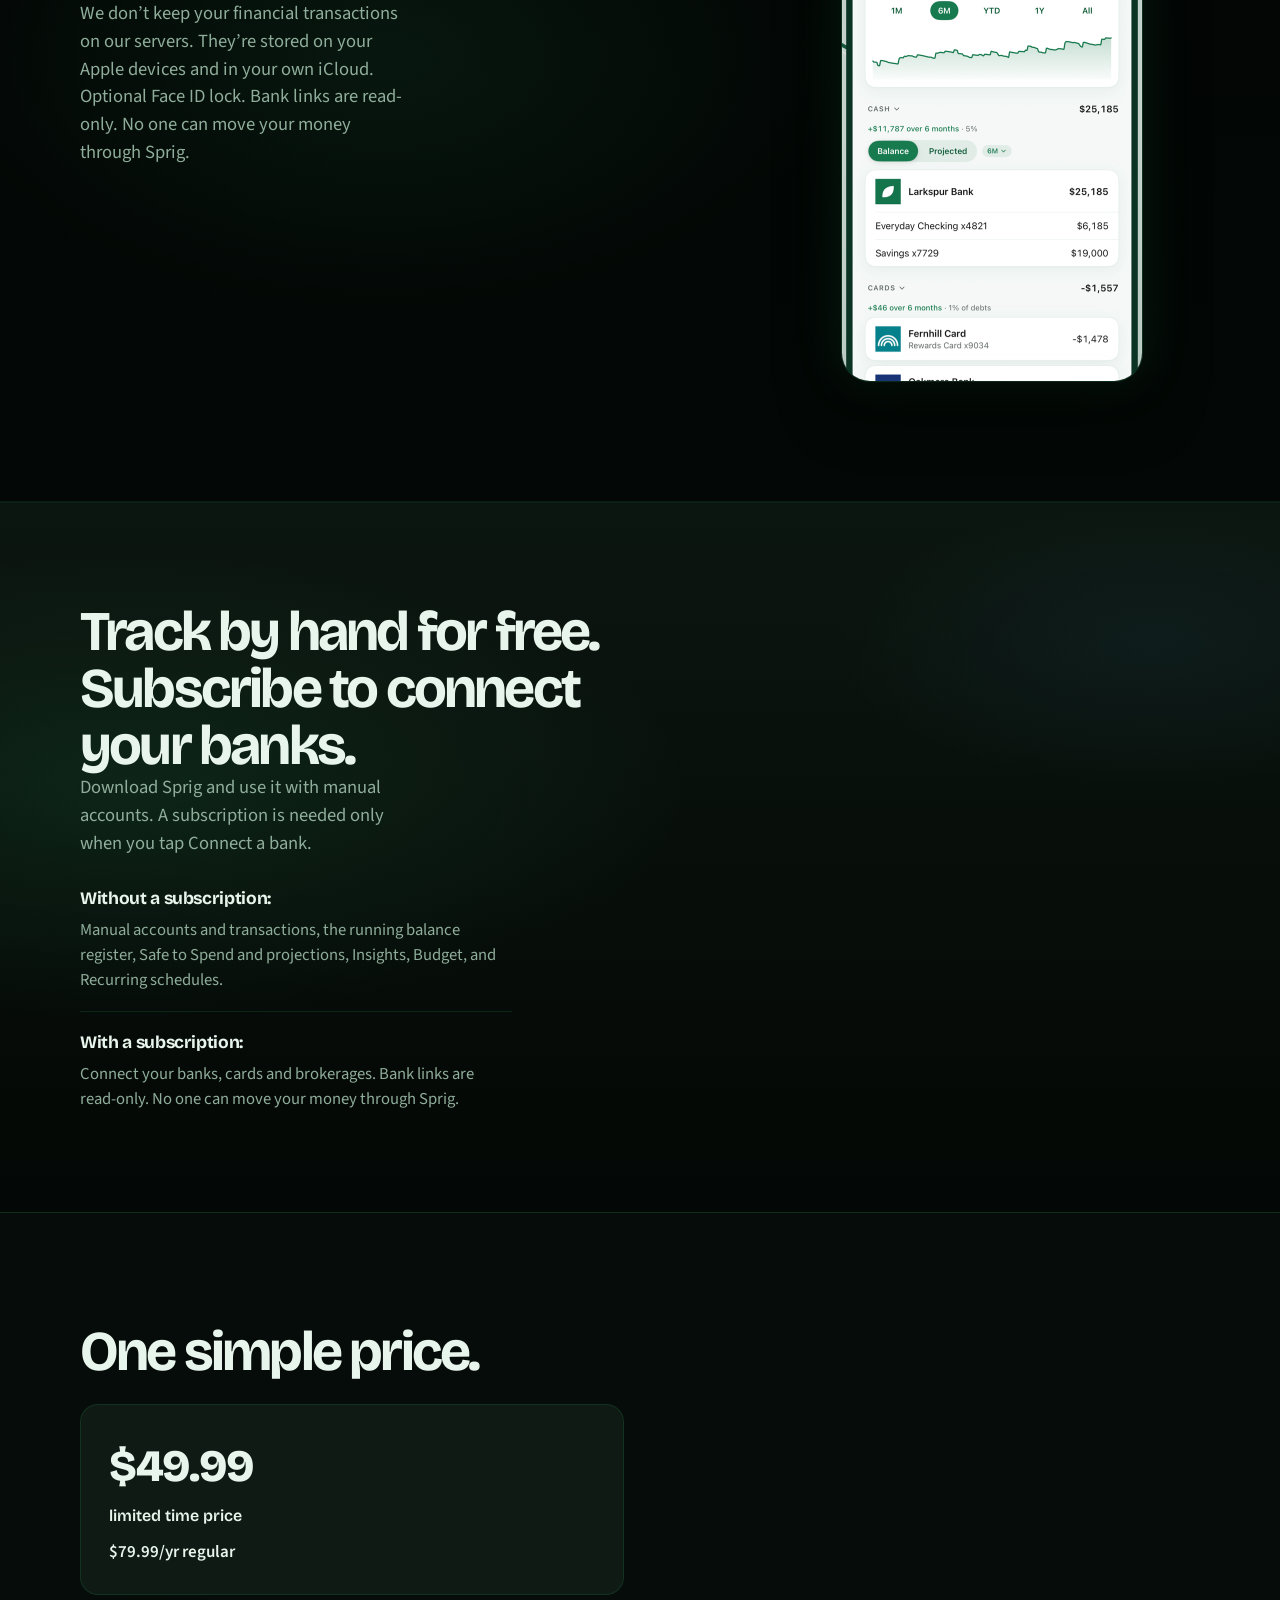
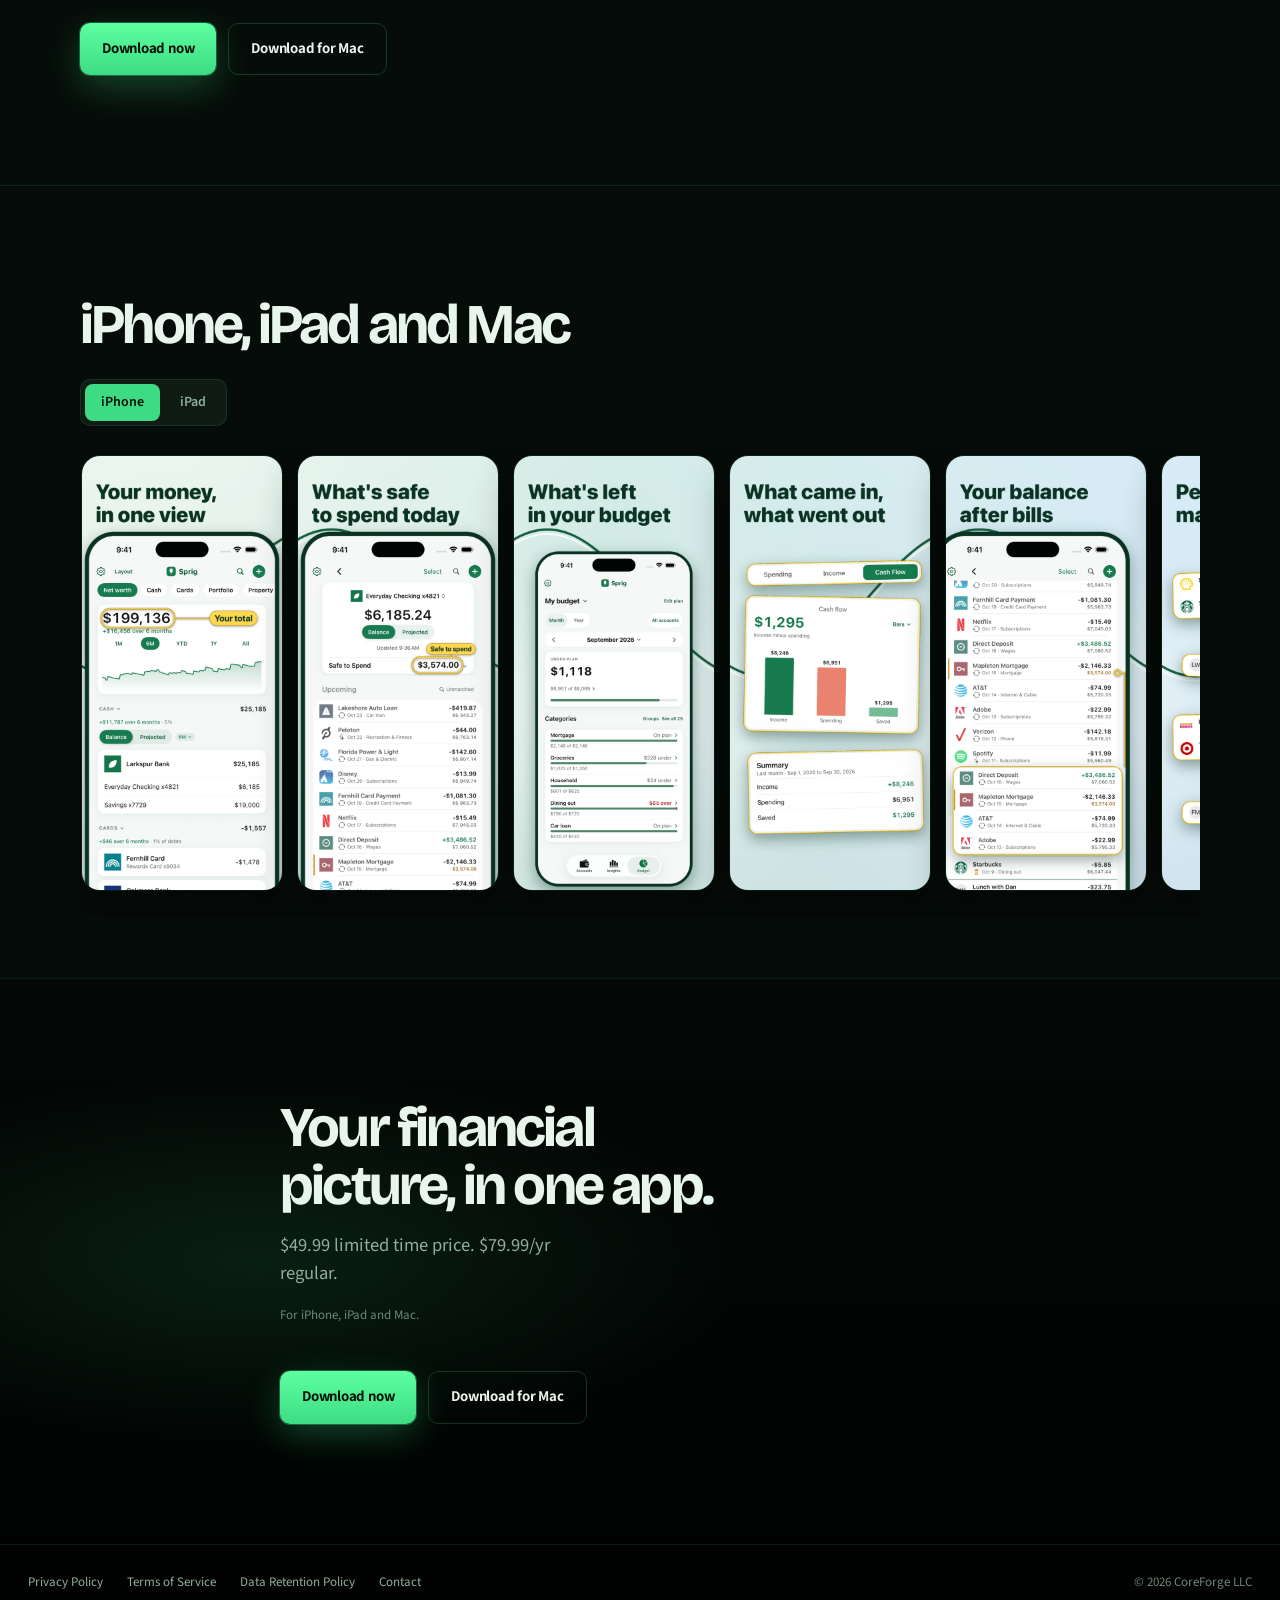
==== commit c8dae085: "Mobile hero: hide vine and background chart behind text; load mid-page phone images eagerly Co-Autho" ====
--- a/index.html
+++ b/index.html
@@ -17,7 +17,7 @@
 <link rel="preconnect" href="https://fonts.googleapis.com" />
 <link rel="preconnect" href="https://fonts.gstatic.com" crossorigin />
 <link href="https://fonts.googleapis.com/css2?family=Bricolage+Grotesque:opsz,wght@12..96,500..800&family=Source+Sans+3:wght@400;500;600;700&display=swap" rel="stylesheet" />
-<link rel="stylesheet" href="/css/site.css?v=20261013b" />
+<link rel="stylesheet" href="/css/site.css?v=20261119a" />
 <style>
 .price-block{margin-top:24px;max-width:34rem;padding:28px;border:1px solid var(--line);border-radius:18px;background:var(--surface);color:var(--ink)}
 .price-main{margin:0;font-family:var(--display);font-size:clamp(2rem,5vw,2.8rem);font-weight:800;letter-spacing:-.03em;color:var(--ink)}
@@ -173,8 +173,8 @@
         <p class="lead">Record a purchase as you make it. When the bank posts, Sprig matches the two so nothing is counted twice.</p>
       </div>
       <div class="frond-visual reveal frond-pair">
-        <img class="shot phone phone-back" src="/screenshots/iphone/6.png" alt="" loading="lazy" aria-hidden="true">
-        <img class="shot phone phone-front" src="/screenshots/iphone/7.png" alt="Sprig manual and pending transactions on iPhone" loading="lazy">
+        <img class="shot phone phone-back" src="/screenshots/iphone/6.png" alt="" aria-hidden="true">
+        <img class="shot phone phone-front" src="/screenshots/iphone/7.png" alt="Sprig manual and pending transactions on iPhone">
       </div>
     </div>
   </section>
@@ -186,11 +186,11 @@
     </div>
     <div class="canopy-row reveal">
       <figure>
-        <img src="/screenshots/iphone/2.png" alt="Sprig Safe to Spend on iPhone" loading="lazy">
+        <img src="/screenshots/iphone/2.png" alt="Sprig Safe to Spend on iPhone">
         <figcaption>Safe to Spend</figcaption>
       </figure>
       <figure>
-        <img src="/screenshots/iphone/6.png" alt="Sprig upcoming bills on the register" loading="lazy">
+        <img src="/screenshots/iphone/6.png" alt="Sprig upcoming bills on the register">
         <figcaption>Upcoming</figcaption>
       </figure>
     </div>
@@ -203,8 +203,8 @@
         <p class="lead">Plan by group and category. Track spending, income and cash flow as the month moves.</p>
       </div>
       <div class="frond-visual reveal frond-pair">
-        <img class="shot phone phone-back" src="/screenshots/iphone/8.png" alt="" loading="lazy" aria-hidden="true">
-        <img class="shot phone phone-front" src="/screenshots/iphone/4.png" alt="Sprig monthly budget on iPhone" loading="lazy">
+        <img class="shot phone phone-back" src="/screenshots/iphone/8.png" alt="" aria-hidden="true">
+        <img class="shot phone phone-front" src="/screenshots/iphone/4.png" alt="Sprig monthly budget on iPhone">
       </div>
     </div>
   </section>
--- a/css/site.css
+++ b/css/site.css
@@ -645,7 +645,6 @@
 .site-header{display:flex;align-items:center;justify-content:space-between;gap:16px;padding:18px 0}
 .sub{color:var(--mute);font-size:clamp(17px,1.4vw,19px);line-height:1.55;max-width:42ch}
 
-/* Legacy .kicker hidden — Kevin banned uppercase eyebrows */
 .kicker,.grow-kicker,.chapter-kicker{display:none!important}
 
 [hidden]{display:none!important}
@@ -670,12 +669,10 @@
   .grow-copy .hero-actions{order:5;margin-top:18px}
   .grow-copy .hero-meta-switch{order:6}
   .grow-copy .hero-meta{order:7;margin-top:12px}
-  .growth-chart{
-    position:absolute;width:min(300px,78%);top:4%;left:4%;margin:0;opacity:.75;z-index:0;
-  }
+  .growth-chart{display:none}
   .growth-phone{width:min(260px,68%);margin-right:0;z-index:2}
   .growth-phone img{border-radius:28px;box-shadow:0 0 0 1px rgba(61,220,132,.25),0 20px 50px rgba(0,0,0,.55),0 0 40px rgba(61,220,132,.2)}
-  .stem{opacity:.35}
+  .stem{display:none}
   .canopy-row{gap:16px}
   .canopy-row img{width:min(220px,46vw);border-radius:22px}
   .cards{grid-template-columns:1fr 1fr}
